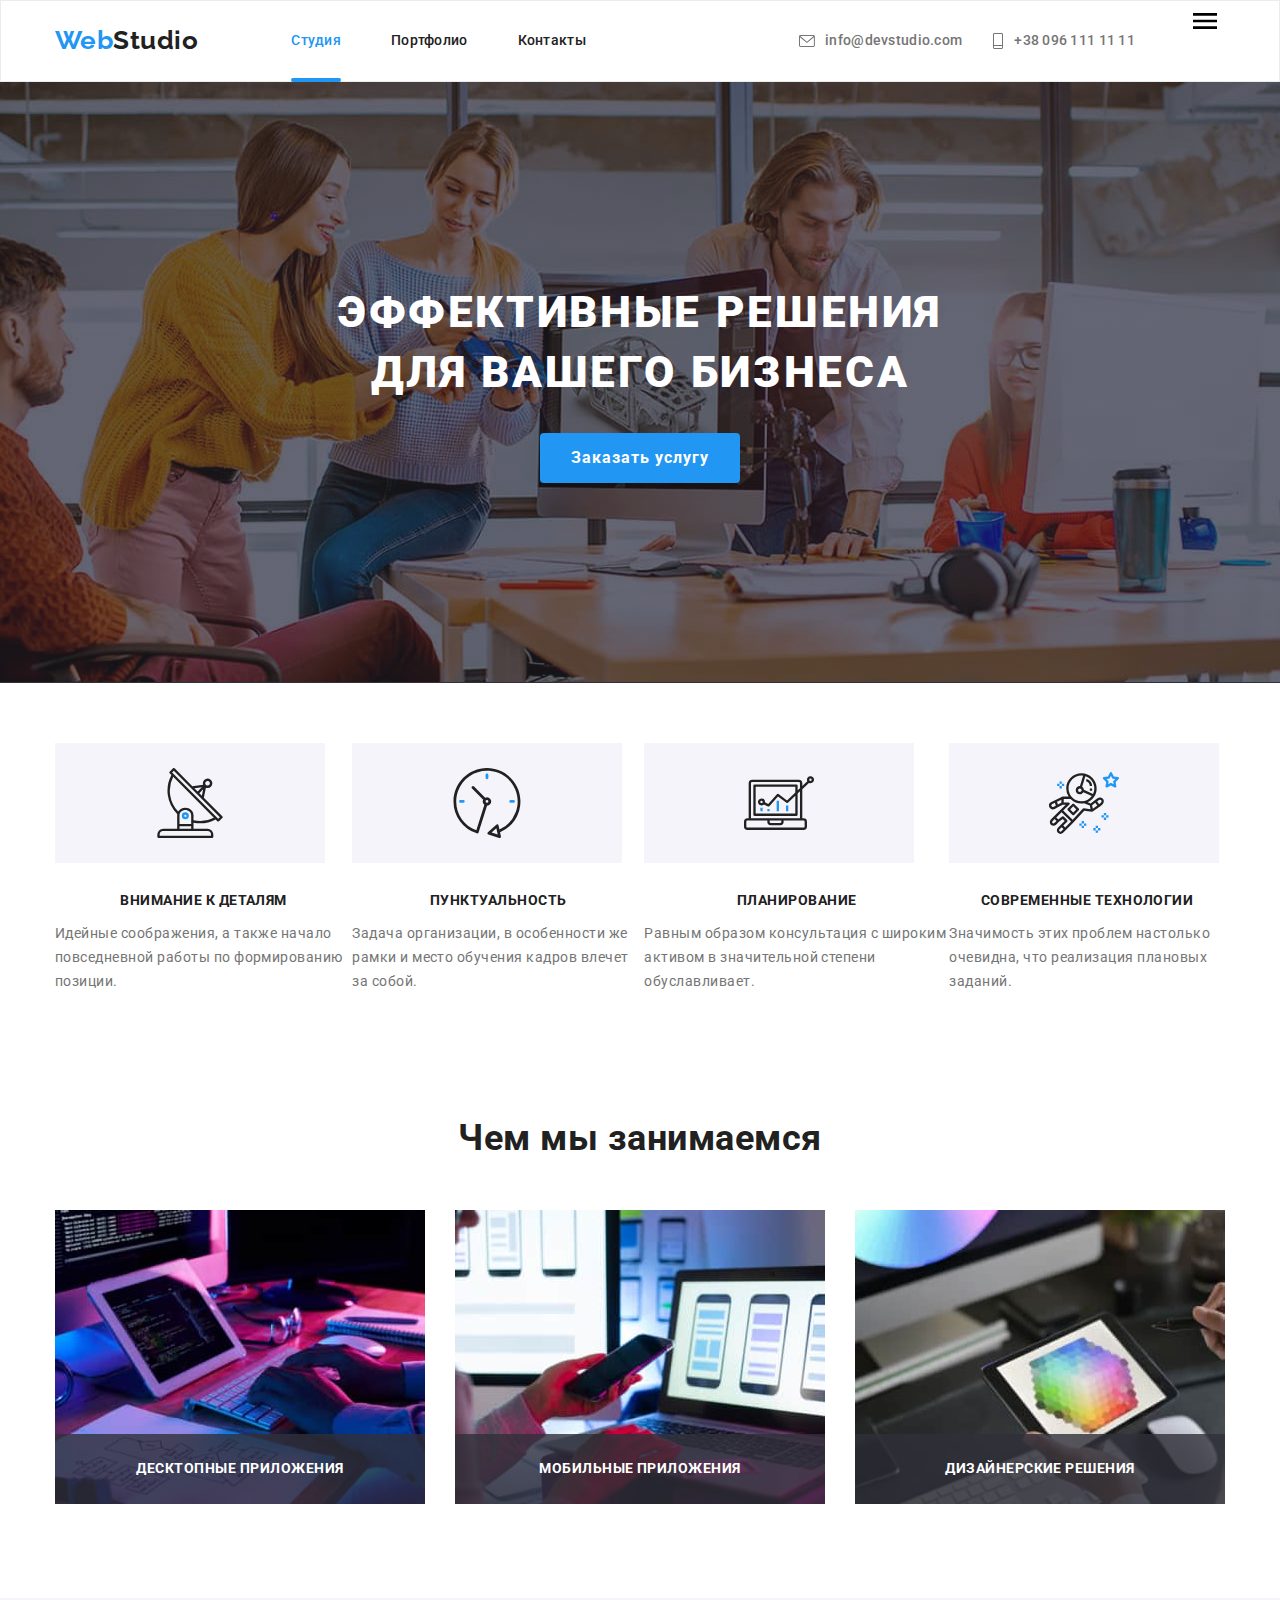
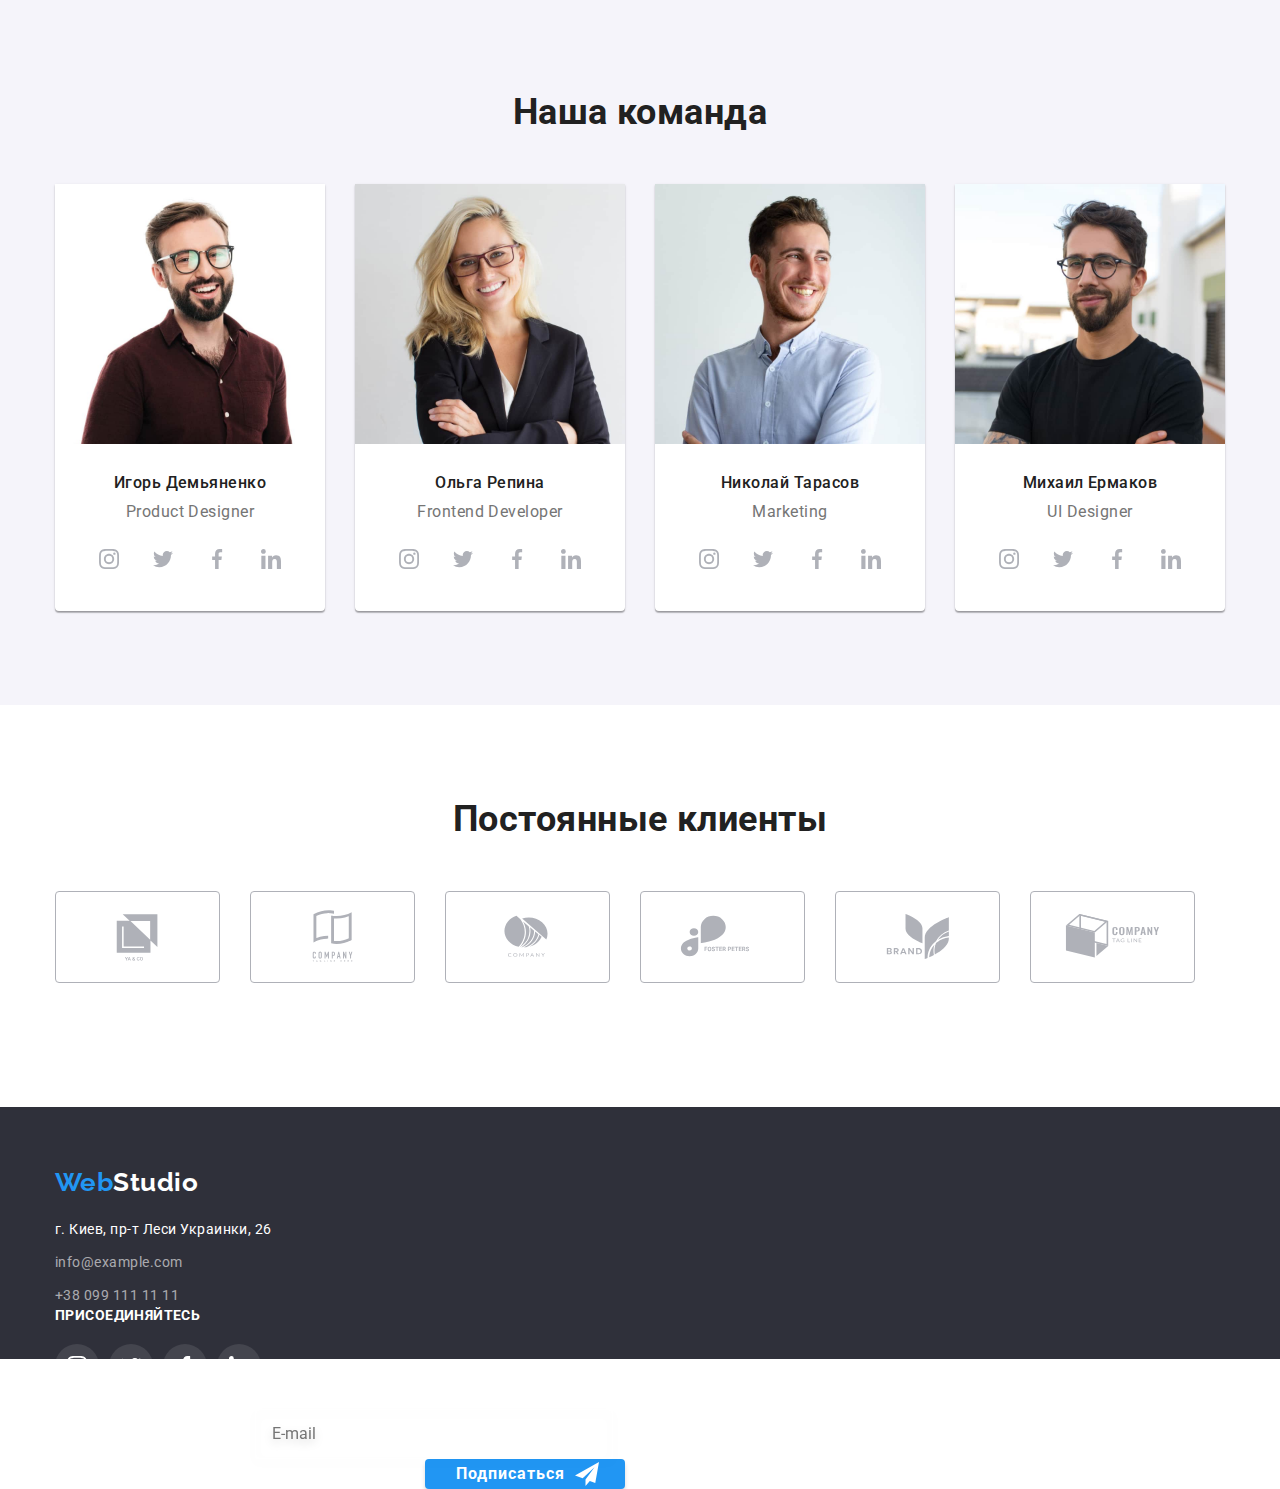
==== index.html @ ce61b84e "Apply mobile styles" ====
<!DOCTYPE html>
<html lang="ru">
  <head>
    <meta charset="UTF-8" />
    <meta http-equiv="X-UA-Compatible" content="IE=edge" />
    <meta name="viewport" content="width=device-width, initial-scale=1.0" />
    <title>Студия</title>
    <link rel="preconnect" href="https://fonts.googleapis.com" />
    <link rel="preconnect" href="https://fonts.gstatic.com" crossorigin />
    <link
      href="https://fonts.googleapis.com/css2?family=Raleway:wght@700&family=Roboto:wght@400;500;700;900&display=swap"
      rel="stylesheet"
    />
    <link rel="stylesheet" href="./css/main.min.css" />
  </head>

  <body>
    <!-- HEADER -->
    <header class="page-header">
      <div class="container page-header--justify">
        <nav class="nav">
          <a href="./index.html" class="nav__logo-link">
            <span class="nav__logo">Web</span>Studio
          </a>
          <ul class="nav__list">
            <li class="nav__item">
              <a href="./index.html" class="nav__link nav__current">Студия</a>
            </li>
            <li class="nav__item">
              <a href="./portfolio.html" class="nav__link">Портфолио</a>
            </li>
            <li class="nav__item">
              <a href="#" class="nav__link">Контакты</a>
            </li>
          </ul>
        </nav>
        <ul class="head-address">
          <li class="head-address__item">
            <a href="mailto:info@devstudio.com" class="head-address__link">
              <svg class="head-address__icon" width="16" height="12">
                <use href="./images/icons.svg#envelope"></use>
              </svg>
              info@devstudio.com</a
            >
          </li>
          <li class="head-address__item">
            <a href="tel:+380961111111" class="head-address__link">
              <svg class="head-address__icon" width="12" height="16">
                <use href="./images/icons.svg#mobile"></use>
              </svg>
              +38 096 111 11 11</a
            >
          </li>
        </ul>
        <button
          aria-expanded="false"
          aria-controls="nav__list"
          type="button"
          class="nav__button"
          data-menu-button
        >
          <svg
            width="40"
            height="40"
            aria-label="Переключатель мобильного меню"
          >
            <use class="nav__icon-menu" href="images/icons.svg#menu"></use>
            <use class="nav__icon-cross" href="images/icons.svg#cross"></use>
          </svg>
        </button>
      </div>
    </header>

    <!-- MAIN -->
    <main>
      <!-- HERO -->
      <section class="hero">
        <h1 class="hero__title">
          Эффективные решения <br />для вашего бизнеса
        </h1>
        <button type="button" class="button" data-modal-open>
          Заказать услугу
        </button>

        <!-- MODAL -->
        <div class="backdrop is-hidden" data-modal>
          <div class="modal">
            <button type="button" class="modal__button" data-modal-close>
              <svg width="11" height="11" class="modal__icon">
                <use href="./images/icons.svg#close"></use>
              </svg>
            </button>
            <p class="modal__text">Оставьте свои данные, мы вам перезвоним</p>

            <form autocomplete="off" class="form">
              <label class="form__label" for="name">Имя </label>
              <span class="form__box">
                <input type="text" name="name" class="form__input" id="name" />
                <svg width="18" height="18" class="form__icon">
                  <use href="./images/icons.svg#person"></use>
                </svg>
              </span>

              <label class="form__label" for="phone-number">Телефон </label>
              <span class="form__box"
                ><input
                  type="tel"
                  name="phone-number"
                  class="form__input"
                  id="phone-number"
                />
                <svg width="18" height="18" class="form__icon">
                  <use href="./images/icons.svg#phone"></use>
                </svg>
              </span>

              <label class="form__label" for="email">Почта </label>
              <span class="form__box">
                <input
                  type="email"
                  name="email"
                  class="form__input"
                  id="email"
                />
                <svg width="18" height="18" class="form__icon">
                  <use href="./images/icons.svg#email"></use>
                </svg>
              </span>

              <label class="form__label" for="comment">Комментарий </label>
              <textarea
                name="comment"
                id="comment"
                class="form__comment"
                placeholder="Введите текст"
              ></textarea>

              <label class="checkbox form__checkbox">
                <input
                  type="checkbox"
                  name="checkbox"
                  class="checkbox__visually-hidden"
                />
                <svg width="11" height="8" class="checkbox__icon">
                  <use href="./images/icons.svg#check"></use>
                </svg>
                Соглашаюсь с рассылкой и принимаю
                <a href="#" class="checkbox__link">Условия договора</a>
              </label>

              <button type="submit" class="button">Отправить</button>
            </form>
          </div>
        </div>
      </section>

      <!-- OUR FEATURES -->
      <section>
        <div class="container">
          <h2 class="section-title section-title--visually-hidden">
            Наши преимущества
          </h2>
          <ul class="features">
            <li class="features__item">
              <svg class="features__icon" width="270" height="120">
                <use href="./images/icons.svg#group1"></use>
              </svg>
              <h3 class="features__title">Внимание к деталям</h3>
              <p class="features__text">
                Идейные соображения, а также начало повседневной работы по
                формированию позиции.
              </p>
            </li>
            <li class="features__item">
              <svg class="features__icon" width="270" height="120">
                <use href="./images/icons.svg#group2"></use>
              </svg>
              <h3 class="features__title">Пунктуальность</h3>
              <p class="features__text">
                Задача организации, в особенности же рамки и место обучения
                кадров влечет за собой.
              </p>
            </li>
            <li class="features__item">
              <svg class="features__icon" width="270" height="120">
                <use href="./images/icons.svg#group3"></use>
              </svg>
              <h3 class="features__title">Планирование</h3>
              <p class="features__text">
                Равным образом консультация с широким активом в значительной
                степени обуславливает.
              </p>
            </li>
            <li class="features__item">
              <svg class="features__icon" width="270" height="120">
                <use href="./images/icons.svg#group4"></use>
              </svg>
              <h3 class="features__title">Современные технологии</h3>
              <p class="features__text">
                Значимость этих проблем настолько очевидна, что реализация
                плановых заданий.
              </p>
            </li>
          </ul>
        </div>
      </section>

      <!-- WHAT WE DO -->
      <section class="section-occupation">
        <div class="container">
          <h2 class="section-title">Чем мы занимаемся</h2>
          <ul class="occupation">
            <li class="occupation__item">
              <img
                src="./images/logo1.jpg"
                alt="Человек набирает код на клавиатуре, перед ним планшет с синтаксисом"
                width="370"
              />
              <div class="occupation__caption">
                <p class="occupation__text">Десктопные приложения</p>
              </div>
            </li>
            <li class="occupation__item">
              <img
                src="./images/logo2.jpg"
                alt="Девушка держит телефон в руке, перед ней открытый ноутбук с инструкциями по телефону"
                width="370"
              />
              <div class="occupation__caption">
                <p class="occupation__text">Мобильные приложения</p>
              </div>
            </li>
            <li class="occupation__item">
              <img
                src="./images/logo3.jpg"
                alt="Человек держит планшет с изображением разноцветной мозаики"
                width="370"
              />
              <div class="occupation__caption">
                <p class="occupation__text">Дизайнерские решения</p>
              </div>
            </li>
          </ul>
        </div>
      </section>

      <!-- TEAM -->
      <section class="section">
        <div class="container">
          <h2 class="section-title">Наша команда</h2>
          <ul class="team">
            <li class="team__item">
              <img
                src="./images/team1.jpg"
                alt="Product Designer"
                width="270"
                class="team__pic"
              />
              <h3 class="team__title">Игорь Демьяненко</h3>
              <p class="team__text">Product Designer</p>
              <ul class="media-links">
                <li class="media-links__item">
                  <a href="#" aria-label="instagram" class="media-links__link">
                    <svg class="media-links__icon" width="20" height="20">
                      <use href="./images/icons.svg#instagram"></use>
                    </svg>
                  </a>
                </li>
                <li class="media-links__item">
                  <a href="#" aria-label="twitter" class="media-links__link">
                    <svg class="media-links__icon" width="20" height="20">
                      <use href="./images/icons.svg#twitter"></use>
                    </svg>
                  </a>
                </li>
                <li class="media-links__item">
                  <a href="#" aria-label="facebook" class="media-links__link">
                    <svg class="media-links__icon" width="20" height="20">
                      <use href="./images/icons.svg#facebook"></use>
                    </svg>
                  </a>
                </li>
                <li class="media-links__item">
                  <a href="#" aria-label="linkedin" class="media-links__link">
                    <svg class="media-links__icon" width="20" height="20">
                      <use href="./images/icons.svg#linkedin"></use>
                    </svg>
                  </a>
                </li>
              </ul>
            </li>
            <li class="team__item">
              <img
                src="./images/team2.jpg"
                alt="Frontend Developer"
                width="270"
                class="team__pic"
              />
              <h3 class="team__title">Ольга Репина</h3>
              <p class="team__text">Frontend Developer</p>
              <ul class="media-links">
                <li class="media-links__item">
                  <a href="#" class="media-links__link">
                    <svg class="media-links__icon" width="20" height="20">
                      <use href="./images/icons.svg#instagram"></use>
                    </svg>
                  </a>
                </li>
                <li class="media-links__item">
                  <a href="#" class="media-links__link">
                    <svg class="media-links__icon" width="20" height="20">
                      <use href="./images/icons.svg#twitter"></use>
                    </svg>
                  </a>
                </li>
                <li class="media-links__item">
                  <a href="#" class="media-links__link">
                    <svg class="media-links__icon" width="20" height="20">
                      <use href="./images/icons.svg#facebook"></use>
                    </svg>
                  </a>
                </li>
                <li class="media-links__item">
                  <a href="#" class="media-links__link">
                    <svg class="media-links__icon" width="20" height="20">
                      <use href="./images/icons.svg#linkedin"></use>
                    </svg>
                  </a>
                </li>
              </ul>
            </li>
            <li class="team__item">
              <img
                src="./images/team3.jpg"
                alt="Marketing"
                width="270"
                class="team__pic"
              />
              <h3 class="team__title">Николай Тарасов</h3>
              <p class="team__text">Marketing</p>
              <ul class="media-links">
                <li class="media-links__item">
                  <a href="#" class="media-links__link">
                    <svg class="media-links__icon" width="20" height="20">
                      <use href="./images/icons.svg#instagram"></use>
                    </svg>
                  </a>
                </li>
                <li class="media-links__item">
                  <a href="#" class="media-links__link">
                    <svg class="media-links__icon" width="20" height="20">
                      <use href="./images/icons.svg#twitter"></use>
                    </svg>
                  </a>
                </li>
                <li class="media-links__item">
                  <a href="#" class="media-links__link">
                    <svg class="media-links__icon" width="20" height="20">
                      <use href="./images/icons.svg#facebook"></use>
                    </svg>
                  </a>
                </li>
                <li class="media-links__item">
                  <a href="#" class="media-links__link">
                    <svg class="media-links__icon" width="20" height="20">
                      <use href="./images/icons.svg#linkedin"></use>
                    </svg>
                  </a>
                </li>
              </ul>
            </li>
            <li class="team__item">
              <img
                src="./images/team4.jpg"
                alt="UI Designer"
                width="270"
                class="team__pic"
              />
              <h3 class="team__title">Михаил Ермаков</h3>
              <p class="team__text">UI Designer</p>
              <ul class="media-links">
                <li class="media-links__item">
                  <a href="#" class="media-links__link">
                    <svg class="media-links__icon" width="20" height="20">
                      <use href="./images/icons.svg#instagram"></use>
                    </svg>
                  </a>
                </li>
                <li class="media-links__item">
                  <a href="#" class="media-links__link">
                    <svg class="media-links__icon" width="20" height="20">
                      <use href="./images/icons.svg#twitter"></use>
                    </svg>
                  </a>
                </li>
                <li class="media-links__item">
                  <a href="#" class="media-links__link">
                    <svg class="media-links__icon" width="20" height="20">
                      <use href="./images/icons.svg#facebook"></use>
                    </svg>
                  </a>
                </li>
                <li class="media-links__item">
                  <a href="#" class="media-links__link">
                    <svg class="media-links__icon" width="20" height="20">
                      <use href="./images/icons.svg#linkedin"></use>
                    </svg>
                  </a>
                </li>
              </ul>
            </li>
          </ul>
        </div>
      </section>
      <!-- CLIENTS -->
      <section>
        <div class="container">
          <h2 class="section-title">Постоянные клиенты</h2>
          <ul class="clients">
            <li class="clients__item">
              <a href="#" class="clients__link">
                <svg class="clients__icon" width="106" height="60">
                  <use href="./images/icons.svg#client1"></use>
                </svg>
              </a>
            </li>
            <li class="clients__item">
              <a href="#" class="clients__link">
                <svg class="clients__icon" width="106" height="60">
                  <use href="./images/icons.svg#client2"></use>
                </svg>
              </a>
            </li>
            <li class="clients__item">
              <a href="#" class="clients__link">
                <svg class="clients__icon" width="106" height="60">
                  <use href="./images/icons.svg#client3"></use>
                </svg>
              </a>
            </li>
            <li class="clients__item">
              <a href="#" class="clients__link">
                <svg class="clients__icon" width="106" height="60">
                  <use href="./images/icons.svg#client4"></use>
                </svg>
              </a>
            </li>
            <li class="clients__item">
              <a href="#" class="clients__link">
                <svg class="clients__icon" width="106" height="60">
                  <use href="./images/icons.svg#client5"></use>
                </svg>
              </a>
            </li>
            <li class="clients__item">
              <a href="#" class="clients__link">
                <svg class="clients__icon" width="106" height="60">
                  <use href="./images/icons.svg#client6"></use>
                </svg>
              </a>
            </li>
          </ul>
        </div>
      </section>
    </main>

    <!-- FOOTER -->
    <footer class="page-footer">
      <div class="container page-footer--align">
        <div class="address-box">
          <a href="./index.html" class="address-box__link">
            <span class="address-box__logo">Web</span>Studio</a
          >
          <address>
            <ul class="footer-address">
              <li class="footer-address__item">
                <a
                  href="https://goo.gl/maps/1nnUmnMPvjqET8Wr9"
                  class="footer-address__link footer-address__link--address"
                  >г. Киев, пр-т Леси Украинки, 26</a
                >
              </li>
              <li class="footer-address__item">
                <a
                  href="mailto:info@example.com"
                  class="footer-address__link footer-address__link--email"
                  >info@example.com</a
                >
              </li>
              <li class="footer-address__item">
                <a
                  href="tel:+380991111111"
                  class="footer-address__link footer-address__link--tel"
                  >+38 099 111 11 11</a
                >
              </li>
            </ul>
          </address>
        </div>
        <div class="media-box">
          <h3 class="media-box__title">присоединяйтесь</h3>
          <ul class="media-box__list">
            <li class="media-box__item">
              <a href="#" aria-label="instagram" class="media-box__link">
                <svg class="media-box__icon" width="20" height="20">
                  <use href="./images/icons.svg#instagram"></use>
                </svg>
              </a>
            </li>
            <li class="media-box__item">
              <a href="#" aria-label="twitter" class="media-box__link">
                <svg class="media-box__icon" width="20" height="20">
                  <use href="./images/icons.svg#twitter"></use>
                </svg>
              </a>
            </li>
            <li class="media-box__item">
              <a href="#" aria-label="facebook" class="media-box__link">
                <svg class="media-box__icon" width="20" height="20">
                  <use href="./images/icons.svg#facebook"></use>
                </svg>
              </a>
            </li>
            <li class="media-box__item">
              <a href="#" aria-label="linkedin" class="media-box__link">
                <svg class="media-box__icon" width="20" height="20">
                  <use href="./images/icons.svg#linkedin"></use>
                </svg>
              </a>
            </li>
          </ul>
        </div>
        <form class="footer-form">
          <div class="footer-form__container">
            <h3 class="footer-form__title">Подпишитесь на рассылку</h3>
            <label>
              <input
                type="email"
                name="footer-email"
                placeholder="E-mail"
                class="footer-form__input"
              />
            </label>
          </div>
          <button class="button footer-form--subscribe">
            Подписаться
            <svg width="24" height="24" class="footer-form__icon">
              <use href="./images/icons.svg#send"></use>
            </svg>
          </button>
        </form>
      </div>
    </footer>
    <script src="./js/modal.js"></script>
    <script src="./js/mobile-menu.js"></script>
  </body>
</html>
---- css/main.min.css ----
/*! modern-normalize v1.1.0 | MIT License | https://github.com/sindresorhus/modern-normalize */*,::before,::after{-webkit-box-sizing:border-box;box-sizing:border-box}html{line-height:1.15;-webkit-text-size-adjust:100%;-moz-tab-size:4;-o-tab-size:4;tab-size:4}body{margin:0;font-family:system-ui,-apple-system,"Segoe UI",Roboto,Helvetica,Arial,sans-serif,"Apple Color Emoji","Segoe UI Emoji"}hr{height:0;color:inherit}abbr[title]{-webkit-text-decoration:underline dotted;text-decoration:underline dotted}b,strong{font-weight:bolder}code,kbd,samp,pre{font-family:ui-monospace, SFMono-Regular, Consolas, "Liberation Mono", Menlo, monospace;font-size:1em}small{font-size:80%}sub,sup{font-size:75%;line-height:0;position:relative;vertical-align:baseline}sub{bottom:-0.25em}sup{top:-0.5em}table{text-indent:0;border-color:inherit}button,input,optgroup,select,textarea{font-family:inherit;font-size:100%;line-height:1.15;margin:0}button,select{text-transform:none}button,[type="button"],[type="reset"],[type="submit"]{-webkit-appearance:button}::-moz-focus-inner{border-style:none;padding:0}:-moz-focusring{outline:1px dotted ButtonText}:-moz-ui-invalid{box-shadow:none}legend{padding:0}progress{vertical-align:baseline}::-webkit-inner-spin-button,::-webkit-outer-spin-button{height:auto}[type="search"]{-webkit-appearance:textfield;outline-offset:-2px}::-webkit-search-decoration{-webkit-appearance:none}::-webkit-file-upload-button{-webkit-appearance:button;font:inherit}summary{display:list-item}.nav__list,.head-address,.features,.occupation,.team,.clients,.projects,.footer-address,.media-box__list{list-style:none;padding:0;margin:0}.nav__logo,.address-box__logo{color:#2196f3;font-family:Raleway, sans-serif}.media-box__title,.footer-form__title{text-transform:uppercase;margin-bottom:20px;margin-top:0;padding:0;font-weight:700;font-size:14px;line-height:1.14;letter-spacing:0.03em;color:#fff}body{background-color:#fff;color:#757575;font-family:Roboto, sans-serif;font-style:normal;letter-spacing:0.03em}.container{padding-left:15px;padding-right:15px}@media screen and (min-width: 480px){.container{width:480px}}@media screen and (min-width: 768px){.container{width:768px}}@media screen and (min-width: 1200px){.container{width:1200px;margin:0 auto}}.button{height:50px;width:200px;background-color:#2196f3;color:#fff;cursor:pointer;font-family:inherit;font-weight:700;font-size:16px;line-height:1.9px;letter-spacing:0.06em;-webkit-box-shadow:0px 4px 4px rgba(0,0,0,0.15);box-shadow:0px 4px 4px rgba(0,0,0,0.15);border-color:transparent;border-radius:4px}.section-title{color:#212121;font-weight:700;font-size:28px;line-height:1.17;text-align:center;margin:0;padding-bottom:30px;padding-top:60px}@media screen and (min-width: 1200px){.section-title{padding-bottom:50px;padding-top:94px;font-size:36px;line-height:1.16}}.page-header{border:1px solid #ececec}.page-header--justify{height:80px}@media screen and (min-width: 768px){.page-header--justify{display:-webkit-box;display:-ms-flexbox;display:flex;-webkit-box-pack:justify;-ms-flex-pack:justify;justify-content:space-between}}.nav{display:-webkit-box;display:-ms-flexbox;display:flex;-webkit-box-align:center;-ms-flex-align:center;align-items:center}.nav__logo-link{color:#212121;font-family:Raleway, sans-serif;text-decoration:none;font-weight:700;font-size:26px;line-height:1.19;margin-right:93px;margin-bottom:25px;margin-top:24px}.nav__list{display:-webkit-box;display:-ms-flexbox;display:flex}@media screen and (max-width: 767px){.nav__list{display:none}}.nav__item:not(:last-child){margin-right:50px}.nav__link{color:#212121;text-decoration:none;letter-spacing:0.02em;padding:32px 0;display:block;font-weight:500;font-size:14px;line-height:1.14;-webkit-transition:color 250ms cubic-bezier(0.4, 0, 0.2, 1);transition:color 250ms cubic-bezier(0.4, 0, 0.2, 1)}.nav__link:hover,.nav__link:focus{color:#2196f3}.nav__current{color:#2196f3;position:relative}.nav__current::after{content:"";display:inline-block;width:100%;height:4px;position:absolute;left:0;bottom:-1px;background-color:currentColor;border-radius:2px}.nav__button{display:-webkit-inline-box;display:-ms-inline-flexbox;display:inline-flex;margin:0;padding:0;border:none;background-color:transparent}.nav__button .nav__icon-cross{display:none}.nav__button.is-open .nav__icon-cross{display:block}.nav__button.is-open .nav__icon-menu{display:none}.head-address{display:-webkit-box;display:-ms-flexbox;display:flex;margin-left:auto;-webkit-box-align:center;-ms-flex-align:center;align-items:center;padding-right:50px}@media screen and (max-width: 767px){.head-address{display:none}}.head-address__item:nth-child(1){margin-right:30px}.head-address__link{color:#757575;text-decoration:none;letter-spacing:0.02em;font-weight:500;font-size:14px;line-height:1.14;display:-webkit-box;display:-ms-flexbox;display:flex;-webkit-box-align:center;-ms-flex-align:center;align-items:center;-webkit-transition:color 250ms cubic-bezier(0.4, 0, 0.2, 1);transition:color 250ms cubic-bezier(0.4, 0, 0.2, 1)}.head-address__link:hover,.head-address__link:focus{color:#2196f3}.head-address__link:hover .head-address__icon,.head-address__link:focus .head-address__icon{fill:#2196f3}.head-address__icon{fill:#757575;margin-right:10px;-webkit-transition:fill 250ms cubic-bezier(0.4, 0, 0.2, 1);transition:fill 250ms cubic-bezier(0.4, 0, 0.2, 1)}.hero{text-align:center;padding:200px 0;background-image:-webkit-gradient(linear, left top, right top, from(rgba(47,48,58,0.4)), to(rgba(47,48,58,0.4))),url(../images/background.jpg);background-image:linear-gradient(to right, rgba(47,48,58,0.4), rgba(47,48,58,0.4)),url(../images/background.jpg);background-color:#2f303a;background-repeat:no-repeat;background-position:center;max-width:1600px}.hero__title{color:#fff;margin-top:0;margin-bottom:30px;font-weight:900;font-size:44px;line-height:1.37;letter-spacing:0.06em;text-transform:uppercase}.backdrop{position:fixed;top:0;left:0;width:100%;height:100%;z-index:1;background-color:rgba(0,0,0,0.2);-webkit-transition:250ms linear;transition:250ms linear}.backdrop.is-hidden{opacity:0;pointer-events:none;visibility:hidden}.backdrop.is-hidden .modal{-webkit-transform:translate(-50%, -50%) scale(0.9);transform:translate(-50%, -50%) scale(0.9)}.modal{position:absolute;top:50%;left:50%;width:528px;height:581px;-webkit-transform:translate(-50%, -50%) scale(1);transform:translate(-50%, -50%) scale(1);-webkit-transition:-webkit-transform 250ms linear;transition:-webkit-transform 250ms linear;transition:transform 250ms linear;transition:transform 250ms linear, -webkit-transform 250ms linear;-webkit-box-shadow:0px 1px 3px rgba(0,0,0,0.12),0px 1px 1px rgba(0,0,0,0.14),0px 2px 1px rgba(0,0,0,0.2);box-shadow:0px 1px 3px rgba(0,0,0,0.12),0px 1px 1px rgba(0,0,0,0.14),0px 2px 1px rgba(0,0,0,0.2);border-radius:4px;background-color:#fff;padding:40px}.modal__button{position:absolute;top:8px;right:8px;width:30px;height:30px;padding:0;border-radius:50%;border:1px solid rgba(0,0,0,0.1);background-color:#fff;cursor:pointer}.modal__button:hover .modal__icon,.modal__button:focus .modal__icon{fill:#2196f3}.modal__icon{-webkit-transition:fill 250ms cubic-bezier(0.4, 0, 0.2, 1);transition:fill 250ms cubic-bezier(0.4, 0, 0.2, 1);margin:0 9px}.modal__text{font-weight:700;font-size:20px;line-height:1.15;margin:0 0 12px 0;color:#212121}.form__label{font-weight:400;font-size:12px;line-height:1.16;letter-spacing:0.01em;display:-webkit-box;display:-ms-flexbox;display:flex;color:#757575}.form__box{position:relative}.form__input{width:100%;height:40px;border:1px solid rgba(33,33,33,0.2);border-radius:4px;padding:11px 42px;margin-bottom:10px;margin-top:4px;font-weight:normal;font-size:12px;line-height:1.16;letter-spacing:0.01em}.form__input:focus{border:1px solid #2196f3;outline:0}.form__input:focus ~ .form__icon{fill:#2196f3}.form__icon{position:absolute;top:0;left:14px}.form__comment{width:100%;height:120px;border:1px solid rgba(33,33,33,0.2);border-radius:4px;resize:none;padding:12px 16px;margin-top:4px;font-weight:normal;font-size:12px;line-height:1.16;letter-spacing:0.01em}.form__comment::-webkit-input-placeholder{color:rgba(117,117,117,0.5)}.form__comment:-ms-input-placeholder{color:rgba(117,117,117,0.5)}.form__comment::-ms-input-placeholder{color:rgba(117,117,117,0.5)}.form__comment::placeholder{color:rgba(117,117,117,0.5)}.form__comment:focus{border:1px solid #2196f3;outline:0}.form__comment:not(:placeholder-shown){color:#212121}.checkbox{font-weight:normal;font-size:14px;line-height:1.71;color:#757575;-webkit-box-align:center;-ms-flex-align:center;align-items:center;-webkit-box-pack:center;-ms-flex-pack:center;justify-content:center;display:-webkit-box;display:-ms-flexbox;display:flex}.form__checkbox{margin-bottom:30px;margin-top:20px}.checkbox__visually-hidden{position:absolute;white-space:nowrap;width:1px;height:1px;overflow:hidden;border:0;padding:0;clip:rect(0 0 0 0);-webkit-clip-path:inset(50%);clip-path:inset(50%);margin:-1px}.checkbox__visually-hidden:checked+.checkbox__icon{background-color:#2196f3;border:transparent}.checkbox__icon{width:16px;height:15px;border-radius:2px;border:2px solid #212121;margin-right:7px;margin-bottom:3px;cursor:pointer}.checkbox__link{color:#2196f3;margin-left:4px}.section-title--visually-hidden{position:absolute;white-space:nowrap;width:1px;height:1px;overflow:hidden;border:0;padding:0;clip:rect(0 0 0 0);-webkit-clip-path:inset(50%);clip-path:inset(50%);margin:-1px}.features{padding-top:60px}@media screen and (min-width: 768px){.features{display:-webkit-box;display:-ms-flexbox;display:flex;-webkit-box-pack:center;-ms-flex-pack:center;justify-content:center;-webkit-box-align:center;-ms-flex-align:center;align-items:center}}.features__icon{background-color:#f5f4fa;display:block;margin-bottom:30px;padding:25px 100px}@media screen and (max-width: 768px){.features__icon{width:450px}}.features__title{color:#212121;font-weight:700;font-size:14px;line-height:1.14;text-transform:uppercase;text-align:center}.features__text{font-size:14px;line-height:1.71;margin-bottom:30px}@media screen and (max-width: 1199px){.section-occupation{display:none}}.occupation{display:-webkit-box;display:-ms-flexbox;display:flex;padding-bottom:94px}.occupation__item{position:relative;display:-webkit-box;display:-ms-flexbox;display:flex}.occupation__item:not(:last-child){margin-right:30px}.occupation__caption{position:absolute;bottom:0;left:0;width:370px;height:70px;display:-webkit-box;display:-ms-flexbox;display:flex;-webkit-box-align:center;-ms-flex-align:center;align-items:center;-webkit-box-pack:center;-ms-flex-pack:center;justify-content:center;font-weight:700;font-size:14px;line-height:1.14;text-transform:uppercase;color:#fff;background-color:rgba(47,48,58,0.8)}.occupation__text{margin:0;padding:0}.section{background-color:#f5f4fa}@media screen and (min-width: 768px){.team{display:-webkit-box;display:-ms-flexbox;display:flex;padding-bottom:94px}}.team__item{-webkit-box-shadow:0px 1px 3px rgba(0,0,0,0.12),0px 1px 1px rgba(0,0,0,0.14),0px 2px 1px rgba(0,0,0,0.2);box-shadow:0px 1px 3px rgba(0,0,0,0.12),0px 1px 1px rgba(0,0,0,0.14),0px 2px 1px rgba(0,0,0,0.2);border-radius:0px 0px 4px 4px;margin-right:30px;text-align:center;background-color:#fff}.team__pic{display:block}.team__title{color:#212121;font-weight:500;font-size:16px;line-height:1.18;padding:30px 0 10px;margin:0}.team__text{padding-bottom:16px;margin:0}.media-links{padding:0;display:-webkit-box;display:-ms-flexbox;display:flex;-webkit-box-pack:center;-ms-flex-pack:center;justify-content:center;padding-bottom:30px}.media-links__item{width:44px;height:44px;border:none;border-radius:50%;-webkit-box-align:center;-ms-flex-align:center;align-items:center;display:-webkit-box;display:-ms-flexbox;display:flex;margin-right:10px;-webkit-box-pack:center;-ms-flex-pack:center;justify-content:center;background-color:#fff;-webkit-transition:background-color 250ms cubic-bezier(0.4, 0, 0.2, 1);transition:background-color 250ms cubic-bezier(0.4, 0, 0.2, 1)}.media-links__item:hover,.media-links__item:focus{background-color:#2196f3}.media-links__item:nth-child(4){margin-right:0}.media-links__item:hover .media-links__icon,.media-links__item:focus .media-links__icon{fill:#fff}.media-links__link{width:100%;height:100%;display:-webkit-box;display:-ms-flexbox;display:flex;-webkit-box-pack:center;-ms-flex-pack:center;justify-content:center;-webkit-box-align:center;-ms-flex-align:center;align-items:center}.media-links__icon{fill:#afb1b8;-webkit-transition:fill 250ms cubic-bezier(0.4, 0, 0.2, 1);transition:fill 250ms cubic-bezier(0.4, 0, 0.2, 1)}.clients{display:-webkit-box;display:-ms-flexbox;display:flex;-webkit-box-pack:center;-ms-flex-pack:center;justify-content:center;-ms-flex-wrap:wrap;flex-wrap:wrap;padding-bottom:60px}@media screen and (min-width: 1200px){.clients{-ms-flex-wrap:nowrap;flex-wrap:nowrap;padding-bottom:94px}}.clients__item{border:1px solid #afb1b8;border-radius:4px;margin-right:30px;background-color:#fff;width:calc((100% - 4 * 15px) / 2);height:92px;margin-bottom:30px;-webkit-transition:border 250ms cubic-bezier(0.4, 0, 0.2, 1);transition:border 250ms cubic-bezier(0.4, 0, 0.2, 1)}@media screen and (min-width: 768px){.clients__item{width:calc((100% - 6 * 15px) / 3)}}.clients__item:hover,.clients__item:focus{border:1px solid #2196f3}@media screen and (max-width: 768px){.clients__item:nth-child(even){margin-right:0}}.clients__item:hover .clients__icon,.clients__item:focus .clients__icon{fill:#2196f3}.clients__link{width:100%;height:100%;display:-webkit-box;display:-ms-flexbox;display:flex;-webkit-box-pack:center;-ms-flex-pack:center;justify-content:center;-webkit-box-align:center;-ms-flex-align:center;align-items:center}.clients__icon{fill:#afb1b8;-webkit-transition:fill 250ms cubic-bezier(0.4, 0, 0.2, 1);transition:fill 250ms cubic-bezier(0.4, 0, 0.2, 1)}.filter{display:-webkit-box;display:-ms-flexbox;display:flex;-webkit-box-pack:center;-ms-flex-pack:center;justify-content:center}@media screen and (max-width: 768px){.filter{-webkit-box-pack:start;-ms-flex-pack:start;justify-content:flex-start;-ms-flex-wrap:wrap;flex-wrap:wrap;margin-top:60px;margin-bottom:40px}}@media screen and (min-width: 1200px){.filter{margin:94px 0 50px}}.filter__button{background-color:#f5f4fa;color:#212121;cursor:pointer;font-family:inherit;border-radius:4px;padding:6px 22px;border:none;margin-right:8px;font-weight:500;font-size:16px;line-height:1.6;-webkit-transition:background-color 250ms cubic-bezier(0.4, 0, 0.2, 1),color 250ms cubic-bezier(0.4, 0, 0.2, 1),-webkit-box-shadow 250ms cubic-bezier(0.4, 0, 0.2, 1);transition:background-color 250ms cubic-bezier(0.4, 0, 0.2, 1),color 250ms cubic-bezier(0.4, 0, 0.2, 1),-webkit-box-shadow 250ms cubic-bezier(0.4, 0, 0.2, 1);transition:box-shadow 250ms cubic-bezier(0.4, 0, 0.2, 1),background-color 250ms cubic-bezier(0.4, 0, 0.2, 1),color 250ms cubic-bezier(0.4, 0, 0.2, 1);transition:box-shadow 250ms cubic-bezier(0.4, 0, 0.2, 1),background-color 250ms cubic-bezier(0.4, 0, 0.2, 1),color 250ms cubic-bezier(0.4, 0, 0.2, 1),-webkit-box-shadow 250ms cubic-bezier(0.4, 0, 0.2, 1)}.filter__button:last-child{margin-right:0}.filter__button:nth-child(-n+3){margin-bottom:15px}.filter__button:hover,.filter__button:focus{background-color:#2196f3;color:#fff;-webkit-box-shadow:0px 3px 1px rgba(0,0,0,0.1),0px 1px 2px rgba(0,0,0,0.08),0px 2px 2px rgba(0,0,0,0.12);box-shadow:0px 3px 1px rgba(0,0,0,0.1),0px 1px 2px rgba(0,0,0,0.08),0px 2px 2px rgba(0,0,0,0.12)}.filter--accent{background-color:#2196f3;color:#fff;-webkit-box-shadow:0px 3px 1px rgba(0,0,0,0.1),0px 1px 2px rgba(0,0,0,0.08),0px 2px 2px rgba(0,0,0,0.12);box-shadow:0px 3px 1px rgba(0,0,0,0.1),0px 1px 2px rgba(0,0,0,0.08),0px 2px 2px rgba(0,0,0,0.12)}.projects{display:-webkit-box;display:-ms-flexbox;display:flex;-ms-flex-wrap:wrap;flex-wrap:wrap;margin-bottom:94px;width:inherit}.projects__item{margin-right:30px;margin-bottom:30px;border:1px solid #eeeeee;width:370px;height:404px;-webkit-transition:-webkit-box-shadow 250ms cubic-bezier(0.4, 0, 0.2, 1);transition:-webkit-box-shadow 250ms cubic-bezier(0.4, 0, 0.2, 1);transition:box-shadow 250ms cubic-bezier(0.4, 0, 0.2, 1);transition:box-shadow 250ms cubic-bezier(0.4, 0, 0.2, 1), -webkit-box-shadow 250ms cubic-bezier(0.4, 0, 0.2, 1)}.projects__item:hover,.projects__item:focus{-webkit-box-shadow:0px 1px 1px rgba(0,0,0,0.12),0px 4px 4px rgba(0,0,0,0.06),1px 4px 6px rgba(0,0,0,0.16);box-shadow:0px 1px 1px rgba(0,0,0,0.12),0px 4px 4px rgba(0,0,0,0.06),1px 4px 6px rgba(0,0,0,0.16)}.projects__item:hover .projects__box::before,.projects__item:focus .projects__box::before{background-color:rgba(33,150,243,0.9);-webkit-transform:translateY(0);transform:translateY(0)}.projects__item:hover .projects__text,.projects__item:focus .projects__text{-webkit-transform:translateY(0);transform:translateY(0)}.projects__link{cursor:pointer}.projects__box{position:relative;overflow:hidden;background-color:rgba(33,150,243,0.9)}.projects__box::before{position:absolute;top:0;left:0;width:100%;height:100%;content:"";background-color:rgba(33,150,243,0.9);-webkit-transform:translateY(100%);transform:translateY(100%);-webkit-transition:-webkit-transform 250ms cubic-bezier(0.4, 0, 0.2, 1);transition:-webkit-transform 250ms cubic-bezier(0.4, 0, 0.2, 1);transition:transform 250ms cubic-bezier(0.4, 0, 0.2, 1);transition:transform 250ms cubic-bezier(0.4, 0, 0.2, 1), -webkit-transform 250ms cubic-bezier(0.4, 0, 0.2, 1)}.projects__pic{display:block;width:100%}.projects__text{margin:0;padding:63px 24px;position:absolute;top:0;left:0;-webkit-transform:translateY(100%);transform:translateY(100%);-webkit-transition:-webkit-transform 250ms cubic-bezier(0.4, 0, 0.2, 1);transition:-webkit-transform 250ms cubic-bezier(0.4, 0, 0.2, 1);transition:transform 250ms cubic-bezier(0.4, 0, 0.2, 1);transition:transform 250ms cubic-bezier(0.4, 0, 0.2, 1), -webkit-transform 250ms cubic-bezier(0.4, 0, 0.2, 1);font-weight:400;font-size:18px;line-height:1.55;color:#fff}.projects__title{color:#212121;font-weight:700;font-size:18px;line-height:2;letter-spacing:0.06em;padding:20px 24px 4px;margin:0}.projects__description{font-size:16px;line-height:1.87;padding:0 24px 20px;margin:0}.page-footer{background-color:#2f303a;padding:60px 0}@media screen and (min-width: 1200px){.page-footer{height:252px}}@media screen and (max-width: 768px){.address-box{margin-bottom:60px}}@media screen and (max-width: 768px){.address-box{text-align:center}}.address-box__link{color:#fff;font-family:Raleway, sans-serif;text-decoration:none;font-weight:700;font-size:24px;line-height:1.16;margin-bottom:20px;display:block}@media screen and (min-width: 768px){.address-box__link{display:-webkit-box;display:-ms-flexbox;display:flex;font-size:26px;line-height:1.19}}.footer-address__item{margin-bottom:8px}.footer-address__item:last-child{margin-bottom:0}@media screen and (min-width: 1200px){.footer-address__item{margin-bottom:9px}}.footer-address__link{text-decoration:none;-webkit-transition:color 250ms cubic-bezier(0.4, 0, 0.2, 1);transition:color 250ms cubic-bezier(0.4, 0, 0.2, 1)}.footer-address__link:hover,.footer-address__link:focus{color:#2196f3}.footer-address__link--address{color:#fff;font-weight:400;font-size:14px;font-style:normal;line-height:1.71}.footer-address__link--email,.footer-address__link--tel{color:rgba(255,255,255,0.6);font-style:normal;font-weight:400;font-size:14px;line-height:1.71}@media screen and (max-width: 768px){.media-box{margin-bottom:60px}}@media screen and (min-width: 1200px){.media-box{display:-webkit-box;display:-ms-flexbox;display:flex;width:206px;height:80px;-webkit-box-orient:vertical;-webkit-box-direction:normal;-ms-flex-direction:column;flex-direction:column;margin-right:93px}}@media screen and (max-width: 768px){.media-box__title{text-align:center}}.media-box__list{display:-webkit-box;display:-ms-flexbox;display:flex;-webkit-box-pack:center;-ms-flex-pack:center;justify-content:center}.media-box__item{width:44px;height:44px;border:none;border-radius:50%;-webkit-box-align:center;-ms-flex-align:center;align-items:center;display:-webkit-box;display:-ms-flexbox;display:flex;margin-right:10px;-webkit-box-pack:center;-ms-flex-pack:center;justify-content:center;background-color:rgba(255,255,255,0.1);-webkit-transition:background-color 250ms cubic-bezier(0.4, 0, 0.2, 1);transition:background-color 250ms cubic-bezier(0.4, 0, 0.2, 1)}.media-box__item:hover,.media-box__item:focus{background-color:#2196f3}.media-box__item:nth-child(4){margin-right:0}.media-box__link{width:100%;height:100%;display:-webkit-box;display:-ms-flexbox;display:flex;-webkit-box-pack:center;-ms-flex-pack:center;justify-content:center;-webkit-box-align:center;-ms-flex-align:center;align-items:center}.media-box__icon{fill:#fff}.footer-form{display:-webkit-box;display:-ms-flexbox;display:flex;-webkit-box-pack:center;-ms-flex-pack:center;justify-content:center;-webkit-box-align:center;-ms-flex-align:center;align-items:center;-webkit-box-orient:vertical;-webkit-box-direction:normal;-ms-flex-direction:column;flex-direction:column}@media screen and (min-width: 1200px){.footer-form{width:570px;height:86px;-webkit-box-align:end;-ms-flex-align:end;align-items:flex-end}}@media screen and (max-width: 768px){.footer-form__container{margin-bottom:20px}}.footer-form__title{text-align:center}.footer-form__input{width:450px;height:50px;border:1px solid rgba(255,255,255,0.3);-webkit-filter:drop-shadow(0px 4px 4px rgba(0,0,0,0.15));filter:drop-shadow(0px 4px 4px rgba(0,0,0,0.15));border-radius:4px;padding-left:16px;margin-right:12px;background-color:inherit;color:#fff}@media screen and (min-width: 1200px){.footer-form__input{width:358px}}.footer-form--subscribe{display:-webkit-box;display:-ms-flexbox;display:flex;-webkit-box-align:center;-ms-flex-align:center;align-items:center;padding-left:29px}.footer-form__icon{margin-left:10px}
/*# sourceMappingURL=main.min.css.map */
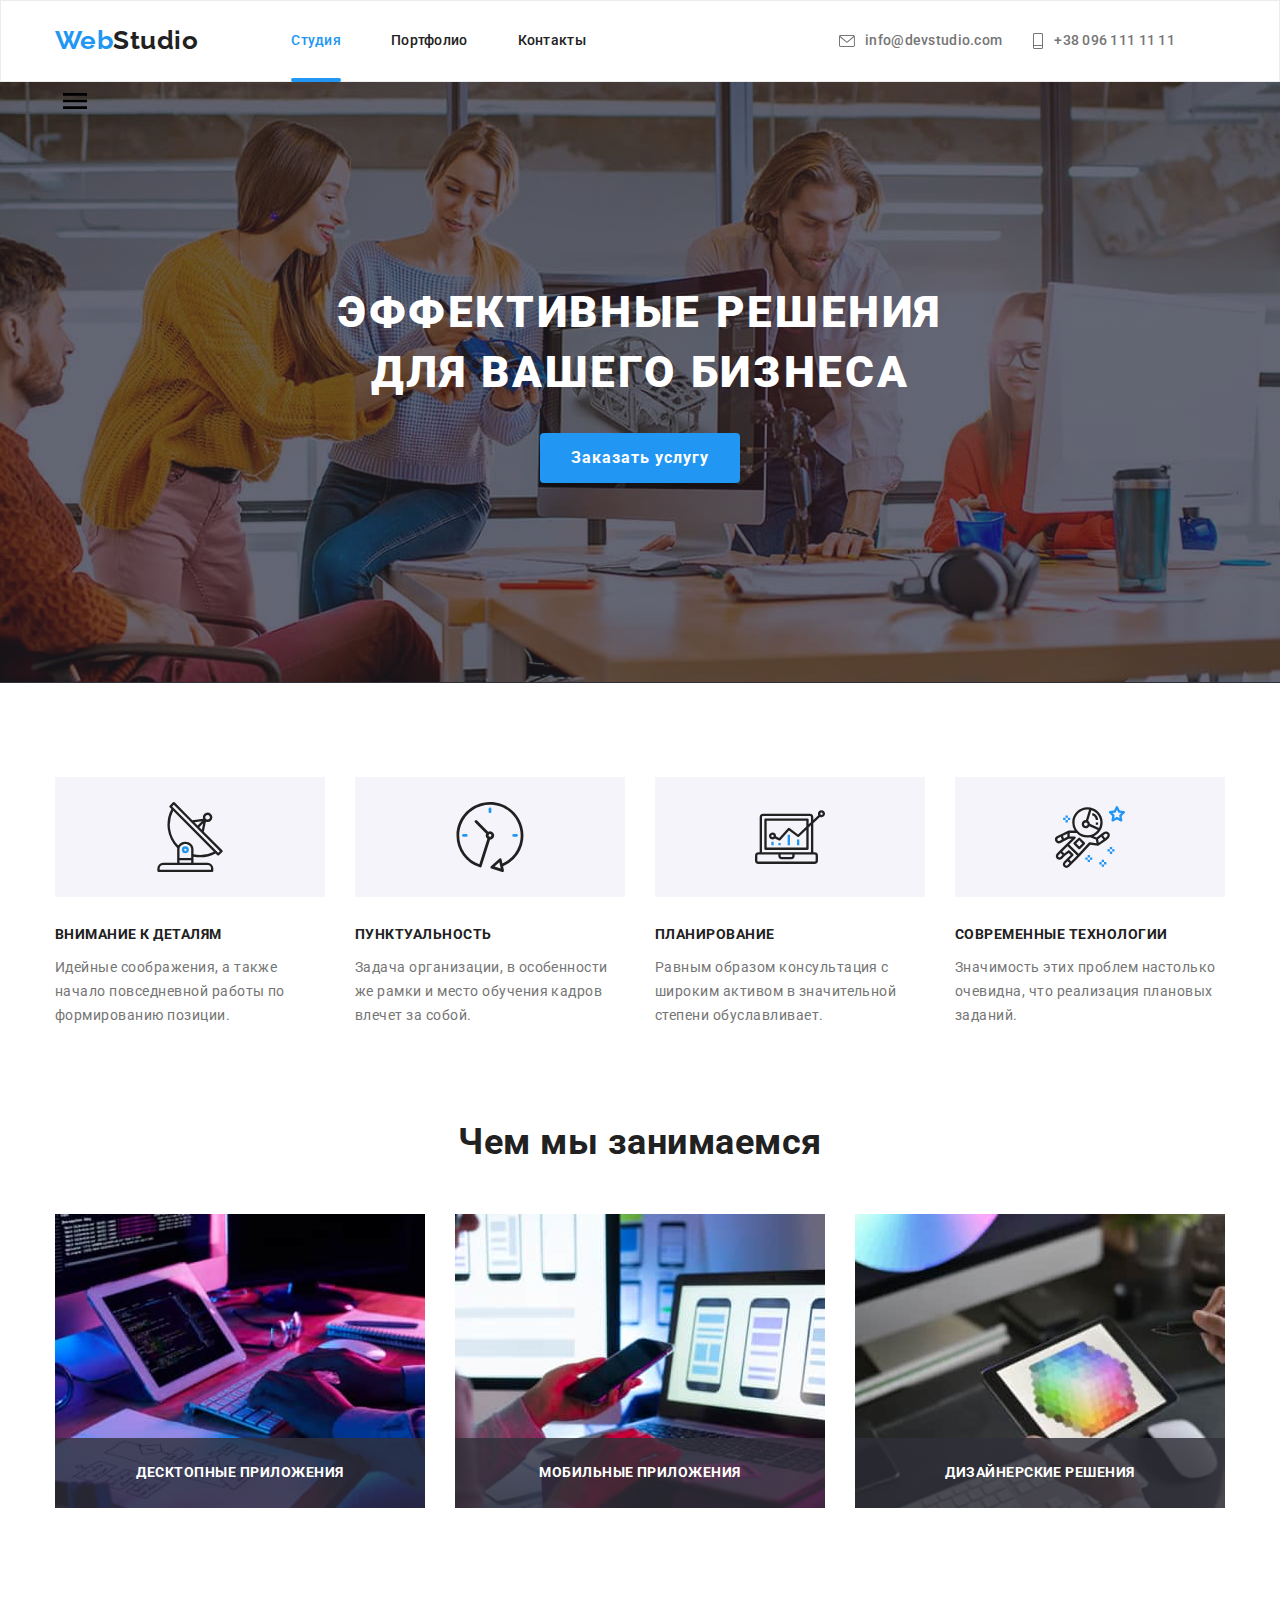
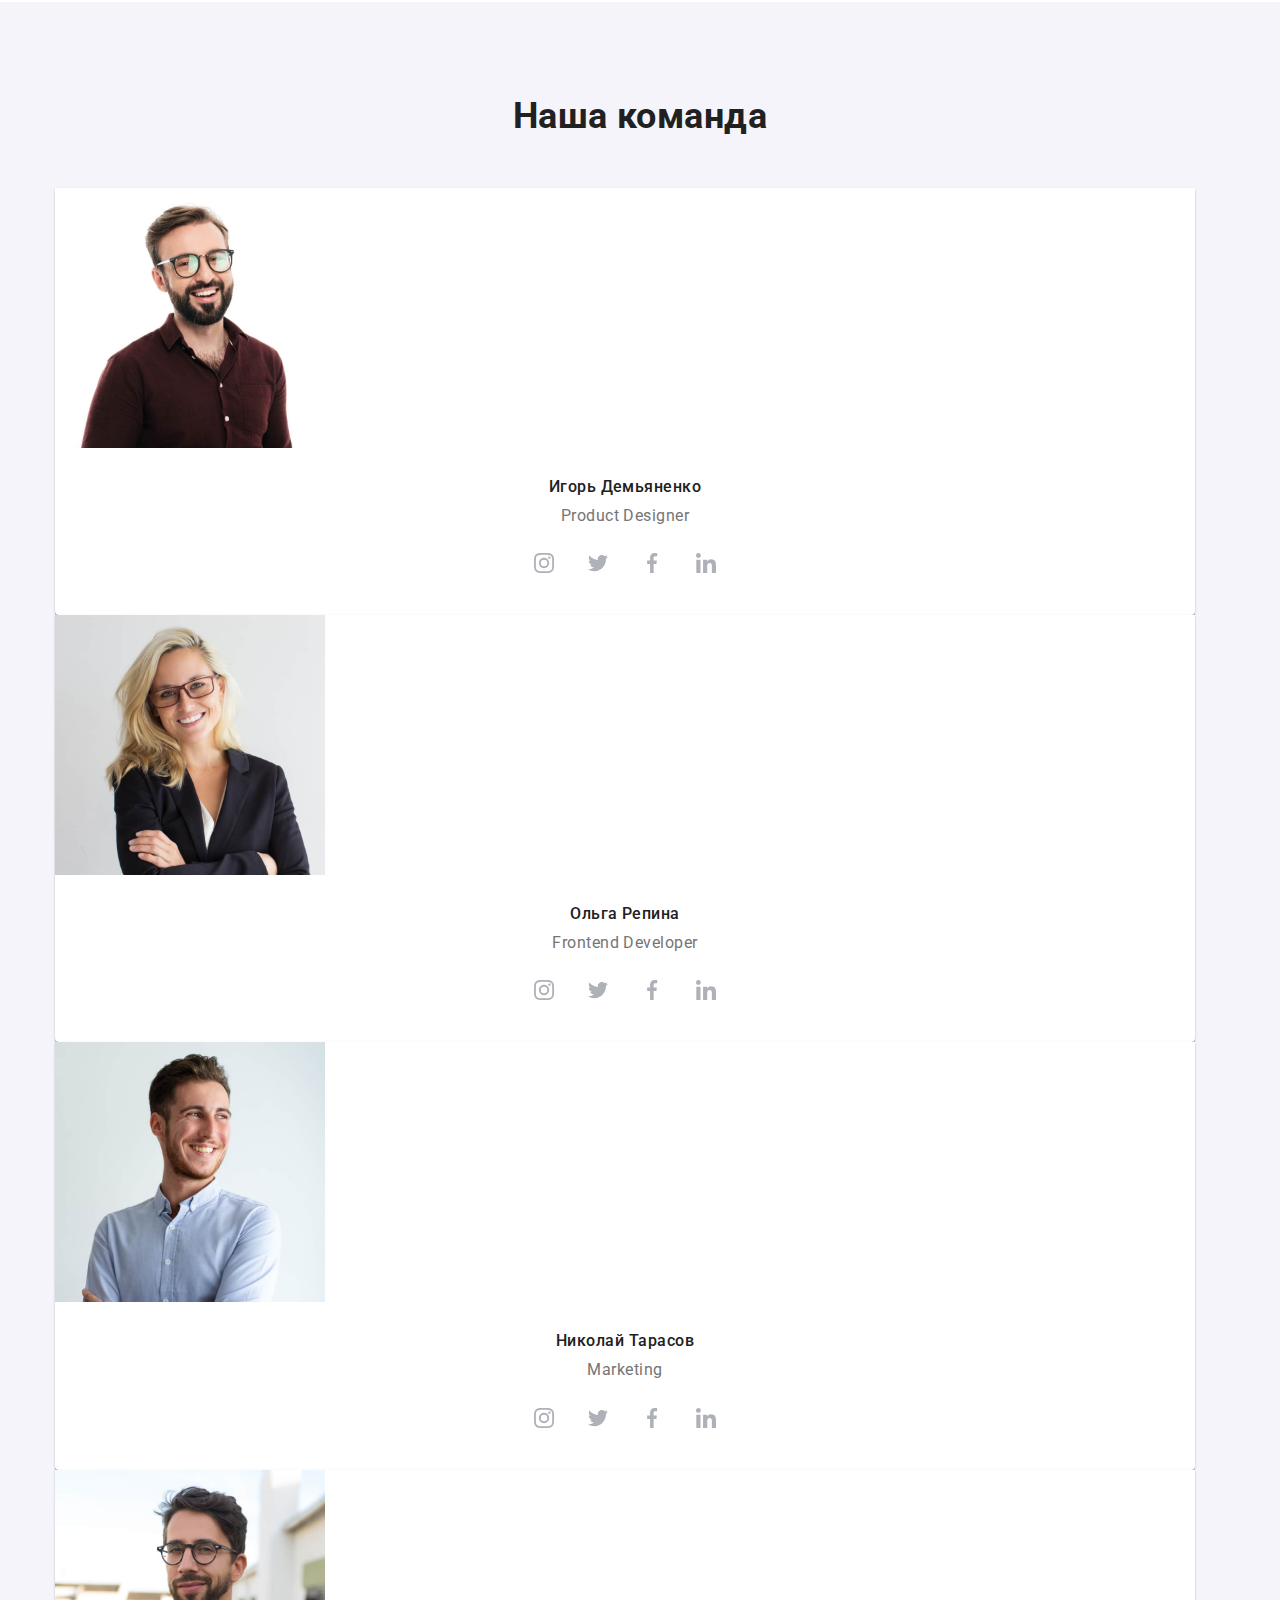
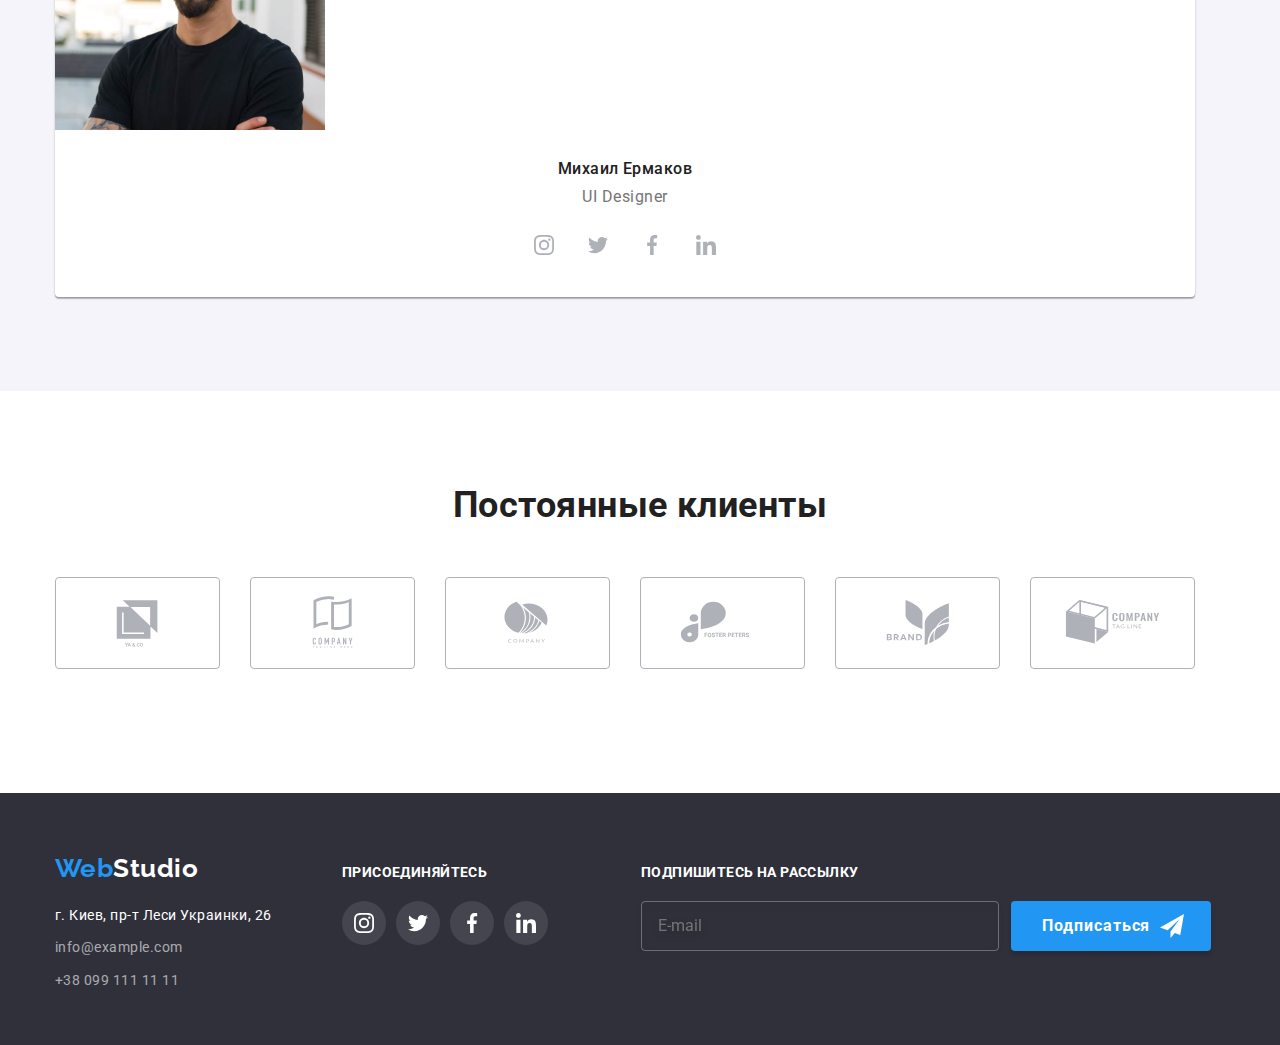
==== commit 77cc9fb1: "Add medias" ====
--- a/index.html
+++ b/index.html
@@ -18,40 +18,42 @@
     <!-- HEADER -->
     <header class="page-header">
       <div class="container page-header--justify">
-        <nav class="nav">
-          <a href="./index.html" class="nav__logo-link">
-            <span class="nav__logo">Web</span>Studio
-          </a>
-          <ul class="nav__list">
-            <li class="nav__item">
-              <a href="./index.html" class="nav__link nav__current">Студия</a>
-            </li>
-            <li class="nav__item">
-              <a href="./portfolio.html" class="nav__link">Портфолио</a>
-            </li>
-            <li class="nav__item">
-              <a href="#" class="nav__link">Контакты</a>
+        <div class="page-header__container">
+          <nav class="nav">
+            <a href="./index.html" class="nav__logo-link">
+              <span class="nav__logo">Web</span>Studio
+            </a>
+            <ul class="nav__list">
+              <li class="nav__item">
+                <a href="./index.html" class="nav__link nav__current">Студия</a>
+              </li>
+              <li class="nav__item">
+                <a href="./portfolio.html" class="nav__link">Портфолио</a>
+              </li>
+              <li class="nav__item">
+                <a href="#" class="nav__link">Контакты</a>
+              </li>
+            </ul>
+          </nav>
+          <ul class="head-address">
+            <li class="head-address__item">
+              <a href="mailto:info@devstudio.com" class="head-address__link">
+                <svg class="head-address__icon" width="16" height="12">
+                  <use href="./images/icons.svg#envelope"></use>
+                </svg>
+                info@devstudio.com</a
+              >
+            </li>
+            <li class="head-address__item">
+              <a href="tel:+380961111111" class="head-address__link">
+                <svg class="head-address__icon" width="12" height="16">
+                  <use href="./images/icons.svg#mobile"></use>
+                </svg>
+                +38 096 111 11 11</a
+              >
             </li>
           </ul>
-        </nav>
-        <ul class="head-address">
-          <li class="head-address__item">
-            <a href="mailto:info@devstudio.com" class="head-address__link">
-              <svg class="head-address__icon" width="16" height="12">
-                <use href="./images/icons.svg#envelope"></use>
-              </svg>
-              info@devstudio.com</a
-            >
-          </li>
-          <li class="head-address__item">
-            <a href="tel:+380961111111" class="head-address__link">
-              <svg class="head-address__icon" width="12" height="16">
-                <use href="./images/icons.svg#mobile"></use>
-              </svg>
-              +38 096 111 11 11</a
-            >
-          </li>
-        </ul>
+        </div>
         <button
           aria-expanded="false"
           aria-controls="nav__list"
@@ -467,68 +469,70 @@
     <!-- FOOTER -->
     <footer class="page-footer">
       <div class="container page-footer--align">
-        <div class="address-box">
-          <a href="./index.html" class="address-box__link">
-            <span class="address-box__logo">Web</span>Studio</a
-          >
-          <address>
-            <ul class="footer-address">
-              <li class="footer-address__item">
-                <a
-                  href="https://goo.gl/maps/1nnUmnMPvjqET8Wr9"
-                  class="footer-address__link footer-address__link--address"
-                  >г. Киев, пр-т Леси Украинки, 26</a
-                >
-              </li>
-              <li class="footer-address__item">
-                <a
-                  href="mailto:info@example.com"
-                  class="footer-address__link footer-address__link--email"
-                  >info@example.com</a
-                >
-              </li>
-              <li class="footer-address__item">
-                <a
-                  href="tel:+380991111111"
-                  class="footer-address__link footer-address__link--tel"
-                  >+38 099 111 11 11</a
-                >
+        <div class="page-footer__container">
+          <div class="address-box">
+            <a href="./index.html" class="address-box__link">
+              <span class="address-box__logo">Web</span>Studio</a
+            >
+            <address>
+              <ul class="footer-address">
+                <li class="footer-address__item">
+                  <a
+                    href="https://goo.gl/maps/1nnUmnMPvjqET8Wr9"
+                    class="footer-address__link footer-address__link--address"
+                    >г. Киев, пр-т Леси Украинки, 26</a
+                  >
+                </li>
+                <li class="footer-address__item">
+                  <a
+                    href="mailto:info@example.com"
+                    class="footer-address__link footer-address__link--email"
+                    >info@example.com</a
+                  >
+                </li>
+                <li class="footer-address__item">
+                  <a
+                    href="tel:+380991111111"
+                    class="footer-address__link footer-address__link--tel"
+                    >+38 099 111 11 11</a
+                  >
+                </li>
+              </ul>
+            </address>
+          </div>
+          <div class="media-box">
+            <h3 class="media-box__title">присоединяйтесь</h3>
+            <ul class="media-box__list">
+              <li class="media-box__item">
+                <a href="#" aria-label="instagram" class="media-box__link">
+                  <svg class="media-box__icon" width="20" height="20">
+                    <use href="./images/icons.svg#instagram"></use>
+                  </svg>
+                </a>
+              </li>
+              <li class="media-box__item">
+                <a href="#" aria-label="twitter" class="media-box__link">
+                  <svg class="media-box__icon" width="20" height="20">
+                    <use href="./images/icons.svg#twitter"></use>
+                  </svg>
+                </a>
+              </li>
+              <li class="media-box__item">
+                <a href="#" aria-label="facebook" class="media-box__link">
+                  <svg class="media-box__icon" width="20" height="20">
+                    <use href="./images/icons.svg#facebook"></use>
+                  </svg>
+                </a>
+              </li>
+              <li class="media-box__item">
+                <a href="#" aria-label="linkedin" class="media-box__link">
+                  <svg class="media-box__icon" width="20" height="20">
+                    <use href="./images/icons.svg#linkedin"></use>
+                  </svg>
+                </a>
               </li>
             </ul>
-          </address>
-        </div>
-        <div class="media-box">
-          <h3 class="media-box__title">присоединяйтесь</h3>
-          <ul class="media-box__list">
-            <li class="media-box__item">
-              <a href="#" aria-label="instagram" class="media-box__link">
-                <svg class="media-box__icon" width="20" height="20">
-                  <use href="./images/icons.svg#instagram"></use>
-                </svg>
-              </a>
-            </li>
-            <li class="media-box__item">
-              <a href="#" aria-label="twitter" class="media-box__link">
-                <svg class="media-box__icon" width="20" height="20">
-                  <use href="./images/icons.svg#twitter"></use>
-                </svg>
-              </a>
-            </li>
-            <li class="media-box__item">
-              <a href="#" aria-label="facebook" class="media-box__link">
-                <svg class="media-box__icon" width="20" height="20">
-                  <use href="./images/icons.svg#facebook"></use>
-                </svg>
-              </a>
-            </li>
-            <li class="media-box__item">
-              <a href="#" aria-label="linkedin" class="media-box__link">
-                <svg class="media-box__icon" width="20" height="20">
-                  <use href="./images/icons.svg#linkedin"></use>
-                </svg>
-              </a>
-            </li>
-          </ul>
+          </div>
         </div>
         <form class="footer-form">
           <div class="footer-form__container">
--- a/css/main.min.css
+++ b/css/main.min.css
@@ -1,2 +1,2 @@
-/*! modern-normalize v1.1.0 | MIT License | https://github.com/sindresorhus/modern-normalize */*,::before,::after{-webkit-box-sizing:border-box;box-sizing:border-box}html{line-height:1.15;-webkit-text-size-adjust:100%;-moz-tab-size:4;-o-tab-size:4;tab-size:4}body{margin:0;font-family:system-ui,-apple-system,"Segoe UI",Roboto,Helvetica,Arial,sans-serif,"Apple Color Emoji","Segoe UI Emoji"}hr{height:0;color:inherit}abbr[title]{-webkit-text-decoration:underline dotted;text-decoration:underline dotted}b,strong{font-weight:bolder}code,kbd,samp,pre{font-family:ui-monospace, SFMono-Regular, Consolas, "Liberation Mono", Menlo, monospace;font-size:1em}small{font-size:80%}sub,sup{font-size:75%;line-height:0;position:relative;vertical-align:baseline}sub{bottom:-0.25em}sup{top:-0.5em}table{text-indent:0;border-color:inherit}button,input,optgroup,select,textarea{font-family:inherit;font-size:100%;line-height:1.15;margin:0}button,select{text-transform:none}button,[type="button"],[type="reset"],[type="submit"]{-webkit-appearance:button}::-moz-focus-inner{border-style:none;padding:0}:-moz-focusring{outline:1px dotted ButtonText}:-moz-ui-invalid{box-shadow:none}legend{padding:0}progress{vertical-align:baseline}::-webkit-inner-spin-button,::-webkit-outer-spin-button{height:auto}[type="search"]{-webkit-appearance:textfield;outline-offset:-2px}::-webkit-search-decoration{-webkit-appearance:none}::-webkit-file-upload-button{-webkit-appearance:button;font:inherit}summary{display:list-item}.nav__list,.head-address,.features,.occupation,.team,.clients,.projects,.footer-address,.media-box__list{list-style:none;padding:0;margin:0}.nav__logo,.address-box__logo{color:#2196f3;font-family:Raleway, sans-serif}.media-box__title,.footer-form__title{text-transform:uppercase;margin-bottom:20px;margin-top:0;padding:0;font-weight:700;font-size:14px;line-height:1.14;letter-spacing:0.03em;color:#fff}body{background-color:#fff;color:#757575;font-family:Roboto, sans-serif;font-style:normal;letter-spacing:0.03em}.container{padding-left:15px;padding-right:15px}@media screen and (min-width: 480px){.container{width:480px}}@media screen and (min-width: 768px){.container{width:768px}}@media screen and (min-width: 1200px){.container{width:1200px;margin:0 auto}}.button{height:50px;width:200px;background-color:#2196f3;color:#fff;cursor:pointer;font-family:inherit;font-weight:700;font-size:16px;line-height:1.9px;letter-spacing:0.06em;-webkit-box-shadow:0px 4px 4px rgba(0,0,0,0.15);box-shadow:0px 4px 4px rgba(0,0,0,0.15);border-color:transparent;border-radius:4px}.section-title{color:#212121;font-weight:700;font-size:28px;line-height:1.17;text-align:center;margin:0;padding-bottom:30px;padding-top:60px}@media screen and (min-width: 1200px){.section-title{padding-bottom:50px;padding-top:94px;font-size:36px;line-height:1.16}}.page-header{border:1px solid #ececec}.page-header--justify{height:80px}@media screen and (min-width: 768px){.page-header--justify{display:-webkit-box;display:-ms-flexbox;display:flex;-webkit-box-pack:justify;-ms-flex-pack:justify;justify-content:space-between}}.nav{display:-webkit-box;display:-ms-flexbox;display:flex;-webkit-box-align:center;-ms-flex-align:center;align-items:center}.nav__logo-link{color:#212121;font-family:Raleway, sans-serif;text-decoration:none;font-weight:700;font-size:26px;line-height:1.19;margin-right:93px;margin-bottom:25px;margin-top:24px}.nav__list{display:-webkit-box;display:-ms-flexbox;display:flex}@media screen and (max-width: 767px){.nav__list{display:none}}.nav__item:not(:last-child){margin-right:50px}.nav__link{color:#212121;text-decoration:none;letter-spacing:0.02em;padding:32px 0;display:block;font-weight:500;font-size:14px;line-height:1.14;-webkit-transition:color 250ms cubic-bezier(0.4, 0, 0.2, 1);transition:color 250ms cubic-bezier(0.4, 0, 0.2, 1)}.nav__link:hover,.nav__link:focus{color:#2196f3}.nav__current{color:#2196f3;position:relative}.nav__current::after{content:"";display:inline-block;width:100%;height:4px;position:absolute;left:0;bottom:-1px;background-color:currentColor;border-radius:2px}.nav__button{display:-webkit-inline-box;display:-ms-inline-flexbox;display:inline-flex;margin:0;padding:0;border:none;background-color:transparent}.nav__button .nav__icon-cross{display:none}.nav__button.is-open .nav__icon-cross{display:block}.nav__button.is-open .nav__icon-menu{display:none}.head-address{display:-webkit-box;display:-ms-flexbox;display:flex;margin-left:auto;-webkit-box-align:center;-ms-flex-align:center;align-items:center;padding-right:50px}@media screen and (max-width: 767px){.head-address{display:none}}.head-address__item:nth-child(1){margin-right:30px}.head-address__link{color:#757575;text-decoration:none;letter-spacing:0.02em;font-weight:500;font-size:14px;line-height:1.14;display:-webkit-box;display:-ms-flexbox;display:flex;-webkit-box-align:center;-ms-flex-align:center;align-items:center;-webkit-transition:color 250ms cubic-bezier(0.4, 0, 0.2, 1);transition:color 250ms cubic-bezier(0.4, 0, 0.2, 1)}.head-address__link:hover,.head-address__link:focus{color:#2196f3}.head-address__link:hover .head-address__icon,.head-address__link:focus .head-address__icon{fill:#2196f3}.head-address__icon{fill:#757575;margin-right:10px;-webkit-transition:fill 250ms cubic-bezier(0.4, 0, 0.2, 1);transition:fill 250ms cubic-bezier(0.4, 0, 0.2, 1)}.hero{text-align:center;padding:200px 0;background-image:-webkit-gradient(linear, left top, right top, from(rgba(47,48,58,0.4)), to(rgba(47,48,58,0.4))),url(../images/background.jpg);background-image:linear-gradient(to right, rgba(47,48,58,0.4), rgba(47,48,58,0.4)),url(../images/background.jpg);background-color:#2f303a;background-repeat:no-repeat;background-position:center;max-width:1600px}.hero__title{color:#fff;margin-top:0;margin-bottom:30px;font-weight:900;font-size:44px;line-height:1.37;letter-spacing:0.06em;text-transform:uppercase}.backdrop{position:fixed;top:0;left:0;width:100%;height:100%;z-index:1;background-color:rgba(0,0,0,0.2);-webkit-transition:250ms linear;transition:250ms linear}.backdrop.is-hidden{opacity:0;pointer-events:none;visibility:hidden}.backdrop.is-hidden .modal{-webkit-transform:translate(-50%, -50%) scale(0.9);transform:translate(-50%, -50%) scale(0.9)}.modal{position:absolute;top:50%;left:50%;width:528px;height:581px;-webkit-transform:translate(-50%, -50%) scale(1);transform:translate(-50%, -50%) scale(1);-webkit-transition:-webkit-transform 250ms linear;transition:-webkit-transform 250ms linear;transition:transform 250ms linear;transition:transform 250ms linear, -webkit-transform 250ms linear;-webkit-box-shadow:0px 1px 3px rgba(0,0,0,0.12),0px 1px 1px rgba(0,0,0,0.14),0px 2px 1px rgba(0,0,0,0.2);box-shadow:0px 1px 3px rgba(0,0,0,0.12),0px 1px 1px rgba(0,0,0,0.14),0px 2px 1px rgba(0,0,0,0.2);border-radius:4px;background-color:#fff;padding:40px}.modal__button{position:absolute;top:8px;right:8px;width:30px;height:30px;padding:0;border-radius:50%;border:1px solid rgba(0,0,0,0.1);background-color:#fff;cursor:pointer}.modal__button:hover .modal__icon,.modal__button:focus .modal__icon{fill:#2196f3}.modal__icon{-webkit-transition:fill 250ms cubic-bezier(0.4, 0, 0.2, 1);transition:fill 250ms cubic-bezier(0.4, 0, 0.2, 1);margin:0 9px}.modal__text{font-weight:700;font-size:20px;line-height:1.15;margin:0 0 12px 0;color:#212121}.form__label{font-weight:400;font-size:12px;line-height:1.16;letter-spacing:0.01em;display:-webkit-box;display:-ms-flexbox;display:flex;color:#757575}.form__box{position:relative}.form__input{width:100%;height:40px;border:1px solid rgba(33,33,33,0.2);border-radius:4px;padding:11px 42px;margin-bottom:10px;margin-top:4px;font-weight:normal;font-size:12px;line-height:1.16;letter-spacing:0.01em}.form__input:focus{border:1px solid #2196f3;outline:0}.form__input:focus ~ .form__icon{fill:#2196f3}.form__icon{position:absolute;top:0;left:14px}.form__comment{width:100%;height:120px;border:1px solid rgba(33,33,33,0.2);border-radius:4px;resize:none;padding:12px 16px;margin-top:4px;font-weight:normal;font-size:12px;line-height:1.16;letter-spacing:0.01em}.form__comment::-webkit-input-placeholder{color:rgba(117,117,117,0.5)}.form__comment:-ms-input-placeholder{color:rgba(117,117,117,0.5)}.form__comment::-ms-input-placeholder{color:rgba(117,117,117,0.5)}.form__comment::placeholder{color:rgba(117,117,117,0.5)}.form__comment:focus{border:1px solid #2196f3;outline:0}.form__comment:not(:placeholder-shown){color:#212121}.checkbox{font-weight:normal;font-size:14px;line-height:1.71;color:#757575;-webkit-box-align:center;-ms-flex-align:center;align-items:center;-webkit-box-pack:center;-ms-flex-pack:center;justify-content:center;display:-webkit-box;display:-ms-flexbox;display:flex}.form__checkbox{margin-bottom:30px;margin-top:20px}.checkbox__visually-hidden{position:absolute;white-space:nowrap;width:1px;height:1px;overflow:hidden;border:0;padding:0;clip:rect(0 0 0 0);-webkit-clip-path:inset(50%);clip-path:inset(50%);margin:-1px}.checkbox__visually-hidden:checked+.checkbox__icon{background-color:#2196f3;border:transparent}.checkbox__icon{width:16px;height:15px;border-radius:2px;border:2px solid #212121;margin-right:7px;margin-bottom:3px;cursor:pointer}.checkbox__link{color:#2196f3;margin-left:4px}.section-title--visually-hidden{position:absolute;white-space:nowrap;width:1px;height:1px;overflow:hidden;border:0;padding:0;clip:rect(0 0 0 0);-webkit-clip-path:inset(50%);clip-path:inset(50%);margin:-1px}.features{padding-top:60px}@media screen and (min-width: 768px){.features{display:-webkit-box;display:-ms-flexbox;display:flex;-webkit-box-pack:center;-ms-flex-pack:center;justify-content:center;-webkit-box-align:center;-ms-flex-align:center;align-items:center}}.features__icon{background-color:#f5f4fa;display:block;margin-bottom:30px;padding:25px 100px}@media screen and (max-width: 768px){.features__icon{width:450px}}.features__title{color:#212121;font-weight:700;font-size:14px;line-height:1.14;text-transform:uppercase;text-align:center}.features__text{font-size:14px;line-height:1.71;margin-bottom:30px}@media screen and (max-width: 1199px){.section-occupation{display:none}}.occupation{display:-webkit-box;display:-ms-flexbox;display:flex;padding-bottom:94px}.occupation__item{position:relative;display:-webkit-box;display:-ms-flexbox;display:flex}.occupation__item:not(:last-child){margin-right:30px}.occupation__caption{position:absolute;bottom:0;left:0;width:370px;height:70px;display:-webkit-box;display:-ms-flexbox;display:flex;-webkit-box-align:center;-ms-flex-align:center;align-items:center;-webkit-box-pack:center;-ms-flex-pack:center;justify-content:center;font-weight:700;font-size:14px;line-height:1.14;text-transform:uppercase;color:#fff;background-color:rgba(47,48,58,0.8)}.occupation__text{margin:0;padding:0}.section{background-color:#f5f4fa}@media screen and (min-width: 768px){.team{display:-webkit-box;display:-ms-flexbox;display:flex;padding-bottom:94px}}.team__item{-webkit-box-shadow:0px 1px 3px rgba(0,0,0,0.12),0px 1px 1px rgba(0,0,0,0.14),0px 2px 1px rgba(0,0,0,0.2);box-shadow:0px 1px 3px rgba(0,0,0,0.12),0px 1px 1px rgba(0,0,0,0.14),0px 2px 1px rgba(0,0,0,0.2);border-radius:0px 0px 4px 4px;margin-right:30px;text-align:center;background-color:#fff}.team__pic{display:block}.team__title{color:#212121;font-weight:500;font-size:16px;line-height:1.18;padding:30px 0 10px;margin:0}.team__text{padding-bottom:16px;margin:0}.media-links{padding:0;display:-webkit-box;display:-ms-flexbox;display:flex;-webkit-box-pack:center;-ms-flex-pack:center;justify-content:center;padding-bottom:30px}.media-links__item{width:44px;height:44px;border:none;border-radius:50%;-webkit-box-align:center;-ms-flex-align:center;align-items:center;display:-webkit-box;display:-ms-flexbox;display:flex;margin-right:10px;-webkit-box-pack:center;-ms-flex-pack:center;justify-content:center;background-color:#fff;-webkit-transition:background-color 250ms cubic-bezier(0.4, 0, 0.2, 1);transition:background-color 250ms cubic-bezier(0.4, 0, 0.2, 1)}.media-links__item:hover,.media-links__item:focus{background-color:#2196f3}.media-links__item:nth-child(4){margin-right:0}.media-links__item:hover .media-links__icon,.media-links__item:focus .media-links__icon{fill:#fff}.media-links__link{width:100%;height:100%;display:-webkit-box;display:-ms-flexbox;display:flex;-webkit-box-pack:center;-ms-flex-pack:center;justify-content:center;-webkit-box-align:center;-ms-flex-align:center;align-items:center}.media-links__icon{fill:#afb1b8;-webkit-transition:fill 250ms cubic-bezier(0.4, 0, 0.2, 1);transition:fill 250ms cubic-bezier(0.4, 0, 0.2, 1)}.clients{display:-webkit-box;display:-ms-flexbox;display:flex;-webkit-box-pack:center;-ms-flex-pack:center;justify-content:center;-ms-flex-wrap:wrap;flex-wrap:wrap;padding-bottom:60px}@media screen and (min-width: 1200px){.clients{-ms-flex-wrap:nowrap;flex-wrap:nowrap;padding-bottom:94px}}.clients__item{border:1px solid #afb1b8;border-radius:4px;margin-right:30px;background-color:#fff;width:calc((100% - 4 * 15px) / 2);height:92px;margin-bottom:30px;-webkit-transition:border 250ms cubic-bezier(0.4, 0, 0.2, 1);transition:border 250ms cubic-bezier(0.4, 0, 0.2, 1)}@media screen and (min-width: 768px){.clients__item{width:calc((100% - 6 * 15px) / 3)}}.clients__item:hover,.clients__item:focus{border:1px solid #2196f3}@media screen and (max-width: 768px){.clients__item:nth-child(even){margin-right:0}}.clients__item:hover .clients__icon,.clients__item:focus .clients__icon{fill:#2196f3}.clients__link{width:100%;height:100%;display:-webkit-box;display:-ms-flexbox;display:flex;-webkit-box-pack:center;-ms-flex-pack:center;justify-content:center;-webkit-box-align:center;-ms-flex-align:center;align-items:center}.clients__icon{fill:#afb1b8;-webkit-transition:fill 250ms cubic-bezier(0.4, 0, 0.2, 1);transition:fill 250ms cubic-bezier(0.4, 0, 0.2, 1)}.filter{display:-webkit-box;display:-ms-flexbox;display:flex;-webkit-box-pack:center;-ms-flex-pack:center;justify-content:center}@media screen and (max-width: 768px){.filter{-webkit-box-pack:start;-ms-flex-pack:start;justify-content:flex-start;-ms-flex-wrap:wrap;flex-wrap:wrap;margin-top:60px;margin-bottom:40px}}@media screen and (min-width: 1200px){.filter{margin:94px 0 50px}}.filter__button{background-color:#f5f4fa;color:#212121;cursor:pointer;font-family:inherit;border-radius:4px;padding:6px 22px;border:none;margin-right:8px;font-weight:500;font-size:16px;line-height:1.6;-webkit-transition:background-color 250ms cubic-bezier(0.4, 0, 0.2, 1),color 250ms cubic-bezier(0.4, 0, 0.2, 1),-webkit-box-shadow 250ms cubic-bezier(0.4, 0, 0.2, 1);transition:background-color 250ms cubic-bezier(0.4, 0, 0.2, 1),color 250ms cubic-bezier(0.4, 0, 0.2, 1),-webkit-box-shadow 250ms cubic-bezier(0.4, 0, 0.2, 1);transition:box-shadow 250ms cubic-bezier(0.4, 0, 0.2, 1),background-color 250ms cubic-bezier(0.4, 0, 0.2, 1),color 250ms cubic-bezier(0.4, 0, 0.2, 1);transition:box-shadow 250ms cubic-bezier(0.4, 0, 0.2, 1),background-color 250ms cubic-bezier(0.4, 0, 0.2, 1),color 250ms cubic-bezier(0.4, 0, 0.2, 1),-webkit-box-shadow 250ms cubic-bezier(0.4, 0, 0.2, 1)}.filter__button:last-child{margin-right:0}.filter__button:nth-child(-n+3){margin-bottom:15px}.filter__button:hover,.filter__button:focus{background-color:#2196f3;color:#fff;-webkit-box-shadow:0px 3px 1px rgba(0,0,0,0.1),0px 1px 2px rgba(0,0,0,0.08),0px 2px 2px rgba(0,0,0,0.12);box-shadow:0px 3px 1px rgba(0,0,0,0.1),0px 1px 2px rgba(0,0,0,0.08),0px 2px 2px rgba(0,0,0,0.12)}.filter--accent{background-color:#2196f3;color:#fff;-webkit-box-shadow:0px 3px 1px rgba(0,0,0,0.1),0px 1px 2px rgba(0,0,0,0.08),0px 2px 2px rgba(0,0,0,0.12);box-shadow:0px 3px 1px rgba(0,0,0,0.1),0px 1px 2px rgba(0,0,0,0.08),0px 2px 2px rgba(0,0,0,0.12)}.projects{display:-webkit-box;display:-ms-flexbox;display:flex;-ms-flex-wrap:wrap;flex-wrap:wrap;margin-bottom:94px;width:inherit}.projects__item{margin-right:30px;margin-bottom:30px;border:1px solid #eeeeee;width:370px;height:404px;-webkit-transition:-webkit-box-shadow 250ms cubic-bezier(0.4, 0, 0.2, 1);transition:-webkit-box-shadow 250ms cubic-bezier(0.4, 0, 0.2, 1);transition:box-shadow 250ms cubic-bezier(0.4, 0, 0.2, 1);transition:box-shadow 250ms cubic-bezier(0.4, 0, 0.2, 1), -webkit-box-shadow 250ms cubic-bezier(0.4, 0, 0.2, 1)}.projects__item:hover,.projects__item:focus{-webkit-box-shadow:0px 1px 1px rgba(0,0,0,0.12),0px 4px 4px rgba(0,0,0,0.06),1px 4px 6px rgba(0,0,0,0.16);box-shadow:0px 1px 1px rgba(0,0,0,0.12),0px 4px 4px rgba(0,0,0,0.06),1px 4px 6px rgba(0,0,0,0.16)}.projects__item:hover .projects__box::before,.projects__item:focus .projects__box::before{background-color:rgba(33,150,243,0.9);-webkit-transform:translateY(0);transform:translateY(0)}.projects__item:hover .projects__text,.projects__item:focus .projects__text{-webkit-transform:translateY(0);transform:translateY(0)}.projects__link{cursor:pointer}.projects__box{position:relative;overflow:hidden;background-color:rgba(33,150,243,0.9)}.projects__box::before{position:absolute;top:0;left:0;width:100%;height:100%;content:"";background-color:rgba(33,150,243,0.9);-webkit-transform:translateY(100%);transform:translateY(100%);-webkit-transition:-webkit-transform 250ms cubic-bezier(0.4, 0, 0.2, 1);transition:-webkit-transform 250ms cubic-bezier(0.4, 0, 0.2, 1);transition:transform 250ms cubic-bezier(0.4, 0, 0.2, 1);transition:transform 250ms cubic-bezier(0.4, 0, 0.2, 1), -webkit-transform 250ms cubic-bezier(0.4, 0, 0.2, 1)}.projects__pic{display:block;width:100%}.projects__text{margin:0;padding:63px 24px;position:absolute;top:0;left:0;-webkit-transform:translateY(100%);transform:translateY(100%);-webkit-transition:-webkit-transform 250ms cubic-bezier(0.4, 0, 0.2, 1);transition:-webkit-transform 250ms cubic-bezier(0.4, 0, 0.2, 1);transition:transform 250ms cubic-bezier(0.4, 0, 0.2, 1);transition:transform 250ms cubic-bezier(0.4, 0, 0.2, 1), -webkit-transform 250ms cubic-bezier(0.4, 0, 0.2, 1);font-weight:400;font-size:18px;line-height:1.55;color:#fff}.projects__title{color:#212121;font-weight:700;font-size:18px;line-height:2;letter-spacing:0.06em;padding:20px 24px 4px;margin:0}.projects__description{font-size:16px;line-height:1.87;padding:0 24px 20px;margin:0}.page-footer{background-color:#2f303a;padding:60px 0}@media screen and (min-width: 1200px){.page-footer{height:252px}}@media screen and (max-width: 768px){.address-box{margin-bottom:60px}}@media screen and (max-width: 768px){.address-box{text-align:center}}.address-box__link{color:#fff;font-family:Raleway, sans-serif;text-decoration:none;font-weight:700;font-size:24px;line-height:1.16;margin-bottom:20px;display:block}@media screen and (min-width: 768px){.address-box__link{display:-webkit-box;display:-ms-flexbox;display:flex;font-size:26px;line-height:1.19}}.footer-address__item{margin-bottom:8px}.footer-address__item:last-child{margin-bottom:0}@media screen and (min-width: 1200px){.footer-address__item{margin-bottom:9px}}.footer-address__link{text-decoration:none;-webkit-transition:color 250ms cubic-bezier(0.4, 0, 0.2, 1);transition:color 250ms cubic-bezier(0.4, 0, 0.2, 1)}.footer-address__link:hover,.footer-address__link:focus{color:#2196f3}.footer-address__link--address{color:#fff;font-weight:400;font-size:14px;font-style:normal;line-height:1.71}.footer-address__link--email,.footer-address__link--tel{color:rgba(255,255,255,0.6);font-style:normal;font-weight:400;font-size:14px;line-height:1.71}@media screen and (max-width: 768px){.media-box{margin-bottom:60px}}@media screen and (min-width: 1200px){.media-box{display:-webkit-box;display:-ms-flexbox;display:flex;width:206px;height:80px;-webkit-box-orient:vertical;-webkit-box-direction:normal;-ms-flex-direction:column;flex-direction:column;margin-right:93px}}@media screen and (max-width: 768px){.media-box__title{text-align:center}}.media-box__list{display:-webkit-box;display:-ms-flexbox;display:flex;-webkit-box-pack:center;-ms-flex-pack:center;justify-content:center}.media-box__item{width:44px;height:44px;border:none;border-radius:50%;-webkit-box-align:center;-ms-flex-align:center;align-items:center;display:-webkit-box;display:-ms-flexbox;display:flex;margin-right:10px;-webkit-box-pack:center;-ms-flex-pack:center;justify-content:center;background-color:rgba(255,255,255,0.1);-webkit-transition:background-color 250ms cubic-bezier(0.4, 0, 0.2, 1);transition:background-color 250ms cubic-bezier(0.4, 0, 0.2, 1)}.media-box__item:hover,.media-box__item:focus{background-color:#2196f3}.media-box__item:nth-child(4){margin-right:0}.media-box__link{width:100%;height:100%;display:-webkit-box;display:-ms-flexbox;display:flex;-webkit-box-pack:center;-ms-flex-pack:center;justify-content:center;-webkit-box-align:center;-ms-flex-align:center;align-items:center}.media-box__icon{fill:#fff}.footer-form{display:-webkit-box;display:-ms-flexbox;display:flex;-webkit-box-pack:center;-ms-flex-pack:center;justify-content:center;-webkit-box-align:center;-ms-flex-align:center;align-items:center;-webkit-box-orient:vertical;-webkit-box-direction:normal;-ms-flex-direction:column;flex-direction:column}@media screen and (min-width: 1200px){.footer-form{width:570px;height:86px;-webkit-box-align:end;-ms-flex-align:end;align-items:flex-end}}@media screen and (max-width: 768px){.footer-form__container{margin-bottom:20px}}.footer-form__title{text-align:center}.footer-form__input{width:450px;height:50px;border:1px solid rgba(255,255,255,0.3);-webkit-filter:drop-shadow(0px 4px 4px rgba(0,0,0,0.15));filter:drop-shadow(0px 4px 4px rgba(0,0,0,0.15));border-radius:4px;padding-left:16px;margin-right:12px;background-color:inherit;color:#fff}@media screen and (min-width: 1200px){.footer-form__input{width:358px}}.footer-form--subscribe{display:-webkit-box;display:-ms-flexbox;display:flex;-webkit-box-align:center;-ms-flex-align:center;align-items:center;padding-left:29px}.footer-form__icon{margin-left:10px}
+/*! modern-normalize v1.1.0 | MIT License | https://github.com/sindresorhus/modern-normalize */*,::before,::after{-webkit-box-sizing:border-box;box-sizing:border-box}html{line-height:1.15;-webkit-text-size-adjust:100%;-moz-tab-size:4;-o-tab-size:4;tab-size:4}body{margin:0;font-family:system-ui,-apple-system,"Segoe UI",Roboto,Helvetica,Arial,sans-serif,"Apple Color Emoji","Segoe UI Emoji"}hr{height:0;color:inherit}abbr[title]{-webkit-text-decoration:underline dotted;text-decoration:underline dotted}b,strong{font-weight:bolder}code,kbd,samp,pre{font-family:ui-monospace, SFMono-Regular, Consolas, "Liberation Mono", Menlo, monospace;font-size:1em}small{font-size:80%}sub,sup{font-size:75%;line-height:0;position:relative;vertical-align:baseline}sub{bottom:-0.25em}sup{top:-0.5em}table{text-indent:0;border-color:inherit}button,input,optgroup,select,textarea{font-family:inherit;font-size:100%;line-height:1.15;margin:0}button,select{text-transform:none}button,[type="button"],[type="reset"],[type="submit"]{-webkit-appearance:button}::-moz-focus-inner{border-style:none;padding:0}:-moz-focusring{outline:1px dotted ButtonText}:-moz-ui-invalid{box-shadow:none}legend{padding:0}progress{vertical-align:baseline}::-webkit-inner-spin-button,::-webkit-outer-spin-button{height:auto}[type="search"]{-webkit-appearance:textfield;outline-offset:-2px}::-webkit-search-decoration{-webkit-appearance:none}::-webkit-file-upload-button{-webkit-appearance:button;font:inherit}summary{display:list-item}.nav__list,.head-address,.features,.occupation,.team,.clients,.projects,.footer-address,.media-box__list{list-style:none;padding:0;margin:0}.nav__logo,.address-box__logo{color:#2196f3;font-family:Raleway, sans-serif}.media-box__title,.footer-form__title{text-transform:uppercase;margin-bottom:20px;margin-top:0;padding:0;font-weight:700;font-size:14px;line-height:1.14;letter-spacing:0.03em;color:#fff}body{background-color:#fff;color:#757575;font-family:Roboto, sans-serif;font-style:normal;letter-spacing:0.03em}.container{padding-left:15px;padding-right:15px}@media screen and (min-width: 480px){.container{width:480px}}@media screen and (min-width: 768px){.container{width:768px}}@media screen and (min-width: 1200px){.container{width:1200px;margin:0 auto}}.button{height:50px;width:200px;background-color:#2196f3;color:#fff;cursor:pointer;font-family:inherit;font-weight:700;font-size:16px;line-height:1.9px;letter-spacing:0.06em;-webkit-box-shadow:0px 4px 4px rgba(0,0,0,0.15);box-shadow:0px 4px 4px rgba(0,0,0,0.15);border-color:transparent;border-radius:4px}.section-title{color:#212121;font-weight:700;font-size:28px;line-height:1.17;text-align:center;margin:0;padding-bottom:30px;padding-top:60px}@media screen and (min-width: 1200px){.section-title{padding-bottom:50px;padding-top:94px;font-size:36px;line-height:1.16}}.page-header{border:1px solid #ececec}.page-header--justify{height:80px}@media screen and (min-width: 768px){.page-header__container{display:-webkit-box;display:-ms-flexbox;display:flex;-webkit-box-align:center;-ms-flex-align:center;align-items:center}}.nav{display:-webkit-box;display:-ms-flexbox;display:flex}.nav__logo-link{color:#212121;font-family:Raleway, sans-serif;text-decoration:none;font-weight:700;font-size:24px;line-height:1.16;margin-right:88px;margin-bottom:25px;margin-top:24px}@media screen and (min-width: 1200px){.nav__logo-link{font-weight:700;font-size:26px;line-height:1.19;margin-right:93px;margin-bottom:25px;margin-top:24px}}.nav__list{display:-webkit-box;display:-ms-flexbox;display:flex}@media screen and (max-width: 767px){.nav__list{display:none}}.nav__item:not(:last-child){margin-right:50px}.nav__link{color:#212121;text-decoration:none;letter-spacing:0.02em;padding:32px 0;display:block;font-weight:500;font-size:14px;line-height:1.14;-webkit-transition:color 250ms cubic-bezier(0.4, 0, 0.2, 1);transition:color 250ms cubic-bezier(0.4, 0, 0.2, 1)}.nav__link:hover,.nav__link:focus{color:#2196f3}.nav__current{color:#2196f3;position:relative}.nav__current::after{content:"";display:inline-block;width:100%;height:4px;position:absolute;left:0;bottom:-1px;background-color:currentColor;border-radius:2px}.nav__button{display:-webkit-inline-box;display:-ms-inline-flexbox;display:inline-flex;margin:0;padding:0;border:none;background-color:transparent}.nav__button .nav__icon-cross{display:none}.nav__button.is-open .nav__icon-cross{display:block}.nav__button.is-open .nav__icon-menu{display:none}.head-address{padding-right:50px}@media screen and (max-width: 767px){.head-address{display:none}}@media screen and (min-width: 768px){.head-address{margin-left:84px}}@media screen and (min-width: 1200px){.head-address{display:-webkit-box;display:-ms-flexbox;display:flex;-webkit-box-align:center;-ms-flex-align:center;align-items:center;margin-left:auto}}.head-address__item:nth-child(1){margin-right:30px}.head-address__link{color:#757575;text-decoration:none;letter-spacing:0.02em;font-weight:500;font-size:14px;line-height:1.14;display:-webkit-box;display:-ms-flexbox;display:flex;-webkit-box-align:center;-ms-flex-align:center;align-items:center;-webkit-transition:color 250ms cubic-bezier(0.4, 0, 0.2, 1);transition:color 250ms cubic-bezier(0.4, 0, 0.2, 1)}.head-address__link:hover,.head-address__link:focus{color:#2196f3}.head-address__link:hover .head-address__icon,.head-address__link:focus .head-address__icon{fill:#2196f3}.head-address__icon{fill:#757575;margin-right:10px;-webkit-transition:fill 250ms cubic-bezier(0.4, 0, 0.2, 1);transition:fill 250ms cubic-bezier(0.4, 0, 0.2, 1)}.hero{text-align:center;padding:200px 0;background-image:-webkit-gradient(linear, left top, right top, from(rgba(47,48,58,0.4)), to(rgba(47,48,58,0.4))),url(../images/background.jpg);background-image:linear-gradient(to right, rgba(47,48,58,0.4), rgba(47,48,58,0.4)),url(../images/background.jpg);background-color:#2f303a;background-repeat:no-repeat;background-position:center;max-width:1600px}.hero__title{color:#fff;margin-top:0;margin-bottom:30px;font-weight:900;font-size:44px;line-height:1.37;letter-spacing:0.06em;text-transform:uppercase}.backdrop{position:fixed;top:0;left:0;width:100%;height:100%;z-index:1;background-color:rgba(0,0,0,0.2);-webkit-transition:250ms linear;transition:250ms linear}.backdrop.is-hidden{opacity:0;pointer-events:none;visibility:hidden}.backdrop.is-hidden .modal{-webkit-transform:translate(-50%, -50%) scale(0.9);transform:translate(-50%, -50%) scale(0.9)}.modal{position:absolute;top:50%;left:50%;width:450px;height:609px;-webkit-transform:translate(-50%, -50%) scale(1);transform:translate(-50%, -50%) scale(1);-webkit-transition:-webkit-transform 250ms linear;transition:-webkit-transform 250ms linear;transition:transform 250ms linear;transition:transform 250ms linear, -webkit-transform 250ms linear;-webkit-box-shadow:0px 1px 3px rgba(0,0,0,0.12),0px 1px 1px rgba(0,0,0,0.14),0px 2px 1px rgba(0,0,0,0.2);box-shadow:0px 1px 3px rgba(0,0,0,0.12),0px 1px 1px rgba(0,0,0,0.14),0px 2px 1px rgba(0,0,0,0.2);border-radius:4px;background-color:#fff;padding:40px}@media screen and (min-width: 768px){.modal{width:528px;height:581px}}.modal__button{position:absolute;top:8px;right:8px;width:30px;height:30px;padding:0;border-radius:50%;border:1px solid rgba(0,0,0,0.1);background-color:#fff;cursor:pointer}.modal__button:hover .modal__icon,.modal__button:focus .modal__icon{fill:#2196f3}.modal__icon{-webkit-transition:fill 250ms cubic-bezier(0.4, 0, 0.2, 1);transition:fill 250ms cubic-bezier(0.4, 0, 0.2, 1);margin:0 9px}.modal__text{font-weight:700;font-size:20px;line-height:1.15;margin:0 0 12px 0;color:#212121}.form__label{font-weight:400;font-size:12px;line-height:1.16;letter-spacing:0.01em;display:-webkit-box;display:-ms-flexbox;display:flex;color:#757575}.form__box{position:relative}.form__input{width:100%;height:40px;border:1px solid rgba(33,33,33,0.2);border-radius:4px;padding:11px 42px;margin-bottom:10px;margin-top:4px;font-weight:normal;font-size:12px;line-height:1.16;letter-spacing:0.01em}.form__input:focus{border:1px solid #2196f3;outline:0}.form__input:focus ~ .form__icon{fill:#2196f3}.form__icon{position:absolute;top:0;left:14px}.form__comment{width:100%;height:120px;border:1px solid rgba(33,33,33,0.2);border-radius:4px;resize:none;padding:12px 16px;margin-top:4px;font-weight:normal;font-size:12px;line-height:1.16;letter-spacing:0.01em}.form__comment::-webkit-input-placeholder{color:rgba(117,117,117,0.5)}.form__comment:-ms-input-placeholder{color:rgba(117,117,117,0.5)}.form__comment::-ms-input-placeholder{color:rgba(117,117,117,0.5)}.form__comment::placeholder{color:rgba(117,117,117,0.5)}.form__comment:focus{border:1px solid #2196f3;outline:0}.form__comment:not(:placeholder-shown){color:#212121}.checkbox{font-weight:normal;font-size:12px;line-height:1.16;color:#757575;-webkit-box-align:center;-ms-flex-align:center;align-items:center;-webkit-box-pack:justify;-ms-flex-pack:justify;justify-content:space-between;display:-webkit-box;display:-ms-flexbox;display:flex}@media screen and (min-width: 1200px){.checkbox{font-size:14px;line-height:1.71}}.form__checkbox{margin-bottom:30px;margin-top:20px}.checkbox__visually-hidden{position:absolute;white-space:nowrap;width:1px;height:1px;overflow:hidden;border:0;padding:0;clip:rect(0 0 0 0);-webkit-clip-path:inset(50%);clip-path:inset(50%);margin:-1px}.checkbox__visually-hidden:checked+.checkbox__icon{background-color:#2196f3;border:transparent}.checkbox__icon{width:16px;height:15px;border-radius:2px;border:2px solid #212121;margin-bottom:3px;cursor:pointer}@media screen and (min-width: 1200px){.checkbox__icon{margin-right:7px}}.checkbox__link{color:#2196f3}.section-title--visually-hidden{position:absolute;white-space:nowrap;width:1px;height:1px;overflow:hidden;border:0;padding:0;clip:rect(0 0 0 0);-webkit-clip-path:inset(50%);clip-path:inset(50%);margin:-1px}.features{padding-top:60px;padding-bottom:60px}@media screen and (min-width: 768px){.features{display:-webkit-box;display:-ms-flexbox;display:flex;-ms-flex-wrap:wrap;flex-wrap:wrap}}@media screen and (min-width: 1200px){.features{padding-top:94px;padding-bottom:0;display:-webkit-box;display:-ms-flexbox;display:flex;-ms-flex-wrap:nowrap;flex-wrap:nowrap}}.features__item{margin-bottom:30px}@media screen and (min-width: 768px){.features__item{width:calc((100% - 2 * 30px) / 2);margin-right:15px;margin-left:15px}}@media screen and (min-width: 1200px){.features__item{margin:0}}@media screen and (min-width: 1200px){.features__item:not(:last-child){margin-right:30px}}.features__icon{background-color:#f5f4fa;display:block;margin-bottom:30px;padding:25px 100px}@media screen and (max-width: 768px){.features__icon{width:450px}}@media screen and (min-width: 768px) and (max-width: 1200px){.features__icon{width:354px}}.features__title{color:#212121;font-weight:700;font-size:14px;line-height:1.14;text-transform:uppercase}@media screen and (max-width: 767px){.features__title{text-align:center}}.features__text{font-size:14px;line-height:1.71;margin-bottom:0}@media screen and (max-width: 1199px){.section-occupation{display:none}}.occupation{display:-webkit-box;display:-ms-flexbox;display:flex;padding-bottom:94px}.occupation__item{position:relative;display:-webkit-box;display:-ms-flexbox;display:flex}.occupation__item:not(:last-child){margin-right:30px}.occupation__caption{position:absolute;bottom:0;left:0;width:370px;height:70px;display:-webkit-box;display:-ms-flexbox;display:flex;-webkit-box-align:center;-ms-flex-align:center;align-items:center;-webkit-box-pack:center;-ms-flex-pack:center;justify-content:center;font-weight:700;font-size:14px;line-height:1.14;text-transform:uppercase;color:#fff;background-color:rgba(47,48,58,0.8)}.occupation__text{margin:0;padding:0}.section{background-color:#f5f4fa}@media screen and (min-width: 768px){.team{padding-bottom:94px}}.team__item{-webkit-box-shadow:0px 1px 3px rgba(0,0,0,0.12),0px 1px 1px rgba(0,0,0,0.14),0px 2px 1px rgba(0,0,0,0.2);box-shadow:0px 1px 3px rgba(0,0,0,0.12),0px 1px 1px rgba(0,0,0,0.14),0px 2px 1px rgba(0,0,0,0.2);border-radius:0px 0px 4px 4px;margin-right:30px;text-align:center;background-color:#fff}.team__pic{display:block}.team__title{color:#212121;font-weight:500;font-size:16px;line-height:1.18;padding:30px 0 10px;margin:0}.team__text{padding-bottom:16px;margin:0}.media-links{padding:0;display:-webkit-box;display:-ms-flexbox;display:flex;-webkit-box-pack:center;-ms-flex-pack:center;justify-content:center;padding-bottom:30px}.media-links__item{width:44px;height:44px;border:none;border-radius:50%;-webkit-box-align:center;-ms-flex-align:center;align-items:center;display:-webkit-box;display:-ms-flexbox;display:flex;margin-right:10px;-webkit-box-pack:center;-ms-flex-pack:center;justify-content:center;background-color:#fff;-webkit-transition:background-color 250ms cubic-bezier(0.4, 0, 0.2, 1);transition:background-color 250ms cubic-bezier(0.4, 0, 0.2, 1)}.media-links__item:hover,.media-links__item:focus{background-color:#2196f3}.media-links__item:nth-child(4){margin-right:0}.media-links__item:hover .media-links__icon,.media-links__item:focus .media-links__icon{fill:#fff}.media-links__link{width:100%;height:100%;display:-webkit-box;display:-ms-flexbox;display:flex;-webkit-box-pack:center;-ms-flex-pack:center;justify-content:center;-webkit-box-align:center;-ms-flex-align:center;align-items:center}.media-links__icon{fill:#afb1b8;-webkit-transition:fill 250ms cubic-bezier(0.4, 0, 0.2, 1);transition:fill 250ms cubic-bezier(0.4, 0, 0.2, 1)}.clients{display:-webkit-box;display:-ms-flexbox;display:flex;-webkit-box-pack:center;-ms-flex-pack:center;justify-content:center;-ms-flex-wrap:wrap;flex-wrap:wrap;padding-bottom:60px}@media screen and (min-width: 1200px){.clients{-ms-flex-wrap:nowrap;flex-wrap:nowrap;padding-bottom:94px;margin-bottom:0}}.clients__item{border:1px solid #afb1b8;border-radius:4px;margin-right:30px;background-color:#fff;width:calc((100% - 4 * 15px) / 2);height:92px;margin-bottom:30px;-webkit-transition:border 250ms cubic-bezier(0.4, 0, 0.2, 1);transition:border 250ms cubic-bezier(0.4, 0, 0.2, 1)}@media screen and (min-width: 768px){.clients__item{width:calc((100% - 6 * 15px) / 3)}}.clients__item:hover,.clients__item:focus{border:1px solid #2196f3}@media screen and (max-width: 480px){.clients__item:nth-child(even){margin-right:0}}@media screen and (min-width: 768px) and (max-width: 1199px){.clients__item:nth-child(3n+3){margin-right:0}}@media screen and (min-width: 768px) and (max-width: 1199px){.clients__item:nth-last-child(-n+3){margin-bottom:0}}.clients__item:hover .clients__icon,.clients__item:focus .clients__icon{fill:#2196f3}.clients__link{width:100%;height:100%;display:-webkit-box;display:-ms-flexbox;display:flex;-webkit-box-pack:center;-ms-flex-pack:center;justify-content:center;-webkit-box-align:center;-ms-flex-align:center;align-items:center}.clients__icon{fill:#afb1b8;-webkit-transition:fill 250ms cubic-bezier(0.4, 0, 0.2, 1);transition:fill 250ms cubic-bezier(0.4, 0, 0.2, 1)}.filter{display:-webkit-box;display:-ms-flexbox;display:flex;-webkit-box-pack:center;-ms-flex-pack:center;justify-content:center}@media screen and (max-width: 767px){.filter{-webkit-box-pack:start;-ms-flex-pack:start;justify-content:flex-start;-ms-flex-wrap:wrap;flex-wrap:wrap;margin-top:60px;margin-bottom:40px}}@media screen and (min-width: 768px){.filter{padding-top:60px;padding-bottom:30px}}@media screen and (min-width: 1200px){.filter{margin:94px 0 50px}}.filter__button{background-color:#f5f4fa;color:#212121;cursor:pointer;font-family:inherit;border-radius:4px;padding:6px 22px;border:none;margin-right:8px;font-weight:500;font-size:16px;line-height:1.6;-webkit-transition:background-color 250ms cubic-bezier(0.4, 0, 0.2, 1),color 250ms cubic-bezier(0.4, 0, 0.2, 1),-webkit-box-shadow 250ms cubic-bezier(0.4, 0, 0.2, 1);transition:background-color 250ms cubic-bezier(0.4, 0, 0.2, 1),color 250ms cubic-bezier(0.4, 0, 0.2, 1),-webkit-box-shadow 250ms cubic-bezier(0.4, 0, 0.2, 1);transition:box-shadow 250ms cubic-bezier(0.4, 0, 0.2, 1),background-color 250ms cubic-bezier(0.4, 0, 0.2, 1),color 250ms cubic-bezier(0.4, 0, 0.2, 1);transition:box-shadow 250ms cubic-bezier(0.4, 0, 0.2, 1),background-color 250ms cubic-bezier(0.4, 0, 0.2, 1),color 250ms cubic-bezier(0.4, 0, 0.2, 1),-webkit-box-shadow 250ms cubic-bezier(0.4, 0, 0.2, 1)}.filter__button:last-child{margin-right:0}@media screen and (max-width: 767px){.filter__button:nth-child(-n+3){margin-bottom:15px}}.filter__button:hover,.filter__button:focus{background-color:#2196f3;color:#fff;-webkit-box-shadow:0px 3px 1px rgba(0,0,0,0.1),0px 1px 2px rgba(0,0,0,0.08),0px 2px 2px rgba(0,0,0,0.12);box-shadow:0px 3px 1px rgba(0,0,0,0.1),0px 1px 2px rgba(0,0,0,0.08),0px 2px 2px rgba(0,0,0,0.12)}.filter--accent{background-color:#2196f3;color:#fff;-webkit-box-shadow:0px 3px 1px rgba(0,0,0,0.1),0px 1px 2px rgba(0,0,0,0.08),0px 2px 2px rgba(0,0,0,0.12);box-shadow:0px 3px 1px rgba(0,0,0,0.1),0px 1px 2px rgba(0,0,0,0.08),0px 2px 2px rgba(0,0,0,0.12)}.projects{display:-webkit-box;display:-ms-flexbox;display:flex;-ms-flex-wrap:wrap;flex-wrap:wrap;margin-bottom:94px;width:inherit}.projects__item{margin-right:30px;margin-bottom:30px;border:1px solid #eeeeee;width:450px;height:404px;-webkit-transition:-webkit-box-shadow 250ms cubic-bezier(0.4, 0, 0.2, 1);transition:-webkit-box-shadow 250ms cubic-bezier(0.4, 0, 0.2, 1);transition:box-shadow 250ms cubic-bezier(0.4, 0, 0.2, 1);transition:box-shadow 250ms cubic-bezier(0.4, 0, 0.2, 1), -webkit-box-shadow 250ms cubic-bezier(0.4, 0, 0.2, 1)}@media screen and (min-width: 768px){.projects__item{width:354px;height:440px}}@media screen and (min-width: 1200px){.projects__item{width:370px;height:404px}}.projects__item:hover,.projects__item:focus{-webkit-box-shadow:0px 1px 1px rgba(0,0,0,0.12),0px 4px 4px rgba(0,0,0,0.06),1px 4px 6px rgba(0,0,0,0.16);box-shadow:0px 1px 1px rgba(0,0,0,0.12),0px 4px 4px rgba(0,0,0,0.06),1px 4px 6px rgba(0,0,0,0.16)}.projects__item:hover .projects__box::before,.projects__item:focus .projects__box::before{background-color:rgba(33,150,243,0.9);-webkit-transform:translateY(0);transform:translateY(0)}.projects__item:hover .projects__text,.projects__item:focus .projects__text{-webkit-transform:translateY(0);transform:translateY(0)}.projects__link{cursor:pointer}.projects__box{position:relative;overflow:hidden;background-color:rgba(33,150,243,0.9)}.projects__box::before{position:absolute;top:0;left:0;width:100%;height:100%;content:"";background-color:rgba(33,150,243,0.9);-webkit-transform:translateY(100%);transform:translateY(100%);-webkit-transition:-webkit-transform 250ms cubic-bezier(0.4, 0, 0.2, 1);transition:-webkit-transform 250ms cubic-bezier(0.4, 0, 0.2, 1);transition:transform 250ms cubic-bezier(0.4, 0, 0.2, 1);transition:transform 250ms cubic-bezier(0.4, 0, 0.2, 1), -webkit-transform 250ms cubic-bezier(0.4, 0, 0.2, 1)}.projects__pic{display:block;width:100%}.projects__text{margin:0;padding:63px 24px;position:absolute;top:0;left:0;-webkit-transform:translateY(100%);transform:translateY(100%);-webkit-transition:-webkit-transform 250ms cubic-bezier(0.4, 0, 0.2, 1);transition:-webkit-transform 250ms cubic-bezier(0.4, 0, 0.2, 1);transition:transform 250ms cubic-bezier(0.4, 0, 0.2, 1);transition:transform 250ms cubic-bezier(0.4, 0, 0.2, 1), -webkit-transform 250ms cubic-bezier(0.4, 0, 0.2, 1);font-weight:400;font-size:18px;line-height:1.55;color:#fff}.projects__title{color:#212121;font-weight:700;font-size:18px;line-height:2;letter-spacing:0.06em;padding:20px 24px 4px;margin:0}.projects__description{font-size:16px;line-height:1.87;padding:0 24px 20px;margin:0}.page-footer{background-color:#2f303a;padding:60px 0}@media screen and (min-width: 1200px){.page-footer{height:252px}}@media screen and (min-width: 1200px){.page-footer--align{display:-webkit-box;display:-ms-flexbox;display:flex;-webkit-box-align:baseline;-ms-flex-align:baseline;align-items:baseline}}@media screen and (min-width: 768px){.page-footer__container{display:-webkit-box;display:-ms-flexbox;display:flex;-ms-flex-pack:distribute;justify-content:space-around;margin-bottom:60px}}@media screen and (min-width: 1200px){.page-footer__container{-webkit-box-pack:center;-ms-flex-pack:center;justify-content:center;-webkit-box-align:baseline;-ms-flex-align:baseline;align-items:baseline;margin-bottom:0}}@media screen and (max-width: 768px){.address-box{margin-bottom:60px;text-align:center}}@media screen and (min-width: 1200px){.address-box{margin-right:70px}}.address-box__link{color:#fff;font-family:Raleway, sans-serif;text-decoration:none;font-weight:700;font-size:24px;line-height:1.16;margin-bottom:20px;display:block}@media screen and (min-width: 768px) and (max-width: 1199px){.address-box__link{display:-webkit-box;display:-ms-flexbox;display:flex;-webkit-box-pack:center;-ms-flex-pack:center;justify-content:center;font-size:26px;line-height:1.19}}@media screen and (min-width: 1200px){.address-box__link{font-size:26px;line-height:1.19}}.footer-address__item{margin-bottom:8px}.footer-address__item:last-child{margin-bottom:0}@media screen and (min-width: 1200px){.footer-address__item{margin-bottom:9px}}.footer-address__link{text-decoration:none;-webkit-transition:color 250ms cubic-bezier(0.4, 0, 0.2, 1);transition:color 250ms cubic-bezier(0.4, 0, 0.2, 1)}.footer-address__link:hover,.footer-address__link:focus{color:#2196f3}.footer-address__link--address{color:#fff;font-weight:400;font-size:14px;font-style:normal;line-height:1.71}.footer-address__link--email,.footer-address__link--tel{color:rgba(255,255,255,0.6);font-style:normal;font-weight:400;font-size:14px;line-height:1.71}@media screen and (max-width: 768px){.media-box{margin-bottom:60px}}@media screen and (min-width: 1200px){.media-box{display:-webkit-box;display:-ms-flexbox;display:flex;width:206px;height:80px;-webkit-box-orient:vertical;-webkit-box-direction:normal;-ms-flex-direction:column;flex-direction:column;margin-right:93px}}@media screen and (max-width: 768px){.media-box__title{text-align:center}}.media-box__list{display:-webkit-box;display:-ms-flexbox;display:flex;-webkit-box-pack:center;-ms-flex-pack:center;justify-content:center}.media-box__item{width:44px;height:44px;border:none;border-radius:50%;-webkit-box-align:center;-ms-flex-align:center;align-items:center;display:-webkit-box;display:-ms-flexbox;display:flex;margin-right:10px;-webkit-box-pack:center;-ms-flex-pack:center;justify-content:center;background-color:rgba(255,255,255,0.1);-webkit-transition:background-color 250ms cubic-bezier(0.4, 0, 0.2, 1);transition:background-color 250ms cubic-bezier(0.4, 0, 0.2, 1)}.media-box__item:hover,.media-box__item:focus{background-color:#2196f3}.media-box__item:nth-child(4){margin-right:0}.media-box__link{width:100%;height:100%;display:-webkit-box;display:-ms-flexbox;display:flex;-webkit-box-pack:center;-ms-flex-pack:center;justify-content:center;-webkit-box-align:center;-ms-flex-align:center;align-items:center}.media-box__icon{fill:#fff}.footer-form{display:-webkit-box;display:-ms-flexbox;display:flex;-webkit-box-pack:center;-ms-flex-pack:center;justify-content:center;-webkit-box-align:center;-ms-flex-align:center;align-items:center;-webkit-box-orient:vertical;-webkit-box-direction:normal;-ms-flex-direction:column;flex-direction:column}@media screen and (min-width: 1200px){.footer-form{-webkit-box-align:end;-ms-flex-align:end;align-items:flex-end;-webkit-box-orient:horizontal;-webkit-box-direction:normal;-ms-flex-direction:row;flex-direction:row}}@media screen and (max-width: 1199px){.footer-form__container{margin-bottom:20px}}@media screen and (max-width: 1199px){.footer-form__title{text-align:center}}.footer-form__input{width:450px;height:50px;border:1px solid rgba(255,255,255,0.3);-webkit-filter:drop-shadow(0px 4px 4px rgba(0,0,0,0.15));filter:drop-shadow(0px 4px 4px rgba(0,0,0,0.15));border-radius:4px;padding-left:16px;margin-right:12px;background-color:inherit;color:#fff}@media screen and (min-width: 1200px){.footer-form__input{width:358px}}.footer-form--subscribe{display:-webkit-box;display:-ms-flexbox;display:flex;-webkit-box-align:center;-ms-flex-align:center;align-items:center;padding-left:29px}.footer-form__icon{margin-left:10px}
 /*# sourceMappingURL=main.min.css.map */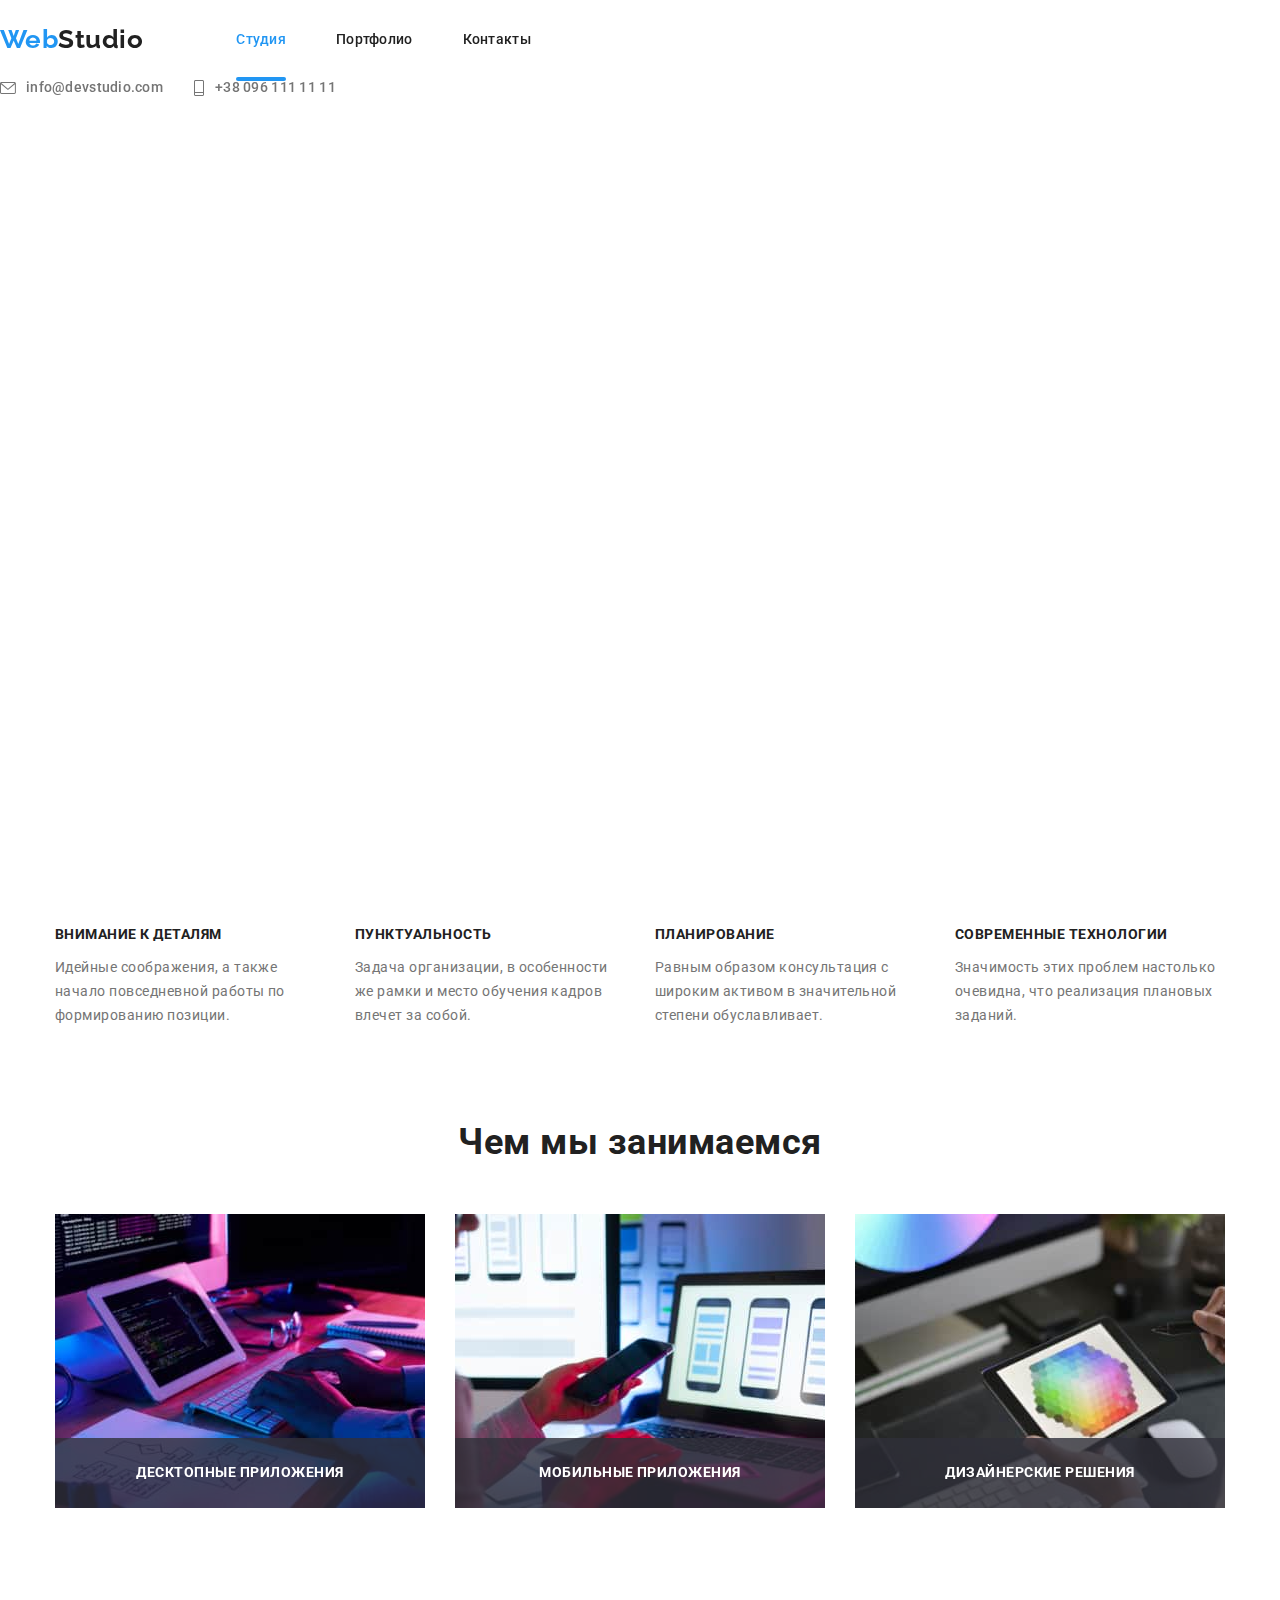
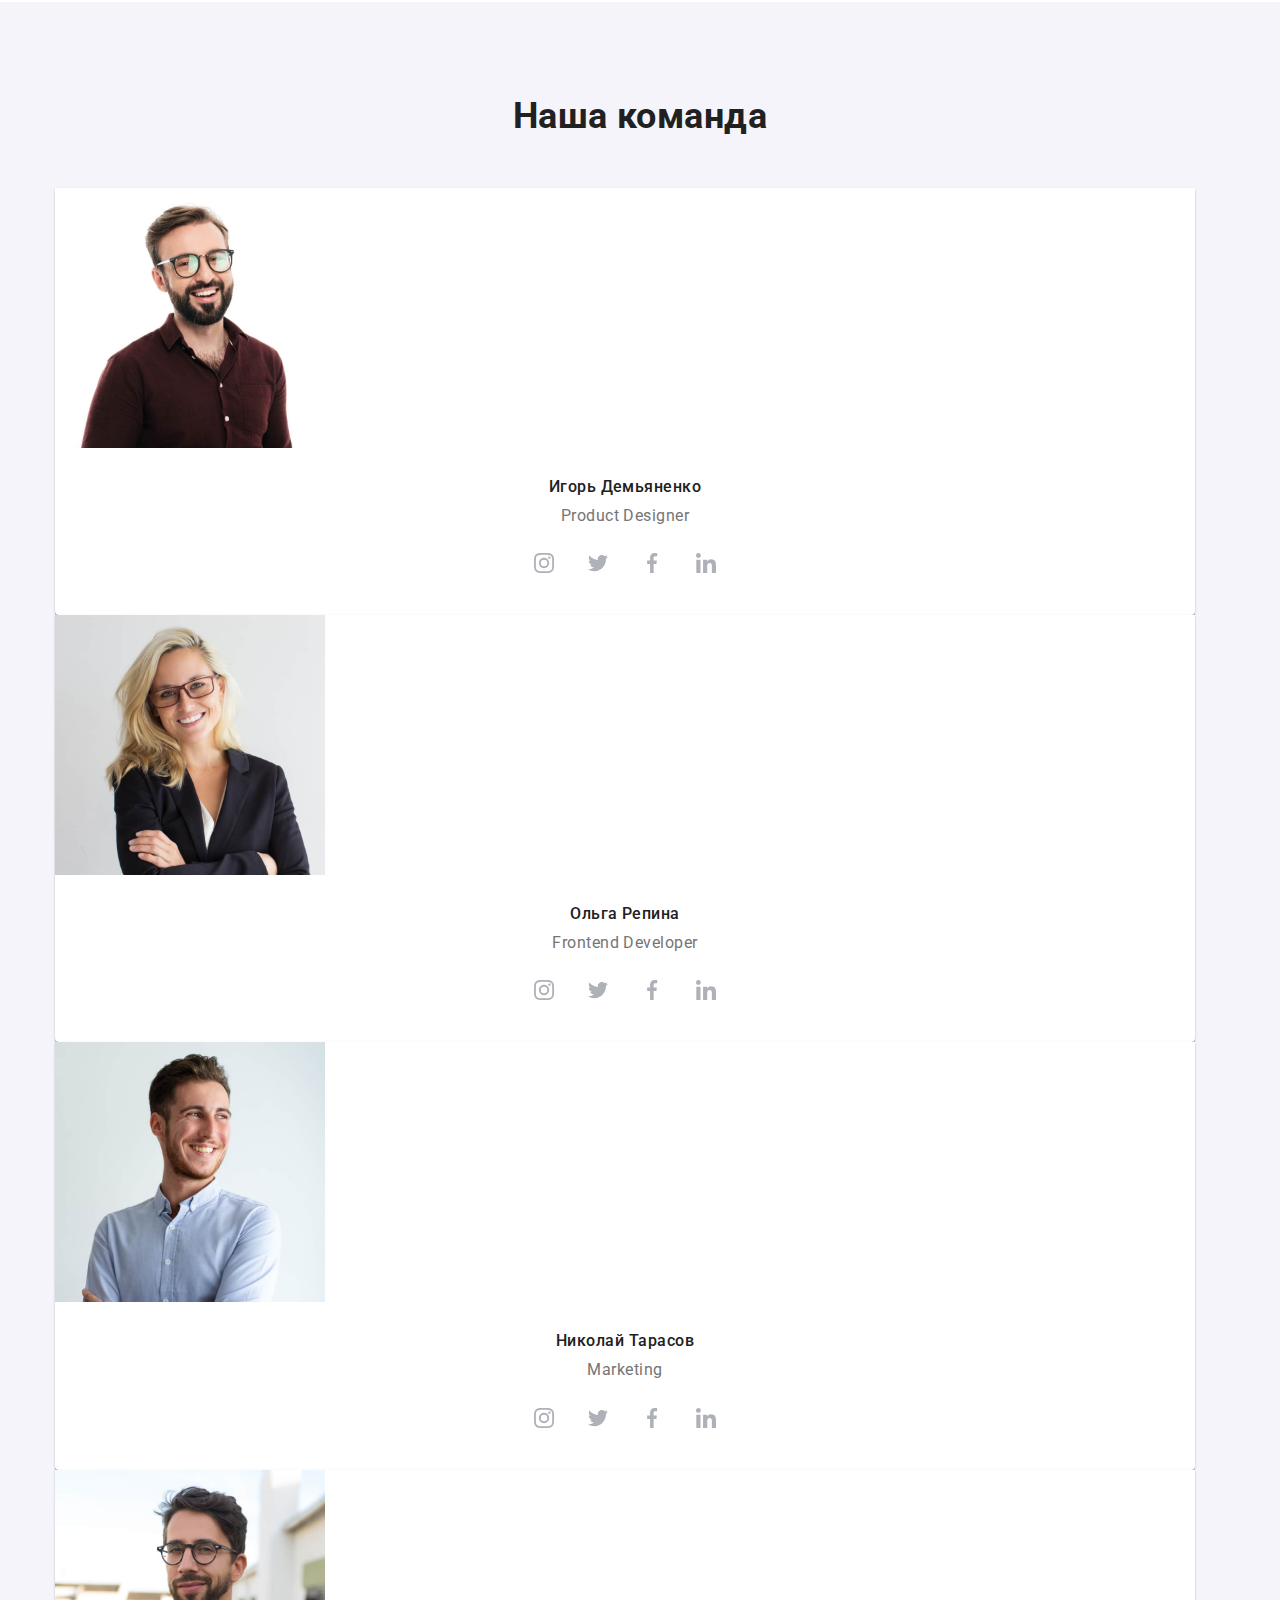
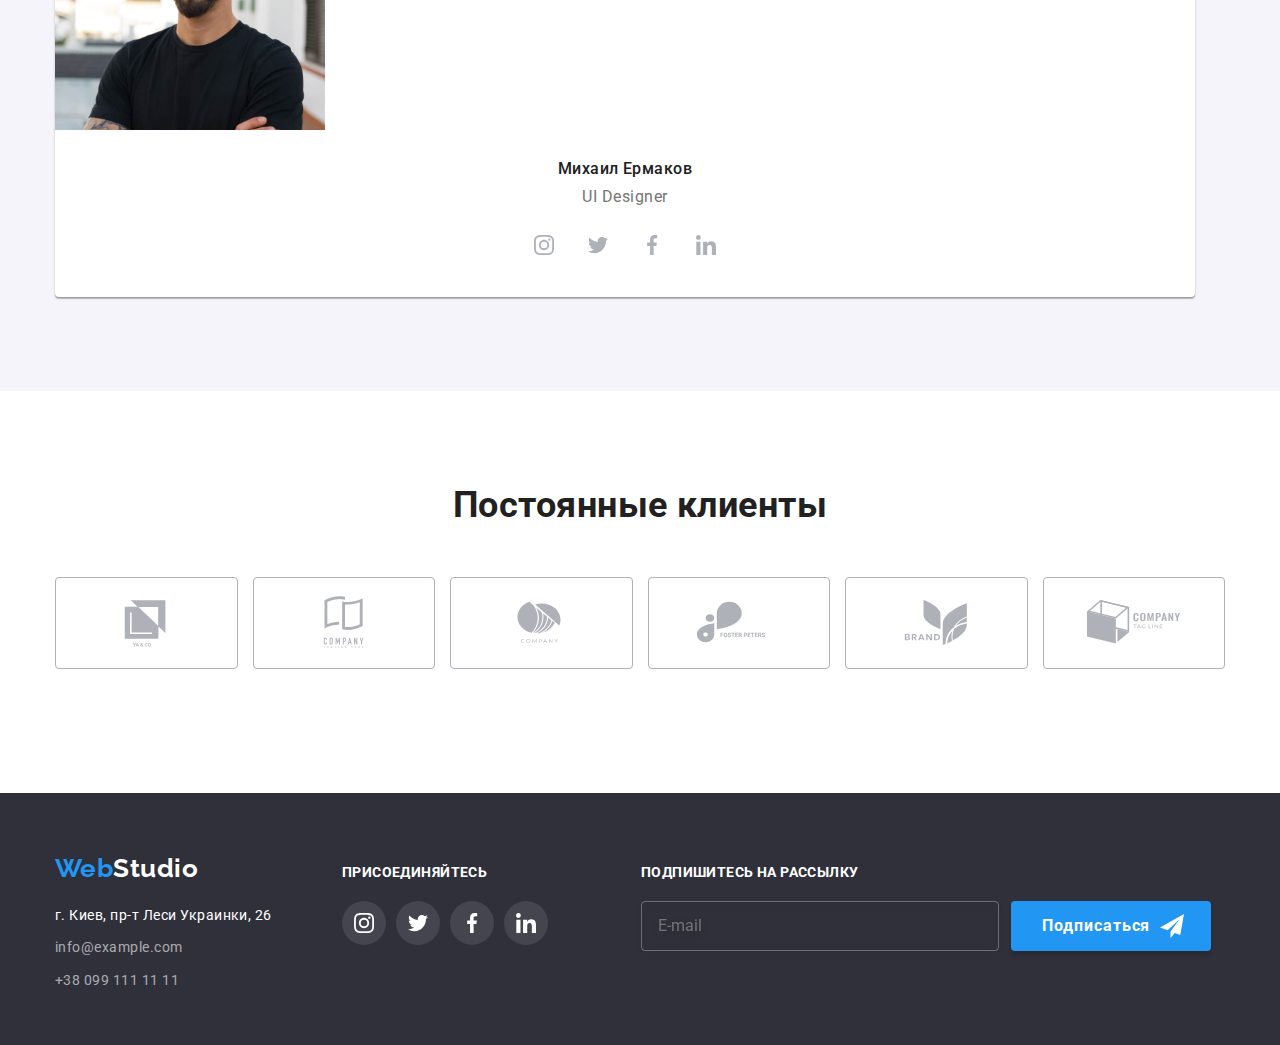
==== commit aef9abfb: "Add changes" ====
--- a/index.html
+++ b/index.html
@@ -23,7 +23,7 @@
             <a href="./index.html" class="nav__logo-link">
               <span class="nav__logo">Web</span>Studio
             </a>
-            <ul class="nav__list">
+            <ul class="nav__list" data-menu>
               <li class="nav__item">
                 <a href="./index.html" class="nav__link nav__current">Студия</a>
               </li>
--- a/css/main.min.css
+++ b/css/main.min.css
@@ -1,2 +1,2 @@
-/*! modern-normalize v1.1.0 | MIT License | https://github.com/sindresorhus/modern-normalize */*,::before,::after{-webkit-box-sizing:border-box;box-sizing:border-box}html{line-height:1.15;-webkit-text-size-adjust:100%;-moz-tab-size:4;-o-tab-size:4;tab-size:4}body{margin:0;font-family:system-ui,-apple-system,"Segoe UI",Roboto,Helvetica,Arial,sans-serif,"Apple Color Emoji","Segoe UI Emoji"}hr{height:0;color:inherit}abbr[title]{-webkit-text-decoration:underline dotted;text-decoration:underline dotted}b,strong{font-weight:bolder}code,kbd,samp,pre{font-family:ui-monospace, SFMono-Regular, Consolas, "Liberation Mono", Menlo, monospace;font-size:1em}small{font-size:80%}sub,sup{font-size:75%;line-height:0;position:relative;vertical-align:baseline}sub{bottom:-0.25em}sup{top:-0.5em}table{text-indent:0;border-color:inherit}button,input,optgroup,select,textarea{font-family:inherit;font-size:100%;line-height:1.15;margin:0}button,select{text-transform:none}button,[type="button"],[type="reset"],[type="submit"]{-webkit-appearance:button}::-moz-focus-inner{border-style:none;padding:0}:-moz-focusring{outline:1px dotted ButtonText}:-moz-ui-invalid{box-shadow:none}legend{padding:0}progress{vertical-align:baseline}::-webkit-inner-spin-button,::-webkit-outer-spin-button{height:auto}[type="search"]{-webkit-appearance:textfield;outline-offset:-2px}::-webkit-search-decoration{-webkit-appearance:none}::-webkit-file-upload-button{-webkit-appearance:button;font:inherit}summary{display:list-item}.nav__list,.head-address,.features,.occupation,.team,.clients,.projects,.footer-address,.media-box__list{list-style:none;padding:0;margin:0}.nav__logo,.address-box__logo{color:#2196f3;font-family:Raleway, sans-serif}.media-box__title,.footer-form__title{text-transform:uppercase;margin-bottom:20px;margin-top:0;padding:0;font-weight:700;font-size:14px;line-height:1.14;letter-spacing:0.03em;color:#fff}body{background-color:#fff;color:#757575;font-family:Roboto, sans-serif;font-style:normal;letter-spacing:0.03em}.container{padding-left:15px;padding-right:15px}@media screen and (min-width: 480px){.container{width:480px}}@media screen and (min-width: 768px){.container{width:768px}}@media screen and (min-width: 1200px){.container{width:1200px;margin:0 auto}}.button{height:50px;width:200px;background-color:#2196f3;color:#fff;cursor:pointer;font-family:inherit;font-weight:700;font-size:16px;line-height:1.9px;letter-spacing:0.06em;-webkit-box-shadow:0px 4px 4px rgba(0,0,0,0.15);box-shadow:0px 4px 4px rgba(0,0,0,0.15);border-color:transparent;border-radius:4px}.section-title{color:#212121;font-weight:700;font-size:28px;line-height:1.17;text-align:center;margin:0;padding-bottom:30px;padding-top:60px}@media screen and (min-width: 1200px){.section-title{padding-bottom:50px;padding-top:94px;font-size:36px;line-height:1.16}}.page-header{border:1px solid #ececec}.page-header--justify{height:80px}@media screen and (min-width: 768px){.page-header__container{display:-webkit-box;display:-ms-flexbox;display:flex;-webkit-box-align:center;-ms-flex-align:center;align-items:center}}.nav{display:-webkit-box;display:-ms-flexbox;display:flex}.nav__logo-link{color:#212121;font-family:Raleway, sans-serif;text-decoration:none;font-weight:700;font-size:24px;line-height:1.16;margin-right:88px;margin-bottom:25px;margin-top:24px}@media screen and (min-width: 1200px){.nav__logo-link{font-weight:700;font-size:26px;line-height:1.19;margin-right:93px;margin-bottom:25px;margin-top:24px}}.nav__list{display:-webkit-box;display:-ms-flexbox;display:flex}@media screen and (max-width: 767px){.nav__list{display:none}}.nav__item:not(:last-child){margin-right:50px}.nav__link{color:#212121;text-decoration:none;letter-spacing:0.02em;padding:32px 0;display:block;font-weight:500;font-size:14px;line-height:1.14;-webkit-transition:color 250ms cubic-bezier(0.4, 0, 0.2, 1);transition:color 250ms cubic-bezier(0.4, 0, 0.2, 1)}.nav__link:hover,.nav__link:focus{color:#2196f3}.nav__current{color:#2196f3;position:relative}.nav__current::after{content:"";display:inline-block;width:100%;height:4px;position:absolute;left:0;bottom:-1px;background-color:currentColor;border-radius:2px}.nav__button{display:-webkit-inline-box;display:-ms-inline-flexbox;display:inline-flex;margin:0;padding:0;border:none;background-color:transparent}.nav__button .nav__icon-cross{display:none}.nav__button.is-open .nav__icon-cross{display:block}.nav__button.is-open .nav__icon-menu{display:none}.head-address{padding-right:50px}@media screen and (max-width: 767px){.head-address{display:none}}@media screen and (min-width: 768px){.head-address{margin-left:84px}}@media screen and (min-width: 1200px){.head-address{display:-webkit-box;display:-ms-flexbox;display:flex;-webkit-box-align:center;-ms-flex-align:center;align-items:center;margin-left:auto}}.head-address__item:nth-child(1){margin-right:30px}.head-address__link{color:#757575;text-decoration:none;letter-spacing:0.02em;font-weight:500;font-size:14px;line-height:1.14;display:-webkit-box;display:-ms-flexbox;display:flex;-webkit-box-align:center;-ms-flex-align:center;align-items:center;-webkit-transition:color 250ms cubic-bezier(0.4, 0, 0.2, 1);transition:color 250ms cubic-bezier(0.4, 0, 0.2, 1)}.head-address__link:hover,.head-address__link:focus{color:#2196f3}.head-address__link:hover .head-address__icon,.head-address__link:focus .head-address__icon{fill:#2196f3}.head-address__icon{fill:#757575;margin-right:10px;-webkit-transition:fill 250ms cubic-bezier(0.4, 0, 0.2, 1);transition:fill 250ms cubic-bezier(0.4, 0, 0.2, 1)}.hero{text-align:center;padding:200px 0;background-image:-webkit-gradient(linear, left top, right top, from(rgba(47,48,58,0.4)), to(rgba(47,48,58,0.4))),url(../images/background.jpg);background-image:linear-gradient(to right, rgba(47,48,58,0.4), rgba(47,48,58,0.4)),url(../images/background.jpg);background-color:#2f303a;background-repeat:no-repeat;background-position:center;max-width:1600px}.hero__title{color:#fff;margin-top:0;margin-bottom:30px;font-weight:900;font-size:44px;line-height:1.37;letter-spacing:0.06em;text-transform:uppercase}.backdrop{position:fixed;top:0;left:0;width:100%;height:100%;z-index:1;background-color:rgba(0,0,0,0.2);-webkit-transition:250ms linear;transition:250ms linear}.backdrop.is-hidden{opacity:0;pointer-events:none;visibility:hidden}.backdrop.is-hidden .modal{-webkit-transform:translate(-50%, -50%) scale(0.9);transform:translate(-50%, -50%) scale(0.9)}.modal{position:absolute;top:50%;left:50%;width:450px;height:609px;-webkit-transform:translate(-50%, -50%) scale(1);transform:translate(-50%, -50%) scale(1);-webkit-transition:-webkit-transform 250ms linear;transition:-webkit-transform 250ms linear;transition:transform 250ms linear;transition:transform 250ms linear, -webkit-transform 250ms linear;-webkit-box-shadow:0px 1px 3px rgba(0,0,0,0.12),0px 1px 1px rgba(0,0,0,0.14),0px 2px 1px rgba(0,0,0,0.2);box-shadow:0px 1px 3px rgba(0,0,0,0.12),0px 1px 1px rgba(0,0,0,0.14),0px 2px 1px rgba(0,0,0,0.2);border-radius:4px;background-color:#fff;padding:40px}@media screen and (min-width: 768px){.modal{width:528px;height:581px}}.modal__button{position:absolute;top:8px;right:8px;width:30px;height:30px;padding:0;border-radius:50%;border:1px solid rgba(0,0,0,0.1);background-color:#fff;cursor:pointer}.modal__button:hover .modal__icon,.modal__button:focus .modal__icon{fill:#2196f3}.modal__icon{-webkit-transition:fill 250ms cubic-bezier(0.4, 0, 0.2, 1);transition:fill 250ms cubic-bezier(0.4, 0, 0.2, 1);margin:0 9px}.modal__text{font-weight:700;font-size:20px;line-height:1.15;margin:0 0 12px 0;color:#212121}.form__label{font-weight:400;font-size:12px;line-height:1.16;letter-spacing:0.01em;display:-webkit-box;display:-ms-flexbox;display:flex;color:#757575}.form__box{position:relative}.form__input{width:100%;height:40px;border:1px solid rgba(33,33,33,0.2);border-radius:4px;padding:11px 42px;margin-bottom:10px;margin-top:4px;font-weight:normal;font-size:12px;line-height:1.16;letter-spacing:0.01em}.form__input:focus{border:1px solid #2196f3;outline:0}.form__input:focus ~ .form__icon{fill:#2196f3}.form__icon{position:absolute;top:0;left:14px}.form__comment{width:100%;height:120px;border:1px solid rgba(33,33,33,0.2);border-radius:4px;resize:none;padding:12px 16px;margin-top:4px;font-weight:normal;font-size:12px;line-height:1.16;letter-spacing:0.01em}.form__comment::-webkit-input-placeholder{color:rgba(117,117,117,0.5)}.form__comment:-ms-input-placeholder{color:rgba(117,117,117,0.5)}.form__comment::-ms-input-placeholder{color:rgba(117,117,117,0.5)}.form__comment::placeholder{color:rgba(117,117,117,0.5)}.form__comment:focus{border:1px solid #2196f3;outline:0}.form__comment:not(:placeholder-shown){color:#212121}.checkbox{font-weight:normal;font-size:12px;line-height:1.16;color:#757575;-webkit-box-align:center;-ms-flex-align:center;align-items:center;-webkit-box-pack:justify;-ms-flex-pack:justify;justify-content:space-between;display:-webkit-box;display:-ms-flexbox;display:flex}@media screen and (min-width: 1200px){.checkbox{font-size:14px;line-height:1.71}}.form__checkbox{margin-bottom:30px;margin-top:20px}.checkbox__visually-hidden{position:absolute;white-space:nowrap;width:1px;height:1px;overflow:hidden;border:0;padding:0;clip:rect(0 0 0 0);-webkit-clip-path:inset(50%);clip-path:inset(50%);margin:-1px}.checkbox__visually-hidden:checked+.checkbox__icon{background-color:#2196f3;border:transparent}.checkbox__icon{width:16px;height:15px;border-radius:2px;border:2px solid #212121;margin-bottom:3px;cursor:pointer}@media screen and (min-width: 1200px){.checkbox__icon{margin-right:7px}}.checkbox__link{color:#2196f3}.section-title--visually-hidden{position:absolute;white-space:nowrap;width:1px;height:1px;overflow:hidden;border:0;padding:0;clip:rect(0 0 0 0);-webkit-clip-path:inset(50%);clip-path:inset(50%);margin:-1px}.features{padding-top:60px;padding-bottom:60px}@media screen and (min-width: 768px){.features{display:-webkit-box;display:-ms-flexbox;display:flex;-ms-flex-wrap:wrap;flex-wrap:wrap}}@media screen and (min-width: 1200px){.features{padding-top:94px;padding-bottom:0;display:-webkit-box;display:-ms-flexbox;display:flex;-ms-flex-wrap:nowrap;flex-wrap:nowrap}}.features__item{margin-bottom:30px}@media screen and (min-width: 768px){.features__item{width:calc((100% - 2 * 30px) / 2);margin-right:15px;margin-left:15px}}@media screen and (min-width: 1200px){.features__item{margin:0}}@media screen and (min-width: 1200px){.features__item:not(:last-child){margin-right:30px}}.features__icon{background-color:#f5f4fa;display:block;margin-bottom:30px;padding:25px 100px}@media screen and (max-width: 768px){.features__icon{width:450px}}@media screen and (min-width: 768px) and (max-width: 1200px){.features__icon{width:354px}}.features__title{color:#212121;font-weight:700;font-size:14px;line-height:1.14;text-transform:uppercase}@media screen and (max-width: 767px){.features__title{text-align:center}}.features__text{font-size:14px;line-height:1.71;margin-bottom:0}@media screen and (max-width: 1199px){.section-occupation{display:none}}.occupation{display:-webkit-box;display:-ms-flexbox;display:flex;padding-bottom:94px}.occupation__item{position:relative;display:-webkit-box;display:-ms-flexbox;display:flex}.occupation__item:not(:last-child){margin-right:30px}.occupation__caption{position:absolute;bottom:0;left:0;width:370px;height:70px;display:-webkit-box;display:-ms-flexbox;display:flex;-webkit-box-align:center;-ms-flex-align:center;align-items:center;-webkit-box-pack:center;-ms-flex-pack:center;justify-content:center;font-weight:700;font-size:14px;line-height:1.14;text-transform:uppercase;color:#fff;background-color:rgba(47,48,58,0.8)}.occupation__text{margin:0;padding:0}.section{background-color:#f5f4fa}@media screen and (min-width: 768px){.team{padding-bottom:94px}}.team__item{-webkit-box-shadow:0px 1px 3px rgba(0,0,0,0.12),0px 1px 1px rgba(0,0,0,0.14),0px 2px 1px rgba(0,0,0,0.2);box-shadow:0px 1px 3px rgba(0,0,0,0.12),0px 1px 1px rgba(0,0,0,0.14),0px 2px 1px rgba(0,0,0,0.2);border-radius:0px 0px 4px 4px;margin-right:30px;text-align:center;background-color:#fff}.team__pic{display:block}.team__title{color:#212121;font-weight:500;font-size:16px;line-height:1.18;padding:30px 0 10px;margin:0}.team__text{padding-bottom:16px;margin:0}.media-links{padding:0;display:-webkit-box;display:-ms-flexbox;display:flex;-webkit-box-pack:center;-ms-flex-pack:center;justify-content:center;padding-bottom:30px}.media-links__item{width:44px;height:44px;border:none;border-radius:50%;-webkit-box-align:center;-ms-flex-align:center;align-items:center;display:-webkit-box;display:-ms-flexbox;display:flex;margin-right:10px;-webkit-box-pack:center;-ms-flex-pack:center;justify-content:center;background-color:#fff;-webkit-transition:background-color 250ms cubic-bezier(0.4, 0, 0.2, 1);transition:background-color 250ms cubic-bezier(0.4, 0, 0.2, 1)}.media-links__item:hover,.media-links__item:focus{background-color:#2196f3}.media-links__item:nth-child(4){margin-right:0}.media-links__item:hover .media-links__icon,.media-links__item:focus .media-links__icon{fill:#fff}.media-links__link{width:100%;height:100%;display:-webkit-box;display:-ms-flexbox;display:flex;-webkit-box-pack:center;-ms-flex-pack:center;justify-content:center;-webkit-box-align:center;-ms-flex-align:center;align-items:center}.media-links__icon{fill:#afb1b8;-webkit-transition:fill 250ms cubic-bezier(0.4, 0, 0.2, 1);transition:fill 250ms cubic-bezier(0.4, 0, 0.2, 1)}.clients{display:-webkit-box;display:-ms-flexbox;display:flex;-webkit-box-pack:center;-ms-flex-pack:center;justify-content:center;-ms-flex-wrap:wrap;flex-wrap:wrap;padding-bottom:60px}@media screen and (min-width: 1200px){.clients{-ms-flex-wrap:nowrap;flex-wrap:nowrap;padding-bottom:94px;margin-bottom:0}}.clients__item{border:1px solid #afb1b8;border-radius:4px;margin-right:30px;background-color:#fff;width:calc((100% - 4 * 15px) / 2);height:92px;margin-bottom:30px;-webkit-transition:border 250ms cubic-bezier(0.4, 0, 0.2, 1);transition:border 250ms cubic-bezier(0.4, 0, 0.2, 1)}@media screen and (min-width: 768px){.clients__item{width:calc((100% - 6 * 15px) / 3)}}.clients__item:hover,.clients__item:focus{border:1px solid #2196f3}@media screen and (max-width: 480px){.clients__item:nth-child(even){margin-right:0}}@media screen and (min-width: 768px) and (max-width: 1199px){.clients__item:nth-child(3n+3){margin-right:0}}@media screen and (min-width: 768px) and (max-width: 1199px){.clients__item:nth-last-child(-n+3){margin-bottom:0}}.clients__item:hover .clients__icon,.clients__item:focus .clients__icon{fill:#2196f3}.clients__link{width:100%;height:100%;display:-webkit-box;display:-ms-flexbox;display:flex;-webkit-box-pack:center;-ms-flex-pack:center;justify-content:center;-webkit-box-align:center;-ms-flex-align:center;align-items:center}.clients__icon{fill:#afb1b8;-webkit-transition:fill 250ms cubic-bezier(0.4, 0, 0.2, 1);transition:fill 250ms cubic-bezier(0.4, 0, 0.2, 1)}.filter{display:-webkit-box;display:-ms-flexbox;display:flex;-webkit-box-pack:center;-ms-flex-pack:center;justify-content:center}@media screen and (max-width: 767px){.filter{-webkit-box-pack:start;-ms-flex-pack:start;justify-content:flex-start;-ms-flex-wrap:wrap;flex-wrap:wrap;margin-top:60px;margin-bottom:40px}}@media screen and (min-width: 768px){.filter{padding-top:60px;padding-bottom:30px}}@media screen and (min-width: 1200px){.filter{margin:94px 0 50px}}.filter__button{background-color:#f5f4fa;color:#212121;cursor:pointer;font-family:inherit;border-radius:4px;padding:6px 22px;border:none;margin-right:8px;font-weight:500;font-size:16px;line-height:1.6;-webkit-transition:background-color 250ms cubic-bezier(0.4, 0, 0.2, 1),color 250ms cubic-bezier(0.4, 0, 0.2, 1),-webkit-box-shadow 250ms cubic-bezier(0.4, 0, 0.2, 1);transition:background-color 250ms cubic-bezier(0.4, 0, 0.2, 1),color 250ms cubic-bezier(0.4, 0, 0.2, 1),-webkit-box-shadow 250ms cubic-bezier(0.4, 0, 0.2, 1);transition:box-shadow 250ms cubic-bezier(0.4, 0, 0.2, 1),background-color 250ms cubic-bezier(0.4, 0, 0.2, 1),color 250ms cubic-bezier(0.4, 0, 0.2, 1);transition:box-shadow 250ms cubic-bezier(0.4, 0, 0.2, 1),background-color 250ms cubic-bezier(0.4, 0, 0.2, 1),color 250ms cubic-bezier(0.4, 0, 0.2, 1),-webkit-box-shadow 250ms cubic-bezier(0.4, 0, 0.2, 1)}.filter__button:last-child{margin-right:0}@media screen and (max-width: 767px){.filter__button:nth-child(-n+3){margin-bottom:15px}}.filter__button:hover,.filter__button:focus{background-color:#2196f3;color:#fff;-webkit-box-shadow:0px 3px 1px rgba(0,0,0,0.1),0px 1px 2px rgba(0,0,0,0.08),0px 2px 2px rgba(0,0,0,0.12);box-shadow:0px 3px 1px rgba(0,0,0,0.1),0px 1px 2px rgba(0,0,0,0.08),0px 2px 2px rgba(0,0,0,0.12)}.filter--accent{background-color:#2196f3;color:#fff;-webkit-box-shadow:0px 3px 1px rgba(0,0,0,0.1),0px 1px 2px rgba(0,0,0,0.08),0px 2px 2px rgba(0,0,0,0.12);box-shadow:0px 3px 1px rgba(0,0,0,0.1),0px 1px 2px rgba(0,0,0,0.08),0px 2px 2px rgba(0,0,0,0.12)}.projects{display:-webkit-box;display:-ms-flexbox;display:flex;-ms-flex-wrap:wrap;flex-wrap:wrap;margin-bottom:94px;width:inherit}.projects__item{margin-right:30px;margin-bottom:30px;border:1px solid #eeeeee;width:450px;height:404px;-webkit-transition:-webkit-box-shadow 250ms cubic-bezier(0.4, 0, 0.2, 1);transition:-webkit-box-shadow 250ms cubic-bezier(0.4, 0, 0.2, 1);transition:box-shadow 250ms cubic-bezier(0.4, 0, 0.2, 1);transition:box-shadow 250ms cubic-bezier(0.4, 0, 0.2, 1), -webkit-box-shadow 250ms cubic-bezier(0.4, 0, 0.2, 1)}@media screen and (min-width: 768px){.projects__item{width:354px;height:440px}}@media screen and (min-width: 1200px){.projects__item{width:370px;height:404px}}.projects__item:hover,.projects__item:focus{-webkit-box-shadow:0px 1px 1px rgba(0,0,0,0.12),0px 4px 4px rgba(0,0,0,0.06),1px 4px 6px rgba(0,0,0,0.16);box-shadow:0px 1px 1px rgba(0,0,0,0.12),0px 4px 4px rgba(0,0,0,0.06),1px 4px 6px rgba(0,0,0,0.16)}.projects__item:hover .projects__box::before,.projects__item:focus .projects__box::before{background-color:rgba(33,150,243,0.9);-webkit-transform:translateY(0);transform:translateY(0)}.projects__item:hover .projects__text,.projects__item:focus .projects__text{-webkit-transform:translateY(0);transform:translateY(0)}.projects__link{cursor:pointer}.projects__box{position:relative;overflow:hidden;background-color:rgba(33,150,243,0.9)}.projects__box::before{position:absolute;top:0;left:0;width:100%;height:100%;content:"";background-color:rgba(33,150,243,0.9);-webkit-transform:translateY(100%);transform:translateY(100%);-webkit-transition:-webkit-transform 250ms cubic-bezier(0.4, 0, 0.2, 1);transition:-webkit-transform 250ms cubic-bezier(0.4, 0, 0.2, 1);transition:transform 250ms cubic-bezier(0.4, 0, 0.2, 1);transition:transform 250ms cubic-bezier(0.4, 0, 0.2, 1), -webkit-transform 250ms cubic-bezier(0.4, 0, 0.2, 1)}.projects__pic{display:block;width:100%}.projects__text{margin:0;padding:63px 24px;position:absolute;top:0;left:0;-webkit-transform:translateY(100%);transform:translateY(100%);-webkit-transition:-webkit-transform 250ms cubic-bezier(0.4, 0, 0.2, 1);transition:-webkit-transform 250ms cubic-bezier(0.4, 0, 0.2, 1);transition:transform 250ms cubic-bezier(0.4, 0, 0.2, 1);transition:transform 250ms cubic-bezier(0.4, 0, 0.2, 1), -webkit-transform 250ms cubic-bezier(0.4, 0, 0.2, 1);font-weight:400;font-size:18px;line-height:1.55;color:#fff}.projects__title{color:#212121;font-weight:700;font-size:18px;line-height:2;letter-spacing:0.06em;padding:20px 24px 4px;margin:0}.projects__description{font-size:16px;line-height:1.87;padding:0 24px 20px;margin:0}.page-footer{background-color:#2f303a;padding:60px 0}@media screen and (min-width: 1200px){.page-footer{height:252px}}@media screen and (min-width: 1200px){.page-footer--align{display:-webkit-box;display:-ms-flexbox;display:flex;-webkit-box-align:baseline;-ms-flex-align:baseline;align-items:baseline}}@media screen and (min-width: 768px){.page-footer__container{display:-webkit-box;display:-ms-flexbox;display:flex;-ms-flex-pack:distribute;justify-content:space-around;margin-bottom:60px}}@media screen and (min-width: 1200px){.page-footer__container{-webkit-box-pack:center;-ms-flex-pack:center;justify-content:center;-webkit-box-align:baseline;-ms-flex-align:baseline;align-items:baseline;margin-bottom:0}}@media screen and (max-width: 768px){.address-box{margin-bottom:60px;text-align:center}}@media screen and (min-width: 1200px){.address-box{margin-right:70px}}.address-box__link{color:#fff;font-family:Raleway, sans-serif;text-decoration:none;font-weight:700;font-size:24px;line-height:1.16;margin-bottom:20px;display:block}@media screen and (min-width: 768px) and (max-width: 1199px){.address-box__link{display:-webkit-box;display:-ms-flexbox;display:flex;-webkit-box-pack:center;-ms-flex-pack:center;justify-content:center;font-size:26px;line-height:1.19}}@media screen and (min-width: 1200px){.address-box__link{font-size:26px;line-height:1.19}}.footer-address__item{margin-bottom:8px}.footer-address__item:last-child{margin-bottom:0}@media screen and (min-width: 1200px){.footer-address__item{margin-bottom:9px}}.footer-address__link{text-decoration:none;-webkit-transition:color 250ms cubic-bezier(0.4, 0, 0.2, 1);transition:color 250ms cubic-bezier(0.4, 0, 0.2, 1)}.footer-address__link:hover,.footer-address__link:focus{color:#2196f3}.footer-address__link--address{color:#fff;font-weight:400;font-size:14px;font-style:normal;line-height:1.71}.footer-address__link--email,.footer-address__link--tel{color:rgba(255,255,255,0.6);font-style:normal;font-weight:400;font-size:14px;line-height:1.71}@media screen and (max-width: 768px){.media-box{margin-bottom:60px}}@media screen and (min-width: 1200px){.media-box{display:-webkit-box;display:-ms-flexbox;display:flex;width:206px;height:80px;-webkit-box-orient:vertical;-webkit-box-direction:normal;-ms-flex-direction:column;flex-direction:column;margin-right:93px}}@media screen and (max-width: 768px){.media-box__title{text-align:center}}.media-box__list{display:-webkit-box;display:-ms-flexbox;display:flex;-webkit-box-pack:center;-ms-flex-pack:center;justify-content:center}.media-box__item{width:44px;height:44px;border:none;border-radius:50%;-webkit-box-align:center;-ms-flex-align:center;align-items:center;display:-webkit-box;display:-ms-flexbox;display:flex;margin-right:10px;-webkit-box-pack:center;-ms-flex-pack:center;justify-content:center;background-color:rgba(255,255,255,0.1);-webkit-transition:background-color 250ms cubic-bezier(0.4, 0, 0.2, 1);transition:background-color 250ms cubic-bezier(0.4, 0, 0.2, 1)}.media-box__item:hover,.media-box__item:focus{background-color:#2196f3}.media-box__item:nth-child(4){margin-right:0}.media-box__link{width:100%;height:100%;display:-webkit-box;display:-ms-flexbox;display:flex;-webkit-box-pack:center;-ms-flex-pack:center;justify-content:center;-webkit-box-align:center;-ms-flex-align:center;align-items:center}.media-box__icon{fill:#fff}.footer-form{display:-webkit-box;display:-ms-flexbox;display:flex;-webkit-box-pack:center;-ms-flex-pack:center;justify-content:center;-webkit-box-align:center;-ms-flex-align:center;align-items:center;-webkit-box-orient:vertical;-webkit-box-direction:normal;-ms-flex-direction:column;flex-direction:column}@media screen and (min-width: 1200px){.footer-form{-webkit-box-align:end;-ms-flex-align:end;align-items:flex-end;-webkit-box-orient:horizontal;-webkit-box-direction:normal;-ms-flex-direction:row;flex-direction:row}}@media screen and (max-width: 1199px){.footer-form__container{margin-bottom:20px}}@media screen and (max-width: 1199px){.footer-form__title{text-align:center}}.footer-form__input{width:450px;height:50px;border:1px solid rgba(255,255,255,0.3);-webkit-filter:drop-shadow(0px 4px 4px rgba(0,0,0,0.15));filter:drop-shadow(0px 4px 4px rgba(0,0,0,0.15));border-radius:4px;padding-left:16px;margin-right:12px;background-color:inherit;color:#fff}@media screen and (min-width: 1200px){.footer-form__input{width:358px}}.footer-form--subscribe{display:-webkit-box;display:-ms-flexbox;display:flex;-webkit-box-align:center;-ms-flex-align:center;align-items:center;padding-left:29px}.footer-form__icon{margin-left:10px}
+/*! modern-normalize v1.1.0 | MIT License | https://github.com/sindresorhus/modern-normalize */*,::before,::after{-webkit-box-sizing:border-box;box-sizing:border-box}html{line-height:1.15;-webkit-text-size-adjust:100%;-moz-tab-size:4;-o-tab-size:4;tab-size:4}body{margin:0;font-family:system-ui,-apple-system,"Segoe UI",Roboto,Helvetica,Arial,sans-serif,"Apple Color Emoji","Segoe UI Emoji"}hr{height:0;color:inherit}abbr[title]{-webkit-text-decoration:underline dotted;text-decoration:underline dotted}b,strong{font-weight:bolder}code,kbd,samp,pre{font-family:ui-monospace, SFMono-Regular, Consolas, "Liberation Mono", Menlo, monospace;font-size:1em}small{font-size:80%}sub,sup{font-size:75%;line-height:0;position:relative;vertical-align:baseline}sub{bottom:-0.25em}sup{top:-0.5em}table{text-indent:0;border-color:inherit}button,input,optgroup,select,textarea{font-family:inherit;font-size:100%;line-height:1.15;margin:0}button,select{text-transform:none}button,[type="button"],[type="reset"],[type="submit"]{-webkit-appearance:button}::-moz-focus-inner{border-style:none;padding:0}:-moz-focusring{outline:1px dotted ButtonText}:-moz-ui-invalid{box-shadow:none}legend{padding:0}progress{vertical-align:baseline}::-webkit-inner-spin-button,::-webkit-outer-spin-button{height:auto}[type="search"]{-webkit-appearance:textfield;outline-offset:-2px}::-webkit-search-decoration{-webkit-appearance:none}::-webkit-file-upload-button{-webkit-appearance:button;font:inherit}summary{display:list-item}.nav__list,.head-address,.features,.occupation,.team,.clients,.projects,.footer-address,.media-box__list{list-style:none;padding:0;margin:0}.nav__logo,.address-box__logo{color:#2196f3;font-family:Raleway, sans-serif}.media-box__title,.footer-form__title{text-transform:uppercase;margin-bottom:20px;margin-top:0;padding:0;font-weight:700;font-size:14px;line-height:1.14;letter-spacing:0.03em;color:#fff}body{background-color:#fff;color:#757575;font-family:Roboto, sans-serif;font-style:normal;letter-spacing:0.03em}.container{padding-left:15px;padding-right:15px}@media screen and (min-width: 480px){.container{width:480px}}@media screen and (min-width: 768px){.container{width:768px}}@media screen and (min-width: 1200px){.container{width:1200px;margin:0 auto}}.button{height:50px;width:200px;background-color:#2196f3;color:#fff;cursor:pointer;font-family:inherit;font-weight:700;font-size:16px;line-height:1.9px;letter-spacing:0.06em;-webkit-box-shadow:0px 4px 4px rgba(0,0,0,0.15);box-shadow:0px 4px 4px rgba(0,0,0,0.15);border-color:transparent;border-radius:4px}.section-title{color:#212121;font-weight:700;font-size:28px;line-height:1.17;text-align:center;margin:0;padding-bottom:30px;padding-top:60px}@media screen and (min-width: 1200px){.section-title{padding-bottom:50px;padding-top:94px;font-size:36px;line-height:1.16}}.page-header{border:1px solid #ececec;position:relative}.page-header--justify{height:80px}@media screen and (min-width: 480px) and (max-width: 767px){.page-header--justify{display:-webkit-box;display:-ms-flexbox;display:flex;-webkit-box-pack:justify;-ms-flex-pack:justify;justify-content:space-between;-webkit-box-align:center;-ms-flex-align:center;align-items:center}}@media screen and (min-width: 768px){.page-header__container{display:-webkit-box;display:-ms-flexbox;display:flex;-webkit-box-align:center;-ms-flex-align:center;align-items:center;display:block;position:fixed;top:0;left:0;width:100%;height:100%;background-color:#fff}}.nav{display:-webkit-box;display:-ms-flexbox;display:flex}.nav__logo-link{color:#212121;font-family:Raleway, sans-serif;text-decoration:none;font-weight:700;font-size:24px;line-height:1.16;margin-right:88px;margin-bottom:25px;margin-top:24px}@media screen and (min-width: 1200px){.nav__logo-link{font-weight:700;font-size:26px;line-height:1.19;margin-right:93px;margin-bottom:25px;margin-top:24px}}.nav__list{display:-webkit-box;display:-ms-flexbox;display:flex}@media screen and (max-width: 767px){.nav__list{display:none;position:absolute;left:0;top:100%;height:796px;width:100%}.nav__list.is-open{display:block;position:fixed;top:0;left:0;width:100%;height:100%;background-color:#fff;z-index:999}}@media screen and (min-width: 768px){.nav__item:not(:last-child){margin-right:50px}}.nav__link{color:#212121;text-decoration:none;letter-spacing:0.02em;padding:32px 0;display:block;-webkit-transition:color 250ms cubic-bezier(0.4, 0, 0.2, 1);transition:color 250ms cubic-bezier(0.4, 0, 0.2, 1);font-weight:500;font-size:40px;line-height:1.17;letter-spacing:0.02em}@media screen and (min-width: 768px){.nav__link{font-size:14px;line-height:1.14;text-align:center}}.nav__link:hover,.nav__link:focus{color:#2196f3}.nav__current{color:#2196f3;position:relative}@media screen and (min-width: 768px){.nav__current::after{content:"";display:inline-block;width:100%;height:4px;position:absolute;left:0;bottom:-1px;background-color:currentColor;border-radius:2px}}.nav__button{display:none}@media screen and (max-width: 767px){.nav__button{display:-webkit-inline-box;display:-ms-inline-flexbox;display:inline-flex;margin:0;padding:0;border:none;background-color:transparent}}.nav__button .nav__icon-cross{display:none}.nav__button .nav__icon-menu{display:block}.nav__button.is-open .nav__icon-cross{display:block}.nav__button.is-open .nav__icon-menu{display:none}.head-address{padding-right:50px}@media screen and (max-width: 767px){.head-address{display:none}}@media screen and (min-width: 768px){.head-address{margin-left:84px}}@media screen and (min-width: 1200px){.head-address{display:-webkit-box;display:-ms-flexbox;display:flex;-webkit-box-align:center;-ms-flex-align:center;align-items:center;margin-left:auto}}.head-address__item:nth-child(1){margin-right:30px}.head-address__link{color:#757575;text-decoration:none;letter-spacing:0.02em;font-weight:500;font-size:14px;line-height:1.14;display:-webkit-box;display:-ms-flexbox;display:flex;-webkit-box-align:center;-ms-flex-align:center;align-items:center;-webkit-transition:color 250ms cubic-bezier(0.4, 0, 0.2, 1);transition:color 250ms cubic-bezier(0.4, 0, 0.2, 1)}.head-address__link:hover,.head-address__link:focus{color:#2196f3}.head-address__link:hover .head-address__icon,.head-address__link:focus .head-address__icon{fill:#2196f3}.head-address__icon{fill:#757575;margin-right:10px;-webkit-transition:fill 250ms cubic-bezier(0.4, 0, 0.2, 1);transition:fill 250ms cubic-bezier(0.4, 0, 0.2, 1)}.hero{text-align:center;padding:200px 0;background-image:-webkit-gradient(linear, left top, right top, from(rgba(47,48,58,0.4)), to(rgba(47,48,58,0.4))),url(../images/background.jpg);background-image:linear-gradient(to right, rgba(47,48,58,0.4), rgba(47,48,58,0.4)),url(../images/background.jpg);background-color:#2f303a;background-repeat:no-repeat;background-position:center;max-width:1600px}@media screen and (min-width: 480px){.hero{width:480px}}@media screen and (min-width: 768px){.hero{width:768px}}@media screen and (min-width: 1200px){.hero{width:1600px}}.hero__title{color:#fff;margin-top:0;margin-bottom:30px;font-weight:900;font-size:44px;line-height:1.37;letter-spacing:0.06em;text-transform:uppercase}.backdrop{position:fixed;top:0;left:0;width:100%;height:100%;z-index:999;background-color:rgba(0,0,0,0.2);-webkit-transition:250ms linear;transition:250ms linear;overflow-y:scroll}.backdrop.is-hidden{opacity:0;pointer-events:none;visibility:hidden}.backdrop.is-hidden .modal{-webkit-transform:translate(-50%, -50%) scale(0.9);transform:translate(-50%, -50%) scale(0.9)}.modal{position:absolute;top:50%;left:50%;width:450px;height:609px;-webkit-transform:translate(-50%, -50%) scale(1);transform:translate(-50%, -50%) scale(1);-webkit-transition:-webkit-transform 250ms linear;transition:-webkit-transform 250ms linear;transition:transform 250ms linear;transition:transform 250ms linear, -webkit-transform 250ms linear;-webkit-box-shadow:0px 1px 3px rgba(0,0,0,0.12),0px 1px 1px rgba(0,0,0,0.14),0px 2px 1px rgba(0,0,0,0.2);box-shadow:0px 1px 3px rgba(0,0,0,0.12),0px 1px 1px rgba(0,0,0,0.14),0px 2px 1px rgba(0,0,0,0.2);border-radius:4px;background-color:#fff;padding:40px}@media screen and (min-width: 768px){.modal{width:528px;height:581px}}.modal__button{position:absolute;top:8px;right:8px;width:30px;height:30px;padding:0;border-radius:50%;border:1px solid rgba(0,0,0,0.1);background-color:#fff;cursor:pointer}.modal__button:hover .modal__icon,.modal__button:focus .modal__icon{fill:#2196f3}.modal__icon{-webkit-transition:fill 250ms cubic-bezier(0.4, 0, 0.2, 1);transition:fill 250ms cubic-bezier(0.4, 0, 0.2, 1);margin:0 9px}.modal__text{font-weight:700;font-size:20px;line-height:1.15;margin:0 0 12px 0;color:#212121}.form__label{font-weight:400;font-size:12px;line-height:1.16;letter-spacing:0.01em;display:-webkit-box;display:-ms-flexbox;display:flex;color:#757575}.form__box{position:relative}.form__input{width:100%;height:40px;border:1px solid rgba(33,33,33,0.2);border-radius:4px;padding:11px 42px;margin-bottom:10px;margin-top:4px;font-weight:normal;font-size:12px;line-height:1.16;letter-spacing:0.01em}.form__input:focus{border:1px solid #2196f3;outline:0}.form__input:focus ~ .form__icon{fill:#2196f3}.form__icon{position:absolute;top:0;left:14px}.form__comment{width:100%;height:120px;border:1px solid rgba(33,33,33,0.2);border-radius:4px;resize:none;padding:12px 16px;margin-top:4px;font-weight:normal;font-size:12px;line-height:1.16;letter-spacing:0.01em}.form__comment::-webkit-input-placeholder{color:rgba(117,117,117,0.5)}.form__comment:-ms-input-placeholder{color:rgba(117,117,117,0.5)}.form__comment::-ms-input-placeholder{color:rgba(117,117,117,0.5)}.form__comment::placeholder{color:rgba(117,117,117,0.5)}.form__comment:focus{border:1px solid #2196f3;outline:0}.form__comment:not(:placeholder-shown){color:#212121}.checkbox{font-weight:normal;font-size:12px;line-height:1.16;color:#757575;-webkit-box-align:center;-ms-flex-align:center;align-items:center;-webkit-box-pack:justify;-ms-flex-pack:justify;justify-content:space-between;display:-webkit-box;display:-ms-flexbox;display:flex}@media screen and (min-width: 1200px){.checkbox{font-size:14px;line-height:1.71}}.form__checkbox{margin-bottom:30px;margin-top:20px}.checkbox__visually-hidden{position:absolute;white-space:nowrap;width:1px;height:1px;overflow:hidden;border:0;padding:0;clip:rect(0 0 0 0);-webkit-clip-path:inset(50%);clip-path:inset(50%);margin:-1px}.checkbox__visually-hidden:checked+.checkbox__icon{background-color:#2196f3;border:transparent}.checkbox__icon{width:16px;height:15px;border-radius:2px;border:2px solid #212121;margin-bottom:3px;cursor:pointer}@media screen and (min-width: 1200px){.checkbox__icon{margin-right:7px}}.checkbox__link{color:#2196f3}.section-title--visually-hidden{position:absolute;white-space:nowrap;width:1px;height:1px;overflow:hidden;border:0;padding:0;clip:rect(0 0 0 0);-webkit-clip-path:inset(50%);clip-path:inset(50%);margin:-1px}.features{padding-top:60px;padding-bottom:60px}@media screen and (min-width: 768px){.features{display:-webkit-box;display:-ms-flexbox;display:flex;-ms-flex-wrap:wrap;flex-wrap:wrap}}@media screen and (min-width: 1200px){.features{padding-top:94px;padding-bottom:0;display:-webkit-box;display:-ms-flexbox;display:flex;-ms-flex-wrap:nowrap;flex-wrap:nowrap}}.features__item{margin-bottom:30px}@media screen and (min-width: 768px){.features__item{width:calc((100% - 2 * 30px) / 2);margin-right:15px;margin-left:15px}}@media screen and (min-width: 1200px){.features__item{margin:0}}@media screen and (min-width: 1200px){.features__item:not(:last-child){margin-right:30px}}.features__icon{background-color:#f5f4fa;display:block;margin-bottom:30px;padding:25px 100px}@media screen and (max-width: 767px){.features__icon{width:450px}}@media screen and (min-width: 768px) and (max-width: 1199px){.features__icon{width:354px}}.features__title{color:#212121;font-weight:700;font-size:14px;line-height:1.14;text-transform:uppercase}@media screen and (max-width: 767px){.features__title{text-align:center}}.features__text{font-size:14px;line-height:1.71;margin-bottom:0}@media screen and (max-width: 1199px){.section-occupation{display:none}}.occupation{display:-webkit-box;display:-ms-flexbox;display:flex;padding-bottom:94px}.occupation__item{position:relative;display:-webkit-box;display:-ms-flexbox;display:flex}.occupation__item:not(:last-child){margin-right:30px}.occupation__caption{position:absolute;bottom:0;left:0;width:370px;height:70px;display:-webkit-box;display:-ms-flexbox;display:flex;-webkit-box-align:center;-ms-flex-align:center;align-items:center;-webkit-box-pack:center;-ms-flex-pack:center;justify-content:center;font-weight:700;font-size:14px;line-height:1.14;text-transform:uppercase;color:#fff;background-color:rgba(47,48,58,0.8)}.occupation__text{margin:0;padding:0}.section{background-color:#f5f4fa}@media screen and (min-width: 768px){.team{padding-bottom:94px}}.team__item{-webkit-box-shadow:0px 1px 3px rgba(0,0,0,0.12),0px 1px 1px rgba(0,0,0,0.14),0px 2px 1px rgba(0,0,0,0.2);box-shadow:0px 1px 3px rgba(0,0,0,0.12),0px 1px 1px rgba(0,0,0,0.14),0px 2px 1px rgba(0,0,0,0.2);border-radius:0px 0px 4px 4px;margin-right:30px;text-align:center;background-color:#fff}.team__pic{display:block}.team__title{color:#212121;font-weight:500;font-size:16px;line-height:1.18;padding:30px 0 10px;margin:0}.team__text{padding-bottom:16px;margin:0}.media-links{padding:0;display:-webkit-box;display:-ms-flexbox;display:flex;-webkit-box-pack:center;-ms-flex-pack:center;justify-content:center;padding-bottom:30px}.media-links__item{width:44px;height:44px;border:none;border-radius:50%;-webkit-box-align:center;-ms-flex-align:center;align-items:center;display:-webkit-box;display:-ms-flexbox;display:flex;margin-right:10px;-webkit-box-pack:center;-ms-flex-pack:center;justify-content:center;background-color:#fff;-webkit-transition:background-color 250ms cubic-bezier(0.4, 0, 0.2, 1);transition:background-color 250ms cubic-bezier(0.4, 0, 0.2, 1)}.media-links__item:hover,.media-links__item:focus{background-color:#2196f3}.media-links__item:nth-child(4){margin-right:0}.media-links__item:hover .media-links__icon,.media-links__item:focus .media-links__icon{fill:#fff}.media-links__link{width:100%;height:100%;display:-webkit-box;display:-ms-flexbox;display:flex;-webkit-box-pack:center;-ms-flex-pack:center;justify-content:center;-webkit-box-align:center;-ms-flex-align:center;align-items:center}.media-links__icon{fill:#afb1b8;-webkit-transition:fill 250ms cubic-bezier(0.4, 0, 0.2, 1);transition:fill 250ms cubic-bezier(0.4, 0, 0.2, 1)}.clients{display:-webkit-box;display:-ms-flexbox;display:flex;-ms-flex-wrap:wrap;flex-wrap:wrap;margin-right:-15px;padding-bottom:60px}@media screen and (min-width: 1200px){.clients{-ms-flex-wrap:nowrap;flex-wrap:nowrap;padding-bottom:94px;margin-bottom:0}}.clients__item{border:1px solid #afb1b8;border-radius:4px;margin-right:15px;background-color:#fff;width:calc((100% - 4 * 15px) / 2);height:92px;margin-bottom:30px;-webkit-transition:border 250ms cubic-bezier(0.4, 0, 0.2, 1);transition:border 250ms cubic-bezier(0.4, 0, 0.2, 1)}@media screen and (min-width: 768px){.clients__item{width:calc((100% - 6 * 15px) / 3)}}.clients__item:hover,.clients__item:focus{border:1px solid #2196f3}@media screen and (max-width: 479px){.clients__item:nth-child(n+5){margin-bottom:0}}@media screen and (min-width: 768px) and (max-width: 1199px){.clients__item:nth-child(3n+3){margin-right:0}}@media screen and (min-width: 768px) and (max-width: 1199px){.clients__item:nth-last-child(-n+3){margin-bottom:0}}.clients__item:hover .clients__icon,.clients__item:focus .clients__icon{fill:#2196f3}.clients__link{width:100%;height:100%;display:-webkit-box;display:-ms-flexbox;display:flex;-webkit-box-pack:center;-ms-flex-pack:center;justify-content:center;-webkit-box-align:center;-ms-flex-align:center;align-items:center}.clients__icon{fill:#afb1b8;-webkit-transition:fill 250ms cubic-bezier(0.4, 0, 0.2, 1);transition:fill 250ms cubic-bezier(0.4, 0, 0.2, 1)}.filter{display:-webkit-box;display:-ms-flexbox;display:flex;-webkit-box-pack:center;-ms-flex-pack:center;justify-content:center}@media screen and (max-width: 767px){.filter{-webkit-box-pack:start;-ms-flex-pack:start;justify-content:flex-start;-ms-flex-wrap:wrap;flex-wrap:wrap;margin-top:60px;margin-bottom:40px}}@media screen and (min-width: 768px){.filter{padding-top:60px;padding-bottom:30px}}@media screen and (min-width: 1200px){.filter{margin:94px 0 50px}}.filter__button{background-color:#f5f4fa;color:#212121;cursor:pointer;font-family:inherit;border-radius:4px;padding:6px 22px;border:none;margin-right:8px;font-weight:500;font-size:16px;line-height:1.6;-webkit-transition:background-color 250ms cubic-bezier(0.4, 0, 0.2, 1),color 250ms cubic-bezier(0.4, 0, 0.2, 1),-webkit-box-shadow 250ms cubic-bezier(0.4, 0, 0.2, 1);transition:background-color 250ms cubic-bezier(0.4, 0, 0.2, 1),color 250ms cubic-bezier(0.4, 0, 0.2, 1),-webkit-box-shadow 250ms cubic-bezier(0.4, 0, 0.2, 1);transition:box-shadow 250ms cubic-bezier(0.4, 0, 0.2, 1),background-color 250ms cubic-bezier(0.4, 0, 0.2, 1),color 250ms cubic-bezier(0.4, 0, 0.2, 1);transition:box-shadow 250ms cubic-bezier(0.4, 0, 0.2, 1),background-color 250ms cubic-bezier(0.4, 0, 0.2, 1),color 250ms cubic-bezier(0.4, 0, 0.2, 1),-webkit-box-shadow 250ms cubic-bezier(0.4, 0, 0.2, 1)}.filter__button:last-child{margin-right:0}@media screen and (max-width: 767px){.filter__button:nth-child(-n+3){margin-bottom:15px}}.filter__button:hover,.filter__button:focus{background-color:#2196f3;color:#fff;-webkit-box-shadow:0px 3px 1px rgba(0,0,0,0.1),0px 1px 2px rgba(0,0,0,0.08),0px 2px 2px rgba(0,0,0,0.12);box-shadow:0px 3px 1px rgba(0,0,0,0.1),0px 1px 2px rgba(0,0,0,0.08),0px 2px 2px rgba(0,0,0,0.12)}.filter--accent{background-color:#2196f3;color:#fff;-webkit-box-shadow:0px 3px 1px rgba(0,0,0,0.1),0px 1px 2px rgba(0,0,0,0.08),0px 2px 2px rgba(0,0,0,0.12);box-shadow:0px 3px 1px rgba(0,0,0,0.1),0px 1px 2px rgba(0,0,0,0.08),0px 2px 2px rgba(0,0,0,0.12)}.projects{display:-webkit-box;display:-ms-flexbox;display:flex;-ms-flex-wrap:wrap;flex-wrap:wrap;margin-bottom:94px;width:inherit}.projects__item{margin-right:30px;margin-bottom:30px;border:1px solid #eeeeee;width:450px;height:404px;-webkit-transition:-webkit-box-shadow 250ms cubic-bezier(0.4, 0, 0.2, 1);transition:-webkit-box-shadow 250ms cubic-bezier(0.4, 0, 0.2, 1);transition:box-shadow 250ms cubic-bezier(0.4, 0, 0.2, 1);transition:box-shadow 250ms cubic-bezier(0.4, 0, 0.2, 1), -webkit-box-shadow 250ms cubic-bezier(0.4, 0, 0.2, 1)}@media screen and (min-width: 768px){.projects__item{width:354px;height:440px}}@media screen and (min-width: 1200px){.projects__item{width:370px;height:404px}}.projects__item:hover,.projects__item:focus{-webkit-box-shadow:0px 1px 1px rgba(0,0,0,0.12),0px 4px 4px rgba(0,0,0,0.06),1px 4px 6px rgba(0,0,0,0.16);box-shadow:0px 1px 1px rgba(0,0,0,0.12),0px 4px 4px rgba(0,0,0,0.06),1px 4px 6px rgba(0,0,0,0.16)}.projects__item:hover .projects__box::before,.projects__item:focus .projects__box::before{background-color:rgba(33,150,243,0.9);-webkit-transform:translateY(0);transform:translateY(0)}.projects__item:hover .projects__text,.projects__item:focus .projects__text{-webkit-transform:translateY(0);transform:translateY(0)}.projects__link{cursor:pointer}.projects__box{position:relative;overflow:hidden;background-color:rgba(33,150,243,0.9)}.projects__box::before{position:absolute;top:0;left:0;width:100%;height:100%;content:"";background-color:rgba(33,150,243,0.9);-webkit-transform:translateY(100%);transform:translateY(100%);-webkit-transition:-webkit-transform 250ms cubic-bezier(0.4, 0, 0.2, 1);transition:-webkit-transform 250ms cubic-bezier(0.4, 0, 0.2, 1);transition:transform 250ms cubic-bezier(0.4, 0, 0.2, 1);transition:transform 250ms cubic-bezier(0.4, 0, 0.2, 1), -webkit-transform 250ms cubic-bezier(0.4, 0, 0.2, 1)}.projects__pic{display:block;width:100%}.projects__text{margin:0;padding:63px 24px;position:absolute;top:0;left:0;-webkit-transform:translateY(100%);transform:translateY(100%);-webkit-transition:-webkit-transform 250ms cubic-bezier(0.4, 0, 0.2, 1);transition:-webkit-transform 250ms cubic-bezier(0.4, 0, 0.2, 1);transition:transform 250ms cubic-bezier(0.4, 0, 0.2, 1);transition:transform 250ms cubic-bezier(0.4, 0, 0.2, 1), -webkit-transform 250ms cubic-bezier(0.4, 0, 0.2, 1);font-weight:400;font-size:18px;line-height:1.55;color:#fff}.projects__title{color:#212121;font-weight:700;font-size:18px;line-height:2;letter-spacing:0.06em;padding:20px 24px 4px;margin:0}.projects__description{font-size:16px;line-height:1.87;padding:0 24px 20px;margin:0}.page-footer{background-color:#2f303a;padding:60px 0}@media screen and (min-width: 1200px){.page-footer{height:252px}}@media screen and (min-width: 1200px){.page-footer--align{display:-webkit-box;display:-ms-flexbox;display:flex;-webkit-box-align:baseline;-ms-flex-align:baseline;align-items:baseline}}@media screen and (min-width: 768px){.page-footer__container{display:-webkit-box;display:-ms-flexbox;display:flex;-ms-flex-pack:distribute;justify-content:space-around;margin-bottom:60px}}@media screen and (min-width: 1200px){.page-footer__container{-webkit-box-pack:center;-ms-flex-pack:center;justify-content:center;-webkit-box-align:baseline;-ms-flex-align:baseline;align-items:baseline;margin-bottom:0}}@media screen and (max-width: 767px){.address-box{margin-bottom:60px;text-align:center}}@media screen and (min-width: 1200px){.address-box{margin-right:70px}}.address-box__link{color:#fff;font-family:Raleway, sans-serif;text-decoration:none;font-weight:700;font-size:24px;line-height:1.16;margin-bottom:20px;display:block}@media screen and (min-width: 768px) and (max-width: 1199px){.address-box__link{display:-webkit-box;display:-ms-flexbox;display:flex;-webkit-box-pack:center;-ms-flex-pack:center;justify-content:center;font-size:26px;line-height:1.19}}@media screen and (min-width: 1200px){.address-box__link{font-size:26px;line-height:1.19}}.footer-address__item{margin-bottom:8px}.footer-address__item:last-child{margin-bottom:0}@media screen and (min-width: 1200px){.footer-address__item{margin-bottom:9px}}.footer-address__link{text-decoration:none;-webkit-transition:color 250ms cubic-bezier(0.4, 0, 0.2, 1);transition:color 250ms cubic-bezier(0.4, 0, 0.2, 1)}.footer-address__link:hover,.footer-address__link:focus{color:#2196f3}.footer-address__link--address{color:#fff;font-weight:400;font-size:14px;font-style:normal;line-height:1.71}.footer-address__link--email,.footer-address__link--tel{color:rgba(255,255,255,0.6);font-style:normal;font-weight:400;font-size:14px;line-height:1.71}@media screen and (max-width: 767px){.media-box{margin-bottom:60px}}@media screen and (min-width: 1200px){.media-box{display:-webkit-box;display:-ms-flexbox;display:flex;width:206px;height:80px;-webkit-box-orient:vertical;-webkit-box-direction:normal;-ms-flex-direction:column;flex-direction:column;margin-right:93px}}@media screen and (max-width: 767px){.media-box__title{text-align:center}}.media-box__list{display:-webkit-box;display:-ms-flexbox;display:flex;-webkit-box-pack:center;-ms-flex-pack:center;justify-content:center}.media-box__item{width:44px;height:44px;border:none;border-radius:50%;-webkit-box-align:center;-ms-flex-align:center;align-items:center;display:-webkit-box;display:-ms-flexbox;display:flex;margin-right:10px;-webkit-box-pack:center;-ms-flex-pack:center;justify-content:center;background-color:rgba(255,255,255,0.1);-webkit-transition:background-color 250ms cubic-bezier(0.4, 0, 0.2, 1);transition:background-color 250ms cubic-bezier(0.4, 0, 0.2, 1)}.media-box__item:hover,.media-box__item:focus{background-color:#2196f3}.media-box__item:nth-child(4){margin-right:0}.media-box__link{width:100%;height:100%;display:-webkit-box;display:-ms-flexbox;display:flex;-webkit-box-pack:center;-ms-flex-pack:center;justify-content:center;-webkit-box-align:center;-ms-flex-align:center;align-items:center}.media-box__icon{fill:#fff}.footer-form{display:-webkit-box;display:-ms-flexbox;display:flex;-webkit-box-pack:center;-ms-flex-pack:center;justify-content:center;-webkit-box-align:center;-ms-flex-align:center;align-items:center;-webkit-box-orient:vertical;-webkit-box-direction:normal;-ms-flex-direction:column;flex-direction:column}@media screen and (min-width: 1200px){.footer-form{-webkit-box-align:end;-ms-flex-align:end;align-items:flex-end;-webkit-box-orient:horizontal;-webkit-box-direction:normal;-ms-flex-direction:row;flex-direction:row}}@media screen and (max-width: 1199px){.footer-form__container{margin-bottom:20px}}@media screen and (max-width: 1199px){.footer-form__title{text-align:center}}.footer-form__input{width:450px;height:50px;border:1px solid rgba(255,255,255,0.3);-webkit-filter:drop-shadow(0px 4px 4px rgba(0,0,0,0.15));filter:drop-shadow(0px 4px 4px rgba(0,0,0,0.15));border-radius:4px;padding-left:16px;margin-right:12px;background-color:inherit;color:#fff}@media screen and (min-width: 1200px){.footer-form__input{width:358px}}.footer-form--subscribe{display:-webkit-box;display:-ms-flexbox;display:flex;-webkit-box-align:center;-ms-flex-align:center;align-items:center;padding-left:29px}.footer-form__icon{margin-left:10px}
 /*# sourceMappingURL=main.min.css.map */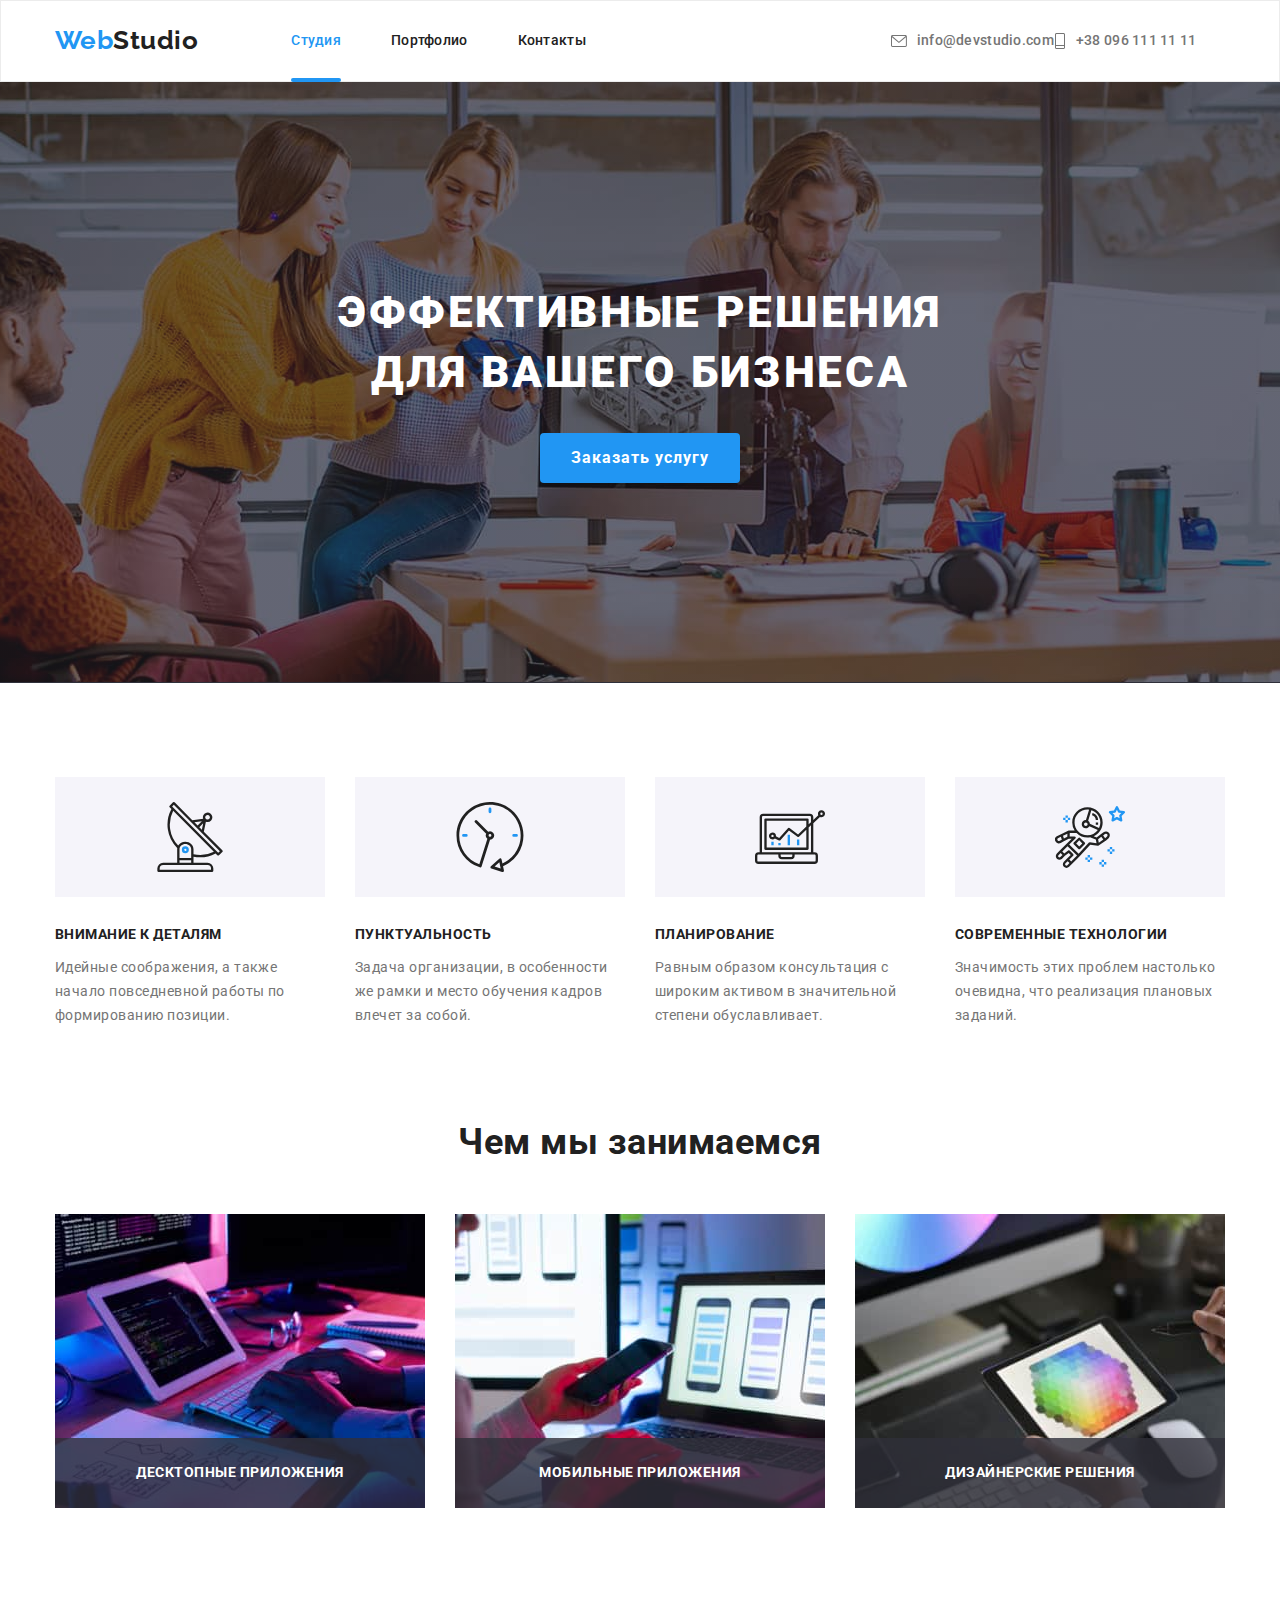
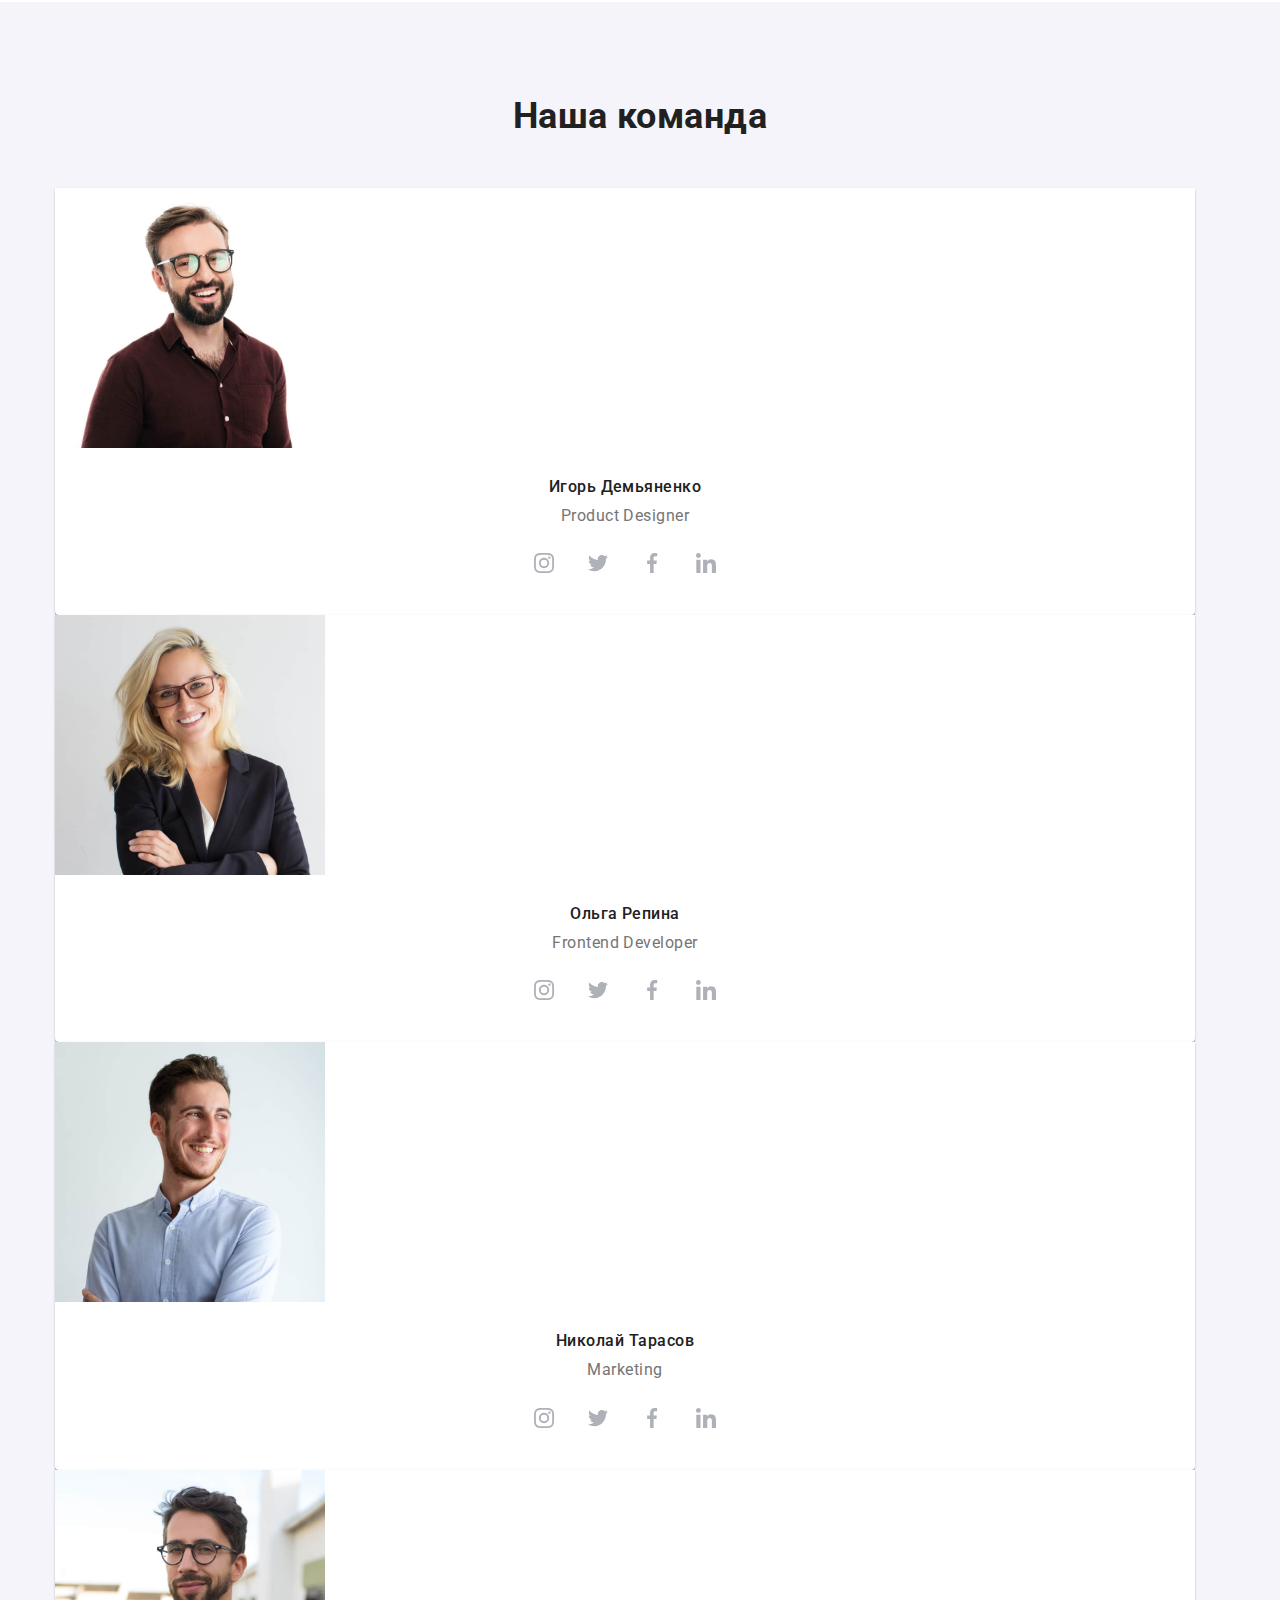
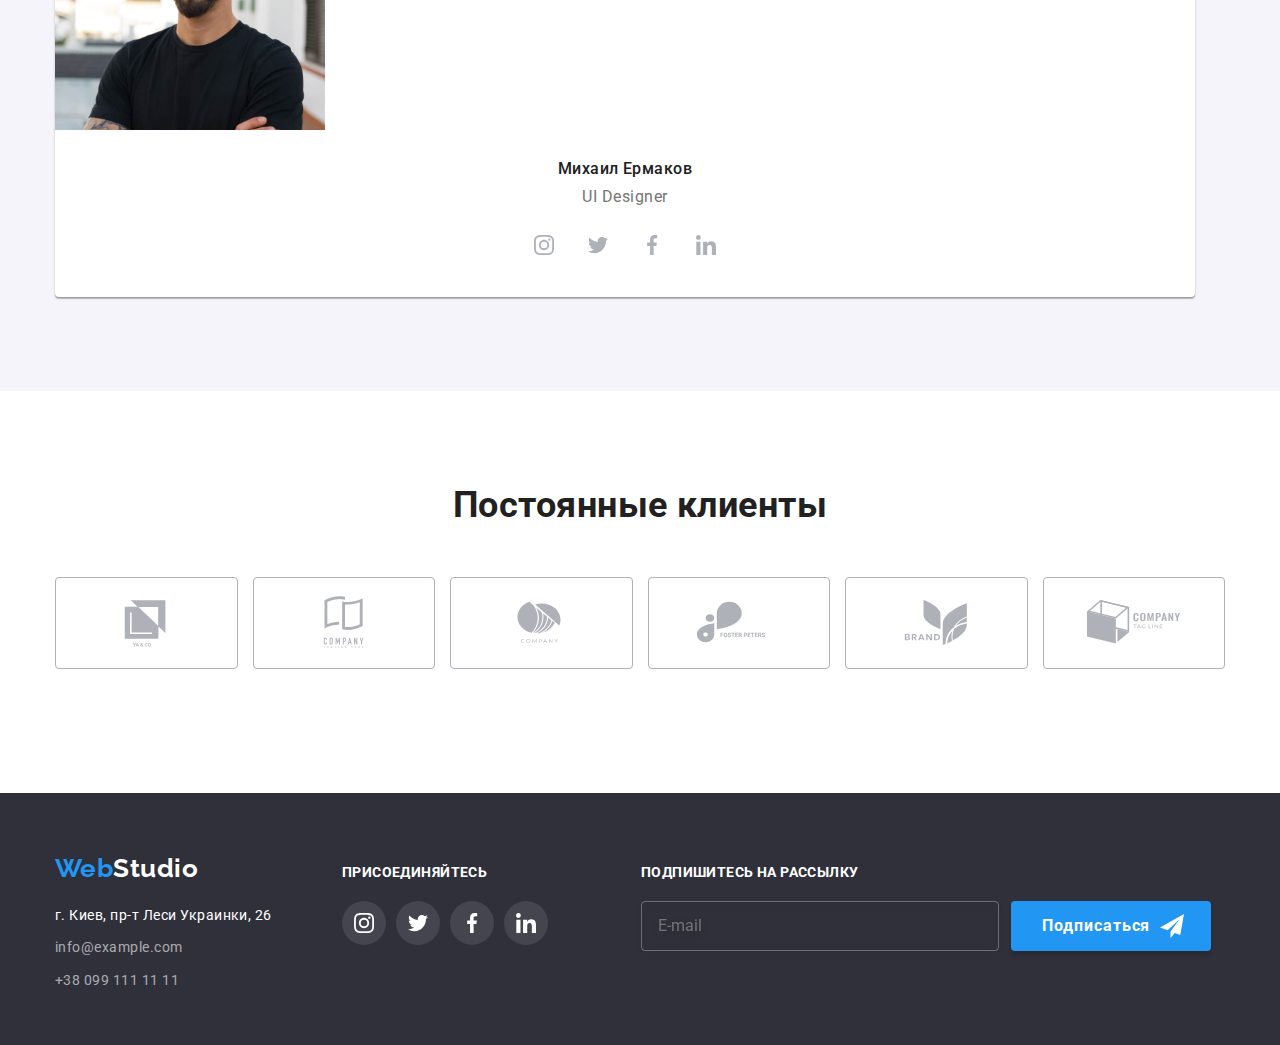
==== commit af68b2b0: "Add changes" ====
--- a/index.html
+++ b/index.html
@@ -19,40 +19,50 @@
     <header class="page-header">
       <div class="container page-header--justify">
         <div class="page-header__container">
-          <nav class="nav">
-            <a href="./index.html" class="nav__logo-link">
-              <span class="nav__logo">Web</span>Studio
-            </a>
-            <ul class="nav__list" data-menu>
-              <li class="nav__item">
-                <a href="./index.html" class="nav__link nav__current">Студия</a>
+          <a href="./index.html" class="page-header__logo-link"
+            ><span class="page-header__logo">Web</span>Studio
+          </a>
+          <div class="menu-container" data-menu>
+            <nav class="nav">
+              <ul class="nav__list">
+                <li class="nav__item">
+                  <a href="./index.html" class="nav__link nav__current"
+                    >Студия</a
+                  >
+                </li>
+                <li class="nav__item">
+                  <a href="./portfolio.html" class="nav__link">Портфолио</a>
+                </li>
+                <li class="nav__item">
+                  <a href="#" class="nav__link">Контакты</a>
+                </li>
+              </ul>
+            </nav>
+            <ul class="head-address">
+              <li class="head-address__item">
+                <a
+                  href="mailto:info@devstudio.com"
+                  class="head-address__link head-address--larger-size"
+                >
+                  <svg class="head-address__icon" width="16" height="12">
+                    <use href="./images/icons.svg#envelope"></use>
+                  </svg>
+                  info@devstudio.com</a
+                >
               </li>
-              <li class="nav__item">
-                <a href="./portfolio.html" class="nav__link">Портфолио</a>
-              </li>
-              <li class="nav__item">
-                <a href="#" class="nav__link">Контакты</a>
+              <li class="head-address__item">
+                <a
+                  href="tel:+380961111111"
+                  class="head-address__link head-address--smaller-size"
+                >
+                  <svg class="head-address__icon" width="12" height="16">
+                    <use href="./images/icons.svg#mobile"></use>
+                  </svg>
+                  +38 096 111 11 11</a
+                >
               </li>
             </ul>
-          </nav>
-          <ul class="head-address">
-            <li class="head-address__item">
-              <a href="mailto:info@devstudio.com" class="head-address__link">
-                <svg class="head-address__icon" width="16" height="12">
-                  <use href="./images/icons.svg#envelope"></use>
-                </svg>
-                info@devstudio.com</a
-              >
-            </li>
-            <li class="head-address__item">
-              <a href="tel:+380961111111" class="head-address__link">
-                <svg class="head-address__icon" width="12" height="16">
-                  <use href="./images/icons.svg#mobile"></use>
-                </svg>
-                +38 096 111 11 11</a
-              >
-            </li>
-          </ul>
+          </div>
         </div>
         <button
           aria-expanded="false"
--- a/css/main.min.css
+++ b/css/main.min.css
@@ -1,2 +1,2 @@
-/*! modern-normalize v1.1.0 | MIT License | https://github.com/sindresorhus/modern-normalize */*,::before,::after{-webkit-box-sizing:border-box;box-sizing:border-box}html{line-height:1.15;-webkit-text-size-adjust:100%;-moz-tab-size:4;-o-tab-size:4;tab-size:4}body{margin:0;font-family:system-ui,-apple-system,"Segoe UI",Roboto,Helvetica,Arial,sans-serif,"Apple Color Emoji","Segoe UI Emoji"}hr{height:0;color:inherit}abbr[title]{-webkit-text-decoration:underline dotted;text-decoration:underline dotted}b,strong{font-weight:bolder}code,kbd,samp,pre{font-family:ui-monospace, SFMono-Regular, Consolas, "Liberation Mono", Menlo, monospace;font-size:1em}small{font-size:80%}sub,sup{font-size:75%;line-height:0;position:relative;vertical-align:baseline}sub{bottom:-0.25em}sup{top:-0.5em}table{text-indent:0;border-color:inherit}button,input,optgroup,select,textarea{font-family:inherit;font-size:100%;line-height:1.15;margin:0}button,select{text-transform:none}button,[type="button"],[type="reset"],[type="submit"]{-webkit-appearance:button}::-moz-focus-inner{border-style:none;padding:0}:-moz-focusring{outline:1px dotted ButtonText}:-moz-ui-invalid{box-shadow:none}legend{padding:0}progress{vertical-align:baseline}::-webkit-inner-spin-button,::-webkit-outer-spin-button{height:auto}[type="search"]{-webkit-appearance:textfield;outline-offset:-2px}::-webkit-search-decoration{-webkit-appearance:none}::-webkit-file-upload-button{-webkit-appearance:button;font:inherit}summary{display:list-item}.nav__list,.head-address,.features,.occupation,.team,.clients,.projects,.footer-address,.media-box__list{list-style:none;padding:0;margin:0}.nav__logo,.address-box__logo{color:#2196f3;font-family:Raleway, sans-serif}.media-box__title,.footer-form__title{text-transform:uppercase;margin-bottom:20px;margin-top:0;padding:0;font-weight:700;font-size:14px;line-height:1.14;letter-spacing:0.03em;color:#fff}body{background-color:#fff;color:#757575;font-family:Roboto, sans-serif;font-style:normal;letter-spacing:0.03em}.container{padding-left:15px;padding-right:15px}@media screen and (min-width: 480px){.container{width:480px}}@media screen and (min-width: 768px){.container{width:768px}}@media screen and (min-width: 1200px){.container{width:1200px;margin:0 auto}}.button{height:50px;width:200px;background-color:#2196f3;color:#fff;cursor:pointer;font-family:inherit;font-weight:700;font-size:16px;line-height:1.9px;letter-spacing:0.06em;-webkit-box-shadow:0px 4px 4px rgba(0,0,0,0.15);box-shadow:0px 4px 4px rgba(0,0,0,0.15);border-color:transparent;border-radius:4px}.section-title{color:#212121;font-weight:700;font-size:28px;line-height:1.17;text-align:center;margin:0;padding-bottom:30px;padding-top:60px}@media screen and (min-width: 1200px){.section-title{padding-bottom:50px;padding-top:94px;font-size:36px;line-height:1.16}}.page-header{border:1px solid #ececec;position:relative}.page-header--justify{height:80px}@media screen and (min-width: 480px) and (max-width: 767px){.page-header--justify{display:-webkit-box;display:-ms-flexbox;display:flex;-webkit-box-pack:justify;-ms-flex-pack:justify;justify-content:space-between;-webkit-box-align:center;-ms-flex-align:center;align-items:center}}@media screen and (min-width: 768px){.page-header__container{display:-webkit-box;display:-ms-flexbox;display:flex;-webkit-box-align:center;-ms-flex-align:center;align-items:center;display:block;position:fixed;top:0;left:0;width:100%;height:100%;background-color:#fff}}.nav{display:-webkit-box;display:-ms-flexbox;display:flex}.nav__logo-link{color:#212121;font-family:Raleway, sans-serif;text-decoration:none;font-weight:700;font-size:24px;line-height:1.16;margin-right:88px;margin-bottom:25px;margin-top:24px}@media screen and (min-width: 1200px){.nav__logo-link{font-weight:700;font-size:26px;line-height:1.19;margin-right:93px;margin-bottom:25px;margin-top:24px}}.nav__list{display:-webkit-box;display:-ms-flexbox;display:flex}@media screen and (max-width: 767px){.nav__list{display:none;position:absolute;left:0;top:100%;height:796px;width:100%}.nav__list.is-open{display:block;position:fixed;top:0;left:0;width:100%;height:100%;background-color:#fff;z-index:999}}@media screen and (min-width: 768px){.nav__item:not(:last-child){margin-right:50px}}.nav__link{color:#212121;text-decoration:none;letter-spacing:0.02em;padding:32px 0;display:block;-webkit-transition:color 250ms cubic-bezier(0.4, 0, 0.2, 1);transition:color 250ms cubic-bezier(0.4, 0, 0.2, 1);font-weight:500;font-size:40px;line-height:1.17;letter-spacing:0.02em}@media screen and (min-width: 768px){.nav__link{font-size:14px;line-height:1.14;text-align:center}}.nav__link:hover,.nav__link:focus{color:#2196f3}.nav__current{color:#2196f3;position:relative}@media screen and (min-width: 768px){.nav__current::after{content:"";display:inline-block;width:100%;height:4px;position:absolute;left:0;bottom:-1px;background-color:currentColor;border-radius:2px}}.nav__button{display:none}@media screen and (max-width: 767px){.nav__button{display:-webkit-inline-box;display:-ms-inline-flexbox;display:inline-flex;margin:0;padding:0;border:none;background-color:transparent}}.nav__button .nav__icon-cross{display:none}.nav__button .nav__icon-menu{display:block}.nav__button.is-open .nav__icon-cross{display:block}.nav__button.is-open .nav__icon-menu{display:none}.head-address{padding-right:50px}@media screen and (max-width: 767px){.head-address{display:none}}@media screen and (min-width: 768px){.head-address{margin-left:84px}}@media screen and (min-width: 1200px){.head-address{display:-webkit-box;display:-ms-flexbox;display:flex;-webkit-box-align:center;-ms-flex-align:center;align-items:center;margin-left:auto}}.head-address__item:nth-child(1){margin-right:30px}.head-address__link{color:#757575;text-decoration:none;letter-spacing:0.02em;font-weight:500;font-size:14px;line-height:1.14;display:-webkit-box;display:-ms-flexbox;display:flex;-webkit-box-align:center;-ms-flex-align:center;align-items:center;-webkit-transition:color 250ms cubic-bezier(0.4, 0, 0.2, 1);transition:color 250ms cubic-bezier(0.4, 0, 0.2, 1)}.head-address__link:hover,.head-address__link:focus{color:#2196f3}.head-address__link:hover .head-address__icon,.head-address__link:focus .head-address__icon{fill:#2196f3}.head-address__icon{fill:#757575;margin-right:10px;-webkit-transition:fill 250ms cubic-bezier(0.4, 0, 0.2, 1);transition:fill 250ms cubic-bezier(0.4, 0, 0.2, 1)}.hero{text-align:center;padding:200px 0;background-image:-webkit-gradient(linear, left top, right top, from(rgba(47,48,58,0.4)), to(rgba(47,48,58,0.4))),url(../images/background.jpg);background-image:linear-gradient(to right, rgba(47,48,58,0.4), rgba(47,48,58,0.4)),url(../images/background.jpg);background-color:#2f303a;background-repeat:no-repeat;background-position:center;max-width:1600px}@media screen and (min-width: 480px){.hero{width:480px}}@media screen and (min-width: 768px){.hero{width:768px}}@media screen and (min-width: 1200px){.hero{width:1600px}}.hero__title{color:#fff;margin-top:0;margin-bottom:30px;font-weight:900;font-size:44px;line-height:1.37;letter-spacing:0.06em;text-transform:uppercase}.backdrop{position:fixed;top:0;left:0;width:100%;height:100%;z-index:999;background-color:rgba(0,0,0,0.2);-webkit-transition:250ms linear;transition:250ms linear;overflow-y:scroll}.backdrop.is-hidden{opacity:0;pointer-events:none;visibility:hidden}.backdrop.is-hidden .modal{-webkit-transform:translate(-50%, -50%) scale(0.9);transform:translate(-50%, -50%) scale(0.9)}.modal{position:absolute;top:50%;left:50%;width:450px;height:609px;-webkit-transform:translate(-50%, -50%) scale(1);transform:translate(-50%, -50%) scale(1);-webkit-transition:-webkit-transform 250ms linear;transition:-webkit-transform 250ms linear;transition:transform 250ms linear;transition:transform 250ms linear, -webkit-transform 250ms linear;-webkit-box-shadow:0px 1px 3px rgba(0,0,0,0.12),0px 1px 1px rgba(0,0,0,0.14),0px 2px 1px rgba(0,0,0,0.2);box-shadow:0px 1px 3px rgba(0,0,0,0.12),0px 1px 1px rgba(0,0,0,0.14),0px 2px 1px rgba(0,0,0,0.2);border-radius:4px;background-color:#fff;padding:40px}@media screen and (min-width: 768px){.modal{width:528px;height:581px}}.modal__button{position:absolute;top:8px;right:8px;width:30px;height:30px;padding:0;border-radius:50%;border:1px solid rgba(0,0,0,0.1);background-color:#fff;cursor:pointer}.modal__button:hover .modal__icon,.modal__button:focus .modal__icon{fill:#2196f3}.modal__icon{-webkit-transition:fill 250ms cubic-bezier(0.4, 0, 0.2, 1);transition:fill 250ms cubic-bezier(0.4, 0, 0.2, 1);margin:0 9px}.modal__text{font-weight:700;font-size:20px;line-height:1.15;margin:0 0 12px 0;color:#212121}.form__label{font-weight:400;font-size:12px;line-height:1.16;letter-spacing:0.01em;display:-webkit-box;display:-ms-flexbox;display:flex;color:#757575}.form__box{position:relative}.form__input{width:100%;height:40px;border:1px solid rgba(33,33,33,0.2);border-radius:4px;padding:11px 42px;margin-bottom:10px;margin-top:4px;font-weight:normal;font-size:12px;line-height:1.16;letter-spacing:0.01em}.form__input:focus{border:1px solid #2196f3;outline:0}.form__input:focus ~ .form__icon{fill:#2196f3}.form__icon{position:absolute;top:0;left:14px}.form__comment{width:100%;height:120px;border:1px solid rgba(33,33,33,0.2);border-radius:4px;resize:none;padding:12px 16px;margin-top:4px;font-weight:normal;font-size:12px;line-height:1.16;letter-spacing:0.01em}.form__comment::-webkit-input-placeholder{color:rgba(117,117,117,0.5)}.form__comment:-ms-input-placeholder{color:rgba(117,117,117,0.5)}.form__comment::-ms-input-placeholder{color:rgba(117,117,117,0.5)}.form__comment::placeholder{color:rgba(117,117,117,0.5)}.form__comment:focus{border:1px solid #2196f3;outline:0}.form__comment:not(:placeholder-shown){color:#212121}.checkbox{font-weight:normal;font-size:12px;line-height:1.16;color:#757575;-webkit-box-align:center;-ms-flex-align:center;align-items:center;-webkit-box-pack:justify;-ms-flex-pack:justify;justify-content:space-between;display:-webkit-box;display:-ms-flexbox;display:flex}@media screen and (min-width: 1200px){.checkbox{font-size:14px;line-height:1.71}}.form__checkbox{margin-bottom:30px;margin-top:20px}.checkbox__visually-hidden{position:absolute;white-space:nowrap;width:1px;height:1px;overflow:hidden;border:0;padding:0;clip:rect(0 0 0 0);-webkit-clip-path:inset(50%);clip-path:inset(50%);margin:-1px}.checkbox__visually-hidden:checked+.checkbox__icon{background-color:#2196f3;border:transparent}.checkbox__icon{width:16px;height:15px;border-radius:2px;border:2px solid #212121;margin-bottom:3px;cursor:pointer}@media screen and (min-width: 1200px){.checkbox__icon{margin-right:7px}}.checkbox__link{color:#2196f3}.section-title--visually-hidden{position:absolute;white-space:nowrap;width:1px;height:1px;overflow:hidden;border:0;padding:0;clip:rect(0 0 0 0);-webkit-clip-path:inset(50%);clip-path:inset(50%);margin:-1px}.features{padding-top:60px;padding-bottom:60px}@media screen and (min-width: 768px){.features{display:-webkit-box;display:-ms-flexbox;display:flex;-ms-flex-wrap:wrap;flex-wrap:wrap}}@media screen and (min-width: 1200px){.features{padding-top:94px;padding-bottom:0;display:-webkit-box;display:-ms-flexbox;display:flex;-ms-flex-wrap:nowrap;flex-wrap:nowrap}}.features__item{margin-bottom:30px}@media screen and (min-width: 768px){.features__item{width:calc((100% - 2 * 30px) / 2);margin-right:15px;margin-left:15px}}@media screen and (min-width: 1200px){.features__item{margin:0}}@media screen and (min-width: 1200px){.features__item:not(:last-child){margin-right:30px}}.features__icon{background-color:#f5f4fa;display:block;margin-bottom:30px;padding:25px 100px}@media screen and (max-width: 767px){.features__icon{width:450px}}@media screen and (min-width: 768px) and (max-width: 1199px){.features__icon{width:354px}}.features__title{color:#212121;font-weight:700;font-size:14px;line-height:1.14;text-transform:uppercase}@media screen and (max-width: 767px){.features__title{text-align:center}}.features__text{font-size:14px;line-height:1.71;margin-bottom:0}@media screen and (max-width: 1199px){.section-occupation{display:none}}.occupation{display:-webkit-box;display:-ms-flexbox;display:flex;padding-bottom:94px}.occupation__item{position:relative;display:-webkit-box;display:-ms-flexbox;display:flex}.occupation__item:not(:last-child){margin-right:30px}.occupation__caption{position:absolute;bottom:0;left:0;width:370px;height:70px;display:-webkit-box;display:-ms-flexbox;display:flex;-webkit-box-align:center;-ms-flex-align:center;align-items:center;-webkit-box-pack:center;-ms-flex-pack:center;justify-content:center;font-weight:700;font-size:14px;line-height:1.14;text-transform:uppercase;color:#fff;background-color:rgba(47,48,58,0.8)}.occupation__text{margin:0;padding:0}.section{background-color:#f5f4fa}@media screen and (min-width: 768px){.team{padding-bottom:94px}}.team__item{-webkit-box-shadow:0px 1px 3px rgba(0,0,0,0.12),0px 1px 1px rgba(0,0,0,0.14),0px 2px 1px rgba(0,0,0,0.2);box-shadow:0px 1px 3px rgba(0,0,0,0.12),0px 1px 1px rgba(0,0,0,0.14),0px 2px 1px rgba(0,0,0,0.2);border-radius:0px 0px 4px 4px;margin-right:30px;text-align:center;background-color:#fff}.team__pic{display:block}.team__title{color:#212121;font-weight:500;font-size:16px;line-height:1.18;padding:30px 0 10px;margin:0}.team__text{padding-bottom:16px;margin:0}.media-links{padding:0;display:-webkit-box;display:-ms-flexbox;display:flex;-webkit-box-pack:center;-ms-flex-pack:center;justify-content:center;padding-bottom:30px}.media-links__item{width:44px;height:44px;border:none;border-radius:50%;-webkit-box-align:center;-ms-flex-align:center;align-items:center;display:-webkit-box;display:-ms-flexbox;display:flex;margin-right:10px;-webkit-box-pack:center;-ms-flex-pack:center;justify-content:center;background-color:#fff;-webkit-transition:background-color 250ms cubic-bezier(0.4, 0, 0.2, 1);transition:background-color 250ms cubic-bezier(0.4, 0, 0.2, 1)}.media-links__item:hover,.media-links__item:focus{background-color:#2196f3}.media-links__item:nth-child(4){margin-right:0}.media-links__item:hover .media-links__icon,.media-links__item:focus .media-links__icon{fill:#fff}.media-links__link{width:100%;height:100%;display:-webkit-box;display:-ms-flexbox;display:flex;-webkit-box-pack:center;-ms-flex-pack:center;justify-content:center;-webkit-box-align:center;-ms-flex-align:center;align-items:center}.media-links__icon{fill:#afb1b8;-webkit-transition:fill 250ms cubic-bezier(0.4, 0, 0.2, 1);transition:fill 250ms cubic-bezier(0.4, 0, 0.2, 1)}.clients{display:-webkit-box;display:-ms-flexbox;display:flex;-ms-flex-wrap:wrap;flex-wrap:wrap;margin-right:-15px;padding-bottom:60px}@media screen and (min-width: 1200px){.clients{-ms-flex-wrap:nowrap;flex-wrap:nowrap;padding-bottom:94px;margin-bottom:0}}.clients__item{border:1px solid #afb1b8;border-radius:4px;margin-right:15px;background-color:#fff;width:calc((100% - 4 * 15px) / 2);height:92px;margin-bottom:30px;-webkit-transition:border 250ms cubic-bezier(0.4, 0, 0.2, 1);transition:border 250ms cubic-bezier(0.4, 0, 0.2, 1)}@media screen and (min-width: 768px){.clients__item{width:calc((100% - 6 * 15px) / 3)}}.clients__item:hover,.clients__item:focus{border:1px solid #2196f3}@media screen and (max-width: 479px){.clients__item:nth-child(n+5){margin-bottom:0}}@media screen and (min-width: 768px) and (max-width: 1199px){.clients__item:nth-child(3n+3){margin-right:0}}@media screen and (min-width: 768px) and (max-width: 1199px){.clients__item:nth-last-child(-n+3){margin-bottom:0}}.clients__item:hover .clients__icon,.clients__item:focus .clients__icon{fill:#2196f3}.clients__link{width:100%;height:100%;display:-webkit-box;display:-ms-flexbox;display:flex;-webkit-box-pack:center;-ms-flex-pack:center;justify-content:center;-webkit-box-align:center;-ms-flex-align:center;align-items:center}.clients__icon{fill:#afb1b8;-webkit-transition:fill 250ms cubic-bezier(0.4, 0, 0.2, 1);transition:fill 250ms cubic-bezier(0.4, 0, 0.2, 1)}.filter{display:-webkit-box;display:-ms-flexbox;display:flex;-webkit-box-pack:center;-ms-flex-pack:center;justify-content:center}@media screen and (max-width: 767px){.filter{-webkit-box-pack:start;-ms-flex-pack:start;justify-content:flex-start;-ms-flex-wrap:wrap;flex-wrap:wrap;margin-top:60px;margin-bottom:40px}}@media screen and (min-width: 768px){.filter{padding-top:60px;padding-bottom:30px}}@media screen and (min-width: 1200px){.filter{margin:94px 0 50px}}.filter__button{background-color:#f5f4fa;color:#212121;cursor:pointer;font-family:inherit;border-radius:4px;padding:6px 22px;border:none;margin-right:8px;font-weight:500;font-size:16px;line-height:1.6;-webkit-transition:background-color 250ms cubic-bezier(0.4, 0, 0.2, 1),color 250ms cubic-bezier(0.4, 0, 0.2, 1),-webkit-box-shadow 250ms cubic-bezier(0.4, 0, 0.2, 1);transition:background-color 250ms cubic-bezier(0.4, 0, 0.2, 1),color 250ms cubic-bezier(0.4, 0, 0.2, 1),-webkit-box-shadow 250ms cubic-bezier(0.4, 0, 0.2, 1);transition:box-shadow 250ms cubic-bezier(0.4, 0, 0.2, 1),background-color 250ms cubic-bezier(0.4, 0, 0.2, 1),color 250ms cubic-bezier(0.4, 0, 0.2, 1);transition:box-shadow 250ms cubic-bezier(0.4, 0, 0.2, 1),background-color 250ms cubic-bezier(0.4, 0, 0.2, 1),color 250ms cubic-bezier(0.4, 0, 0.2, 1),-webkit-box-shadow 250ms cubic-bezier(0.4, 0, 0.2, 1)}.filter__button:last-child{margin-right:0}@media screen and (max-width: 767px){.filter__button:nth-child(-n+3){margin-bottom:15px}}.filter__button:hover,.filter__button:focus{background-color:#2196f3;color:#fff;-webkit-box-shadow:0px 3px 1px rgba(0,0,0,0.1),0px 1px 2px rgba(0,0,0,0.08),0px 2px 2px rgba(0,0,0,0.12);box-shadow:0px 3px 1px rgba(0,0,0,0.1),0px 1px 2px rgba(0,0,0,0.08),0px 2px 2px rgba(0,0,0,0.12)}.filter--accent{background-color:#2196f3;color:#fff;-webkit-box-shadow:0px 3px 1px rgba(0,0,0,0.1),0px 1px 2px rgba(0,0,0,0.08),0px 2px 2px rgba(0,0,0,0.12);box-shadow:0px 3px 1px rgba(0,0,0,0.1),0px 1px 2px rgba(0,0,0,0.08),0px 2px 2px rgba(0,0,0,0.12)}.projects{display:-webkit-box;display:-ms-flexbox;display:flex;-ms-flex-wrap:wrap;flex-wrap:wrap;margin-bottom:94px;width:inherit}.projects__item{margin-right:30px;margin-bottom:30px;border:1px solid #eeeeee;width:450px;height:404px;-webkit-transition:-webkit-box-shadow 250ms cubic-bezier(0.4, 0, 0.2, 1);transition:-webkit-box-shadow 250ms cubic-bezier(0.4, 0, 0.2, 1);transition:box-shadow 250ms cubic-bezier(0.4, 0, 0.2, 1);transition:box-shadow 250ms cubic-bezier(0.4, 0, 0.2, 1), -webkit-box-shadow 250ms cubic-bezier(0.4, 0, 0.2, 1)}@media screen and (min-width: 768px){.projects__item{width:354px;height:440px}}@media screen and (min-width: 1200px){.projects__item{width:370px;height:404px}}.projects__item:hover,.projects__item:focus{-webkit-box-shadow:0px 1px 1px rgba(0,0,0,0.12),0px 4px 4px rgba(0,0,0,0.06),1px 4px 6px rgba(0,0,0,0.16);box-shadow:0px 1px 1px rgba(0,0,0,0.12),0px 4px 4px rgba(0,0,0,0.06),1px 4px 6px rgba(0,0,0,0.16)}.projects__item:hover .projects__box::before,.projects__item:focus .projects__box::before{background-color:rgba(33,150,243,0.9);-webkit-transform:translateY(0);transform:translateY(0)}.projects__item:hover .projects__text,.projects__item:focus .projects__text{-webkit-transform:translateY(0);transform:translateY(0)}.projects__link{cursor:pointer}.projects__box{position:relative;overflow:hidden;background-color:rgba(33,150,243,0.9)}.projects__box::before{position:absolute;top:0;left:0;width:100%;height:100%;content:"";background-color:rgba(33,150,243,0.9);-webkit-transform:translateY(100%);transform:translateY(100%);-webkit-transition:-webkit-transform 250ms cubic-bezier(0.4, 0, 0.2, 1);transition:-webkit-transform 250ms cubic-bezier(0.4, 0, 0.2, 1);transition:transform 250ms cubic-bezier(0.4, 0, 0.2, 1);transition:transform 250ms cubic-bezier(0.4, 0, 0.2, 1), -webkit-transform 250ms cubic-bezier(0.4, 0, 0.2, 1)}.projects__pic{display:block;width:100%}.projects__text{margin:0;padding:63px 24px;position:absolute;top:0;left:0;-webkit-transform:translateY(100%);transform:translateY(100%);-webkit-transition:-webkit-transform 250ms cubic-bezier(0.4, 0, 0.2, 1);transition:-webkit-transform 250ms cubic-bezier(0.4, 0, 0.2, 1);transition:transform 250ms cubic-bezier(0.4, 0, 0.2, 1);transition:transform 250ms cubic-bezier(0.4, 0, 0.2, 1), -webkit-transform 250ms cubic-bezier(0.4, 0, 0.2, 1);font-weight:400;font-size:18px;line-height:1.55;color:#fff}.projects__title{color:#212121;font-weight:700;font-size:18px;line-height:2;letter-spacing:0.06em;padding:20px 24px 4px;margin:0}.projects__description{font-size:16px;line-height:1.87;padding:0 24px 20px;margin:0}.page-footer{background-color:#2f303a;padding:60px 0}@media screen and (min-width: 1200px){.page-footer{height:252px}}@media screen and (min-width: 1200px){.page-footer--align{display:-webkit-box;display:-ms-flexbox;display:flex;-webkit-box-align:baseline;-ms-flex-align:baseline;align-items:baseline}}@media screen and (min-width: 768px){.page-footer__container{display:-webkit-box;display:-ms-flexbox;display:flex;-ms-flex-pack:distribute;justify-content:space-around;margin-bottom:60px}}@media screen and (min-width: 1200px){.page-footer__container{-webkit-box-pack:center;-ms-flex-pack:center;justify-content:center;-webkit-box-align:baseline;-ms-flex-align:baseline;align-items:baseline;margin-bottom:0}}@media screen and (max-width: 767px){.address-box{margin-bottom:60px;text-align:center}}@media screen and (min-width: 1200px){.address-box{margin-right:70px}}.address-box__link{color:#fff;font-family:Raleway, sans-serif;text-decoration:none;font-weight:700;font-size:24px;line-height:1.16;margin-bottom:20px;display:block}@media screen and (min-width: 768px) and (max-width: 1199px){.address-box__link{display:-webkit-box;display:-ms-flexbox;display:flex;-webkit-box-pack:center;-ms-flex-pack:center;justify-content:center;font-size:26px;line-height:1.19}}@media screen and (min-width: 1200px){.address-box__link{font-size:26px;line-height:1.19}}.footer-address__item{margin-bottom:8px}.footer-address__item:last-child{margin-bottom:0}@media screen and (min-width: 1200px){.footer-address__item{margin-bottom:9px}}.footer-address__link{text-decoration:none;-webkit-transition:color 250ms cubic-bezier(0.4, 0, 0.2, 1);transition:color 250ms cubic-bezier(0.4, 0, 0.2, 1)}.footer-address__link:hover,.footer-address__link:focus{color:#2196f3}.footer-address__link--address{color:#fff;font-weight:400;font-size:14px;font-style:normal;line-height:1.71}.footer-address__link--email,.footer-address__link--tel{color:rgba(255,255,255,0.6);font-style:normal;font-weight:400;font-size:14px;line-height:1.71}@media screen and (max-width: 767px){.media-box{margin-bottom:60px}}@media screen and (min-width: 1200px){.media-box{display:-webkit-box;display:-ms-flexbox;display:flex;width:206px;height:80px;-webkit-box-orient:vertical;-webkit-box-direction:normal;-ms-flex-direction:column;flex-direction:column;margin-right:93px}}@media screen and (max-width: 767px){.media-box__title{text-align:center}}.media-box__list{display:-webkit-box;display:-ms-flexbox;display:flex;-webkit-box-pack:center;-ms-flex-pack:center;justify-content:center}.media-box__item{width:44px;height:44px;border:none;border-radius:50%;-webkit-box-align:center;-ms-flex-align:center;align-items:center;display:-webkit-box;display:-ms-flexbox;display:flex;margin-right:10px;-webkit-box-pack:center;-ms-flex-pack:center;justify-content:center;background-color:rgba(255,255,255,0.1);-webkit-transition:background-color 250ms cubic-bezier(0.4, 0, 0.2, 1);transition:background-color 250ms cubic-bezier(0.4, 0, 0.2, 1)}.media-box__item:hover,.media-box__item:focus{background-color:#2196f3}.media-box__item:nth-child(4){margin-right:0}.media-box__link{width:100%;height:100%;display:-webkit-box;display:-ms-flexbox;display:flex;-webkit-box-pack:center;-ms-flex-pack:center;justify-content:center;-webkit-box-align:center;-ms-flex-align:center;align-items:center}.media-box__icon{fill:#fff}.footer-form{display:-webkit-box;display:-ms-flexbox;display:flex;-webkit-box-pack:center;-ms-flex-pack:center;justify-content:center;-webkit-box-align:center;-ms-flex-align:center;align-items:center;-webkit-box-orient:vertical;-webkit-box-direction:normal;-ms-flex-direction:column;flex-direction:column}@media screen and (min-width: 1200px){.footer-form{-webkit-box-align:end;-ms-flex-align:end;align-items:flex-end;-webkit-box-orient:horizontal;-webkit-box-direction:normal;-ms-flex-direction:row;flex-direction:row}}@media screen and (max-width: 1199px){.footer-form__container{margin-bottom:20px}}@media screen and (max-width: 1199px){.footer-form__title{text-align:center}}.footer-form__input{width:450px;height:50px;border:1px solid rgba(255,255,255,0.3);-webkit-filter:drop-shadow(0px 4px 4px rgba(0,0,0,0.15));filter:drop-shadow(0px 4px 4px rgba(0,0,0,0.15));border-radius:4px;padding-left:16px;margin-right:12px;background-color:inherit;color:#fff}@media screen and (min-width: 1200px){.footer-form__input{width:358px}}.footer-form--subscribe{display:-webkit-box;display:-ms-flexbox;display:flex;-webkit-box-align:center;-ms-flex-align:center;align-items:center;padding-left:29px}.footer-form__icon{margin-left:10px}
+/*! modern-normalize v1.1.0 | MIT License | https://github.com/sindresorhus/modern-normalize */*,::before,::after{-webkit-box-sizing:border-box;box-sizing:border-box}html{line-height:1.15;-webkit-text-size-adjust:100%;-moz-tab-size:4;-o-tab-size:4;tab-size:4}body{margin:0;font-family:system-ui,-apple-system,"Segoe UI",Roboto,Helvetica,Arial,sans-serif,"Apple Color Emoji","Segoe UI Emoji"}hr{height:0;color:inherit}abbr[title]{-webkit-text-decoration:underline dotted;text-decoration:underline dotted}b,strong{font-weight:bolder}code,kbd,samp,pre{font-family:ui-monospace, SFMono-Regular, Consolas, "Liberation Mono", Menlo, monospace;font-size:1em}small{font-size:80%}sub,sup{font-size:75%;line-height:0;position:relative;vertical-align:baseline}sub{bottom:-0.25em}sup{top:-0.5em}table{text-indent:0;border-color:inherit}button,input,optgroup,select,textarea{font-family:inherit;font-size:100%;line-height:1.15;margin:0}button,select{text-transform:none}button,[type="button"],[type="reset"],[type="submit"]{-webkit-appearance:button}::-moz-focus-inner{border-style:none;padding:0}:-moz-focusring{outline:1px dotted ButtonText}:-moz-ui-invalid{box-shadow:none}legend{padding:0}progress{vertical-align:baseline}::-webkit-inner-spin-button,::-webkit-outer-spin-button{height:auto}[type="search"]{-webkit-appearance:textfield;outline-offset:-2px}::-webkit-search-decoration{-webkit-appearance:none}::-webkit-file-upload-button{-webkit-appearance:button;font:inherit}summary{display:list-item}.nav__list,.head-address,.features,.occupation,.team,.clients,.projects,.footer-address,.media-box__list{list-style:none;padding:0;margin:0}.page-header__logo,.address-box__logo{color:#2196f3;font-family:Raleway, sans-serif}.media-box__title,.footer-form__title{text-transform:uppercase;margin-bottom:20px;margin-top:0;padding:0;font-weight:700;font-size:14px;line-height:1.14;letter-spacing:0.03em;color:#fff}body{background-color:#fff;color:#757575;font-family:Roboto, sans-serif;font-style:normal;letter-spacing:0.03em}.container{padding-left:15px;padding-right:15px}@media screen and (min-width: 480px){.container{width:480px}}@media screen and (min-width: 768px){.container{width:768px}}@media screen and (min-width: 1200px){.container{width:1200px;margin:0 auto}}.button{height:50px;width:200px;background-color:#2196f3;color:#fff;cursor:pointer;font-family:inherit;font-weight:700;font-size:16px;line-height:1.9px;letter-spacing:0.06em;-webkit-box-shadow:0px 4px 4px rgba(0,0,0,0.15);box-shadow:0px 4px 4px rgba(0,0,0,0.15);border-color:transparent;border-radius:4px}.section-title{color:#212121;font-weight:700;font-size:28px;line-height:1.17;text-align:center;margin:0;padding-bottom:30px;padding-top:60px}@media screen and (min-width: 1200px){.section-title{padding-bottom:50px;padding-top:94px;font-size:36px;line-height:1.16}}.page-header{border:1px solid #ececec;position:relative}.page-header--justify{height:80px}@media screen and (max-width: 767px){.page-header--justify{display:-webkit-box;display:-ms-flexbox;display:flex;-webkit-box-pack:justify;-ms-flex-pack:justify;justify-content:space-between;-webkit-box-align:center;-ms-flex-align:center;align-items:center}}@media screen and (min-width: 768px){.page-header__container{display:-webkit-box;display:-ms-flexbox;display:flex}}.page-header__logo-link{color:#212121;font-family:Raleway, sans-serif;text-decoration:none;font-weight:700;font-size:24px;line-height:1.16;margin-right:88px;margin-bottom:16px;margin-top:16px}@media screen and (min-width: 768px){.page-header__logo-link{margin-bottom:26px;margin-top:26px}}@media screen and (min-width: 1200px){.page-header__logo-link{font-weight:700;font-size:26px;line-height:1.19;margin-right:93px;margin-bottom:25px;margin-top:24px}}.nav{display:-webkit-box;display:-ms-flexbox;display:flex}@media screen and (max-width: 767px){.menu-container{display:none;position:absolute;left:0;top:100%;height:100%;width:100%}.menu-container.is-open{display:block;position:fixed;top:0;left:0;width:100%;height:100%;background-color:#fff;z-index:999}}@media screen and (min-width: 768px){.menu-container{display:-webkit-box;display:-ms-flexbox;display:flex;-webkit-box-align:center;-ms-flex-align:center;align-items:center}}@media screen and (min-width: 1200px){.menu-container{display:-webkit-box;display:-ms-flexbox;display:flex}}.nav__list{display:-webkit-box;display:-ms-flexbox;display:flex}@media screen and (max-width: 767px){.nav__list{-webkit-box-orient:vertical;-webkit-box-direction:normal;-ms-flex-direction:column;flex-direction:column;position:absolute;left:40px;top:48px}}@media screen and (min-width: 768px){.nav__item:not(:last-child){margin-right:50px}}.nav__link{color:#212121;text-decoration:none;letter-spacing:0.02em;padding:32px 0;display:block;-webkit-transition:color 250ms cubic-bezier(0.4, 0, 0.2, 1);transition:color 250ms cubic-bezier(0.4, 0, 0.2, 1);font-weight:500;font-size:40px;line-height:1.17;letter-spacing:0.02em}@media screen and (min-width: 768px){.nav__link{font-size:14px;line-height:1.14;text-align:center}}.nav__link:hover,.nav__link:focus{color:#2196f3}.nav__current{color:#2196f3;position:relative}@media screen and (min-width: 768px){.nav__current::after{content:"";display:inline-block;width:100%;height:4px;position:absolute;left:0;bottom:-1px;background-color:currentColor;border-radius:2px}}.nav__button{display:none}@media screen and (max-width: 767px){.nav__button{display:-webkit-inline-box;display:-ms-inline-flexbox;display:inline-flex;margin:0;padding:0;border:none;background-color:transparent;z-index:999}}.nav__button .nav__icon-cross{display:none}.nav__button .nav__icon-menu{display:block}.nav__button.is-open .nav__icon-cross{display:block}.nav__button.is-open .nav__icon-menu{display:none}@media screen and (min-width: 768px) and (max-width: 1199px){.head-address{margin-left:84px;padding-right:50px}}@media screen and (min-width: 1200px){.head-address{display:-webkit-box;display:-ms-flexbox;display:flex;-webkit-box-align:center;-ms-flex-align:center;align-items:center;margin-left:305px}}@media screen and (min-width: 768px) and (max-width: 1199px){.head-address__item:nth-child(1){margin-right:30px;margin-bottom:10px}}@media screen and (max-width: 767px){.head-address--larger-size{font-size:24px;line-height:1.16;letter-spacing:0.02em;position:absolute;left:40px;bottom:134px}}@media screen and (max-width: 767px){.head-address--smaller-size{font-size:34px;line-height:1.17;letter-spacing:0.02em;margin-bottom:32px;position:absolute;left:40px;bottom:194px}}.head-address__link{color:#757575;text-decoration:none;letter-spacing:0.02em;font-weight:500;display:-webkit-box;display:-ms-flexbox;display:flex;-webkit-box-align:center;-ms-flex-align:center;align-items:center;-webkit-transition:color 250ms cubic-bezier(0.4, 0, 0.2, 1);transition:color 250ms cubic-bezier(0.4, 0, 0.2, 1)}.head-address__link:hover,.head-address__link:focus{color:#2196f3}@media screen and (min-width: 768px){.head-address__link{font-size:14px;line-height:1.14}}.head-address__link:hover .head-address__icon,.head-address__link:focus .head-address__icon{fill:#2196f3}.head-address__icon{fill:#757575;margin-right:10px;-webkit-transition:fill 250ms cubic-bezier(0.4, 0, 0.2, 1);transition:fill 250ms cubic-bezier(0.4, 0, 0.2, 1)}@media screen and (max-width: 767px){.head-address__icon{display:none}}.hero{text-align:center;padding:200px 0;background-image:-webkit-gradient(linear, left top, right top, from(rgba(47,48,58,0.4)), to(rgba(47,48,58,0.4))),url(../images/background.jpg);background-image:linear-gradient(to right, rgba(47,48,58,0.4), rgba(47,48,58,0.4)),url(../images/background.jpg);background-color:#2f303a;background-repeat:no-repeat;background-position:center;max-width:1600px}.hero__title{color:#fff;margin-top:0;margin-bottom:30px;font-weight:900;font-size:26px;line-height:1.61;letter-spacing:0.06em;text-transform:uppercase}@media screen and (min-width: 1200px){.hero__title{font-size:44px;line-height:1.37}}.backdrop{position:fixed;top:0;left:0;width:100%;height:100%;z-index:1;background-color:rgba(0,0,0,0.2);-webkit-transition:250ms linear;transition:250ms linear;overflow-y:scroll}.backdrop.is-hidden{opacity:0;pointer-events:none;visibility:hidden}.backdrop.is-hidden .modal{-webkit-transform:translate(-50%, -50%) scale(0.9);transform:translate(-50%, -50%) scale(0.9)}.modal{position:absolute;top:50%;left:50%;width:450px;height:609px;-webkit-transform:translate(-50%, -50%) scale(1);transform:translate(-50%, -50%) scale(1);-webkit-transition:-webkit-transform 250ms linear;transition:-webkit-transform 250ms linear;transition:transform 250ms linear;transition:transform 250ms linear, -webkit-transform 250ms linear;-webkit-box-shadow:0px 1px 3px rgba(0,0,0,0.12),0px 1px 1px rgba(0,0,0,0.14),0px 2px 1px rgba(0,0,0,0.2);box-shadow:0px 1px 3px rgba(0,0,0,0.12),0px 1px 1px rgba(0,0,0,0.14),0px 2px 1px rgba(0,0,0,0.2);border-radius:4px;background-color:#fff;padding:40px}@media screen and (min-width: 768px){.modal{width:528px;height:581px}}.modal__button{position:absolute;top:8px;right:8px;width:30px;height:30px;padding:0;border-radius:50%;border:1px solid rgba(0,0,0,0.1);background-color:#fff;cursor:pointer}.modal__button:hover .modal__icon,.modal__button:focus .modal__icon{fill:#2196f3}.modal__icon{-webkit-transition:fill 250ms cubic-bezier(0.4, 0, 0.2, 1);transition:fill 250ms cubic-bezier(0.4, 0, 0.2, 1);margin:0 9px}.modal__text{font-weight:700;font-size:20px;line-height:1.15;margin:0 0 12px 0;color:#212121}.form__label{font-weight:400;font-size:12px;line-height:1.16;letter-spacing:0.01em;display:-webkit-box;display:-ms-flexbox;display:flex;color:#757575}.form__box{position:relative}.form__input{width:100%;height:40px;border:1px solid rgba(33,33,33,0.2);border-radius:4px;padding:11px 42px;margin-bottom:10px;margin-top:4px;font-weight:normal;font-size:12px;line-height:1.16;letter-spacing:0.01em}.form__input:focus{border:1px solid #2196f3;outline:0}.form__input:focus ~ .form__icon{fill:#2196f3}.form__icon{position:absolute;top:0;left:14px}.form__comment{width:100%;height:120px;border:1px solid rgba(33,33,33,0.2);border-radius:4px;resize:none;padding:12px 16px;margin-top:4px;font-weight:normal;font-size:12px;line-height:1.16;letter-spacing:0.01em}.form__comment::-webkit-input-placeholder{color:rgba(117,117,117,0.5)}.form__comment:-ms-input-placeholder{color:rgba(117,117,117,0.5)}.form__comment::-ms-input-placeholder{color:rgba(117,117,117,0.5)}.form__comment::placeholder{color:rgba(117,117,117,0.5)}.form__comment:focus{border:1px solid #2196f3;outline:0}.form__comment:not(:placeholder-shown){color:#212121}.checkbox{font-weight:normal;font-size:12px;line-height:1.16;color:#757575;-webkit-box-align:center;-ms-flex-align:center;align-items:center;-webkit-box-pack:justify;-ms-flex-pack:justify;justify-content:space-between;display:-webkit-box;display:-ms-flexbox;display:flex}@media screen and (min-width: 1200px){.checkbox{font-size:14px;line-height:1.71}}.form__checkbox{margin-bottom:30px;margin-top:20px}.checkbox__visually-hidden{position:absolute;white-space:nowrap;width:1px;height:1px;overflow:hidden;border:0;padding:0;clip:rect(0 0 0 0);-webkit-clip-path:inset(50%);clip-path:inset(50%);margin:-1px}.checkbox__visually-hidden:checked+.checkbox__icon{background-color:#2196f3;border:transparent}.checkbox__icon{width:16px;height:15px;border-radius:2px;border:2px solid #212121;margin-bottom:3px;cursor:pointer}@media screen and (min-width: 1200px){.checkbox__icon{margin-right:7px}}.checkbox__link{color:#2196f3}.section-title--visually-hidden{position:absolute;white-space:nowrap;width:1px;height:1px;overflow:hidden;border:0;padding:0;clip:rect(0 0 0 0);-webkit-clip-path:inset(50%);clip-path:inset(50%);margin:-1px}.features{padding-top:60px;padding-bottom:60px}@media screen and (min-width: 768px){.features{display:-webkit-box;display:-ms-flexbox;display:flex;-ms-flex-wrap:wrap;flex-wrap:wrap}}@media screen and (min-width: 1200px){.features{padding-top:94px;padding-bottom:0;display:-webkit-box;display:-ms-flexbox;display:flex;-ms-flex-wrap:nowrap;flex-wrap:nowrap}}.features__item{margin-bottom:30px}@media screen and (min-width: 768px){.features__item{width:calc((100% - 2 * 30px) / 2);margin-right:15px;margin-left:15px}}@media screen and (min-width: 1200px){.features__item{margin:0}}@media screen and (min-width: 1200px){.features__item:not(:last-child){margin-right:30px}}.features__icon{background-color:#f5f4fa;display:block;margin-bottom:30px;padding:25px 100px}@media screen and (max-width: 767px){.features__icon{width:450px}}@media screen and (min-width: 768px) and (max-width: 1199px){.features__icon{width:354px}}.features__title{color:#212121;font-weight:700;font-size:14px;line-height:1.14;text-transform:uppercase}@media screen and (max-width: 767px){.features__title{text-align:center}}.features__text{font-size:14px;line-height:1.71;margin-bottom:0}@media screen and (max-width: 1199px){.section-occupation{display:none}}.occupation{display:-webkit-box;display:-ms-flexbox;display:flex;padding-bottom:94px}.occupation__item{position:relative;display:-webkit-box;display:-ms-flexbox;display:flex}.occupation__item:not(:last-child){margin-right:30px}.occupation__caption{position:absolute;bottom:0;left:0;width:370px;height:70px;display:-webkit-box;display:-ms-flexbox;display:flex;-webkit-box-align:center;-ms-flex-align:center;align-items:center;-webkit-box-pack:center;-ms-flex-pack:center;justify-content:center;font-weight:700;font-size:14px;line-height:1.14;text-transform:uppercase;color:#fff;background-color:rgba(47,48,58,0.8)}.occupation__text{margin:0;padding:0}.section{background-color:#f5f4fa}@media screen and (min-width: 768px){.team{padding-bottom:94px}}.team__item{-webkit-box-shadow:0px 1px 3px rgba(0,0,0,0.12),0px 1px 1px rgba(0,0,0,0.14),0px 2px 1px rgba(0,0,0,0.2);box-shadow:0px 1px 3px rgba(0,0,0,0.12),0px 1px 1px rgba(0,0,0,0.14),0px 2px 1px rgba(0,0,0,0.2);border-radius:0px 0px 4px 4px;margin-right:30px;text-align:center;background-color:#fff}.team__pic{display:block}.team__title{color:#212121;font-weight:500;font-size:16px;line-height:1.18;padding:30px 0 10px;margin:0}.team__text{padding-bottom:16px;margin:0}.media-links{padding:0;display:-webkit-box;display:-ms-flexbox;display:flex;-webkit-box-pack:center;-ms-flex-pack:center;justify-content:center;padding-bottom:30px}.media-links__item{width:44px;height:44px;border:none;border-radius:50%;-webkit-box-align:center;-ms-flex-align:center;align-items:center;display:-webkit-box;display:-ms-flexbox;display:flex;margin-right:10px;-webkit-box-pack:center;-ms-flex-pack:center;justify-content:center;background-color:#fff;-webkit-transition:background-color 250ms cubic-bezier(0.4, 0, 0.2, 1);transition:background-color 250ms cubic-bezier(0.4, 0, 0.2, 1)}.media-links__item:hover,.media-links__item:focus{background-color:#2196f3}.media-links__item:nth-child(4){margin-right:0}.media-links__item:hover .media-links__icon,.media-links__item:focus .media-links__icon{fill:#fff}.media-links__link{width:100%;height:100%;display:-webkit-box;display:-ms-flexbox;display:flex;-webkit-box-pack:center;-ms-flex-pack:center;justify-content:center;-webkit-box-align:center;-ms-flex-align:center;align-items:center}.media-links__icon{fill:#afb1b8;-webkit-transition:fill 250ms cubic-bezier(0.4, 0, 0.2, 1);transition:fill 250ms cubic-bezier(0.4, 0, 0.2, 1)}.clients{display:-webkit-box;display:-ms-flexbox;display:flex;-ms-flex-wrap:wrap;flex-wrap:wrap;margin-right:-15px;padding-bottom:60px}@media screen and (min-width: 1200px){.clients{-ms-flex-wrap:nowrap;flex-wrap:nowrap;padding-bottom:94px;margin-bottom:0}}.clients__item{border:1px solid #afb1b8;border-radius:4px;margin-right:15px;background-color:#fff;width:calc((100% - 4 * 15px) / 2);height:92px;margin-bottom:30px;-webkit-transition:border 250ms cubic-bezier(0.4, 0, 0.2, 1);transition:border 250ms cubic-bezier(0.4, 0, 0.2, 1)}@media screen and (min-width: 768px){.clients__item{width:calc((100% - 6 * 15px) / 3)}}.clients__item:hover,.clients__item:focus{border:1px solid #2196f3}@media screen and (max-width: 479px){.clients__item:nth-child(n+5){margin-bottom:0}}@media screen and (min-width: 768px) and (max-width: 1199px){.clients__item:nth-child(3n+3){margin-right:0}}@media screen and (min-width: 768px) and (max-width: 1199px){.clients__item:nth-last-child(-n+3){margin-bottom:0}}.clients__item:hover .clients__icon,.clients__item:focus .clients__icon{fill:#2196f3}.clients__link{width:100%;height:100%;display:-webkit-box;display:-ms-flexbox;display:flex;-webkit-box-pack:center;-ms-flex-pack:center;justify-content:center;-webkit-box-align:center;-ms-flex-align:center;align-items:center}.clients__icon{fill:#afb1b8;-webkit-transition:fill 250ms cubic-bezier(0.4, 0, 0.2, 1);transition:fill 250ms cubic-bezier(0.4, 0, 0.2, 1)}.filter{display:-webkit-box;display:-ms-flexbox;display:flex;-webkit-box-pack:center;-ms-flex-pack:center;justify-content:center}@media screen and (max-width: 767px){.filter{-webkit-box-pack:start;-ms-flex-pack:start;justify-content:flex-start;-ms-flex-wrap:wrap;flex-wrap:wrap;margin-top:60px;margin-bottom:40px}}@media screen and (min-width: 768px){.filter{padding-top:60px;padding-bottom:30px}}@media screen and (min-width: 1200px){.filter{margin:94px 0 50px}}.filter__button{background-color:#f5f4fa;color:#212121;cursor:pointer;font-family:inherit;border-radius:4px;padding:6px 22px;border:none;margin-right:8px;font-weight:500;font-size:16px;line-height:1.6;-webkit-transition:background-color 250ms cubic-bezier(0.4, 0, 0.2, 1),color 250ms cubic-bezier(0.4, 0, 0.2, 1),-webkit-box-shadow 250ms cubic-bezier(0.4, 0, 0.2, 1);transition:background-color 250ms cubic-bezier(0.4, 0, 0.2, 1),color 250ms cubic-bezier(0.4, 0, 0.2, 1),-webkit-box-shadow 250ms cubic-bezier(0.4, 0, 0.2, 1);transition:box-shadow 250ms cubic-bezier(0.4, 0, 0.2, 1),background-color 250ms cubic-bezier(0.4, 0, 0.2, 1),color 250ms cubic-bezier(0.4, 0, 0.2, 1);transition:box-shadow 250ms cubic-bezier(0.4, 0, 0.2, 1),background-color 250ms cubic-bezier(0.4, 0, 0.2, 1),color 250ms cubic-bezier(0.4, 0, 0.2, 1),-webkit-box-shadow 250ms cubic-bezier(0.4, 0, 0.2, 1)}.filter__button:last-child{margin-right:0}@media screen and (max-width: 767px){.filter__button:nth-child(-n+3){margin-bottom:15px}}.filter__button:hover,.filter__button:focus{background-color:#2196f3;color:#fff;-webkit-box-shadow:0px 3px 1px rgba(0,0,0,0.1),0px 1px 2px rgba(0,0,0,0.08),0px 2px 2px rgba(0,0,0,0.12);box-shadow:0px 3px 1px rgba(0,0,0,0.1),0px 1px 2px rgba(0,0,0,0.08),0px 2px 2px rgba(0,0,0,0.12)}.filter--accent{background-color:#2196f3;color:#fff;-webkit-box-shadow:0px 3px 1px rgba(0,0,0,0.1),0px 1px 2px rgba(0,0,0,0.08),0px 2px 2px rgba(0,0,0,0.12);box-shadow:0px 3px 1px rgba(0,0,0,0.1),0px 1px 2px rgba(0,0,0,0.08),0px 2px 2px rgba(0,0,0,0.12)}.projects{display:-webkit-box;display:-ms-flexbox;display:flex;-ms-flex-wrap:wrap;flex-wrap:wrap;margin-bottom:94px;width:inherit}.projects__item{margin-right:30px;margin-bottom:30px;border:1px solid #eeeeee;width:450px;height:404px;-webkit-transition:-webkit-box-shadow 250ms cubic-bezier(0.4, 0, 0.2, 1);transition:-webkit-box-shadow 250ms cubic-bezier(0.4, 0, 0.2, 1);transition:box-shadow 250ms cubic-bezier(0.4, 0, 0.2, 1);transition:box-shadow 250ms cubic-bezier(0.4, 0, 0.2, 1), -webkit-box-shadow 250ms cubic-bezier(0.4, 0, 0.2, 1)}@media screen and (min-width: 768px){.projects__item{width:354px;height:440px}}@media screen and (min-width: 1200px){.projects__item{width:370px;height:404px}}.projects__item:hover,.projects__item:focus{-webkit-box-shadow:0px 1px 1px rgba(0,0,0,0.12),0px 4px 4px rgba(0,0,0,0.06),1px 4px 6px rgba(0,0,0,0.16);box-shadow:0px 1px 1px rgba(0,0,0,0.12),0px 4px 4px rgba(0,0,0,0.06),1px 4px 6px rgba(0,0,0,0.16)}.projects__item:hover .projects__box::before,.projects__item:focus .projects__box::before{background-color:rgba(33,150,243,0.9);-webkit-transform:translateY(0);transform:translateY(0)}.projects__item:hover .projects__text,.projects__item:focus .projects__text{-webkit-transform:translateY(0);transform:translateY(0)}.projects__link{cursor:pointer}.projects__box{position:relative;overflow:hidden;background-color:rgba(33,150,243,0.9)}.projects__box::before{position:absolute;top:0;left:0;width:100%;height:100%;content:"";background-color:rgba(33,150,243,0.9);-webkit-transform:translateY(100%);transform:translateY(100%);-webkit-transition:-webkit-transform 250ms cubic-bezier(0.4, 0, 0.2, 1);transition:-webkit-transform 250ms cubic-bezier(0.4, 0, 0.2, 1);transition:transform 250ms cubic-bezier(0.4, 0, 0.2, 1);transition:transform 250ms cubic-bezier(0.4, 0, 0.2, 1), -webkit-transform 250ms cubic-bezier(0.4, 0, 0.2, 1)}.projects__pic{display:block;width:100%}.projects__text{margin:0;padding:63px 24px;position:absolute;top:0;left:0;-webkit-transform:translateY(100%);transform:translateY(100%);-webkit-transition:-webkit-transform 250ms cubic-bezier(0.4, 0, 0.2, 1);transition:-webkit-transform 250ms cubic-bezier(0.4, 0, 0.2, 1);transition:transform 250ms cubic-bezier(0.4, 0, 0.2, 1);transition:transform 250ms cubic-bezier(0.4, 0, 0.2, 1), -webkit-transform 250ms cubic-bezier(0.4, 0, 0.2, 1);font-weight:400;font-size:18px;line-height:1.55;color:#fff}.projects__title{color:#212121;font-weight:700;font-size:18px;line-height:2;letter-spacing:0.06em;padding:20px 24px 4px;margin:0}.projects__description{font-size:16px;line-height:1.87;padding:0 24px 20px;margin:0}.page-footer{background-color:#2f303a;padding:60px 0}@media screen and (min-width: 1200px){.page-footer{height:252px}}@media screen and (min-width: 1200px){.page-footer--align{display:-webkit-box;display:-ms-flexbox;display:flex;-webkit-box-align:baseline;-ms-flex-align:baseline;align-items:baseline}}@media screen and (min-width: 768px){.page-footer__container{display:-webkit-box;display:-ms-flexbox;display:flex;-ms-flex-pack:distribute;justify-content:space-around;margin-bottom:60px}}@media screen and (min-width: 1200px){.page-footer__container{-webkit-box-pack:center;-ms-flex-pack:center;justify-content:center;-webkit-box-align:baseline;-ms-flex-align:baseline;align-items:baseline;margin-bottom:0}}@media screen and (max-width: 767px){.address-box{margin-bottom:60px;text-align:center}}@media screen and (min-width: 1200px){.address-box{margin-right:70px}}.address-box__link{color:#fff;font-family:Raleway, sans-serif;text-decoration:none;font-weight:700;font-size:24px;line-height:1.16;margin-bottom:20px;display:block}@media screen and (min-width: 768px) and (max-width: 1199px){.address-box__link{display:-webkit-box;display:-ms-flexbox;display:flex;-webkit-box-pack:center;-ms-flex-pack:center;justify-content:center;font-size:26px;line-height:1.19}}@media screen and (min-width: 1200px){.address-box__link{font-size:26px;line-height:1.19}}.footer-address__item{margin-bottom:8px}.footer-address__item:last-child{margin-bottom:0}@media screen and (min-width: 1200px){.footer-address__item{margin-bottom:9px}}.footer-address__link{text-decoration:none;-webkit-transition:color 250ms cubic-bezier(0.4, 0, 0.2, 1);transition:color 250ms cubic-bezier(0.4, 0, 0.2, 1)}.footer-address__link:hover,.footer-address__link:focus{color:#2196f3}.footer-address__link--address{color:#fff;font-weight:400;font-size:14px;font-style:normal;line-height:1.71}.footer-address__link--email,.footer-address__link--tel{color:rgba(255,255,255,0.6);font-style:normal;font-weight:400;font-size:14px;line-height:1.71}@media screen and (max-width: 767px){.media-box{margin-bottom:60px}}@media screen and (min-width: 1200px){.media-box{display:-webkit-box;display:-ms-flexbox;display:flex;width:206px;height:80px;-webkit-box-orient:vertical;-webkit-box-direction:normal;-ms-flex-direction:column;flex-direction:column;margin-right:93px}}@media screen and (max-width: 767px){.media-box__title{text-align:center}}.media-box__list{display:-webkit-box;display:-ms-flexbox;display:flex;-webkit-box-pack:center;-ms-flex-pack:center;justify-content:center}.media-box__item{width:44px;height:44px;border:none;border-radius:50%;-webkit-box-align:center;-ms-flex-align:center;align-items:center;display:-webkit-box;display:-ms-flexbox;display:flex;margin-right:10px;-webkit-box-pack:center;-ms-flex-pack:center;justify-content:center;background-color:rgba(255,255,255,0.1);-webkit-transition:background-color 250ms cubic-bezier(0.4, 0, 0.2, 1);transition:background-color 250ms cubic-bezier(0.4, 0, 0.2, 1)}.media-box__item:hover,.media-box__item:focus{background-color:#2196f3}.media-box__item:nth-child(4){margin-right:0}.media-box__link{width:100%;height:100%;display:-webkit-box;display:-ms-flexbox;display:flex;-webkit-box-pack:center;-ms-flex-pack:center;justify-content:center;-webkit-box-align:center;-ms-flex-align:center;align-items:center}.media-box__icon{fill:#fff}.footer-form{display:-webkit-box;display:-ms-flexbox;display:flex;-webkit-box-pack:center;-ms-flex-pack:center;justify-content:center;-webkit-box-align:center;-ms-flex-align:center;align-items:center;-webkit-box-orient:vertical;-webkit-box-direction:normal;-ms-flex-direction:column;flex-direction:column}@media screen and (min-width: 1200px){.footer-form{-webkit-box-align:end;-ms-flex-align:end;align-items:flex-end;-webkit-box-orient:horizontal;-webkit-box-direction:normal;-ms-flex-direction:row;flex-direction:row}}@media screen and (max-width: 1199px){.footer-form__container{margin-bottom:20px}}@media screen and (max-width: 1199px){.footer-form__title{text-align:center}}.footer-form__input{width:450px;height:50px;border:1px solid rgba(255,255,255,0.3);-webkit-filter:drop-shadow(0px 4px 4px rgba(0,0,0,0.15));filter:drop-shadow(0px 4px 4px rgba(0,0,0,0.15));border-radius:4px;padding-left:16px;margin-right:12px;background-color:inherit;color:#fff}@media screen and (min-width: 1200px){.footer-form__input{width:358px}}.footer-form--subscribe{display:-webkit-box;display:-ms-flexbox;display:flex;-webkit-box-align:center;-ms-flex-align:center;align-items:center;padding-left:29px}.footer-form__icon{margin-left:10px}
 /*# sourceMappingURL=main.min.css.map */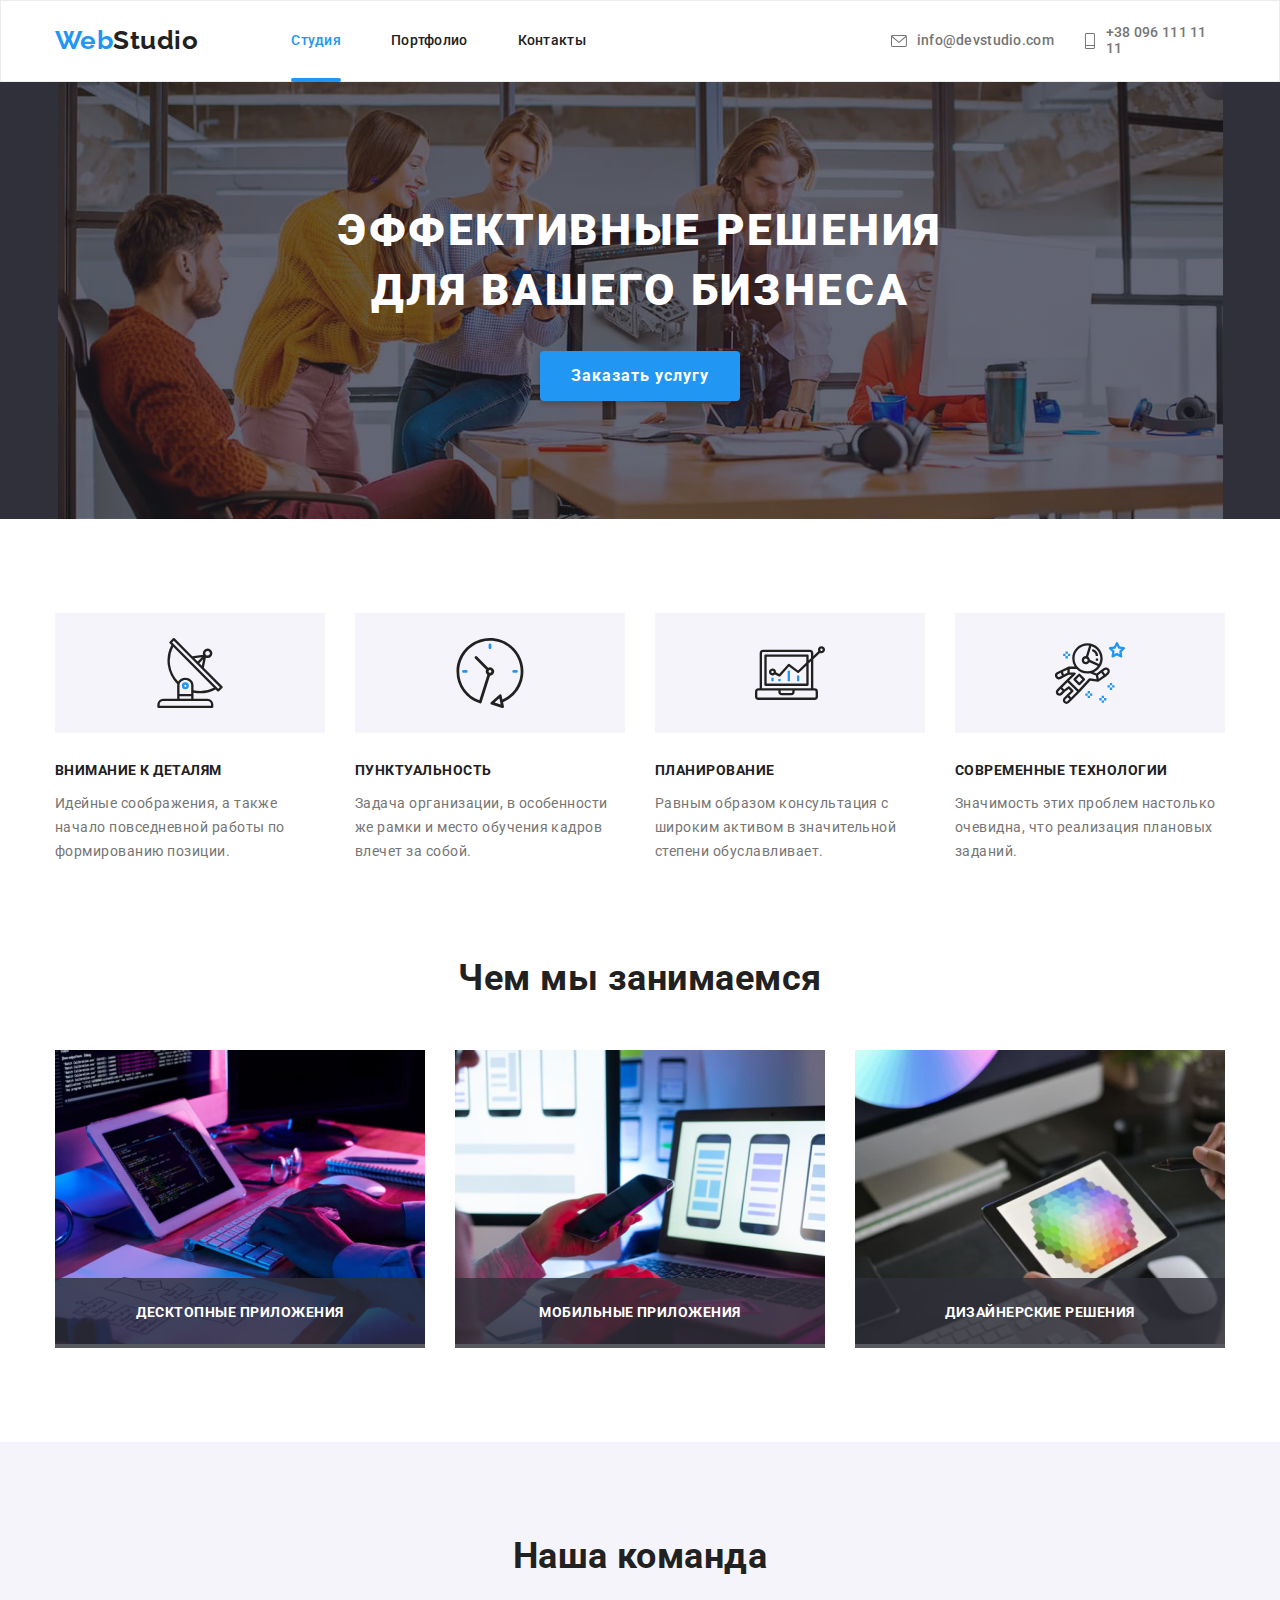
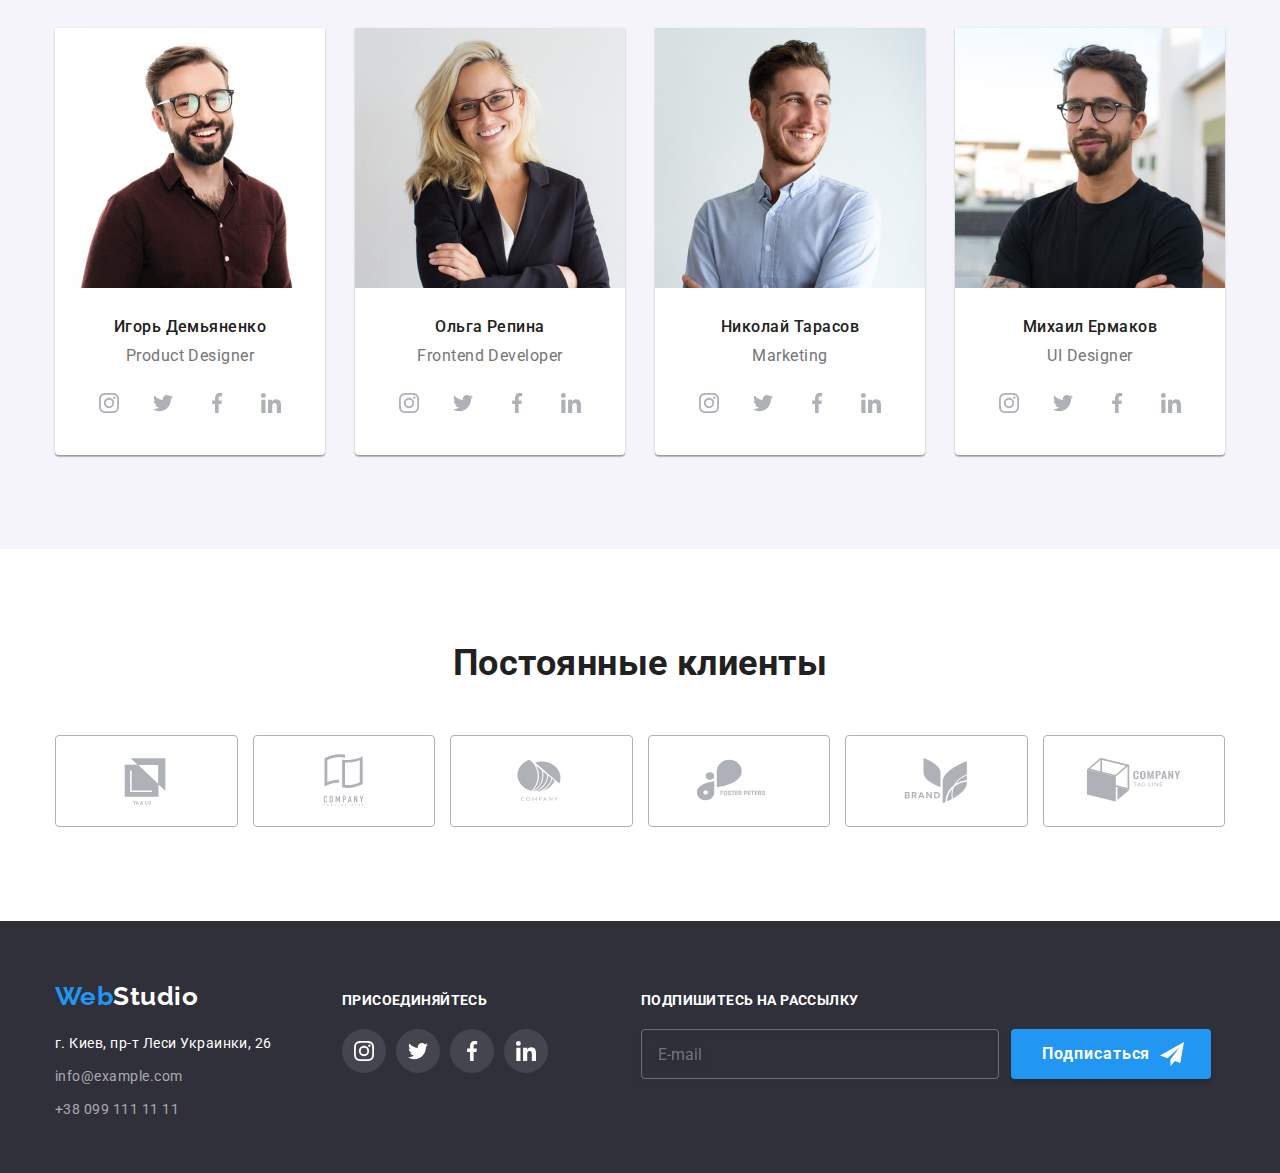
==== commit 80f87cac: "Add changes" ====
--- a/index.html
+++ b/index.html
@@ -62,6 +62,12 @@
                 >
               </li>
             </ul>
+            <ul class="header-links">
+              <li class="header-links__item">Instagram</li>
+              <li class="header-links__item">Twitter</li>
+              <li class="header-links__item">Facebook</li>
+              <li class="header-links__item">LinkedIn</li>
+            </ul>
           </div>
         </div>
         <button
@@ -223,34 +229,61 @@
           <h2 class="section-title">Чем мы занимаемся</h2>
           <ul class="occupation">
             <li class="occupation__item">
-              <img
-                src="./images/logo1.jpg"
-                alt="Человек набирает код на клавиатуре, перед ним планшет с синтаксисом"
-                width="370"
-              />
-              <div class="occupation__caption">
-                <p class="occupation__text">Десктопные приложения</p>
-              </div>
+              <picture>
+                <source
+                  srcset="
+                    ./images/desktop/occupation/pc-occupation1.jpg    370w,
+                    ./images/desktop/occupation/pc-occupation1@2x.jpg 740w
+                  "
+                  media="(min-width: 1200px)"
+                />
+                <img
+                  src="./images/logo1.jpg"
+                  alt="Человек набирает код на клавиатуре, перед ним планшет с синтаксисом"
+                  width="370"
+                />
+                <div class="occupation__caption">
+                  <p class="occupation__text">Десктопные приложения</p>
+                </div>
+              </picture>
             </li>
             <li class="occupation__item">
-              <img
-                src="./images/logo2.jpg"
-                alt="Девушка держит телефон в руке, перед ней открытый ноутбук с инструкциями по телефону"
-                width="370"
-              />
-              <div class="occupation__caption">
-                <p class="occupation__text">Мобильные приложения</p>
-              </div>
+              <picture>
+                <source
+                  srcset="
+                    ./images/desktop/occupation/pc-occupation2.jpg    370w,
+                    ./images/desktop/occupation/pc-occupation2@2x.jpg 740w
+                  "
+                  media="(min-width: 1200px)"
+                />
+                <img
+                  src="./images/logo2.jpg"
+                  alt="Девушка держит телефон в руке, перед ней открытый ноутбук с инструкциями по телефону"
+                  width="370"
+                />
+                <div class="occupation__caption">
+                  <p class="occupation__text">Мобильные приложения</p>
+                </div>
+              </picture>
             </li>
             <li class="occupation__item">
-              <img
-                src="./images/logo3.jpg"
-                alt="Человек держит планшет с изображением разноцветной мозаики"
-                width="370"
-              />
-              <div class="occupation__caption">
-                <p class="occupation__text">Дизайнерские решения</p>
-              </div>
+              <picture>
+                <source
+                  srcset="
+                    ./images/desktop/occupation/pc-occupation3.jpg    370w,
+                    ./images/desktop/occupation/pc-occupation3@2x.jpg 740w
+                  "
+                  media="(min-width: 1200px)"
+                />
+                <img
+                  src="./images/logo3.jpg"
+                  alt="Человек держит планшет с изображением разноцветной мозаики"
+                  width="370"
+                />
+                <div class="occupation__caption">
+                  <p class="occupation__text">Дизайнерские решения</p>
+                </div>
+              </picture>
             </li>
           </ul>
         </div>
@@ -262,12 +295,38 @@
           <h2 class="section-title">Наша команда</h2>
           <ul class="team">
             <li class="team__item">
-              <img
-                src="./images/team1.jpg"
-                alt="Product Designer"
-                width="270"
-                class="team__pic"
-              />
+              <picture>
+                <source
+                  srcset="
+                    ./images/desktop/team/pc-team1.jpg    270w,
+                    ./images/desktop/team/pc-team1@2x.jpg 540w
+                  "
+                  media="(min-width: 1200px)"
+                  width="270"
+                />
+                <source
+                  srcset="
+                    ./images/tablet/team/tab-team1.jpg    354w,
+                    ./images/tablet/team/tab-team1@2x.jpg 708w
+                  "
+                  media="(min-width: 768px)"
+                  width="354"
+                />
+                <source
+                  srcset="
+                    ./images/mobile/team/mob-team1.jpg    450w,
+                    ./images/mobile/team/mob-team1@2x.jpg 900w
+                  "
+                  media="(max-width: 767px)"
+                  width="450"
+                />
+
+                <img
+                  src="./images/team1.jpg"
+                  alt="Product Designer"
+                  class="team__pic"
+                />
+              </picture>
               <h3 class="team__title">Игорь Демьяненко</h3>
               <p class="team__text">Product Designer</p>
               <ul class="media-links">
@@ -302,12 +361,37 @@
               </ul>
             </li>
             <li class="team__item">
-              <img
-                src="./images/team2.jpg"
-                alt="Frontend Developer"
-                width="270"
-                class="team__pic"
-              />
+              <picture>
+                <source
+                  srcset="
+                    ./images/desktop/team/pc-team2.jpg    270w,
+                    ./images/desktop/team/pc-team2@2x.jpg 540w
+                  "
+                  media="(min-width: 1200px)"
+                  width="270"
+                />
+                <source
+                  srcset="
+                    ./images/tablet/team/tab-team2.jpg    354w,
+                    ./images/tablet/team/tab-team2@2x.jpg 708w
+                  "
+                  media="(min-width: 768px)"
+                  width="354"
+                />
+                <source
+                  srcset="
+                    ./images/mobile/team/mob-team2.jpg    450w,
+                    ./images/mobile/team/mob-team2@2x.jpg 900w
+                  "
+                  media="(max-width: 767px)"
+                  width="450"
+                />
+                <img
+                  src="./images/team2.jpg"
+                  alt="Frontend Developer"
+                  class="team__pic"
+                />
+              </picture>
               <h3 class="team__title">Ольга Репина</h3>
               <p class="team__text">Frontend Developer</p>
               <ul class="media-links">
@@ -342,12 +426,38 @@
               </ul>
             </li>
             <li class="team__item">
-              <img
-                src="./images/team3.jpg"
-                alt="Marketing"
-                width="270"
-                class="team__pic"
-              />
+              <picture>
+                <source
+                  srcset="
+                    ./images/desktop/team/pc-team3.jpg    270w,
+                    ./images/desktop/team/pc-team3@2x.jpg 540w
+                  "
+                  media="(min-width: 1200px)"
+                  width="270"
+                />
+                <source
+                  srcset="
+                    ./images/tablet/team/tab-team3.jpg    354w,
+                    ./images/tablet/team/tab-team3@2x.jpg 708w
+                  "
+                  media="(min-width: 768px)"
+                  width="354"
+                />
+                <source
+                  srcset="
+                    ./images/mobile/team/mob-team3.jpg    450w,
+                    ./images/mobile/team/mob-team3@2x.jpg 900w
+                  "
+                  media="(max-width: 767px)"
+                  width="450"
+                />
+
+                <img
+                  src="./images/team3.jpg"
+                  alt="Marketing"
+                  class="team__pic"
+                />
+              </picture>
               <h3 class="team__title">Николай Тарасов</h3>
               <p class="team__text">Marketing</p>
               <ul class="media-links">
@@ -382,12 +492,37 @@
               </ul>
             </li>
             <li class="team__item">
-              <img
-                src="./images/team4.jpg"
-                alt="UI Designer"
-                width="270"
-                class="team__pic"
-              />
+              <picture>
+                <source
+                  srcset="
+                    ./images/desktop/team/pc-team4.jpg    270w,
+                    ./images/desktop/team/pc-team4@2x.jpg 540w
+                  "
+                  media="(min-width: 1200px)"
+                  width="270"
+                />
+                <source
+                  srcset="
+                    ./images/tablet/team/tab-team4.jpg    354w,
+                    ./images/tablet/team/tab-team4@2x.jpg 708w
+                  "
+                  media="(min-width: 768px)"
+                  width="354"
+                />
+                <source
+                  srcset="
+                    ./images/mobile/team/mob-team4.jpg    450w,
+                    ./images/mobile/team/mob-team4@2x.jpg 900w
+                  "
+                  media="(max-width: 767px)"
+                  width="450"
+                />
+                <img
+                  src="./images/team4.jpg"
+                  alt="UI Designer"
+                  class="team__pic"
+                />
+              </picture>
               <h3 class="team__title">Михаил Ермаков</h3>
               <p class="team__text">UI Designer</p>
               <ul class="media-links">
@@ -424,6 +559,7 @@
           </ul>
         </div>
       </section>
+      
       <!-- CLIENTS -->
       <section>
         <div class="container">
--- a/css/main.min.css
+++ b/css/main.min.css
@@ -1,2 +1,2 @@
-/*! modern-normalize v1.1.0 | MIT License | https://github.com/sindresorhus/modern-normalize */*,::before,::after{-webkit-box-sizing:border-box;box-sizing:border-box}html{line-height:1.15;-webkit-text-size-adjust:100%;-moz-tab-size:4;-o-tab-size:4;tab-size:4}body{margin:0;font-family:system-ui,-apple-system,"Segoe UI",Roboto,Helvetica,Arial,sans-serif,"Apple Color Emoji","Segoe UI Emoji"}hr{height:0;color:inherit}abbr[title]{-webkit-text-decoration:underline dotted;text-decoration:underline dotted}b,strong{font-weight:bolder}code,kbd,samp,pre{font-family:ui-monospace, SFMono-Regular, Consolas, "Liberation Mono", Menlo, monospace;font-size:1em}small{font-size:80%}sub,sup{font-size:75%;line-height:0;position:relative;vertical-align:baseline}sub{bottom:-0.25em}sup{top:-0.5em}table{text-indent:0;border-color:inherit}button,input,optgroup,select,textarea{font-family:inherit;font-size:100%;line-height:1.15;margin:0}button,select{text-transform:none}button,[type="button"],[type="reset"],[type="submit"]{-webkit-appearance:button}::-moz-focus-inner{border-style:none;padding:0}:-moz-focusring{outline:1px dotted ButtonText}:-moz-ui-invalid{box-shadow:none}legend{padding:0}progress{vertical-align:baseline}::-webkit-inner-spin-button,::-webkit-outer-spin-button{height:auto}[type="search"]{-webkit-appearance:textfield;outline-offset:-2px}::-webkit-search-decoration{-webkit-appearance:none}::-webkit-file-upload-button{-webkit-appearance:button;font:inherit}summary{display:list-item}.nav__list,.head-address,.features,.occupation,.team,.clients,.projects,.footer-address,.media-box__list{list-style:none;padding:0;margin:0}.page-header__logo,.address-box__logo{color:#2196f3;font-family:Raleway, sans-serif}.media-box__title,.footer-form__title{text-transform:uppercase;margin-bottom:20px;margin-top:0;padding:0;font-weight:700;font-size:14px;line-height:1.14;letter-spacing:0.03em;color:#fff}body{background-color:#fff;color:#757575;font-family:Roboto, sans-serif;font-style:normal;letter-spacing:0.03em}.container{padding-left:15px;padding-right:15px}@media screen and (min-width: 480px){.container{width:480px}}@media screen and (min-width: 768px){.container{width:768px}}@media screen and (min-width: 1200px){.container{width:1200px;margin:0 auto}}.button{height:50px;width:200px;background-color:#2196f3;color:#fff;cursor:pointer;font-family:inherit;font-weight:700;font-size:16px;line-height:1.9px;letter-spacing:0.06em;-webkit-box-shadow:0px 4px 4px rgba(0,0,0,0.15);box-shadow:0px 4px 4px rgba(0,0,0,0.15);border-color:transparent;border-radius:4px}.section-title{color:#212121;font-weight:700;font-size:28px;line-height:1.17;text-align:center;margin:0;padding-bottom:30px;padding-top:60px}@media screen and (min-width: 1200px){.section-title{padding-bottom:50px;padding-top:94px;font-size:36px;line-height:1.16}}.page-header{border:1px solid #ececec;position:relative}.page-header--justify{height:80px}@media screen and (max-width: 767px){.page-header--justify{display:-webkit-box;display:-ms-flexbox;display:flex;-webkit-box-pack:justify;-ms-flex-pack:justify;justify-content:space-between;-webkit-box-align:center;-ms-flex-align:center;align-items:center}}@media screen and (min-width: 768px){.page-header__container{display:-webkit-box;display:-ms-flexbox;display:flex}}.page-header__logo-link{color:#212121;font-family:Raleway, sans-serif;text-decoration:none;font-weight:700;font-size:24px;line-height:1.16;margin-right:88px;margin-bottom:16px;margin-top:16px}@media screen and (min-width: 768px){.page-header__logo-link{margin-bottom:26px;margin-top:26px}}@media screen and (min-width: 1200px){.page-header__logo-link{font-weight:700;font-size:26px;line-height:1.19;margin-right:93px;margin-bottom:25px;margin-top:24px}}.nav{display:-webkit-box;display:-ms-flexbox;display:flex}@media screen and (max-width: 767px){.menu-container{display:none;position:absolute;left:0;top:100%;height:100%;width:100%}.menu-container.is-open{display:block;position:fixed;top:0;left:0;width:100%;height:100%;background-color:#fff;z-index:999}}@media screen and (min-width: 768px){.menu-container{display:-webkit-box;display:-ms-flexbox;display:flex;-webkit-box-align:center;-ms-flex-align:center;align-items:center}}@media screen and (min-width: 1200px){.menu-container{display:-webkit-box;display:-ms-flexbox;display:flex}}.nav__list{display:-webkit-box;display:-ms-flexbox;display:flex}@media screen and (max-width: 767px){.nav__list{-webkit-box-orient:vertical;-webkit-box-direction:normal;-ms-flex-direction:column;flex-direction:column;position:absolute;left:40px;top:48px}}@media screen and (min-width: 768px){.nav__item:not(:last-child){margin-right:50px}}.nav__link{color:#212121;text-decoration:none;letter-spacing:0.02em;padding:32px 0;display:block;-webkit-transition:color 250ms cubic-bezier(0.4, 0, 0.2, 1);transition:color 250ms cubic-bezier(0.4, 0, 0.2, 1);font-weight:500;font-size:40px;line-height:1.17;letter-spacing:0.02em}@media screen and (min-width: 768px){.nav__link{font-size:14px;line-height:1.14;text-align:center}}.nav__link:hover,.nav__link:focus{color:#2196f3}.nav__current{color:#2196f3;position:relative}@media screen and (min-width: 768px){.nav__current::after{content:"";display:inline-block;width:100%;height:4px;position:absolute;left:0;bottom:-1px;background-color:currentColor;border-radius:2px}}.nav__button{display:none}@media screen and (max-width: 767px){.nav__button{display:-webkit-inline-box;display:-ms-inline-flexbox;display:inline-flex;margin:0;padding:0;border:none;background-color:transparent;z-index:999}}.nav__button .nav__icon-cross{display:none}.nav__button .nav__icon-menu{display:block}.nav__button.is-open .nav__icon-cross{display:block}.nav__button.is-open .nav__icon-menu{display:none}@media screen and (min-width: 768px) and (max-width: 1199px){.head-address{margin-left:84px;padding-right:50px}}@media screen and (min-width: 1200px){.head-address{display:-webkit-box;display:-ms-flexbox;display:flex;-webkit-box-align:center;-ms-flex-align:center;align-items:center;margin-left:305px}}@media screen and (min-width: 768px) and (max-width: 1199px){.head-address__item:nth-child(1){margin-right:30px;margin-bottom:10px}}@media screen and (max-width: 767px){.head-address--larger-size{font-size:24px;line-height:1.16;letter-spacing:0.02em;position:absolute;left:40px;bottom:134px}}@media screen and (max-width: 767px){.head-address--smaller-size{font-size:34px;line-height:1.17;letter-spacing:0.02em;margin-bottom:32px;position:absolute;left:40px;bottom:194px}}.head-address__link{color:#757575;text-decoration:none;letter-spacing:0.02em;font-weight:500;display:-webkit-box;display:-ms-flexbox;display:flex;-webkit-box-align:center;-ms-flex-align:center;align-items:center;-webkit-transition:color 250ms cubic-bezier(0.4, 0, 0.2, 1);transition:color 250ms cubic-bezier(0.4, 0, 0.2, 1)}.head-address__link:hover,.head-address__link:focus{color:#2196f3}@media screen and (min-width: 768px){.head-address__link{font-size:14px;line-height:1.14}}.head-address__link:hover .head-address__icon,.head-address__link:focus .head-address__icon{fill:#2196f3}.head-address__icon{fill:#757575;margin-right:10px;-webkit-transition:fill 250ms cubic-bezier(0.4, 0, 0.2, 1);transition:fill 250ms cubic-bezier(0.4, 0, 0.2, 1)}@media screen and (max-width: 767px){.head-address__icon{display:none}}.hero{text-align:center;padding:200px 0;background-image:-webkit-gradient(linear, left top, right top, from(rgba(47,48,58,0.4)), to(rgba(47,48,58,0.4))),url(../images/background.jpg);background-image:linear-gradient(to right, rgba(47,48,58,0.4), rgba(47,48,58,0.4)),url(../images/background.jpg);background-color:#2f303a;background-repeat:no-repeat;background-position:center;max-width:1600px}.hero__title{color:#fff;margin-top:0;margin-bottom:30px;font-weight:900;font-size:26px;line-height:1.61;letter-spacing:0.06em;text-transform:uppercase}@media screen and (min-width: 1200px){.hero__title{font-size:44px;line-height:1.37}}.backdrop{position:fixed;top:0;left:0;width:100%;height:100%;z-index:1;background-color:rgba(0,0,0,0.2);-webkit-transition:250ms linear;transition:250ms linear;overflow-y:scroll}.backdrop.is-hidden{opacity:0;pointer-events:none;visibility:hidden}.backdrop.is-hidden .modal{-webkit-transform:translate(-50%, -50%) scale(0.9);transform:translate(-50%, -50%) scale(0.9)}.modal{position:absolute;top:50%;left:50%;width:450px;height:609px;-webkit-transform:translate(-50%, -50%) scale(1);transform:translate(-50%, -50%) scale(1);-webkit-transition:-webkit-transform 250ms linear;transition:-webkit-transform 250ms linear;transition:transform 250ms linear;transition:transform 250ms linear, -webkit-transform 250ms linear;-webkit-box-shadow:0px 1px 3px rgba(0,0,0,0.12),0px 1px 1px rgba(0,0,0,0.14),0px 2px 1px rgba(0,0,0,0.2);box-shadow:0px 1px 3px rgba(0,0,0,0.12),0px 1px 1px rgba(0,0,0,0.14),0px 2px 1px rgba(0,0,0,0.2);border-radius:4px;background-color:#fff;padding:40px}@media screen and (min-width: 768px){.modal{width:528px;height:581px}}.modal__button{position:absolute;top:8px;right:8px;width:30px;height:30px;padding:0;border-radius:50%;border:1px solid rgba(0,0,0,0.1);background-color:#fff;cursor:pointer}.modal__button:hover .modal__icon,.modal__button:focus .modal__icon{fill:#2196f3}.modal__icon{-webkit-transition:fill 250ms cubic-bezier(0.4, 0, 0.2, 1);transition:fill 250ms cubic-bezier(0.4, 0, 0.2, 1);margin:0 9px}.modal__text{font-weight:700;font-size:20px;line-height:1.15;margin:0 0 12px 0;color:#212121}.form__label{font-weight:400;font-size:12px;line-height:1.16;letter-spacing:0.01em;display:-webkit-box;display:-ms-flexbox;display:flex;color:#757575}.form__box{position:relative}.form__input{width:100%;height:40px;border:1px solid rgba(33,33,33,0.2);border-radius:4px;padding:11px 42px;margin-bottom:10px;margin-top:4px;font-weight:normal;font-size:12px;line-height:1.16;letter-spacing:0.01em}.form__input:focus{border:1px solid #2196f3;outline:0}.form__input:focus ~ .form__icon{fill:#2196f3}.form__icon{position:absolute;top:0;left:14px}.form__comment{width:100%;height:120px;border:1px solid rgba(33,33,33,0.2);border-radius:4px;resize:none;padding:12px 16px;margin-top:4px;font-weight:normal;font-size:12px;line-height:1.16;letter-spacing:0.01em}.form__comment::-webkit-input-placeholder{color:rgba(117,117,117,0.5)}.form__comment:-ms-input-placeholder{color:rgba(117,117,117,0.5)}.form__comment::-ms-input-placeholder{color:rgba(117,117,117,0.5)}.form__comment::placeholder{color:rgba(117,117,117,0.5)}.form__comment:focus{border:1px solid #2196f3;outline:0}.form__comment:not(:placeholder-shown){color:#212121}.checkbox{font-weight:normal;font-size:12px;line-height:1.16;color:#757575;-webkit-box-align:center;-ms-flex-align:center;align-items:center;-webkit-box-pack:justify;-ms-flex-pack:justify;justify-content:space-between;display:-webkit-box;display:-ms-flexbox;display:flex}@media screen and (min-width: 1200px){.checkbox{font-size:14px;line-height:1.71}}.form__checkbox{margin-bottom:30px;margin-top:20px}.checkbox__visually-hidden{position:absolute;white-space:nowrap;width:1px;height:1px;overflow:hidden;border:0;padding:0;clip:rect(0 0 0 0);-webkit-clip-path:inset(50%);clip-path:inset(50%);margin:-1px}.checkbox__visually-hidden:checked+.checkbox__icon{background-color:#2196f3;border:transparent}.checkbox__icon{width:16px;height:15px;border-radius:2px;border:2px solid #212121;margin-bottom:3px;cursor:pointer}@media screen and (min-width: 1200px){.checkbox__icon{margin-right:7px}}.checkbox__link{color:#2196f3}.section-title--visually-hidden{position:absolute;white-space:nowrap;width:1px;height:1px;overflow:hidden;border:0;padding:0;clip:rect(0 0 0 0);-webkit-clip-path:inset(50%);clip-path:inset(50%);margin:-1px}.features{padding-top:60px;padding-bottom:60px}@media screen and (min-width: 768px){.features{display:-webkit-box;display:-ms-flexbox;display:flex;-ms-flex-wrap:wrap;flex-wrap:wrap}}@media screen and (min-width: 1200px){.features{padding-top:94px;padding-bottom:0;display:-webkit-box;display:-ms-flexbox;display:flex;-ms-flex-wrap:nowrap;flex-wrap:nowrap}}.features__item{margin-bottom:30px}@media screen and (min-width: 768px){.features__item{width:calc((100% - 2 * 30px) / 2);margin-right:15px;margin-left:15px}}@media screen and (min-width: 1200px){.features__item{margin:0}}@media screen and (min-width: 1200px){.features__item:not(:last-child){margin-right:30px}}.features__icon{background-color:#f5f4fa;display:block;margin-bottom:30px;padding:25px 100px}@media screen and (max-width: 767px){.features__icon{width:450px}}@media screen and (min-width: 768px) and (max-width: 1199px){.features__icon{width:354px}}.features__title{color:#212121;font-weight:700;font-size:14px;line-height:1.14;text-transform:uppercase}@media screen and (max-width: 767px){.features__title{text-align:center}}.features__text{font-size:14px;line-height:1.71;margin-bottom:0}@media screen and (max-width: 1199px){.section-occupation{display:none}}.occupation{display:-webkit-box;display:-ms-flexbox;display:flex;padding-bottom:94px}.occupation__item{position:relative;display:-webkit-box;display:-ms-flexbox;display:flex}.occupation__item:not(:last-child){margin-right:30px}.occupation__caption{position:absolute;bottom:0;left:0;width:370px;height:70px;display:-webkit-box;display:-ms-flexbox;display:flex;-webkit-box-align:center;-ms-flex-align:center;align-items:center;-webkit-box-pack:center;-ms-flex-pack:center;justify-content:center;font-weight:700;font-size:14px;line-height:1.14;text-transform:uppercase;color:#fff;background-color:rgba(47,48,58,0.8)}.occupation__text{margin:0;padding:0}.section{background-color:#f5f4fa}@media screen and (min-width: 768px){.team{padding-bottom:94px}}.team__item{-webkit-box-shadow:0px 1px 3px rgba(0,0,0,0.12),0px 1px 1px rgba(0,0,0,0.14),0px 2px 1px rgba(0,0,0,0.2);box-shadow:0px 1px 3px rgba(0,0,0,0.12),0px 1px 1px rgba(0,0,0,0.14),0px 2px 1px rgba(0,0,0,0.2);border-radius:0px 0px 4px 4px;margin-right:30px;text-align:center;background-color:#fff}.team__pic{display:block}.team__title{color:#212121;font-weight:500;font-size:16px;line-height:1.18;padding:30px 0 10px;margin:0}.team__text{padding-bottom:16px;margin:0}.media-links{padding:0;display:-webkit-box;display:-ms-flexbox;display:flex;-webkit-box-pack:center;-ms-flex-pack:center;justify-content:center;padding-bottom:30px}.media-links__item{width:44px;height:44px;border:none;border-radius:50%;-webkit-box-align:center;-ms-flex-align:center;align-items:center;display:-webkit-box;display:-ms-flexbox;display:flex;margin-right:10px;-webkit-box-pack:center;-ms-flex-pack:center;justify-content:center;background-color:#fff;-webkit-transition:background-color 250ms cubic-bezier(0.4, 0, 0.2, 1);transition:background-color 250ms cubic-bezier(0.4, 0, 0.2, 1)}.media-links__item:hover,.media-links__item:focus{background-color:#2196f3}.media-links__item:nth-child(4){margin-right:0}.media-links__item:hover .media-links__icon,.media-links__item:focus .media-links__icon{fill:#fff}.media-links__link{width:100%;height:100%;display:-webkit-box;display:-ms-flexbox;display:flex;-webkit-box-pack:center;-ms-flex-pack:center;justify-content:center;-webkit-box-align:center;-ms-flex-align:center;align-items:center}.media-links__icon{fill:#afb1b8;-webkit-transition:fill 250ms cubic-bezier(0.4, 0, 0.2, 1);transition:fill 250ms cubic-bezier(0.4, 0, 0.2, 1)}.clients{display:-webkit-box;display:-ms-flexbox;display:flex;-ms-flex-wrap:wrap;flex-wrap:wrap;margin-right:-15px;padding-bottom:60px}@media screen and (min-width: 1200px){.clients{-ms-flex-wrap:nowrap;flex-wrap:nowrap;padding-bottom:94px;margin-bottom:0}}.clients__item{border:1px solid #afb1b8;border-radius:4px;margin-right:15px;background-color:#fff;width:calc((100% - 4 * 15px) / 2);height:92px;margin-bottom:30px;-webkit-transition:border 250ms cubic-bezier(0.4, 0, 0.2, 1);transition:border 250ms cubic-bezier(0.4, 0, 0.2, 1)}@media screen and (min-width: 768px){.clients__item{width:calc((100% - 6 * 15px) / 3)}}.clients__item:hover,.clients__item:focus{border:1px solid #2196f3}@media screen and (max-width: 479px){.clients__item:nth-child(n+5){margin-bottom:0}}@media screen and (min-width: 768px) and (max-width: 1199px){.clients__item:nth-child(3n+3){margin-right:0}}@media screen and (min-width: 768px) and (max-width: 1199px){.clients__item:nth-last-child(-n+3){margin-bottom:0}}.clients__item:hover .clients__icon,.clients__item:focus .clients__icon{fill:#2196f3}.clients__link{width:100%;height:100%;display:-webkit-box;display:-ms-flexbox;display:flex;-webkit-box-pack:center;-ms-flex-pack:center;justify-content:center;-webkit-box-align:center;-ms-flex-align:center;align-items:center}.clients__icon{fill:#afb1b8;-webkit-transition:fill 250ms cubic-bezier(0.4, 0, 0.2, 1);transition:fill 250ms cubic-bezier(0.4, 0, 0.2, 1)}.filter{display:-webkit-box;display:-ms-flexbox;display:flex;-webkit-box-pack:center;-ms-flex-pack:center;justify-content:center}@media screen and (max-width: 767px){.filter{-webkit-box-pack:start;-ms-flex-pack:start;justify-content:flex-start;-ms-flex-wrap:wrap;flex-wrap:wrap;margin-top:60px;margin-bottom:40px}}@media screen and (min-width: 768px){.filter{padding-top:60px;padding-bottom:30px}}@media screen and (min-width: 1200px){.filter{margin:94px 0 50px}}.filter__button{background-color:#f5f4fa;color:#212121;cursor:pointer;font-family:inherit;border-radius:4px;padding:6px 22px;border:none;margin-right:8px;font-weight:500;font-size:16px;line-height:1.6;-webkit-transition:background-color 250ms cubic-bezier(0.4, 0, 0.2, 1),color 250ms cubic-bezier(0.4, 0, 0.2, 1),-webkit-box-shadow 250ms cubic-bezier(0.4, 0, 0.2, 1);transition:background-color 250ms cubic-bezier(0.4, 0, 0.2, 1),color 250ms cubic-bezier(0.4, 0, 0.2, 1),-webkit-box-shadow 250ms cubic-bezier(0.4, 0, 0.2, 1);transition:box-shadow 250ms cubic-bezier(0.4, 0, 0.2, 1),background-color 250ms cubic-bezier(0.4, 0, 0.2, 1),color 250ms cubic-bezier(0.4, 0, 0.2, 1);transition:box-shadow 250ms cubic-bezier(0.4, 0, 0.2, 1),background-color 250ms cubic-bezier(0.4, 0, 0.2, 1),color 250ms cubic-bezier(0.4, 0, 0.2, 1),-webkit-box-shadow 250ms cubic-bezier(0.4, 0, 0.2, 1)}.filter__button:last-child{margin-right:0}@media screen and (max-width: 767px){.filter__button:nth-child(-n+3){margin-bottom:15px}}.filter__button:hover,.filter__button:focus{background-color:#2196f3;color:#fff;-webkit-box-shadow:0px 3px 1px rgba(0,0,0,0.1),0px 1px 2px rgba(0,0,0,0.08),0px 2px 2px rgba(0,0,0,0.12);box-shadow:0px 3px 1px rgba(0,0,0,0.1),0px 1px 2px rgba(0,0,0,0.08),0px 2px 2px rgba(0,0,0,0.12)}.filter--accent{background-color:#2196f3;color:#fff;-webkit-box-shadow:0px 3px 1px rgba(0,0,0,0.1),0px 1px 2px rgba(0,0,0,0.08),0px 2px 2px rgba(0,0,0,0.12);box-shadow:0px 3px 1px rgba(0,0,0,0.1),0px 1px 2px rgba(0,0,0,0.08),0px 2px 2px rgba(0,0,0,0.12)}.projects{display:-webkit-box;display:-ms-flexbox;display:flex;-ms-flex-wrap:wrap;flex-wrap:wrap;margin-bottom:94px;width:inherit}.projects__item{margin-right:30px;margin-bottom:30px;border:1px solid #eeeeee;width:450px;height:404px;-webkit-transition:-webkit-box-shadow 250ms cubic-bezier(0.4, 0, 0.2, 1);transition:-webkit-box-shadow 250ms cubic-bezier(0.4, 0, 0.2, 1);transition:box-shadow 250ms cubic-bezier(0.4, 0, 0.2, 1);transition:box-shadow 250ms cubic-bezier(0.4, 0, 0.2, 1), -webkit-box-shadow 250ms cubic-bezier(0.4, 0, 0.2, 1)}@media screen and (min-width: 768px){.projects__item{width:354px;height:440px}}@media screen and (min-width: 1200px){.projects__item{width:370px;height:404px}}.projects__item:hover,.projects__item:focus{-webkit-box-shadow:0px 1px 1px rgba(0,0,0,0.12),0px 4px 4px rgba(0,0,0,0.06),1px 4px 6px rgba(0,0,0,0.16);box-shadow:0px 1px 1px rgba(0,0,0,0.12),0px 4px 4px rgba(0,0,0,0.06),1px 4px 6px rgba(0,0,0,0.16)}.projects__item:hover .projects__box::before,.projects__item:focus .projects__box::before{background-color:rgba(33,150,243,0.9);-webkit-transform:translateY(0);transform:translateY(0)}.projects__item:hover .projects__text,.projects__item:focus .projects__text{-webkit-transform:translateY(0);transform:translateY(0)}.projects__link{cursor:pointer}.projects__box{position:relative;overflow:hidden;background-color:rgba(33,150,243,0.9)}.projects__box::before{position:absolute;top:0;left:0;width:100%;height:100%;content:"";background-color:rgba(33,150,243,0.9);-webkit-transform:translateY(100%);transform:translateY(100%);-webkit-transition:-webkit-transform 250ms cubic-bezier(0.4, 0, 0.2, 1);transition:-webkit-transform 250ms cubic-bezier(0.4, 0, 0.2, 1);transition:transform 250ms cubic-bezier(0.4, 0, 0.2, 1);transition:transform 250ms cubic-bezier(0.4, 0, 0.2, 1), -webkit-transform 250ms cubic-bezier(0.4, 0, 0.2, 1)}.projects__pic{display:block;width:100%}.projects__text{margin:0;padding:63px 24px;position:absolute;top:0;left:0;-webkit-transform:translateY(100%);transform:translateY(100%);-webkit-transition:-webkit-transform 250ms cubic-bezier(0.4, 0, 0.2, 1);transition:-webkit-transform 250ms cubic-bezier(0.4, 0, 0.2, 1);transition:transform 250ms cubic-bezier(0.4, 0, 0.2, 1);transition:transform 250ms cubic-bezier(0.4, 0, 0.2, 1), -webkit-transform 250ms cubic-bezier(0.4, 0, 0.2, 1);font-weight:400;font-size:18px;line-height:1.55;color:#fff}.projects__title{color:#212121;font-weight:700;font-size:18px;line-height:2;letter-spacing:0.06em;padding:20px 24px 4px;margin:0}.projects__description{font-size:16px;line-height:1.87;padding:0 24px 20px;margin:0}.page-footer{background-color:#2f303a;padding:60px 0}@media screen and (min-width: 1200px){.page-footer{height:252px}}@media screen and (min-width: 1200px){.page-footer--align{display:-webkit-box;display:-ms-flexbox;display:flex;-webkit-box-align:baseline;-ms-flex-align:baseline;align-items:baseline}}@media screen and (min-width: 768px){.page-footer__container{display:-webkit-box;display:-ms-flexbox;display:flex;-ms-flex-pack:distribute;justify-content:space-around;margin-bottom:60px}}@media screen and (min-width: 1200px){.page-footer__container{-webkit-box-pack:center;-ms-flex-pack:center;justify-content:center;-webkit-box-align:baseline;-ms-flex-align:baseline;align-items:baseline;margin-bottom:0}}@media screen and (max-width: 767px){.address-box{margin-bottom:60px;text-align:center}}@media screen and (min-width: 1200px){.address-box{margin-right:70px}}.address-box__link{color:#fff;font-family:Raleway, sans-serif;text-decoration:none;font-weight:700;font-size:24px;line-height:1.16;margin-bottom:20px;display:block}@media screen and (min-width: 768px) and (max-width: 1199px){.address-box__link{display:-webkit-box;display:-ms-flexbox;display:flex;-webkit-box-pack:center;-ms-flex-pack:center;justify-content:center;font-size:26px;line-height:1.19}}@media screen and (min-width: 1200px){.address-box__link{font-size:26px;line-height:1.19}}.footer-address__item{margin-bottom:8px}.footer-address__item:last-child{margin-bottom:0}@media screen and (min-width: 1200px){.footer-address__item{margin-bottom:9px}}.footer-address__link{text-decoration:none;-webkit-transition:color 250ms cubic-bezier(0.4, 0, 0.2, 1);transition:color 250ms cubic-bezier(0.4, 0, 0.2, 1)}.footer-address__link:hover,.footer-address__link:focus{color:#2196f3}.footer-address__link--address{color:#fff;font-weight:400;font-size:14px;font-style:normal;line-height:1.71}.footer-address__link--email,.footer-address__link--tel{color:rgba(255,255,255,0.6);font-style:normal;font-weight:400;font-size:14px;line-height:1.71}@media screen and (max-width: 767px){.media-box{margin-bottom:60px}}@media screen and (min-width: 1200px){.media-box{display:-webkit-box;display:-ms-flexbox;display:flex;width:206px;height:80px;-webkit-box-orient:vertical;-webkit-box-direction:normal;-ms-flex-direction:column;flex-direction:column;margin-right:93px}}@media screen and (max-width: 767px){.media-box__title{text-align:center}}.media-box__list{display:-webkit-box;display:-ms-flexbox;display:flex;-webkit-box-pack:center;-ms-flex-pack:center;justify-content:center}.media-box__item{width:44px;height:44px;border:none;border-radius:50%;-webkit-box-align:center;-ms-flex-align:center;align-items:center;display:-webkit-box;display:-ms-flexbox;display:flex;margin-right:10px;-webkit-box-pack:center;-ms-flex-pack:center;justify-content:center;background-color:rgba(255,255,255,0.1);-webkit-transition:background-color 250ms cubic-bezier(0.4, 0, 0.2, 1);transition:background-color 250ms cubic-bezier(0.4, 0, 0.2, 1)}.media-box__item:hover,.media-box__item:focus{background-color:#2196f3}.media-box__item:nth-child(4){margin-right:0}.media-box__link{width:100%;height:100%;display:-webkit-box;display:-ms-flexbox;display:flex;-webkit-box-pack:center;-ms-flex-pack:center;justify-content:center;-webkit-box-align:center;-ms-flex-align:center;align-items:center}.media-box__icon{fill:#fff}.footer-form{display:-webkit-box;display:-ms-flexbox;display:flex;-webkit-box-pack:center;-ms-flex-pack:center;justify-content:center;-webkit-box-align:center;-ms-flex-align:center;align-items:center;-webkit-box-orient:vertical;-webkit-box-direction:normal;-ms-flex-direction:column;flex-direction:column}@media screen and (min-width: 1200px){.footer-form{-webkit-box-align:end;-ms-flex-align:end;align-items:flex-end;-webkit-box-orient:horizontal;-webkit-box-direction:normal;-ms-flex-direction:row;flex-direction:row}}@media screen and (max-width: 1199px){.footer-form__container{margin-bottom:20px}}@media screen and (max-width: 1199px){.footer-form__title{text-align:center}}.footer-form__input{width:450px;height:50px;border:1px solid rgba(255,255,255,0.3);-webkit-filter:drop-shadow(0px 4px 4px rgba(0,0,0,0.15));filter:drop-shadow(0px 4px 4px rgba(0,0,0,0.15));border-radius:4px;padding-left:16px;margin-right:12px;background-color:inherit;color:#fff}@media screen and (min-width: 1200px){.footer-form__input{width:358px}}.footer-form--subscribe{display:-webkit-box;display:-ms-flexbox;display:flex;-webkit-box-align:center;-ms-flex-align:center;align-items:center;padding-left:29px}.footer-form__icon{margin-left:10px}
+/*! modern-normalize v1.1.0 | MIT License | https://github.com/sindresorhus/modern-normalize */*,::before,::after{-webkit-box-sizing:border-box;box-sizing:border-box}html{line-height:1.15;-webkit-text-size-adjust:100%;-moz-tab-size:4;-o-tab-size:4;tab-size:4}body{margin:0;font-family:system-ui,-apple-system,"Segoe UI",Roboto,Helvetica,Arial,sans-serif,"Apple Color Emoji","Segoe UI Emoji"}hr{height:0;color:inherit}abbr[title]{-webkit-text-decoration:underline dotted;text-decoration:underline dotted}b,strong{font-weight:bolder}code,kbd,samp,pre{font-family:ui-monospace, SFMono-Regular, Consolas, "Liberation Mono", Menlo, monospace;font-size:1em}small{font-size:80%}sub,sup{font-size:75%;line-height:0;position:relative;vertical-align:baseline}sub{bottom:-0.25em}sup{top:-0.5em}table{text-indent:0;border-color:inherit}button,input,optgroup,select,textarea{font-family:inherit;font-size:100%;line-height:1.15;margin:0}button,select{text-transform:none}button,[type="button"],[type="reset"],[type="submit"]{-webkit-appearance:button}::-moz-focus-inner{border-style:none;padding:0}:-moz-focusring{outline:1px dotted ButtonText}:-moz-ui-invalid{box-shadow:none}legend{padding:0}progress{vertical-align:baseline}::-webkit-inner-spin-button,::-webkit-outer-spin-button{height:auto}[type="search"]{-webkit-appearance:textfield;outline-offset:-2px}::-webkit-search-decoration{-webkit-appearance:none}::-webkit-file-upload-button{-webkit-appearance:button;font:inherit}summary{display:list-item}.nav__list,.head-address,.header-links,.features,.occupation,.team,.clients,.projects,.footer-address,.media-box__list{list-style:none;padding:0;margin:0}.page-header__logo,.address-box__logo{color:#2196f3;font-family:Raleway, sans-serif}.media-box__title,.footer-form__title{text-transform:uppercase;margin-bottom:20px;margin-top:0;padding:0;font-weight:700;font-size:14px;line-height:1.14;letter-spacing:0.03em;color:#fff}body{background-color:#fff;color:#757575;font-family:Roboto, sans-serif;font-style:normal;letter-spacing:0.03em}.container{padding-left:15px;padding-right:15px}@media screen and (min-width: 480px){.container{width:480px}}@media screen and (min-width: 768px){.container{width:768px}}@media screen and (min-width: 1200px){.container{width:1200px;margin:0 auto}}.button{height:50px;width:200px;background-color:#2196f3;color:#fff;cursor:pointer;font-family:inherit;font-weight:700;font-size:16px;line-height:1.9px;letter-spacing:0.06em;-webkit-box-shadow:0px 4px 4px rgba(0,0,0,0.15);box-shadow:0px 4px 4px rgba(0,0,0,0.15);border-color:transparent;border-radius:4px}.section-title{color:#212121;font-weight:700;font-size:28px;line-height:1.17;text-align:center;margin:0;padding-bottom:30px;padding-top:60px}@media screen and (min-width: 1200px){.section-title{padding-bottom:50px;padding-top:94px;font-size:36px;line-height:1.16}}.page-header{border:1px solid #ececec;position:relative}.page-header--justify{height:80px}@media screen and (max-width: 767px){.page-header--justify{display:-webkit-box;display:-ms-flexbox;display:flex;-webkit-box-pack:justify;-ms-flex-pack:justify;justify-content:space-between;-webkit-box-align:center;-ms-flex-align:center;align-items:center}}@media screen and (min-width: 768px){.page-header__container{display:-webkit-box;display:-ms-flexbox;display:flex}}.page-header__logo-link{color:#212121;font-family:Raleway, sans-serif;text-decoration:none;font-weight:700;font-size:24px;line-height:1.16;margin-right:88px;margin-bottom:16px;margin-top:16px}@media screen and (min-width: 768px){.page-header__logo-link{margin-bottom:26px;margin-top:26px}}@media screen and (min-width: 1200px){.page-header__logo-link{font-weight:700;font-size:26px;line-height:1.19;margin-right:93px;margin-bottom:25px;margin-top:24px}}.nav{display:-webkit-box;display:-ms-flexbox;display:flex}@media screen and (max-width: 767px){.menu-container{display:none;position:absolute;left:0;top:100%;height:100%;width:100%}.menu-container.is-open{display:block;position:fixed;top:0;left:0;width:100%;height:100%;background-color:#fff;z-index:999}}@media screen and (min-width: 768px) and (max-width: 1199px){.menu-container{display:-webkit-box;display:-ms-flexbox;display:flex;-webkit-box-align:center;-ms-flex-align:center;align-items:center;-webkit-box-pack:justify;-ms-flex-pack:justify;justify-content:space-between;width:100%}}@media screen and (min-width: 1200px){.menu-container{display:-webkit-box;display:-ms-flexbox;display:flex}}.nav__list{display:-webkit-box;display:-ms-flexbox;display:flex}@media screen and (max-width: 767px){.nav__list{-webkit-box-orient:vertical;-webkit-box-direction:normal;-ms-flex-direction:column;flex-direction:column;position:absolute;left:40px;top:48px}}@media screen and (max-width: 767px){.nav__item:not(:last-child){padding-bottom:32px}}@media screen and (min-width: 768px){.nav__item:not(:last-child){margin-right:50px}}.nav__link{color:#212121;text-decoration:none;letter-spacing:0.02em;display:block;-webkit-transition:color 250ms cubic-bezier(0.4, 0, 0.2, 1);transition:color 250ms cubic-bezier(0.4, 0, 0.2, 1);font-weight:500;font-size:40px;line-height:1.17;letter-spacing:0.02em}@media screen and (min-width: 768px){.nav__link{font-size:14px;line-height:1.14;text-align:center;padding:32px 0}}.nav__link:hover,.nav__link:focus{color:#2196f3}.nav__current{color:#2196f3;position:relative}@media screen and (min-width: 768px){.nav__current::after{content:"";display:inline-block;width:100%;height:4px;position:absolute;left:0;bottom:-1px;background-color:currentColor;border-radius:2px}}.nav__button{display:none}@media screen and (max-width: 767px){.nav__button{display:-webkit-inline-box;display:-ms-inline-flexbox;display:inline-flex;margin:0;padding:0;border:none;background-color:transparent;z-index:999}}.nav__button .nav__icon-cross{display:none}.nav__button .nav__icon-menu{display:block}.nav__button.is-open .nav__icon-cross{display:block}.nav__button.is-open .nav__icon-menu{display:none}@media screen and (max-width: 767px){.head-address{display:-webkit-box;display:-ms-flexbox;display:flex;-webkit-box-orient:vertical;-webkit-box-direction:reverse;-ms-flex-direction:column-reverse;flex-direction:column-reverse;position:absolute;left:40px;bottom:134px}}@media screen and (min-width: 1200px){.head-address{display:-webkit-box;display:-ms-flexbox;display:flex;-webkit-box-align:center;-ms-flex-align:center;align-items:center;margin-left:305px}}@media screen and (min-width: 768px) and (max-width: 1199px){.head-address__item:nth-child(1){margin-bottom:10px}}@media screen and (min-width: 1200px){.head-address__item:first-child{margin-right:30px}}@media screen and (max-width: 767px){.head-address--larger-size{font-size:24px;line-height:1.16;letter-spacing:0.02em}}@media screen and (max-width: 767px){.head-address--smaller-size{font-size:34px;line-height:1.17;letter-spacing:0.02em;margin-bottom:32px}}.head-address__link{color:#757575;text-decoration:none;letter-spacing:0.02em;font-weight:500;display:-webkit-box;display:-ms-flexbox;display:flex;-webkit-box-align:center;-ms-flex-align:center;align-items:center;-webkit-transition:color 250ms cubic-bezier(0.4, 0, 0.2, 1);transition:color 250ms cubic-bezier(0.4, 0, 0.2, 1)}.head-address__link:hover,.head-address__link:focus{color:#2196f3}@media screen and (min-width: 768px){.head-address__link{font-size:14px;line-height:1.14}}.head-address__link:hover .head-address__icon,.head-address__link:focus .head-address__icon{fill:#2196f3}.head-address__icon{fill:#757575;margin-right:10px;-webkit-transition:fill 250ms cubic-bezier(0.4, 0, 0.2, 1);transition:fill 250ms cubic-bezier(0.4, 0, 0.2, 1)}@media screen and (max-width: 767px){.head-address__icon{display:none}}.header-links{display:-webkit-box;display:-ms-flexbox;display:flex;position:absolute;bottom:48px;left:40px}@media screen and (min-width: 768px){.header-links{display:none}}.header-links__item{font-size:18px;line-height:1.22;letter-spacing:0.02em;font-weight:500;color:#2196f3}.header-links__item::after{content:"";border:1px solid rgba(33,33,33,0.2);margin-left:10px;margin-right:10px}.hero{text-align:center;padding:118px 0;background-image:-webkit-gradient(linear, left top, right top, from(rgba(47,48,58,0.4)), to(rgba(47,48,58,0.4))),url(../images/background.jpg);background-image:linear-gradient(to right, rgba(47,48,58,0.4), rgba(47,48,58,0.4)),url(../images/background.jpg);background-color:#2f303a;background-repeat:no-repeat;background-position:center;background-size:contain;max-width:1600px}@media (min-device-pixel-ratio: 2), (-webkit-min-device-pixel-ratio: 2), (min-resolution: 192dpi), (min-resolution: 2dppx){.hero{background-image:-webkit-gradient(linear, left top, right top, from(rgba(47,48,58,0.4)), to(rgba(47,48,58,0.4))),url("../images/mobile/bg/mob-background@2x.jpg");background-image:linear-gradient(to right, rgba(47,48,58,0.4), rgba(47,48,58,0.4)),url("../images/mobile/bg/mob-background@2x.jpg")}}@media screen and (min-width: 768px){.hero{background-image:-webkit-gradient(linear, left top, right top, from(rgba(47,48,58,0.4)), to(rgba(47,48,58,0.4))),url("../images/tablet/bg/tab-background.jpg");background-image:linear-gradient(to right, rgba(47,48,58,0.4), rgba(47,48,58,0.4)),url("../images/tablet/bg/tab-background.jpg")}}@media screen and (min-width: 768px) and (min-device-pixel-ratio: 2), screen and (min-width: 768px) and (-webkit-min-device-pixel-ratio: 2), screen and (min-width: 768px) and (min-resolution: 192dpi), screen and (min-width: 768px) and (min-resolution: 2dppx){.hero{background-image:-webkit-gradient(linear, left top, right top, from(rgba(47,48,58,0.4)), to(rgba(47,48,58,0.4))),url("../images/tablet/bg/tab-background@2x.jpg");background-image:linear-gradient(to right, rgba(47,48,58,0.4), rgba(47,48,58,0.4)),url("../images/tablet/bg/tab-background@2x.jpg")}}@media screen and (min-width: 1200px){.hero{background-image:-webkit-gradient(linear, left top, right top, from(rgba(47,48,58,0.4)), to(rgba(47,48,58,0.4))),url("../images/desktop/bg/pc-background.jpg");background-image:linear-gradient(to right, rgba(47,48,58,0.4), rgba(47,48,58,0.4)),url("../images/desktop/bg/pc-background.jpg")}}@media screen and (min-width: 1200px) and (min-device-pixel-ratio: 2), screen and (min-width: 1200px) and (-webkit-min-device-pixel-ratio: 2), screen and (min-width: 1200px) and (min-resolution: 192dpi), screen and (min-width: 1200px) and (min-resolution: 2dppx){.hero{background-image:-webkit-gradient(linear, left top, right top, from(rgba(47,48,58,0.4)), to(rgba(47,48,58,0.4))),url("../images/desktop/bg/pc-background@2x.jpg");background-image:linear-gradient(to right, rgba(47,48,58,0.4), rgba(47,48,58,0.4)),url("../images/desktop/bg/pc-background@2x.jpg");padding:200px 0}}.hero__title{color:#fff;margin-top:0;margin-bottom:30px;font-weight:900;font-size:26px;line-height:1.61;letter-spacing:0.06em;text-transform:uppercase}@media screen and (min-width: 1200px){.hero__title{font-size:44px;line-height:1.37}}.backdrop{position:fixed;top:0;left:0;width:100%;height:100%;z-index:1;background-color:rgba(0,0,0,0.2);-webkit-transition:250ms linear;transition:250ms linear;overflow-y:scroll}.backdrop.is-hidden{opacity:0;pointer-events:none;visibility:hidden}.backdrop.is-hidden .modal{-webkit-transform:translate(-50%, -50%) scale(0.9);transform:translate(-50%, -50%) scale(0.9)}.modal{position:absolute;top:50%;left:50%;width:450px;height:609px;-webkit-transform:translate(-50%, -50%) scale(1);transform:translate(-50%, -50%) scale(1);-webkit-transition:-webkit-transform 250ms linear;transition:-webkit-transform 250ms linear;transition:transform 250ms linear;transition:transform 250ms linear, -webkit-transform 250ms linear;-webkit-box-shadow:0px 1px 3px rgba(0,0,0,0.12),0px 1px 1px rgba(0,0,0,0.14),0px 2px 1px rgba(0,0,0,0.2);box-shadow:0px 1px 3px rgba(0,0,0,0.12),0px 1px 1px rgba(0,0,0,0.14),0px 2px 1px rgba(0,0,0,0.2);border-radius:4px;background-color:#fff;padding:40px}@media screen and (min-width: 1200px){.modal{width:528px;height:581px}}.modal__button{position:absolute;top:8px;right:8px;width:30px;height:30px;padding:0;border-radius:50%;border:1px solid rgba(0,0,0,0.1);background-color:#fff;cursor:pointer}.modal__button:hover .modal__icon,.modal__button:focus .modal__icon{fill:#2196f3}.modal__icon{-webkit-transition:fill 250ms cubic-bezier(0.4, 0, 0.2, 1);transition:fill 250ms cubic-bezier(0.4, 0, 0.2, 1);margin:0 9px}.modal__text{font-weight:700;font-size:20px;line-height:1.5;margin:0 0 12px 0;color:#212121}@media screen and (min-width: 1200px){.modal__text{line-height:1.15}}.form__label{font-weight:400;font-size:12px;line-height:1.16;letter-spacing:0.01em;display:-webkit-box;display:-ms-flexbox;display:flex;color:#757575}.form__box{position:relative}.form__input{width:100%;height:40px;border:1px solid rgba(33,33,33,0.2);border-radius:4px;padding:11px 42px;margin-bottom:10px;margin-top:4px;font-weight:400;font-size:12px;line-height:1.16;letter-spacing:0.01em}.form__input:focus{border:1px solid #2196f3;outline:0}.form__input:focus ~ .form__icon{fill:#2196f3}.form__icon{position:absolute;top:0;left:14px}.form__comment{width:100%;height:120px;border:1px solid rgba(33,33,33,0.2);border-radius:4px;resize:none;padding:12px 16px;margin-top:4px;font-weight:400;font-size:12px;line-height:1.16;letter-spacing:0.01em}.form__comment::-webkit-input-placeholder{color:rgba(117,117,117,0.5)}.form__comment:-ms-input-placeholder{color:rgba(117,117,117,0.5)}.form__comment::-ms-input-placeholder{color:rgba(117,117,117,0.5)}.form__comment::placeholder{color:rgba(117,117,117,0.5)}.form__comment:focus{border:1px solid #2196f3;outline:0}.form__comment:not(:placeholder-shown){color:#212121}.checkbox{font-weight:400;font-size:12px;line-height:1.16;color:#757575;-webkit-box-align:center;-ms-flex-align:center;align-items:center;-webkit-box-pack:justify;-ms-flex-pack:justify;justify-content:space-between;display:-webkit-box;display:-ms-flexbox;display:flex}@media screen and (min-width: 1200px){.checkbox{font-size:14px;line-height:1.71;-webkit-box-pack:center;-ms-flex-pack:center;justify-content:center}}.form__checkbox{margin-bottom:30px;margin-top:20px}.checkbox__visually-hidden{position:absolute;white-space:nowrap;width:1px;height:1px;overflow:hidden;border:0;padding:0;clip:rect(0 0 0 0);-webkit-clip-path:inset(50%);clip-path:inset(50%);margin:-1px}.checkbox__visually-hidden:checked+.checkbox__icon{background-color:#2196f3;border:transparent}.checkbox__icon{width:16px;height:15px;border-radius:2px;border:2px solid #212121;margin-bottom:3px;cursor:pointer}@media screen and (min-width: 1200px){.checkbox__icon{margin-right:7px}}.checkbox__link{color:#2196f3}@media screen and (min-width: 1200px){.checkbox__link{margin-left:4px}}.section-title--visually-hidden{position:absolute;white-space:nowrap;width:1px;height:1px;overflow:hidden;border:0;padding:0;clip:rect(0 0 0 0);-webkit-clip-path:inset(50%);clip-path:inset(50%);margin:-1px}.features{padding-top:60px;padding-bottom:60px}@media screen and (min-width: 768px){.features{display:-webkit-box;display:-ms-flexbox;display:flex;-ms-flex-wrap:wrap;flex-wrap:wrap}}@media screen and (min-width: 1200px){.features{padding-top:94px;padding-bottom:0;display:-webkit-box;display:-ms-flexbox;display:flex;-ms-flex-wrap:nowrap;flex-wrap:nowrap}}.features__item{margin-bottom:30px}@media screen and (min-width: 768px){.features__item{width:50%}}@media screen and (min-width: 1200px){.features__item{margin:0}}@media screen and (min-width: 1200px){.features__item:not(:last-child){margin-right:30px}}.features__icon{background-color:#f5f4fa;display:block;margin-bottom:30px;padding:25px 100px}@media screen and (max-width: 767px){.features__icon{width:450px}}@media screen and (min-width: 768px) and (max-width: 1199px){.features__icon{width:354px}}.features__title{color:#212121;font-weight:700;font-size:14px;line-height:1.14;text-transform:uppercase}@media screen and (max-width: 767px){.features__title{text-align:center}}.features__text{font-size:14px;line-height:1.71;margin-bottom:0}@media screen and (max-width: 1199px){.section-occupation{display:none}}.occupation{display:-webkit-box;display:-ms-flexbox;display:flex;padding-bottom:94px}.occupation__item{position:relative;display:-webkit-box;display:-ms-flexbox;display:flex}.occupation__item:not(:last-child){margin-right:30px}.occupation__caption{position:absolute;bottom:0;left:0;width:370px;height:70px;display:-webkit-box;display:-ms-flexbox;display:flex;-webkit-box-align:center;-ms-flex-align:center;align-items:center;-webkit-box-pack:center;-ms-flex-pack:center;justify-content:center;font-weight:700;font-size:14px;line-height:1.14;text-transform:uppercase;color:#fff;background-color:rgba(47,48,58,0.8)}.occupation__text{margin:0;padding:0}.section{background-color:#f5f4fa}@media screen and (max-width: 767px){.team{padding-bottom:60px}}@media screen and (min-width: 768px){.team{display:-webkit-box;display:-ms-flexbox;display:flex;-ms-flex-wrap:wrap;flex-wrap:wrap;-webkit-box-pack:justify;-ms-flex-pack:justify;justify-content:space-between;padding-bottom:94px}}.team__item{-webkit-box-shadow:0px 1px 3px rgba(0,0,0,0.12),0px 1px 1px rgba(0,0,0,0.14),0px 2px 1px rgba(0,0,0,0.2);box-shadow:0px 1px 3px rgba(0,0,0,0.12),0px 1px 1px rgba(0,0,0,0.14),0px 2px 1px rgba(0,0,0,0.2);border-radius:0px 0px 4px 4px;text-align:center;background-color:#fff}@media screen and (max-width: 767px){.team__item{width:100%}.team__item:not(:last-child){margin-bottom:30px}}@media screen and (min-width: 768px) and (max-width: 1199px){.team__item:nth-child(-n+2){margin-bottom:30px}}.team__pic{display:block}.team__title{color:#212121;font-weight:500;font-size:16px;line-height:1.18;padding:30px 0 10px;margin:0}.team__text{padding-bottom:16px;margin:0}.media-links{padding:0;display:-webkit-box;display:-ms-flexbox;display:flex;-webkit-box-pack:center;-ms-flex-pack:center;justify-content:center;padding-bottom:30px}.media-links__item{width:44px;height:44px;border:none;border-radius:50%;-webkit-box-align:center;-ms-flex-align:center;align-items:center;display:-webkit-box;display:-ms-flexbox;display:flex;margin-right:10px;-webkit-box-pack:center;-ms-flex-pack:center;justify-content:center;background-color:#fff;-webkit-transition:background-color 250ms cubic-bezier(0.4, 0, 0.2, 1);transition:background-color 250ms cubic-bezier(0.4, 0, 0.2, 1)}.media-links__item:hover,.media-links__item:focus{background-color:#2196f3}.media-links__item:nth-child(4){margin-right:0}.media-links__item:hover .media-links__icon,.media-links__item:focus .media-links__icon{fill:#fff}.media-links__link{width:100%;height:100%;display:-webkit-box;display:-ms-flexbox;display:flex;-webkit-box-pack:center;-ms-flex-pack:center;justify-content:center;-webkit-box-align:center;-ms-flex-align:center;align-items:center}.media-links__icon{fill:#afb1b8;-webkit-transition:fill 250ms cubic-bezier(0.4, 0, 0.2, 1);transition:fill 250ms cubic-bezier(0.4, 0, 0.2, 1)}.clients{display:-webkit-box;display:-ms-flexbox;display:flex;-ms-flex-wrap:wrap;flex-wrap:wrap;margin-right:-15px;padding-bottom:60px}@media screen and (max-width: 767px){.clients{-webkit-box-pack:justify;-ms-flex-pack:justify;justify-content:space-between}}@media screen and (min-width: 728px){.clients{-ms-flex-pack:distribute;justify-content:space-around}}@media screen and (min-width: 1200px){.clients{-ms-flex-wrap:nowrap;flex-wrap:nowrap;padding-bottom:94px;margin-bottom:0}}.clients__item{border:1px solid #afb1b8;border-radius:4px;margin-right:15px;background-color:#fff;width:calc((100% - 4 * 15px) / 2);height:92px;margin-bottom:30px;-webkit-transition:border 250ms cubic-bezier(0.4, 0, 0.2, 1);transition:border 250ms cubic-bezier(0.4, 0, 0.2, 1)}@media screen and (min-width: 768px){.clients__item{width:calc((100% - 6 * 15px) / 3)}}.clients__item:hover,.clients__item:focus{border:1px solid #2196f3}@media screen and (max-width: 767px){.clients__item:nth-child(n+5){margin-bottom:0}}@media screen and (min-width: 768px) and (max-width: 1199px){.clients__item:nth-child(3n+3){margin-right:0}}@media screen and (min-width: 768px) and (max-width: 1199px){.clients__item:nth-last-child(-n+3){margin-bottom:0}}@media screen and (min-width: 1200px){.clients__item{margin-bottom:0}}.clients__item:hover .clients__icon,.clients__item:focus .clients__icon{fill:#2196f3}.clients__link{width:100%;height:100%;display:-webkit-box;display:-ms-flexbox;display:flex;-webkit-box-pack:center;-ms-flex-pack:center;justify-content:center;-webkit-box-align:center;-ms-flex-align:center;align-items:center}.clients__icon{fill:#afb1b8;-webkit-transition:fill 250ms cubic-bezier(0.4, 0, 0.2, 1);transition:fill 250ms cubic-bezier(0.4, 0, 0.2, 1)}.filter{display:-webkit-box;display:-ms-flexbox;display:flex;-webkit-box-pack:center;-ms-flex-pack:center;justify-content:center}@media screen and (max-width: 767px){.filter{-webkit-box-pack:start;-ms-flex-pack:start;justify-content:flex-start;-ms-flex-wrap:wrap;flex-wrap:wrap;margin-top:60px;margin-bottom:40px}}@media screen and (min-width: 768px){.filter{padding-top:60px;padding-bottom:30px}}@media screen and (min-width: 1200px){.filter{margin:94px 0 50px}}.filter__button{background-color:#f5f4fa;color:#212121;cursor:pointer;font-family:inherit;border-radius:4px;padding:6px 22px;border:none;margin-right:8px;font-weight:500;font-size:16px;line-height:1.6;-webkit-transition:background-color 250ms cubic-bezier(0.4, 0, 0.2, 1),color 250ms cubic-bezier(0.4, 0, 0.2, 1),-webkit-box-shadow 250ms cubic-bezier(0.4, 0, 0.2, 1);transition:background-color 250ms cubic-bezier(0.4, 0, 0.2, 1),color 250ms cubic-bezier(0.4, 0, 0.2, 1),-webkit-box-shadow 250ms cubic-bezier(0.4, 0, 0.2, 1);transition:box-shadow 250ms cubic-bezier(0.4, 0, 0.2, 1),background-color 250ms cubic-bezier(0.4, 0, 0.2, 1),color 250ms cubic-bezier(0.4, 0, 0.2, 1);transition:box-shadow 250ms cubic-bezier(0.4, 0, 0.2, 1),background-color 250ms cubic-bezier(0.4, 0, 0.2, 1),color 250ms cubic-bezier(0.4, 0, 0.2, 1),-webkit-box-shadow 250ms cubic-bezier(0.4, 0, 0.2, 1)}.filter__button:last-child{margin-right:0}@media screen and (max-width: 767px){.filter__button:nth-child(-n+3){margin-bottom:15px}}.filter__button:hover,.filter__button:focus{background-color:#2196f3;color:#fff;-webkit-box-shadow:0px 3px 1px rgba(0,0,0,0.1),0px 1px 2px rgba(0,0,0,0.08),0px 2px 2px rgba(0,0,0,0.12);box-shadow:0px 3px 1px rgba(0,0,0,0.1),0px 1px 2px rgba(0,0,0,0.08),0px 2px 2px rgba(0,0,0,0.12)}.filter--accent{background-color:#2196f3;color:#fff;-webkit-box-shadow:0px 3px 1px rgba(0,0,0,0.1),0px 1px 2px rgba(0,0,0,0.08),0px 2px 2px rgba(0,0,0,0.12);box-shadow:0px 3px 1px rgba(0,0,0,0.1),0px 1px 2px rgba(0,0,0,0.08),0px 2px 2px rgba(0,0,0,0.12)}.projects{margin-bottom:94px}@media screen and (min-width: 768px){.projects{display:-webkit-box;display:-ms-flexbox;display:flex;-ms-flex-wrap:wrap;flex-wrap:wrap;width:inherit}}.projects__item{margin-right:30px;border:1px solid #eeeeee;width:450px;-webkit-transition:-webkit-box-shadow 250ms cubic-bezier(0.4, 0, 0.2, 1);transition:-webkit-box-shadow 250ms cubic-bezier(0.4, 0, 0.2, 1);transition:box-shadow 250ms cubic-bezier(0.4, 0, 0.2, 1);transition:box-shadow 250ms cubic-bezier(0.4, 0, 0.2, 1), -webkit-box-shadow 250ms cubic-bezier(0.4, 0, 0.2, 1)}.projects__item:not(:last-child){margin-bottom:30px}@media screen and (min-width: 768px){.projects__item{width:354px;height:440px}}@media screen and (min-width: 1200px){.projects__item{width:370px;height:404px}.projects__item:nth-child(n+7){margin-bottom:0}}.projects__item:hover,.projects__item:focus{-webkit-box-shadow:0px 1px 1px rgba(0,0,0,0.12),0px 4px 4px rgba(0,0,0,0.06),1px 4px 6px rgba(0,0,0,0.16);box-shadow:0px 1px 1px rgba(0,0,0,0.12),0px 4px 4px rgba(0,0,0,0.06),1px 4px 6px rgba(0,0,0,0.16)}.projects__item:hover .projects__box::before,.projects__item:focus .projects__box::before{background-color:rgba(33,150,243,0.9);-webkit-transform:translateY(0);transform:translateY(0)}.projects__item:hover .projects__text,.projects__item:focus .projects__text{-webkit-transform:translateY(0);transform:translateY(0)}.projects__link{cursor:pointer}.projects__box{position:relative;overflow:hidden;background-color:rgba(33,150,243,0.9)}.projects__box::before{position:absolute;top:0;left:0;width:100%;height:100%;content:"";background-color:rgba(33,150,243,0.9);-webkit-transform:translateY(100%);transform:translateY(100%);-webkit-transition:-webkit-transform 250ms cubic-bezier(0.4, 0, 0.2, 1);transition:-webkit-transform 250ms cubic-bezier(0.4, 0, 0.2, 1);transition:transform 250ms cubic-bezier(0.4, 0, 0.2, 1);transition:transform 250ms cubic-bezier(0.4, 0, 0.2, 1), -webkit-transform 250ms cubic-bezier(0.4, 0, 0.2, 1)}.projects__pic{display:block;width:100%}.projects__text{margin:0;padding:63px 24px;position:absolute;top:0;left:0;-webkit-transform:translateY(100%);transform:translateY(100%);-webkit-transition:-webkit-transform 250ms cubic-bezier(0.4, 0, 0.2, 1);transition:-webkit-transform 250ms cubic-bezier(0.4, 0, 0.2, 1);transition:transform 250ms cubic-bezier(0.4, 0, 0.2, 1);transition:transform 250ms cubic-bezier(0.4, 0, 0.2, 1), -webkit-transform 250ms cubic-bezier(0.4, 0, 0.2, 1);font-weight:400;font-size:18px;line-height:1.55;color:#fff}.projects__title{color:#212121;font-weight:700;font-size:18px;line-height:2;letter-spacing:0.06em;padding:20px 24px 4px;margin:0}.projects__description{font-size:16px;line-height:1.87;padding:0 24px 20px;margin:0}.page-footer{background-color:#2f303a;padding:60px 0}@media screen and (min-width: 1200px){.page-footer{height:252px}}@media screen and (min-width: 1200px){.page-footer--align{display:-webkit-box;display:-ms-flexbox;display:flex;-webkit-box-align:baseline;-ms-flex-align:baseline;align-items:baseline}}@media screen and (min-width: 768px){.page-footer__container{display:-webkit-box;display:-ms-flexbox;display:flex;-ms-flex-pack:distribute;justify-content:space-around;margin-bottom:60px}}@media screen and (min-width: 1200px){.page-footer__container{-webkit-box-pack:center;-ms-flex-pack:center;justify-content:center;-webkit-box-align:baseline;-ms-flex-align:baseline;align-items:baseline;margin-bottom:0}}@media screen and (max-width: 767px){.address-box{margin-bottom:60px;text-align:center}}@media screen and (min-width: 1200px){.address-box{margin-right:70px}}.address-box__link{color:#fff;font-family:Raleway, sans-serif;text-decoration:none;font-weight:700;font-size:24px;line-height:1.16;margin-bottom:20px;display:block}@media screen and (min-width: 768px) and (max-width: 1199px){.address-box__link{display:-webkit-box;display:-ms-flexbox;display:flex;-webkit-box-pack:center;-ms-flex-pack:center;justify-content:center;font-size:26px;line-height:1.19}}@media screen and (min-width: 1200px){.address-box__link{font-size:26px;line-height:1.19}}.footer-address__item{margin-bottom:8px}.footer-address__item:last-child{margin-bottom:0}@media screen and (min-width: 1200px){.footer-address__item{margin-bottom:9px}}.footer-address__link{text-decoration:none;-webkit-transition:color 250ms cubic-bezier(0.4, 0, 0.2, 1);transition:color 250ms cubic-bezier(0.4, 0, 0.2, 1)}.footer-address__link:hover,.footer-address__link:focus{color:#2196f3}.footer-address__link--address{color:#fff;font-weight:400;font-size:14px;font-style:normal;line-height:1.71}.footer-address__link--email,.footer-address__link--tel{color:rgba(255,255,255,0.6);font-style:normal;font-weight:400;font-size:14px;line-height:1.71}@media screen and (max-width: 767px){.media-box{margin-bottom:60px}}@media screen and (min-width: 1200px){.media-box{display:-webkit-box;display:-ms-flexbox;display:flex;width:206px;height:80px;-webkit-box-orient:vertical;-webkit-box-direction:normal;-ms-flex-direction:column;flex-direction:column;margin-right:93px}}@media screen and (max-width: 767px){.media-box__title{text-align:center}}.media-box__list{display:-webkit-box;display:-ms-flexbox;display:flex;-webkit-box-pack:center;-ms-flex-pack:center;justify-content:center}.media-box__item{width:44px;height:44px;border:none;border-radius:50%;-webkit-box-align:center;-ms-flex-align:center;align-items:center;display:-webkit-box;display:-ms-flexbox;display:flex;margin-right:10px;-webkit-box-pack:center;-ms-flex-pack:center;justify-content:center;background-color:rgba(255,255,255,0.1);-webkit-transition:background-color 250ms cubic-bezier(0.4, 0, 0.2, 1);transition:background-color 250ms cubic-bezier(0.4, 0, 0.2, 1)}.media-box__item:hover,.media-box__item:focus{background-color:#2196f3}.media-box__item:nth-child(4){margin-right:0}.media-box__link{width:100%;height:100%;display:-webkit-box;display:-ms-flexbox;display:flex;-webkit-box-pack:center;-ms-flex-pack:center;justify-content:center;-webkit-box-align:center;-ms-flex-align:center;align-items:center}.media-box__icon{fill:#fff}.footer-form{display:-webkit-box;display:-ms-flexbox;display:flex;-webkit-box-pack:center;-ms-flex-pack:center;justify-content:center;-webkit-box-align:center;-ms-flex-align:center;align-items:center;-webkit-box-orient:vertical;-webkit-box-direction:normal;-ms-flex-direction:column;flex-direction:column}@media screen and (min-width: 1200px){.footer-form{-webkit-box-align:end;-ms-flex-align:end;align-items:flex-end;-webkit-box-orient:horizontal;-webkit-box-direction:normal;-ms-flex-direction:row;flex-direction:row}}@media screen and (max-width: 1199px){.footer-form__container{margin-bottom:20px}}@media screen and (max-width: 1199px){.footer-form__title{text-align:center}}.footer-form__input{width:450px;height:50px;border:1px solid rgba(255,255,255,0.3);-webkit-filter:drop-shadow(0px 4px 4px rgba(0,0,0,0.15));filter:drop-shadow(0px 4px 4px rgba(0,0,0,0.15));border-radius:4px;padding-left:16px;margin-right:12px;background-color:inherit;color:#fff}@media screen and (min-width: 1200px){.footer-form__input{width:358px}}.footer-form--subscribe{display:-webkit-box;display:-ms-flexbox;display:flex;-webkit-box-align:center;-ms-flex-align:center;align-items:center;padding-left:29px}.footer-form__icon{margin-left:10px}
 /*# sourceMappingURL=main.min.css.map */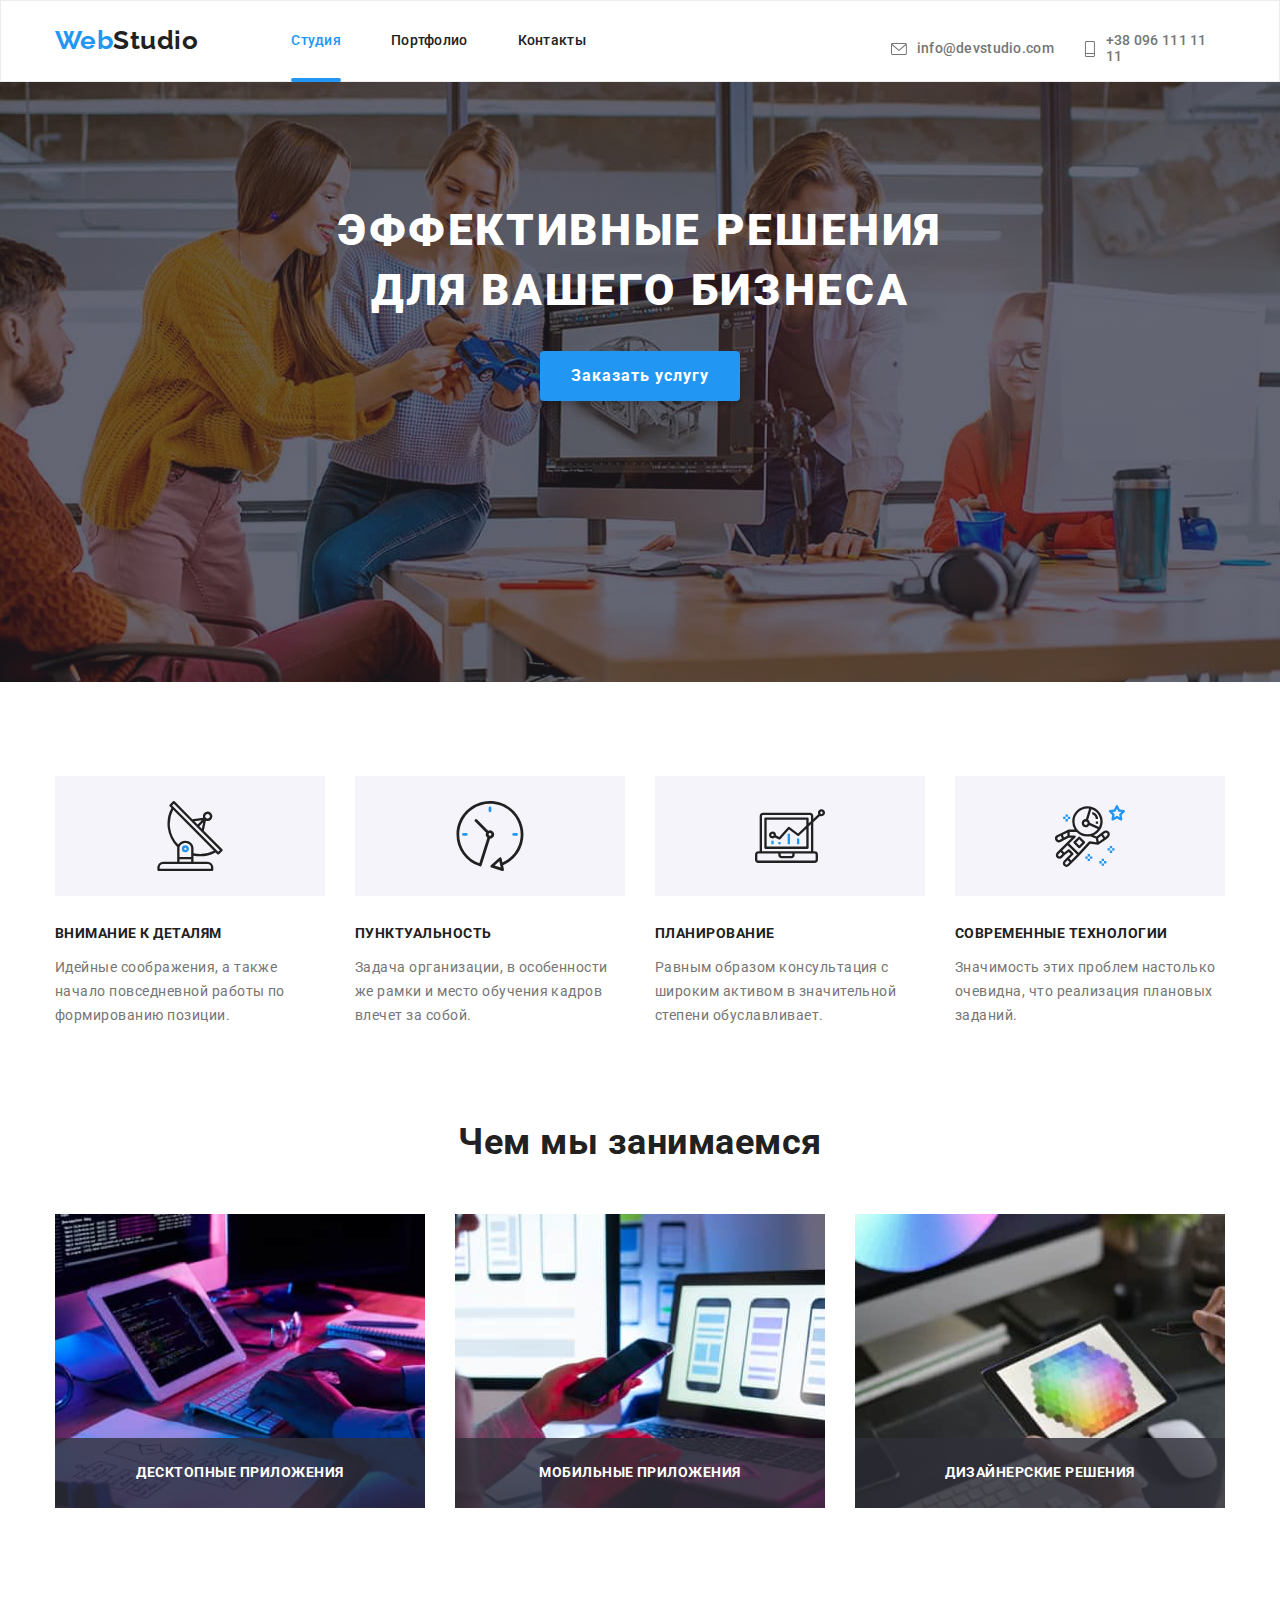
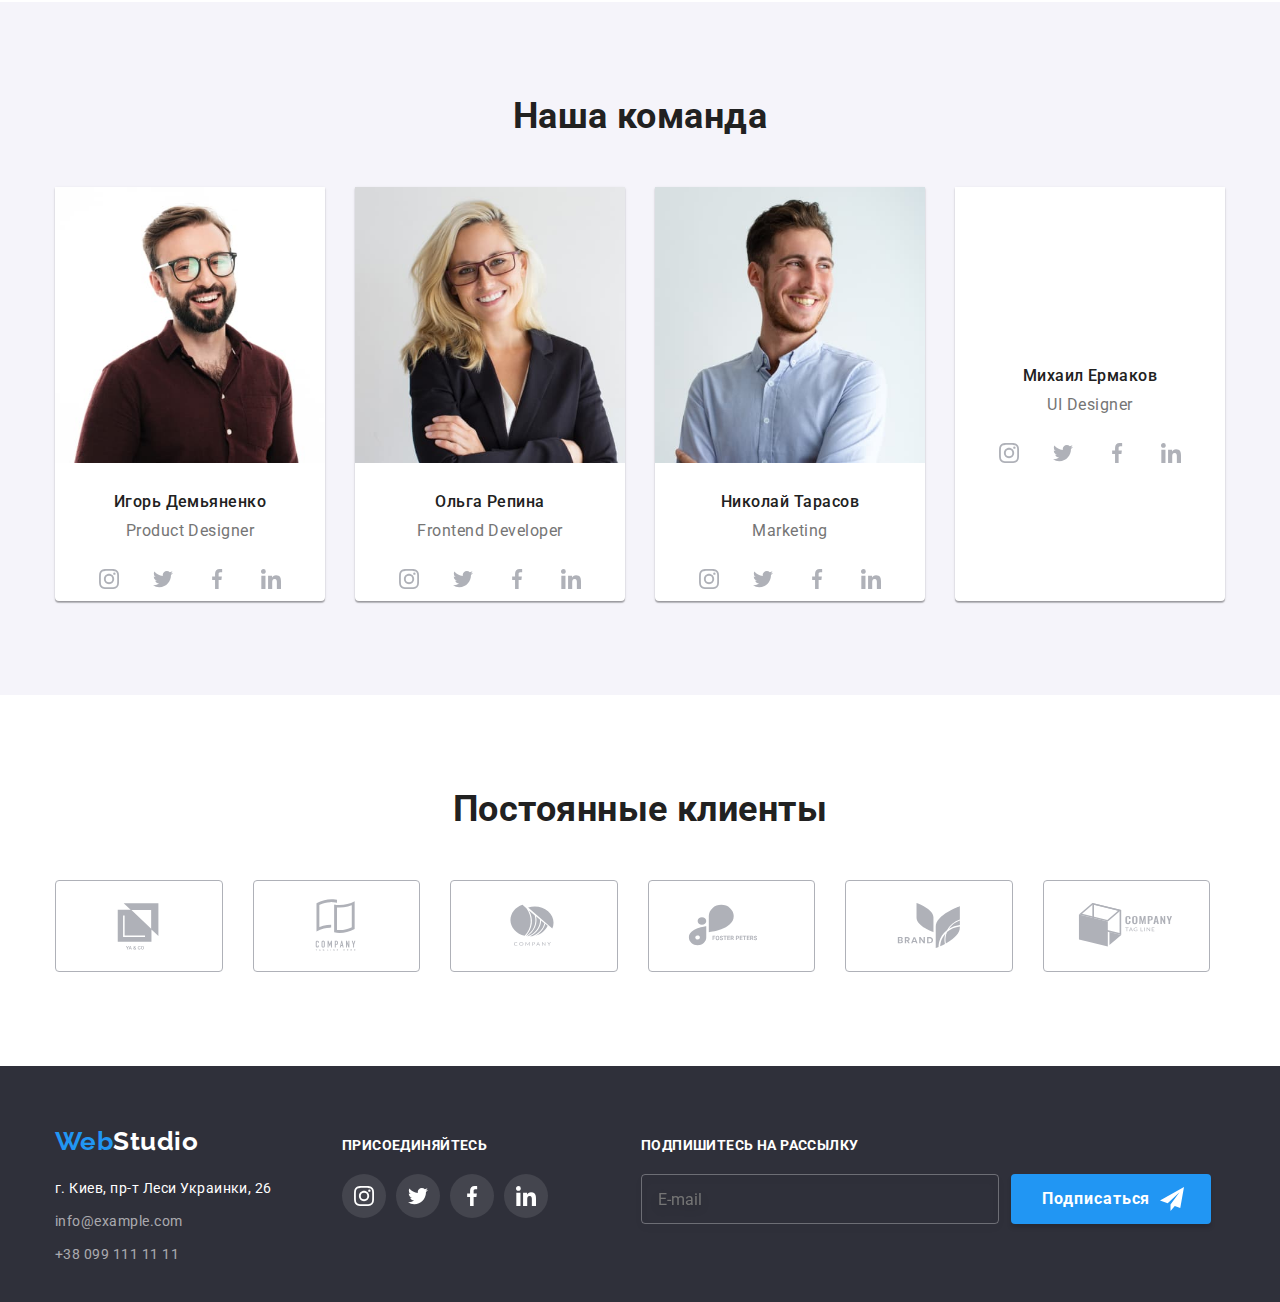
==== commit 07fe1460: "Add changes" ====
--- a/index.html
+++ b/index.html
@@ -15,12 +15,11 @@
   </head>
 
   <body>
-    <!-- HEADER -->
     <header class="page-header">
       <div class="container page-header--justify">
         <div class="page-header__container">
           <a href="./index.html" class="page-header__logo-link"
-            ><span class="page-header__logo">Web</span>Studio
+            ><span class="page-header__item">Web</span>Studio
           </a>
           <div class="menu-container" data-menu>
             <nav class="nav">
@@ -89,9 +88,7 @@
       </div>
     </header>
 
-    <!-- MAIN -->
     <main>
-      <!-- HERO -->
       <section class="hero">
         <h1 class="hero__title">
           Эффективные решения <br />для вашего бизнеса
@@ -172,7 +169,6 @@
         </div>
       </section>
 
-      <!-- OUR FEATURES -->
       <section>
         <div class="container">
           <h2 class="section-title section-title--visually-hidden">
@@ -223,12 +219,11 @@
         </div>
       </section>
 
-      <!-- WHAT WE DO -->
       <section class="section-occupation">
         <div class="container">
           <h2 class="section-title">Чем мы занимаемся</h2>
-          <ul class="occupation">
-            <li class="occupation__item">
+          <ul class="occupation-list">
+            <li class="occupation-list__item">
               <picture>
                 <source
                   srcset="
@@ -241,13 +236,14 @@
                   src="./images/logo1.jpg"
                   alt="Человек набирает код на клавиатуре, перед ним планшет с синтаксисом"
                   width="370"
-                />
-                <div class="occupation__caption">
-                  <p class="occupation__text">Десктопные приложения</p>
+                  class="occupation-list__pic"
+                />
+                <div class="occupation-list__caption">
+                  <p class="occupation-list__text">Десктопные приложения</p>
                 </div>
               </picture>
             </li>
-            <li class="occupation__item">
+            <li class="occupation-list__item">
               <picture>
                 <source
                   srcset="
@@ -260,13 +256,14 @@
                   src="./images/logo2.jpg"
                   alt="Девушка держит телефон в руке, перед ней открытый ноутбук с инструкциями по телефону"
                   width="370"
-                />
-                <div class="occupation__caption">
-                  <p class="occupation__text">Мобильные приложения</p>
+                  class="occupation-list__pic"
+                />
+                <div class="occupation-list__caption">
+                  <p class="occupation-list__text">Мобильные приложения</p>
                 </div>
               </picture>
             </li>
-            <li class="occupation__item">
+            <li class="occupation-list__item">
               <picture>
                 <source
                   srcset="
@@ -279,9 +276,10 @@
                   src="./images/logo3.jpg"
                   alt="Человек держит планшет с изображением разноцветной мозаики"
                   width="370"
-                />
-                <div class="occupation__caption">
-                  <p class="occupation__text">Дизайнерские решения</p>
+                  class="occupation-list__pic"
+                />
+                <div class="occupation-list__caption">
+                  <p class="occupation-list__text">Дизайнерские решения</p>
                 </div>
               </picture>
             </li>
@@ -289,8 +287,7 @@
         </div>
       </section>
 
-      <!-- TEAM -->
-      <section class="section">
+      <section class="section-team">
         <div class="container">
           <h2 class="section-title">Наша команда</h2>
           <ul class="team">
@@ -559,50 +556,49 @@
           </ul>
         </div>
       </section>
-      
-      <!-- CLIENTS -->
+
       <section>
         <div class="container">
           <h2 class="section-title">Постоянные клиенты</h2>
-          <ul class="clients">
-            <li class="clients__item">
-              <a href="#" class="clients__link">
-                <svg class="clients__icon" width="106" height="60">
+          <ul class="clients-list">
+            <li class="clients-list__item">
+              <a href="#" class="clients-list__link">
+                <svg class="clients-list__icon" width="106" height="60">
                   <use href="./images/icons.svg#client1"></use>
                 </svg>
               </a>
             </li>
-            <li class="clients__item">
-              <a href="#" class="clients__link">
-                <svg class="clients__icon" width="106" height="60">
+            <li class="clients-list__item">
+              <a href="#" class="clients-list__link">
+                <svg class="clients-list__icon" width="106" height="60">
                   <use href="./images/icons.svg#client2"></use>
                 </svg>
               </a>
             </li>
-            <li class="clients__item">
-              <a href="#" class="clients__link">
-                <svg class="clients__icon" width="106" height="60">
+            <li class="clients-list__item">
+              <a href="#" class="clients-list__link">
+                <svg class="clients-list__icon" width="106" height="60">
                   <use href="./images/icons.svg#client3"></use>
                 </svg>
               </a>
             </li>
-            <li class="clients__item">
-              <a href="#" class="clients__link">
-                <svg class="clients__icon" width="106" height="60">
+            <li class="clients-list__item">
+              <a href="#" class="clients-list__link">
+                <svg class="clients-list__icon" width="106" height="60">
                   <use href="./images/icons.svg#client4"></use>
                 </svg>
               </a>
             </li>
-            <li class="clients__item">
-              <a href="#" class="clients__link">
-                <svg class="clients__icon" width="106" height="60">
+            <li class="clients-list__item">
+              <a href="#" class="clients-list__link">
+                <svg class="clients-list__icon" width="106" height="60">
                   <use href="./images/icons.svg#client5"></use>
                 </svg>
               </a>
             </li>
-            <li class="clients__item">
-              <a href="#" class="clients__link">
-                <svg class="clients__icon" width="106" height="60">
+            <li class="clients-list__item">
+              <a href="#" class="clients-list__link">
+                <svg class="clients-list__icon" width="106" height="60">
                   <use href="./images/icons.svg#client6"></use>
                 </svg>
               </a>
@@ -612,13 +608,12 @@
       </section>
     </main>
 
-    <!-- FOOTER -->
     <footer class="page-footer">
       <div class="container page-footer--align">
         <div class="page-footer__container">
           <div class="address-box">
             <a href="./index.html" class="address-box__link">
-              <span class="address-box__logo">Web</span>Studio</a
+              <span class="address-box__item">Web</span>Studio</a
             >
             <address>
               <ul class="footer-address">
--- a/css/main.min.css
+++ b/css/main.min.css
@@ -1,2 +1,2 @@
-/*! modern-normalize v1.1.0 | MIT License | https://github.com/sindresorhus/modern-normalize */*,::before,::after{-webkit-box-sizing:border-box;box-sizing:border-box}html{line-height:1.15;-webkit-text-size-adjust:100%;-moz-tab-size:4;-o-tab-size:4;tab-size:4}body{margin:0;font-family:system-ui,-apple-system,"Segoe UI",Roboto,Helvetica,Arial,sans-serif,"Apple Color Emoji","Segoe UI Emoji"}hr{height:0;color:inherit}abbr[title]{-webkit-text-decoration:underline dotted;text-decoration:underline dotted}b,strong{font-weight:bolder}code,kbd,samp,pre{font-family:ui-monospace, SFMono-Regular, Consolas, "Liberation Mono", Menlo, monospace;font-size:1em}small{font-size:80%}sub,sup{font-size:75%;line-height:0;position:relative;vertical-align:baseline}sub{bottom:-0.25em}sup{top:-0.5em}table{text-indent:0;border-color:inherit}button,input,optgroup,select,textarea{font-family:inherit;font-size:100%;line-height:1.15;margin:0}button,select{text-transform:none}button,[type="button"],[type="reset"],[type="submit"]{-webkit-appearance:button}::-moz-focus-inner{border-style:none;padding:0}:-moz-focusring{outline:1px dotted ButtonText}:-moz-ui-invalid{box-shadow:none}legend{padding:0}progress{vertical-align:baseline}::-webkit-inner-spin-button,::-webkit-outer-spin-button{height:auto}[type="search"]{-webkit-appearance:textfield;outline-offset:-2px}::-webkit-search-decoration{-webkit-appearance:none}::-webkit-file-upload-button{-webkit-appearance:button;font:inherit}summary{display:list-item}.nav__list,.head-address,.header-links,.features,.occupation,.team,.clients,.projects,.footer-address,.media-box__list{list-style:none;padding:0;margin:0}.page-header__logo,.address-box__logo{color:#2196f3;font-family:Raleway, sans-serif}.media-box__title,.footer-form__title{text-transform:uppercase;margin-bottom:20px;margin-top:0;padding:0;font-weight:700;font-size:14px;line-height:1.14;letter-spacing:0.03em;color:#fff}body{background-color:#fff;color:#757575;font-family:Roboto, sans-serif;font-style:normal;letter-spacing:0.03em}.container{padding-left:15px;padding-right:15px}@media screen and (min-width: 480px){.container{width:480px}}@media screen and (min-width: 768px){.container{width:768px}}@media screen and (min-width: 1200px){.container{width:1200px;margin:0 auto}}.button{height:50px;width:200px;background-color:#2196f3;color:#fff;cursor:pointer;font-family:inherit;font-weight:700;font-size:16px;line-height:1.9px;letter-spacing:0.06em;-webkit-box-shadow:0px 4px 4px rgba(0,0,0,0.15);box-shadow:0px 4px 4px rgba(0,0,0,0.15);border-color:transparent;border-radius:4px}.section-title{color:#212121;font-weight:700;font-size:28px;line-height:1.17;text-align:center;margin:0;padding-bottom:30px;padding-top:60px}@media screen and (min-width: 1200px){.section-title{padding-bottom:50px;padding-top:94px;font-size:36px;line-height:1.16}}.page-header{border:1px solid #ececec;position:relative}.page-header--justify{height:80px}@media screen and (max-width: 767px){.page-header--justify{display:-webkit-box;display:-ms-flexbox;display:flex;-webkit-box-pack:justify;-ms-flex-pack:justify;justify-content:space-between;-webkit-box-align:center;-ms-flex-align:center;align-items:center}}@media screen and (min-width: 768px){.page-header__container{display:-webkit-box;display:-ms-flexbox;display:flex}}.page-header__logo-link{color:#212121;font-family:Raleway, sans-serif;text-decoration:none;font-weight:700;font-size:24px;line-height:1.16;margin-right:88px;margin-bottom:16px;margin-top:16px}@media screen and (min-width: 768px){.page-header__logo-link{margin-bottom:26px;margin-top:26px}}@media screen and (min-width: 1200px){.page-header__logo-link{font-weight:700;font-size:26px;line-height:1.19;margin-right:93px;margin-bottom:25px;margin-top:24px}}.nav{display:-webkit-box;display:-ms-flexbox;display:flex}@media screen and (max-width: 767px){.menu-container{display:none;position:absolute;left:0;top:100%;height:100%;width:100%}.menu-container.is-open{display:block;position:fixed;top:0;left:0;width:100%;height:100%;background-color:#fff;z-index:999}}@media screen and (min-width: 768px) and (max-width: 1199px){.menu-container{display:-webkit-box;display:-ms-flexbox;display:flex;-webkit-box-align:center;-ms-flex-align:center;align-items:center;-webkit-box-pack:justify;-ms-flex-pack:justify;justify-content:space-between;width:100%}}@media screen and (min-width: 1200px){.menu-container{display:-webkit-box;display:-ms-flexbox;display:flex}}.nav__list{display:-webkit-box;display:-ms-flexbox;display:flex}@media screen and (max-width: 767px){.nav__list{-webkit-box-orient:vertical;-webkit-box-direction:normal;-ms-flex-direction:column;flex-direction:column;position:absolute;left:40px;top:48px}}@media screen and (max-width: 767px){.nav__item:not(:last-child){padding-bottom:32px}}@media screen and (min-width: 768px){.nav__item:not(:last-child){margin-right:50px}}.nav__link{color:#212121;text-decoration:none;letter-spacing:0.02em;display:block;-webkit-transition:color 250ms cubic-bezier(0.4, 0, 0.2, 1);transition:color 250ms cubic-bezier(0.4, 0, 0.2, 1);font-weight:500;font-size:40px;line-height:1.17;letter-spacing:0.02em}@media screen and (min-width: 768px){.nav__link{font-size:14px;line-height:1.14;text-align:center;padding:32px 0}}.nav__link:hover,.nav__link:focus{color:#2196f3}.nav__current{color:#2196f3;position:relative}@media screen and (min-width: 768px){.nav__current::after{content:"";display:inline-block;width:100%;height:4px;position:absolute;left:0;bottom:-1px;background-color:currentColor;border-radius:2px}}.nav__button{display:none}@media screen and (max-width: 767px){.nav__button{display:-webkit-inline-box;display:-ms-inline-flexbox;display:inline-flex;margin:0;padding:0;border:none;background-color:transparent;z-index:999}}.nav__button .nav__icon-cross{display:none}.nav__button .nav__icon-menu{display:block}.nav__button.is-open .nav__icon-cross{display:block}.nav__button.is-open .nav__icon-menu{display:none}@media screen and (max-width: 767px){.head-address{display:-webkit-box;display:-ms-flexbox;display:flex;-webkit-box-orient:vertical;-webkit-box-direction:reverse;-ms-flex-direction:column-reverse;flex-direction:column-reverse;position:absolute;left:40px;bottom:134px}}@media screen and (min-width: 1200px){.head-address{display:-webkit-box;display:-ms-flexbox;display:flex;-webkit-box-align:center;-ms-flex-align:center;align-items:center;margin-left:305px}}@media screen and (min-width: 768px) and (max-width: 1199px){.head-address__item:nth-child(1){margin-bottom:10px}}@media screen and (min-width: 1200px){.head-address__item:first-child{margin-right:30px}}@media screen and (max-width: 767px){.head-address--larger-size{font-size:24px;line-height:1.16;letter-spacing:0.02em}}@media screen and (max-width: 767px){.head-address--smaller-size{font-size:34px;line-height:1.17;letter-spacing:0.02em;margin-bottom:32px}}.head-address__link{color:#757575;text-decoration:none;letter-spacing:0.02em;font-weight:500;display:-webkit-box;display:-ms-flexbox;display:flex;-webkit-box-align:center;-ms-flex-align:center;align-items:center;-webkit-transition:color 250ms cubic-bezier(0.4, 0, 0.2, 1);transition:color 250ms cubic-bezier(0.4, 0, 0.2, 1)}.head-address__link:hover,.head-address__link:focus{color:#2196f3}@media screen and (min-width: 768px){.head-address__link{font-size:14px;line-height:1.14}}.head-address__link:hover .head-address__icon,.head-address__link:focus .head-address__icon{fill:#2196f3}.head-address__icon{fill:#757575;margin-right:10px;-webkit-transition:fill 250ms cubic-bezier(0.4, 0, 0.2, 1);transition:fill 250ms cubic-bezier(0.4, 0, 0.2, 1)}@media screen and (max-width: 767px){.head-address__icon{display:none}}.header-links{display:-webkit-box;display:-ms-flexbox;display:flex;position:absolute;bottom:48px;left:40px}@media screen and (min-width: 768px){.header-links{display:none}}.header-links__item{font-size:18px;line-height:1.22;letter-spacing:0.02em;font-weight:500;color:#2196f3}.header-links__item::after{content:"";border:1px solid rgba(33,33,33,0.2);margin-left:10px;margin-right:10px}.hero{text-align:center;padding:118px 0;background-image:-webkit-gradient(linear, left top, right top, from(rgba(47,48,58,0.4)), to(rgba(47,48,58,0.4))),url(../images/background.jpg);background-image:linear-gradient(to right, rgba(47,48,58,0.4), rgba(47,48,58,0.4)),url(../images/background.jpg);background-color:#2f303a;background-repeat:no-repeat;background-position:center;background-size:contain;max-width:1600px}@media (min-device-pixel-ratio: 2), (-webkit-min-device-pixel-ratio: 2), (min-resolution: 192dpi), (min-resolution: 2dppx){.hero{background-image:-webkit-gradient(linear, left top, right top, from(rgba(47,48,58,0.4)), to(rgba(47,48,58,0.4))),url("../images/mobile/bg/mob-background@2x.jpg");background-image:linear-gradient(to right, rgba(47,48,58,0.4), rgba(47,48,58,0.4)),url("../images/mobile/bg/mob-background@2x.jpg")}}@media screen and (min-width: 768px){.hero{background-image:-webkit-gradient(linear, left top, right top, from(rgba(47,48,58,0.4)), to(rgba(47,48,58,0.4))),url("../images/tablet/bg/tab-background.jpg");background-image:linear-gradient(to right, rgba(47,48,58,0.4), rgba(47,48,58,0.4)),url("../images/tablet/bg/tab-background.jpg")}}@media screen and (min-width: 768px) and (min-device-pixel-ratio: 2), screen and (min-width: 768px) and (-webkit-min-device-pixel-ratio: 2), screen and (min-width: 768px) and (min-resolution: 192dpi), screen and (min-width: 768px) and (min-resolution: 2dppx){.hero{background-image:-webkit-gradient(linear, left top, right top, from(rgba(47,48,58,0.4)), to(rgba(47,48,58,0.4))),url("../images/tablet/bg/tab-background@2x.jpg");background-image:linear-gradient(to right, rgba(47,48,58,0.4), rgba(47,48,58,0.4)),url("../images/tablet/bg/tab-background@2x.jpg")}}@media screen and (min-width: 1200px){.hero{background-image:-webkit-gradient(linear, left top, right top, from(rgba(47,48,58,0.4)), to(rgba(47,48,58,0.4))),url("../images/desktop/bg/pc-background.jpg");background-image:linear-gradient(to right, rgba(47,48,58,0.4), rgba(47,48,58,0.4)),url("../images/desktop/bg/pc-background.jpg")}}@media screen and (min-width: 1200px) and (min-device-pixel-ratio: 2), screen and (min-width: 1200px) and (-webkit-min-device-pixel-ratio: 2), screen and (min-width: 1200px) and (min-resolution: 192dpi), screen and (min-width: 1200px) and (min-resolution: 2dppx){.hero{background-image:-webkit-gradient(linear, left top, right top, from(rgba(47,48,58,0.4)), to(rgba(47,48,58,0.4))),url("../images/desktop/bg/pc-background@2x.jpg");background-image:linear-gradient(to right, rgba(47,48,58,0.4), rgba(47,48,58,0.4)),url("../images/desktop/bg/pc-background@2x.jpg");padding:200px 0}}.hero__title{color:#fff;margin-top:0;margin-bottom:30px;font-weight:900;font-size:26px;line-height:1.61;letter-spacing:0.06em;text-transform:uppercase}@media screen and (min-width: 1200px){.hero__title{font-size:44px;line-height:1.37}}.backdrop{position:fixed;top:0;left:0;width:100%;height:100%;z-index:1;background-color:rgba(0,0,0,0.2);-webkit-transition:250ms linear;transition:250ms linear;overflow-y:scroll}.backdrop.is-hidden{opacity:0;pointer-events:none;visibility:hidden}.backdrop.is-hidden .modal{-webkit-transform:translate(-50%, -50%) scale(0.9);transform:translate(-50%, -50%) scale(0.9)}.modal{position:absolute;top:50%;left:50%;width:450px;height:609px;-webkit-transform:translate(-50%, -50%) scale(1);transform:translate(-50%, -50%) scale(1);-webkit-transition:-webkit-transform 250ms linear;transition:-webkit-transform 250ms linear;transition:transform 250ms linear;transition:transform 250ms linear, -webkit-transform 250ms linear;-webkit-box-shadow:0px 1px 3px rgba(0,0,0,0.12),0px 1px 1px rgba(0,0,0,0.14),0px 2px 1px rgba(0,0,0,0.2);box-shadow:0px 1px 3px rgba(0,0,0,0.12),0px 1px 1px rgba(0,0,0,0.14),0px 2px 1px rgba(0,0,0,0.2);border-radius:4px;background-color:#fff;padding:40px}@media screen and (min-width: 1200px){.modal{width:528px;height:581px}}.modal__button{position:absolute;top:8px;right:8px;width:30px;height:30px;padding:0;border-radius:50%;border:1px solid rgba(0,0,0,0.1);background-color:#fff;cursor:pointer}.modal__button:hover .modal__icon,.modal__button:focus .modal__icon{fill:#2196f3}.modal__icon{-webkit-transition:fill 250ms cubic-bezier(0.4, 0, 0.2, 1);transition:fill 250ms cubic-bezier(0.4, 0, 0.2, 1);margin:0 9px}.modal__text{font-weight:700;font-size:20px;line-height:1.5;margin:0 0 12px 0;color:#212121}@media screen and (min-width: 1200px){.modal__text{line-height:1.15}}.form__label{font-weight:400;font-size:12px;line-height:1.16;letter-spacing:0.01em;display:-webkit-box;display:-ms-flexbox;display:flex;color:#757575}.form__box{position:relative}.form__input{width:100%;height:40px;border:1px solid rgba(33,33,33,0.2);border-radius:4px;padding:11px 42px;margin-bottom:10px;margin-top:4px;font-weight:400;font-size:12px;line-height:1.16;letter-spacing:0.01em}.form__input:focus{border:1px solid #2196f3;outline:0}.form__input:focus ~ .form__icon{fill:#2196f3}.form__icon{position:absolute;top:0;left:14px}.form__comment{width:100%;height:120px;border:1px solid rgba(33,33,33,0.2);border-radius:4px;resize:none;padding:12px 16px;margin-top:4px;font-weight:400;font-size:12px;line-height:1.16;letter-spacing:0.01em}.form__comment::-webkit-input-placeholder{color:rgba(117,117,117,0.5)}.form__comment:-ms-input-placeholder{color:rgba(117,117,117,0.5)}.form__comment::-ms-input-placeholder{color:rgba(117,117,117,0.5)}.form__comment::placeholder{color:rgba(117,117,117,0.5)}.form__comment:focus{border:1px solid #2196f3;outline:0}.form__comment:not(:placeholder-shown){color:#212121}.checkbox{font-weight:400;font-size:12px;line-height:1.16;color:#757575;-webkit-box-align:center;-ms-flex-align:center;align-items:center;-webkit-box-pack:justify;-ms-flex-pack:justify;justify-content:space-between;display:-webkit-box;display:-ms-flexbox;display:flex}@media screen and (min-width: 1200px){.checkbox{font-size:14px;line-height:1.71;-webkit-box-pack:center;-ms-flex-pack:center;justify-content:center}}.form__checkbox{margin-bottom:30px;margin-top:20px}.checkbox__visually-hidden{position:absolute;white-space:nowrap;width:1px;height:1px;overflow:hidden;border:0;padding:0;clip:rect(0 0 0 0);-webkit-clip-path:inset(50%);clip-path:inset(50%);margin:-1px}.checkbox__visually-hidden:checked+.checkbox__icon{background-color:#2196f3;border:transparent}.checkbox__icon{width:16px;height:15px;border-radius:2px;border:2px solid #212121;margin-bottom:3px;cursor:pointer}@media screen and (min-width: 1200px){.checkbox__icon{margin-right:7px}}.checkbox__link{color:#2196f3}@media screen and (min-width: 1200px){.checkbox__link{margin-left:4px}}.section-title--visually-hidden{position:absolute;white-space:nowrap;width:1px;height:1px;overflow:hidden;border:0;padding:0;clip:rect(0 0 0 0);-webkit-clip-path:inset(50%);clip-path:inset(50%);margin:-1px}.features{padding-top:60px;padding-bottom:60px}@media screen and (min-width: 768px){.features{display:-webkit-box;display:-ms-flexbox;display:flex;-ms-flex-wrap:wrap;flex-wrap:wrap}}@media screen and (min-width: 1200px){.features{padding-top:94px;padding-bottom:0;display:-webkit-box;display:-ms-flexbox;display:flex;-ms-flex-wrap:nowrap;flex-wrap:nowrap}}.features__item{margin-bottom:30px}@media screen and (min-width: 768px){.features__item{width:50%}}@media screen and (min-width: 1200px){.features__item{margin:0}}@media screen and (min-width: 1200px){.features__item:not(:last-child){margin-right:30px}}.features__icon{background-color:#f5f4fa;display:block;margin-bottom:30px;padding:25px 100px}@media screen and (max-width: 767px){.features__icon{width:450px}}@media screen and (min-width: 768px) and (max-width: 1199px){.features__icon{width:354px}}.features__title{color:#212121;font-weight:700;font-size:14px;line-height:1.14;text-transform:uppercase}@media screen and (max-width: 767px){.features__title{text-align:center}}.features__text{font-size:14px;line-height:1.71;margin-bottom:0}@media screen and (max-width: 1199px){.section-occupation{display:none}}.occupation{display:-webkit-box;display:-ms-flexbox;display:flex;padding-bottom:94px}.occupation__item{position:relative;display:-webkit-box;display:-ms-flexbox;display:flex}.occupation__item:not(:last-child){margin-right:30px}.occupation__caption{position:absolute;bottom:0;left:0;width:370px;height:70px;display:-webkit-box;display:-ms-flexbox;display:flex;-webkit-box-align:center;-ms-flex-align:center;align-items:center;-webkit-box-pack:center;-ms-flex-pack:center;justify-content:center;font-weight:700;font-size:14px;line-height:1.14;text-transform:uppercase;color:#fff;background-color:rgba(47,48,58,0.8)}.occupation__text{margin:0;padding:0}.section{background-color:#f5f4fa}@media screen and (max-width: 767px){.team{padding-bottom:60px}}@media screen and (min-width: 768px){.team{display:-webkit-box;display:-ms-flexbox;display:flex;-ms-flex-wrap:wrap;flex-wrap:wrap;-webkit-box-pack:justify;-ms-flex-pack:justify;justify-content:space-between;padding-bottom:94px}}.team__item{-webkit-box-shadow:0px 1px 3px rgba(0,0,0,0.12),0px 1px 1px rgba(0,0,0,0.14),0px 2px 1px rgba(0,0,0,0.2);box-shadow:0px 1px 3px rgba(0,0,0,0.12),0px 1px 1px rgba(0,0,0,0.14),0px 2px 1px rgba(0,0,0,0.2);border-radius:0px 0px 4px 4px;text-align:center;background-color:#fff}@media screen and (max-width: 767px){.team__item{width:100%}.team__item:not(:last-child){margin-bottom:30px}}@media screen and (min-width: 768px) and (max-width: 1199px){.team__item:nth-child(-n+2){margin-bottom:30px}}.team__pic{display:block}.team__title{color:#212121;font-weight:500;font-size:16px;line-height:1.18;padding:30px 0 10px;margin:0}.team__text{padding-bottom:16px;margin:0}.media-links{padding:0;display:-webkit-box;display:-ms-flexbox;display:flex;-webkit-box-pack:center;-ms-flex-pack:center;justify-content:center;padding-bottom:30px}.media-links__item{width:44px;height:44px;border:none;border-radius:50%;-webkit-box-align:center;-ms-flex-align:center;align-items:center;display:-webkit-box;display:-ms-flexbox;display:flex;margin-right:10px;-webkit-box-pack:center;-ms-flex-pack:center;justify-content:center;background-color:#fff;-webkit-transition:background-color 250ms cubic-bezier(0.4, 0, 0.2, 1);transition:background-color 250ms cubic-bezier(0.4, 0, 0.2, 1)}.media-links__item:hover,.media-links__item:focus{background-color:#2196f3}.media-links__item:nth-child(4){margin-right:0}.media-links__item:hover .media-links__icon,.media-links__item:focus .media-links__icon{fill:#fff}.media-links__link{width:100%;height:100%;display:-webkit-box;display:-ms-flexbox;display:flex;-webkit-box-pack:center;-ms-flex-pack:center;justify-content:center;-webkit-box-align:center;-ms-flex-align:center;align-items:center}.media-links__icon{fill:#afb1b8;-webkit-transition:fill 250ms cubic-bezier(0.4, 0, 0.2, 1);transition:fill 250ms cubic-bezier(0.4, 0, 0.2, 1)}.clients{display:-webkit-box;display:-ms-flexbox;display:flex;-ms-flex-wrap:wrap;flex-wrap:wrap;margin-right:-15px;padding-bottom:60px}@media screen and (max-width: 767px){.clients{-webkit-box-pack:justify;-ms-flex-pack:justify;justify-content:space-between}}@media screen and (min-width: 728px){.clients{-ms-flex-pack:distribute;justify-content:space-around}}@media screen and (min-width: 1200px){.clients{-ms-flex-wrap:nowrap;flex-wrap:nowrap;padding-bottom:94px;margin-bottom:0}}.clients__item{border:1px solid #afb1b8;border-radius:4px;margin-right:15px;background-color:#fff;width:calc((100% - 4 * 15px) / 2);height:92px;margin-bottom:30px;-webkit-transition:border 250ms cubic-bezier(0.4, 0, 0.2, 1);transition:border 250ms cubic-bezier(0.4, 0, 0.2, 1)}@media screen and (min-width: 768px){.clients__item{width:calc((100% - 6 * 15px) / 3)}}.clients__item:hover,.clients__item:focus{border:1px solid #2196f3}@media screen and (max-width: 767px){.clients__item:nth-child(n+5){margin-bottom:0}}@media screen and (min-width: 768px) and (max-width: 1199px){.clients__item:nth-child(3n+3){margin-right:0}}@media screen and (min-width: 768px) and (max-width: 1199px){.clients__item:nth-last-child(-n+3){margin-bottom:0}}@media screen and (min-width: 1200px){.clients__item{margin-bottom:0}}.clients__item:hover .clients__icon,.clients__item:focus .clients__icon{fill:#2196f3}.clients__link{width:100%;height:100%;display:-webkit-box;display:-ms-flexbox;display:flex;-webkit-box-pack:center;-ms-flex-pack:center;justify-content:center;-webkit-box-align:center;-ms-flex-align:center;align-items:center}.clients__icon{fill:#afb1b8;-webkit-transition:fill 250ms cubic-bezier(0.4, 0, 0.2, 1);transition:fill 250ms cubic-bezier(0.4, 0, 0.2, 1)}.filter{display:-webkit-box;display:-ms-flexbox;display:flex;-webkit-box-pack:center;-ms-flex-pack:center;justify-content:center}@media screen and (max-width: 767px){.filter{-webkit-box-pack:start;-ms-flex-pack:start;justify-content:flex-start;-ms-flex-wrap:wrap;flex-wrap:wrap;margin-top:60px;margin-bottom:40px}}@media screen and (min-width: 768px){.filter{padding-top:60px;padding-bottom:30px}}@media screen and (min-width: 1200px){.filter{margin:94px 0 50px}}.filter__button{background-color:#f5f4fa;color:#212121;cursor:pointer;font-family:inherit;border-radius:4px;padding:6px 22px;border:none;margin-right:8px;font-weight:500;font-size:16px;line-height:1.6;-webkit-transition:background-color 250ms cubic-bezier(0.4, 0, 0.2, 1),color 250ms cubic-bezier(0.4, 0, 0.2, 1),-webkit-box-shadow 250ms cubic-bezier(0.4, 0, 0.2, 1);transition:background-color 250ms cubic-bezier(0.4, 0, 0.2, 1),color 250ms cubic-bezier(0.4, 0, 0.2, 1),-webkit-box-shadow 250ms cubic-bezier(0.4, 0, 0.2, 1);transition:box-shadow 250ms cubic-bezier(0.4, 0, 0.2, 1),background-color 250ms cubic-bezier(0.4, 0, 0.2, 1),color 250ms cubic-bezier(0.4, 0, 0.2, 1);transition:box-shadow 250ms cubic-bezier(0.4, 0, 0.2, 1),background-color 250ms cubic-bezier(0.4, 0, 0.2, 1),color 250ms cubic-bezier(0.4, 0, 0.2, 1),-webkit-box-shadow 250ms cubic-bezier(0.4, 0, 0.2, 1)}.filter__button:last-child{margin-right:0}@media screen and (max-width: 767px){.filter__button:nth-child(-n+3){margin-bottom:15px}}.filter__button:hover,.filter__button:focus{background-color:#2196f3;color:#fff;-webkit-box-shadow:0px 3px 1px rgba(0,0,0,0.1),0px 1px 2px rgba(0,0,0,0.08),0px 2px 2px rgba(0,0,0,0.12);box-shadow:0px 3px 1px rgba(0,0,0,0.1),0px 1px 2px rgba(0,0,0,0.08),0px 2px 2px rgba(0,0,0,0.12)}.filter--accent{background-color:#2196f3;color:#fff;-webkit-box-shadow:0px 3px 1px rgba(0,0,0,0.1),0px 1px 2px rgba(0,0,0,0.08),0px 2px 2px rgba(0,0,0,0.12);box-shadow:0px 3px 1px rgba(0,0,0,0.1),0px 1px 2px rgba(0,0,0,0.08),0px 2px 2px rgba(0,0,0,0.12)}.projects{margin-bottom:94px}@media screen and (min-width: 768px){.projects{display:-webkit-box;display:-ms-flexbox;display:flex;-ms-flex-wrap:wrap;flex-wrap:wrap;width:inherit}}.projects__item{margin-right:30px;border:1px solid #eeeeee;width:450px;-webkit-transition:-webkit-box-shadow 250ms cubic-bezier(0.4, 0, 0.2, 1);transition:-webkit-box-shadow 250ms cubic-bezier(0.4, 0, 0.2, 1);transition:box-shadow 250ms cubic-bezier(0.4, 0, 0.2, 1);transition:box-shadow 250ms cubic-bezier(0.4, 0, 0.2, 1), -webkit-box-shadow 250ms cubic-bezier(0.4, 0, 0.2, 1)}.projects__item:not(:last-child){margin-bottom:30px}@media screen and (min-width: 768px){.projects__item{width:354px;height:440px}}@media screen and (min-width: 1200px){.projects__item{width:370px;height:404px}.projects__item:nth-child(n+7){margin-bottom:0}}.projects__item:hover,.projects__item:focus{-webkit-box-shadow:0px 1px 1px rgba(0,0,0,0.12),0px 4px 4px rgba(0,0,0,0.06),1px 4px 6px rgba(0,0,0,0.16);box-shadow:0px 1px 1px rgba(0,0,0,0.12),0px 4px 4px rgba(0,0,0,0.06),1px 4px 6px rgba(0,0,0,0.16)}.projects__item:hover .projects__box::before,.projects__item:focus .projects__box::before{background-color:rgba(33,150,243,0.9);-webkit-transform:translateY(0);transform:translateY(0)}.projects__item:hover .projects__text,.projects__item:focus .projects__text{-webkit-transform:translateY(0);transform:translateY(0)}.projects__link{cursor:pointer}.projects__box{position:relative;overflow:hidden;background-color:rgba(33,150,243,0.9)}.projects__box::before{position:absolute;top:0;left:0;width:100%;height:100%;content:"";background-color:rgba(33,150,243,0.9);-webkit-transform:translateY(100%);transform:translateY(100%);-webkit-transition:-webkit-transform 250ms cubic-bezier(0.4, 0, 0.2, 1);transition:-webkit-transform 250ms cubic-bezier(0.4, 0, 0.2, 1);transition:transform 250ms cubic-bezier(0.4, 0, 0.2, 1);transition:transform 250ms cubic-bezier(0.4, 0, 0.2, 1), -webkit-transform 250ms cubic-bezier(0.4, 0, 0.2, 1)}.projects__pic{display:block;width:100%}.projects__text{margin:0;padding:63px 24px;position:absolute;top:0;left:0;-webkit-transform:translateY(100%);transform:translateY(100%);-webkit-transition:-webkit-transform 250ms cubic-bezier(0.4, 0, 0.2, 1);transition:-webkit-transform 250ms cubic-bezier(0.4, 0, 0.2, 1);transition:transform 250ms cubic-bezier(0.4, 0, 0.2, 1);transition:transform 250ms cubic-bezier(0.4, 0, 0.2, 1), -webkit-transform 250ms cubic-bezier(0.4, 0, 0.2, 1);font-weight:400;font-size:18px;line-height:1.55;color:#fff}.projects__title{color:#212121;font-weight:700;font-size:18px;line-height:2;letter-spacing:0.06em;padding:20px 24px 4px;margin:0}.projects__description{font-size:16px;line-height:1.87;padding:0 24px 20px;margin:0}.page-footer{background-color:#2f303a;padding:60px 0}@media screen and (min-width: 1200px){.page-footer{height:252px}}@media screen and (min-width: 1200px){.page-footer--align{display:-webkit-box;display:-ms-flexbox;display:flex;-webkit-box-align:baseline;-ms-flex-align:baseline;align-items:baseline}}@media screen and (min-width: 768px){.page-footer__container{display:-webkit-box;display:-ms-flexbox;display:flex;-ms-flex-pack:distribute;justify-content:space-around;margin-bottom:60px}}@media screen and (min-width: 1200px){.page-footer__container{-webkit-box-pack:center;-ms-flex-pack:center;justify-content:center;-webkit-box-align:baseline;-ms-flex-align:baseline;align-items:baseline;margin-bottom:0}}@media screen and (max-width: 767px){.address-box{margin-bottom:60px;text-align:center}}@media screen and (min-width: 1200px){.address-box{margin-right:70px}}.address-box__link{color:#fff;font-family:Raleway, sans-serif;text-decoration:none;font-weight:700;font-size:24px;line-height:1.16;margin-bottom:20px;display:block}@media screen and (min-width: 768px) and (max-width: 1199px){.address-box__link{display:-webkit-box;display:-ms-flexbox;display:flex;-webkit-box-pack:center;-ms-flex-pack:center;justify-content:center;font-size:26px;line-height:1.19}}@media screen and (min-width: 1200px){.address-box__link{font-size:26px;line-height:1.19}}.footer-address__item{margin-bottom:8px}.footer-address__item:last-child{margin-bottom:0}@media screen and (min-width: 1200px){.footer-address__item{margin-bottom:9px}}.footer-address__link{text-decoration:none;-webkit-transition:color 250ms cubic-bezier(0.4, 0, 0.2, 1);transition:color 250ms cubic-bezier(0.4, 0, 0.2, 1)}.footer-address__link:hover,.footer-address__link:focus{color:#2196f3}.footer-address__link--address{color:#fff;font-weight:400;font-size:14px;font-style:normal;line-height:1.71}.footer-address__link--email,.footer-address__link--tel{color:rgba(255,255,255,0.6);font-style:normal;font-weight:400;font-size:14px;line-height:1.71}@media screen and (max-width: 767px){.media-box{margin-bottom:60px}}@media screen and (min-width: 1200px){.media-box{display:-webkit-box;display:-ms-flexbox;display:flex;width:206px;height:80px;-webkit-box-orient:vertical;-webkit-box-direction:normal;-ms-flex-direction:column;flex-direction:column;margin-right:93px}}@media screen and (max-width: 767px){.media-box__title{text-align:center}}.media-box__list{display:-webkit-box;display:-ms-flexbox;display:flex;-webkit-box-pack:center;-ms-flex-pack:center;justify-content:center}.media-box__item{width:44px;height:44px;border:none;border-radius:50%;-webkit-box-align:center;-ms-flex-align:center;align-items:center;display:-webkit-box;display:-ms-flexbox;display:flex;margin-right:10px;-webkit-box-pack:center;-ms-flex-pack:center;justify-content:center;background-color:rgba(255,255,255,0.1);-webkit-transition:background-color 250ms cubic-bezier(0.4, 0, 0.2, 1);transition:background-color 250ms cubic-bezier(0.4, 0, 0.2, 1)}.media-box__item:hover,.media-box__item:focus{background-color:#2196f3}.media-box__item:nth-child(4){margin-right:0}.media-box__link{width:100%;height:100%;display:-webkit-box;display:-ms-flexbox;display:flex;-webkit-box-pack:center;-ms-flex-pack:center;justify-content:center;-webkit-box-align:center;-ms-flex-align:center;align-items:center}.media-box__icon{fill:#fff}.footer-form{display:-webkit-box;display:-ms-flexbox;display:flex;-webkit-box-pack:center;-ms-flex-pack:center;justify-content:center;-webkit-box-align:center;-ms-flex-align:center;align-items:center;-webkit-box-orient:vertical;-webkit-box-direction:normal;-ms-flex-direction:column;flex-direction:column}@media screen and (min-width: 1200px){.footer-form{-webkit-box-align:end;-ms-flex-align:end;align-items:flex-end;-webkit-box-orient:horizontal;-webkit-box-direction:normal;-ms-flex-direction:row;flex-direction:row}}@media screen and (max-width: 1199px){.footer-form__container{margin-bottom:20px}}@media screen and (max-width: 1199px){.footer-form__title{text-align:center}}.footer-form__input{width:450px;height:50px;border:1px solid rgba(255,255,255,0.3);-webkit-filter:drop-shadow(0px 4px 4px rgba(0,0,0,0.15));filter:drop-shadow(0px 4px 4px rgba(0,0,0,0.15));border-radius:4px;padding-left:16px;margin-right:12px;background-color:inherit;color:#fff}@media screen and (min-width: 1200px){.footer-form__input{width:358px}}.footer-form--subscribe{display:-webkit-box;display:-ms-flexbox;display:flex;-webkit-box-align:center;-ms-flex-align:center;align-items:center;padding-left:29px}.footer-form__icon{margin-left:10px}
+/*! modern-normalize v1.1.0 | MIT License | https://github.com/sindresorhus/modern-normalize */*,::before,::after{-webkit-box-sizing:border-box;box-sizing:border-box}html{line-height:1.15;-webkit-text-size-adjust:100%;-moz-tab-size:4;-o-tab-size:4;tab-size:4}body{margin:0;font-family:system-ui,-apple-system,"Segoe UI",Roboto,Helvetica,Arial,sans-serif,"Apple Color Emoji","Segoe UI Emoji"}hr{height:0;color:inherit}abbr[title]{-webkit-text-decoration:underline dotted;text-decoration:underline dotted}b,strong{font-weight:bolder}code,kbd,samp,pre{font-family:ui-monospace, SFMono-Regular, Consolas, "Liberation Mono", Menlo, monospace;font-size:1em}small{font-size:80%}sub,sup{font-size:75%;line-height:0;position:relative;vertical-align:baseline}sub{bottom:-0.25em}sup{top:-0.5em}table{text-indent:0;border-color:inherit}button,input,optgroup,select,textarea{font-family:inherit;font-size:100%;line-height:1.15;margin:0}button,select{text-transform:none}button,[type="button"],[type="reset"],[type="submit"]{-webkit-appearance:button}::-moz-focus-inner{border-style:none;padding:0}:-moz-focusring{outline:1px dotted ButtonText}:-moz-ui-invalid{box-shadow:none}legend{padding:0}progress{vertical-align:baseline}::-webkit-inner-spin-button,::-webkit-outer-spin-button{height:auto}[type="search"]{-webkit-appearance:textfield;outline-offset:-2px}::-webkit-search-decoration{-webkit-appearance:none}::-webkit-file-upload-button{-webkit-appearance:button;font:inherit}summary{display:list-item}.nav__list,.head-address,.header-links,.features,.occupation-list,.team,.clients-list,.projects,.footer-address,.media-box__list{list-style:none;padding:0;margin:0}.page-header__item,.address-box__item{color:#2196f3;font-family:Raleway, sans-serif}.media-box__title,.footer-form__title{text-transform:uppercase;margin-bottom:20px;margin-top:0;padding:0;font-weight:700;font-size:14px;line-height:1.14;letter-spacing:0.03em;color:#fff}body{background-color:#fff;color:#757575;font-family:Roboto, sans-serif;font-style:normal;letter-spacing:0.03em}.container{padding-left:15px;padding-right:15px;margin:0 auto}@media screen and (min-width: 480px){.container{width:480px}}@media screen and (min-width: 768px){.container{width:768px}}@media screen and (min-width: 1200px){.container{width:1200px}}.button{background-color:#2196f3;color:#fff;height:50px;width:200px;cursor:pointer;font-family:inherit;font-weight:700;font-size:16px;line-height:1.9px;letter-spacing:0.06em;-webkit-box-shadow:0px 4px 4px rgba(0,0,0,0.15);box-shadow:0px 4px 4px rgba(0,0,0,0.15);border-color:transparent;border-radius:4px}.section-title{color:#212121;font-weight:700;font-size:28px;line-height:1.17;text-align:center;margin:0;padding-bottom:30px;padding-top:60px}@media screen and (min-width: 1200px){.section-title{padding-bottom:50px;padding-top:94px;font-size:36px;line-height:1.16}}.page-header{border:1px solid #ececec;position:relative}.page-header--justify{height:80px}@media screen and (max-width: 767px){.page-header--justify{display:-webkit-box;display:-ms-flexbox;display:flex;-webkit-box-pack:justify;-ms-flex-pack:justify;justify-content:space-between;-webkit-box-align:center;-ms-flex-align:center;align-items:center}}@media screen and (min-width: 768px){.page-header__container{display:-webkit-box;display:-ms-flexbox;display:flex}}.page-header__logo-link{color:#212121;font-family:Raleway, sans-serif;text-decoration:none;font-weight:700;font-size:24px;line-height:1.16;margin-bottom:16px;margin-top:16px}@media screen and (min-width: 768px){.page-header__logo-link{margin-bottom:26px;margin-top:26px;margin-right:88px}}@media screen and (min-width: 1200px){.page-header__logo-link{font-weight:700;font-size:26px;line-height:1.19;margin-right:93px;margin-bottom:25px;margin-top:24px}}.nav{display:-webkit-box;display:-ms-flexbox;display:flex}@media screen and (max-width: 767px){.menu-container{display:none;position:absolute;left:0;top:100%;height:100%;width:100%}.menu-container.is-open{background-color:#fff;display:block;position:fixed;top:0;left:0;width:100%;height:100%;z-index:999}}@media screen and (min-width: 768px) and (max-width: 1199px){.menu-container{display:-webkit-box;display:-ms-flexbox;display:flex;-webkit-box-align:center;-ms-flex-align:center;align-items:center;-webkit-box-pack:justify;-ms-flex-pack:justify;justify-content:space-between;width:100%}}@media screen and (min-width: 1200px){.menu-container{display:-webkit-box;display:-ms-flexbox;display:flex}}.nav__list{display:-webkit-box;display:-ms-flexbox;display:flex}@media screen and (max-width: 767px){.nav__list{-webkit-box-orient:vertical;-webkit-box-direction:normal;-ms-flex-direction:column;flex-direction:column;position:absolute;left:40px;top:48px}}@media screen and (max-width: 767px){.nav__item:not(:last-child){padding-bottom:32px}}@media screen and (min-width: 768px){.nav__item:not(:last-child){margin-right:50px}}.nav__link{color:#212121;text-decoration:none;letter-spacing:0.02em;display:block;-webkit-transition:color 250ms cubic-bezier(0.4, 0, 0.2, 1);transition:color 250ms cubic-bezier(0.4, 0, 0.2, 1);font-weight:500;font-size:40px;line-height:1.17;letter-spacing:0.02em}@media screen and (min-width: 768px){.nav__link{font-size:14px;line-height:1.14;text-align:center;padding:32px 0}}.nav__link:hover,.nav__link:focus{color:#2196f3}.nav__current{color:#2196f3;position:relative}@media screen and (min-width: 768px){.nav__current::after{content:"";display:inline-block;width:100%;height:4px;position:absolute;left:0;bottom:-1px;background-color:currentColor;border-radius:2px}}.nav__button{display:none}@media screen and (max-width: 767px){.nav__button{display:-webkit-inline-box;display:-ms-inline-flexbox;display:inline-flex;margin:0;padding:0;border:none;background-color:transparent;z-index:999}}.nav__button .nav__icon-cross{display:none}.nav__button .nav__icon-menu{display:block}.nav__button.is-open .nav__icon-cross{display:block}.nav__button.is-open .nav__icon-menu{display:none}@media screen and (max-width: 767px){.head-address{display:-webkit-box;display:-ms-flexbox;display:flex;-webkit-box-orient:vertical;-webkit-box-direction:reverse;-ms-flex-direction:column-reverse;flex-direction:column-reverse;position:absolute;left:40px;bottom:134px}}@media screen and (min-width: 1200px){.head-address{display:-webkit-box;display:-ms-flexbox;display:flex;-webkit-box-align:center;-ms-flex-align:center;align-items:center;margin-left:305px}}@media screen and (min-width: 768px) and (max-width: 1199px){.head-address__item:nth-child(1){margin-bottom:10px}}@media screen and (min-width: 1200px){.head-address__item:first-child{margin-right:30px}}@media screen and (max-width: 767px){.head-address--larger-size{font-size:24px;line-height:1.16;letter-spacing:0.02em}}@media screen and (max-width: 767px){.head-address--smaller-size{font-size:34px;line-height:1.17;letter-spacing:0.02em;margin-bottom:32px}}.head-address__link{color:#757575;text-decoration:none;letter-spacing:0.02em;font-weight:500;display:-webkit-box;display:-ms-flexbox;display:flex;-webkit-box-align:center;-ms-flex-align:center;align-items:center;-webkit-transition:color 250ms cubic-bezier(0.4, 0, 0.2, 1);transition:color 250ms cubic-bezier(0.4, 0, 0.2, 1)}.head-address__link:hover,.head-address__link:focus{color:#2196f3}@media screen and (min-width: 768px){.head-address__link{font-size:14px;line-height:1.14}}@media screen and (min-width: 1200px){.head-address__link{padding:32px 0}}.head-address__link:hover .head-address__icon,.head-address__link:focus .head-address__icon{fill:#2196f3}.head-address__icon{fill:#757575;margin-right:10px;-webkit-transition:fill 250ms cubic-bezier(0.4, 0, 0.2, 1);transition:fill 250ms cubic-bezier(0.4, 0, 0.2, 1)}@media screen and (max-width: 767px){.head-address__icon{display:none}}.header-links{display:-webkit-box;display:-ms-flexbox;display:flex;position:absolute;bottom:48px;left:40px}@media screen and (min-width: 768px){.header-links{display:none}}.header-links__item{font-size:18px;line-height:1.22;letter-spacing:0.02em;font-weight:500;color:#2196f3}.header-links__item:not(:last-child)::after{content:"";border:1px solid rgba(33,33,33,0.2);margin-left:10px;margin-right:10px}.hero{text-align:center;padding:118px 0;background-image:-webkit-gradient(linear, left top, right top, from(rgba(47,48,58,0.4)), to(rgba(47,48,58,0.4))),url(../images/background.jpg);background-image:linear-gradient(to right, rgba(47,48,58,0.4), rgba(47,48,58,0.4)),url(../images/background.jpg);background-color:#2f303a;background-repeat:no-repeat;background-position:center;background-size:cover;max-width:1600px}@media (min-device-pixel-ratio: 2), (-webkit-min-device-pixel-ratio: 2), (min-resolution: 192dpi), (min-resolution: 2dppx){.hero{background-image:-webkit-gradient(linear, left top, right top, from(rgba(47,48,58,0.4)), to(rgba(47,48,58,0.4))),url("../images/mobile/bg/mob-background@2x.jpg");background-image:linear-gradient(to right, rgba(47,48,58,0.4), rgba(47,48,58,0.4)),url("../images/mobile/bg/mob-background@2x.jpg")}}@media screen and (min-width: 768px){.hero{background-image:-webkit-gradient(linear, left top, right top, from(rgba(47,48,58,0.4)), to(rgba(47,48,58,0.4))),url("../images/tablet/bg/tab-background.jpg");background-image:linear-gradient(to right, rgba(47,48,58,0.4), rgba(47,48,58,0.4)),url("../images/tablet/bg/tab-background.jpg")}}@media screen and (min-width: 768px) and (min-device-pixel-ratio: 2), screen and (min-width: 768px) and (-webkit-min-device-pixel-ratio: 2), screen and (min-width: 768px) and (min-resolution: 192dpi), screen and (min-width: 768px) and (min-resolution: 2dppx){.hero{background-image:-webkit-gradient(linear, left top, right top, from(rgba(47,48,58,0.4)), to(rgba(47,48,58,0.4))),url("../images/tablet/bg/tab-background@2x.jpg");background-image:linear-gradient(to right, rgba(47,48,58,0.4), rgba(47,48,58,0.4)),url("../images/tablet/bg/tab-background@2x.jpg")}}@media screen and (min-width: 1200px){.hero{margin:0 auto;height:600px;background-image:-webkit-gradient(linear, left top, right top, from(rgba(47,48,58,0.4)), to(rgba(47,48,58,0.4))),url("../images/desktop/bg/pc-background.jpg");background-image:linear-gradient(to right, rgba(47,48,58,0.4), rgba(47,48,58,0.4)),url("../images/desktop/bg/pc-background.jpg")}}@media screen and (min-width: 1200px) and (min-device-pixel-ratio: 2), screen and (min-width: 1200px) and (-webkit-min-device-pixel-ratio: 2), screen and (min-width: 1200px) and (min-resolution: 192dpi), screen and (min-width: 1200px) and (min-resolution: 2dppx){.hero{background-image:-webkit-gradient(linear, left top, right top, from(rgba(47,48,58,0.4)), to(rgba(47,48,58,0.4))),url("../images/desktop/bg/pc-background@2x.jpg");background-image:linear-gradient(to right, rgba(47,48,58,0.4), rgba(47,48,58,0.4)),url("../images/desktop/bg/pc-background@2x.jpg");padding:200px 0}}.hero__title{color:#fff;margin-top:0;margin-bottom:30px;font-weight:900;font-size:26px;line-height:1.61;letter-spacing:0.06em;text-transform:uppercase}@media screen and (min-width: 1200px){.hero__title{font-size:44px;line-height:1.37}}.backdrop{background-color:rgba(0,0,0,0.2);position:fixed;top:0;left:0;width:100%;height:100%;z-index:1;-webkit-transition:250ms linear;transition:250ms linear;overflow-y:scroll}.backdrop.is-hidden{opacity:0;pointer-events:none;visibility:hidden}.backdrop.is-hidden .modal{-webkit-transform:translate(-50%, -50%) scale(0.9);transform:translate(-50%, -50%) scale(0.9)}.modal{background-color:#fff;position:absolute;top:50%;left:50%;height:609px;width:450px;-webkit-transform:translate(-50%, -50%) scale(1);transform:translate(-50%, -50%) scale(1);-webkit-transition:-webkit-transform 250ms linear;transition:-webkit-transform 250ms linear;transition:transform 250ms linear;transition:transform 250ms linear, -webkit-transform 250ms linear;-webkit-box-shadow:0px 1px 3px rgba(0,0,0,0.12),0px 1px 1px rgba(0,0,0,0.14),0px 2px 1px rgba(0,0,0,0.2);box-shadow:0px 1px 3px rgba(0,0,0,0.12),0px 1px 1px rgba(0,0,0,0.14),0px 2px 1px rgba(0,0,0,0.2);border-radius:4px;padding:40px}@media screen and (max-width: 479px){.modal{width:calc(100% - 30px)}}@media screen and (min-width: 1200px){.modal{width:528px;height:581px}}.modal__button{background-color:#fff;position:absolute;top:8px;right:8px;width:30px;height:30px;padding:0;border-radius:50%;border:1px solid rgba(0,0,0,0.1);cursor:pointer}.modal__button:hover .modal__icon,.modal__button:focus .modal__icon{fill:#2196f3}.modal__icon{-webkit-transition:fill 250ms cubic-bezier(0.4, 0, 0.2, 1);transition:fill 250ms cubic-bezier(0.4, 0, 0.2, 1);margin:0 9px}.modal__text{font-weight:700;font-size:20px;line-height:1.5;margin:0 0 12px 0;color:#212121}@media screen and (min-width: 1200px){.modal__text{line-height:1.15}}.form__label{font-weight:400;font-size:12px;line-height:1.16;letter-spacing:0.01em;display:-webkit-box;display:-ms-flexbox;display:flex;color:#757575}.form__box{position:relative}.form__input{width:100%;height:40px;border:1px solid rgba(33,33,33,0.2);border-radius:4px;padding:11px 42px;margin-bottom:10px;margin-top:4px;font-weight:400;font-size:12px;line-height:1.16;letter-spacing:0.01em}.form__input:focus{border:1px solid #2196f3;outline:0}.form__input:focus ~ .form__icon{fill:#2196f3}.form__icon{position:absolute;top:0;left:14px}.form__comment{width:100%;height:120px;border:1px solid rgba(33,33,33,0.2);border-radius:4px;resize:none;padding:12px 16px;margin-top:4px;font-weight:400;font-size:12px;line-height:1.16;letter-spacing:0.01em}.form__comment::-webkit-input-placeholder{color:rgba(117,117,117,0.5)}.form__comment:-ms-input-placeholder{color:rgba(117,117,117,0.5)}.form__comment::-ms-input-placeholder{color:rgba(117,117,117,0.5)}.form__comment::placeholder{color:rgba(117,117,117,0.5)}.form__comment:focus{border:1px solid #2196f3;outline:0}.form__comment:not(:placeholder-shown){color:#212121}.checkbox{font-weight:400;font-size:12px;line-height:1.16;color:#757575;-webkit-box-align:center;-ms-flex-align:center;align-items:center;-webkit-box-pack:justify;-ms-flex-pack:justify;justify-content:space-between;display:-webkit-box;display:-ms-flexbox;display:flex}@media screen and (min-width: 1200px){.checkbox{font-size:14px;line-height:1.71;-webkit-box-pack:center;-ms-flex-pack:center;justify-content:center}}.form__checkbox{margin-bottom:30px;margin-top:20px}.checkbox__visually-hidden{position:absolute;white-space:nowrap;width:1px;height:1px;overflow:hidden;border:0;padding:0;clip:rect(0 0 0 0);-webkit-clip-path:inset(50%);clip-path:inset(50%);margin:-1px}.checkbox__visually-hidden:checked+.checkbox__icon{background-color:#2196f3;border:transparent}.checkbox__icon{width:16px;height:15px;border-radius:2px;border:2px solid #212121;margin-bottom:3px;cursor:pointer}@media screen and (min-width: 1200px){.checkbox__icon{margin-right:7px}}.checkbox__link{color:#2196f3}@media screen and (min-width: 1200px){.checkbox__link{margin-left:4px}}.section-title--visually-hidden{position:absolute;white-space:nowrap;width:1px;height:1px;overflow:hidden;border:0;padding:0;clip:rect(0 0 0 0);-webkit-clip-path:inset(50%);clip-path:inset(50%);margin:-1px}.features{padding-top:60px;padding-bottom:60px}@media screen and (min-width: 768px){.features{display:-webkit-box;display:-ms-flexbox;display:flex;-ms-flex-wrap:wrap;flex-wrap:wrap}}@media screen and (min-width: 1200px){.features{padding-top:94px;padding-bottom:0;display:-webkit-box;display:-ms-flexbox;display:flex;-ms-flex-wrap:nowrap;flex-wrap:nowrap}}.features__item{margin-bottom:30px}@media screen and (min-width: 768px){.features__item{width:calc((100% - 4 * 15px) / 2);margin-right:15px;margin-left:15px}}@media screen and (min-width: 1200px){.features__item{margin:0}}@media screen and (min-width: 1200px){.features__item:not(:last-child){margin-right:30px}}.features__icon{background-color:#f5f4fa;display:block;margin-bottom:30px;padding:25px 100px}@media screen and (max-width: 767px){.features__icon{width:100%}}@media screen and (min-width: 768px) and (max-width: 1199px){.features__icon{width:100%}}.features__title{color:#212121;font-weight:700;font-size:14px;line-height:1.14;text-transform:uppercase}@media screen and (max-width: 767px){.features__title{text-align:center}}.features__text{font-size:14px;line-height:1.71;margin-bottom:0}@media screen and (max-width: 1199px){.section-occupation{display:none}}.occupation-list{display:-webkit-box;display:-ms-flexbox;display:flex;padding-bottom:94px}.occupation-list__item{position:relative;display:-webkit-box;display:-ms-flexbox;display:flex}.occupation-list__item:not(:last-child){margin-right:30px}.occupation-list__pic{display:block}.occupation-list__caption{background-color:rgba(47,48,58,0.8);color:#fff;position:absolute;bottom:0;left:0;width:370px;height:70px;display:-webkit-box;display:-ms-flexbox;display:flex;-webkit-box-align:center;-ms-flex-align:center;align-items:center;-webkit-box-pack:center;-ms-flex-pack:center;justify-content:center;font-weight:700;font-size:14px;line-height:1.14;text-transform:uppercase}.occupation-list__text{margin:0;padding:0}.section-team{background-color:#f5f4fa}@media screen and (max-width: 767px){.team{padding-bottom:60px}}@media screen and (min-width: 768px){.team{display:-webkit-box;display:-ms-flexbox;display:flex;-ms-flex-wrap:wrap;flex-wrap:wrap;-webkit-box-pack:justify;-ms-flex-pack:justify;justify-content:space-between;padding-bottom:94px}}.team__item{-webkit-box-shadow:0px 1px 3px rgba(0,0,0,0.12),0px 1px 1px rgba(0,0,0,0.14),0px 2px 1px rgba(0,0,0,0.2);box-shadow:0px 1px 3px rgba(0,0,0,0.12),0px 1px 1px rgba(0,0,0,0.14),0px 2px 1px rgba(0,0,0,0.2);border-radius:0px 0px 4px 4px;text-align:center;background-color:#fff}@media screen and (max-width: 767px){.team__item{width:100%}.team__item:not(:last-child){margin-bottom:30px}}@media screen and (min-width: 768px) and (max-width: 1199px){.team__item:nth-child(-n+2){margin-bottom:30px}}.team__pic{display:block}@media screen and (max-width: 767px){.team__pic{width:100%}}.team__title{color:#212121;font-weight:500;font-size:16px;line-height:1.18;padding:30px 0 10px;margin:0}.team__text{padding-bottom:16px;margin:0}.media-links{display:-webkit-box;display:-ms-flexbox;display:flex;-webkit-box-pack:center;-ms-flex-pack:center;justify-content:center;padding-bottom:30px;padding:0}.media-links__item{background-color:#fff;width:44px;height:44px;border:none;border-radius:50%;-webkit-box-align:center;-ms-flex-align:center;align-items:center;display:-webkit-box;display:-ms-flexbox;display:flex;-webkit-box-pack:center;-ms-flex-pack:center;justify-content:center;margin-right:10px;-webkit-transition:background-color 250ms cubic-bezier(0.4, 0, 0.2, 1);transition:background-color 250ms cubic-bezier(0.4, 0, 0.2, 1)}.media-links__item:hover,.media-links__item:focus{background-color:#2196f3}.media-links__item:nth-child(4){margin-right:0}.media-links__item:hover .media-links__icon,.media-links__item:focus .media-links__icon{fill:#fff}.media-links__link{width:100%;height:100%;display:-webkit-box;display:-ms-flexbox;display:flex;-webkit-box-pack:center;-ms-flex-pack:center;justify-content:center;-webkit-box-align:center;-ms-flex-align:center;align-items:center}.media-links__icon{fill:#afb1b8;-webkit-transition:fill 250ms cubic-bezier(0.4, 0, 0.2, 1);transition:fill 250ms cubic-bezier(0.4, 0, 0.2, 1)}.clients-list{display:-webkit-box;display:-ms-flexbox;display:flex;-ms-flex-wrap:wrap;flex-wrap:wrap;margin-right:-15px;padding-bottom:60px}@media screen and (max-width: 1199px){.clients-list{-ms-flex-pack:distribute;justify-content:space-around}}@media screen and (min-width: 1200px){.clients-list{-ms-flex-wrap:nowrap;flex-wrap:nowrap;padding-bottom:94px;margin-bottom:0}}.clients-list__item{border:1px solid #afb1b8;border-radius:4px;background-color:#fff;width:calc((100% - 4 * 15px) / 2);height:92px;margin-bottom:30px;margin-right:15px;-webkit-transition:border 250ms cubic-bezier(0.4, 0, 0.2, 1);transition:border 250ms cubic-bezier(0.4, 0, 0.2, 1)}@media screen and (min-width: 768px){.clients-list__item{width:calc((100% - 6 * 15px) / 3)}}.clients-list__item:hover,.clients-list__item:focus{border:1px solid #2196f3}@media screen and (max-width: 767px){.clients-list__item:nth-child(n+5){margin-bottom:0}}@media screen and (min-width: 768px) and (max-width: 1199px){.clients-list__item:nth-child(3n+3){margin-right:0}}@media screen and (min-width: 768px) and (max-width: 1199px){.clients-list__item:nth-last-child(-n+3){margin-bottom:0}}@media screen and (min-width: 1200px){.clients-list__item{margin-bottom:0;margin-right:30px}}.clients-list__item:hover .clients-list__icon,.clients-list__item:focus .clients-list__icon{fill:#2196f3}.clients-list__link{width:100%;height:100%;display:-webkit-box;display:-ms-flexbox;display:flex;-webkit-box-pack:center;-ms-flex-pack:center;justify-content:center;-webkit-box-align:center;-ms-flex-align:center;align-items:center}.clients-list__icon{fill:#afb1b8;-webkit-transition:fill 250ms cubic-bezier(0.4, 0, 0.2, 1);transition:fill 250ms cubic-bezier(0.4, 0, 0.2, 1)}.filter{display:-webkit-box;display:-ms-flexbox;display:flex;-webkit-box-pack:center;-ms-flex-pack:center;justify-content:center}@media screen and (max-width: 767px){.filter{-webkit-box-pack:start;-ms-flex-pack:start;justify-content:flex-start;-ms-flex-wrap:wrap;flex-wrap:wrap;margin-top:60px;margin-bottom:40px}}@media screen and (min-width: 768px) and (max-width: 1199px){.filter{padding-top:60px;padding-bottom:30px}}@media screen and (min-width: 1200px){.filter{padding:94px 0 50px}}.filter__button{background-color:#f5f4fa;color:#212121;cursor:pointer;font-family:inherit;border-radius:4px;padding:6px 22px;border:none;margin-right:8px;font-weight:500;font-size:16px;line-height:1.6;-webkit-transition:background-color 250ms cubic-bezier(0.4, 0, 0.2, 1),color 250ms cubic-bezier(0.4, 0, 0.2, 1),-webkit-box-shadow 250ms cubic-bezier(0.4, 0, 0.2, 1);transition:background-color 250ms cubic-bezier(0.4, 0, 0.2, 1),color 250ms cubic-bezier(0.4, 0, 0.2, 1),-webkit-box-shadow 250ms cubic-bezier(0.4, 0, 0.2, 1);transition:box-shadow 250ms cubic-bezier(0.4, 0, 0.2, 1),background-color 250ms cubic-bezier(0.4, 0, 0.2, 1),color 250ms cubic-bezier(0.4, 0, 0.2, 1);transition:box-shadow 250ms cubic-bezier(0.4, 0, 0.2, 1),background-color 250ms cubic-bezier(0.4, 0, 0.2, 1),color 250ms cubic-bezier(0.4, 0, 0.2, 1),-webkit-box-shadow 250ms cubic-bezier(0.4, 0, 0.2, 1)}.filter__button:last-child{margin-right:0}@media screen and (max-width: 767px){.filter__button:nth-child(-n+3){margin-bottom:15px}}.filter__button:hover,.filter__button:focus{background-color:#2196f3;color:#fff;-webkit-box-shadow:0px 3px 1px rgba(0,0,0,0.1),0px 1px 2px rgba(0,0,0,0.08),0px 2px 2px rgba(0,0,0,0.12);box-shadow:0px 3px 1px rgba(0,0,0,0.1),0px 1px 2px rgba(0,0,0,0.08),0px 2px 2px rgba(0,0,0,0.12)}.filter--accent{background-color:#2196f3;color:#fff;-webkit-box-shadow:0px 3px 1px rgba(0,0,0,0.1),0px 1px 2px rgba(0,0,0,0.08),0px 2px 2px rgba(0,0,0,0.12);box-shadow:0px 3px 1px rgba(0,0,0,0.1),0px 1px 2px rgba(0,0,0,0.08),0px 2px 2px rgba(0,0,0,0.12)}.projects{margin-bottom:94px}@media screen and (min-width: 768px){.projects{display:-webkit-box;display:-ms-flexbox;display:flex;-ms-flex-wrap:wrap;flex-wrap:wrap;width:inherit}}.projects__item{margin-right:30px;border:1px solid #eeeeee;width:450px;-webkit-transition:-webkit-box-shadow 250ms cubic-bezier(0.4, 0, 0.2, 1);transition:-webkit-box-shadow 250ms cubic-bezier(0.4, 0, 0.2, 1);transition:box-shadow 250ms cubic-bezier(0.4, 0, 0.2, 1);transition:box-shadow 250ms cubic-bezier(0.4, 0, 0.2, 1), -webkit-box-shadow 250ms cubic-bezier(0.4, 0, 0.2, 1)}.projects__item:not(:last-child){margin-bottom:30px}@media screen and (max-width: 479px){.projects__item{width:100%}}@media screen and (min-width: 768px) and (max-width: 1199px){.projects__item{width:354px;height:404px}.projects__item:nth-child(-n+2){height:440px}}@media screen and (min-width: 1200px){.projects__item{width:370px;height:404px}.projects__item:nth-child(n+7){margin-bottom:0}}.projects__item:hover,.projects__item:focus{-webkit-box-shadow:0px 1px 1px rgba(0,0,0,0.12),0px 4px 4px rgba(0,0,0,0.06),1px 4px 6px rgba(0,0,0,0.16);box-shadow:0px 1px 1px rgba(0,0,0,0.12),0px 4px 4px rgba(0,0,0,0.06),1px 4px 6px rgba(0,0,0,0.16)}.projects__item:hover .projects__box::before,.projects__item:focus .projects__box::before{background-color:rgba(33,150,243,0.9);-webkit-transform:translateY(0);transform:translateY(0)}.projects__item:hover .projects__text,.projects__item:focus .projects__text{-webkit-transform:translateY(0);transform:translateY(0)}.projects__link{cursor:pointer}.projects__box{position:relative;overflow:hidden;background-color:rgba(33,150,243,0.9)}.projects__box::before{position:absolute;top:0;left:0;width:100%;height:100%;content:"";background-color:rgba(33,150,243,0.9);-webkit-transform:translateY(100%);transform:translateY(100%);-webkit-transition:-webkit-transform 250ms cubic-bezier(0.4, 0, 0.2, 1);transition:-webkit-transform 250ms cubic-bezier(0.4, 0, 0.2, 1);transition:transform 250ms cubic-bezier(0.4, 0, 0.2, 1);transition:transform 250ms cubic-bezier(0.4, 0, 0.2, 1), -webkit-transform 250ms cubic-bezier(0.4, 0, 0.2, 1)}.projects__pic{display:block;width:100%}.projects__text{color:#fff;position:absolute;top:0;left:0;margin:0;padding:63px 24px;-webkit-transform:translateY(100%);transform:translateY(100%);-webkit-transition:-webkit-transform 250ms cubic-bezier(0.4, 0, 0.2, 1);transition:-webkit-transform 250ms cubic-bezier(0.4, 0, 0.2, 1);transition:transform 250ms cubic-bezier(0.4, 0, 0.2, 1);transition:transform 250ms cubic-bezier(0.4, 0, 0.2, 1), -webkit-transform 250ms cubic-bezier(0.4, 0, 0.2, 1);font-weight:400;font-size:18px;line-height:1.55}.projects__title{color:#212121;font-weight:700;font-size:18px;line-height:2;letter-spacing:0.06em;padding:20px 24px 4px;margin:0}.projects__description{font-size:16px;line-height:1.87;padding:0 24px 20px;margin:0}.page-footer{background-color:#2f303a;padding:60px 0}@media screen and (min-width: 1200px){.page-footer{height:252px}}@media screen and (min-width: 1200px){.page-footer--align{display:-webkit-box;display:-ms-flexbox;display:flex;-webkit-box-align:baseline;-ms-flex-align:baseline;align-items:baseline}}@media screen and (min-width: 768px){.page-footer__container{display:-webkit-box;display:-ms-flexbox;display:flex;-ms-flex-pack:distribute;justify-content:space-around;margin-bottom:60px}}@media screen and (min-width: 1200px){.page-footer__container{-webkit-box-pack:center;-ms-flex-pack:center;justify-content:center;-webkit-box-align:baseline;-ms-flex-align:baseline;align-items:baseline;margin-bottom:0}}@media screen and (max-width: 767px){.address-box{margin-bottom:60px;text-align:center}}@media screen and (min-width: 1200px){.address-box{margin-right:70px}}.address-box__link{color:#fff;font-family:Raleway, sans-serif;text-decoration:none;font-weight:700;font-size:24px;line-height:1.16;margin-bottom:20px;display:block}@media screen and (min-width: 768px) and (max-width: 1199px){.address-box__link{display:-webkit-box;display:-ms-flexbox;display:flex;-webkit-box-pack:center;-ms-flex-pack:center;justify-content:center;font-size:26px;line-height:1.19}}@media screen and (min-width: 1200px){.address-box__link{font-size:26px;line-height:1.19}}@media screen and (min-width: 768px) and (max-width: 1199px){.footer-address{display:-webkit-box;display:-ms-flexbox;display:flex;-webkit-box-orient:vertical;-webkit-box-direction:normal;-ms-flex-direction:column;flex-direction:column;-webkit-box-align:center;-ms-flex-align:center;align-items:center}}.footer-address__item{margin-bottom:8px}.footer-address__item:last-child{margin-bottom:0}@media screen and (min-width: 1200px){.footer-address__item{margin-bottom:9px}}.footer-address__link{text-decoration:none;-webkit-transition:color 250ms cubic-bezier(0.4, 0, 0.2, 1);transition:color 250ms cubic-bezier(0.4, 0, 0.2, 1)}.footer-address__link:hover,.footer-address__link:focus{color:#2196f3}.footer-address__link--address{color:#fff;font-weight:400;font-size:14px;font-style:normal;line-height:1.71}.footer-address__link--email,.footer-address__link--tel{color:rgba(255,255,255,0.6);font-style:normal;font-weight:400;font-size:14px;line-height:1.71}@media screen and (max-width: 767px){.media-box{margin-bottom:60px}}@media screen and (min-width: 1200px){.media-box{display:-webkit-box;display:-ms-flexbox;display:flex;width:206px;height:80px;-webkit-box-orient:vertical;-webkit-box-direction:normal;-ms-flex-direction:column;flex-direction:column;margin-right:93px}}@media screen and (max-width: 767px){.media-box__title{text-align:center}}.media-box__list{display:-webkit-box;display:-ms-flexbox;display:flex;-webkit-box-pack:center;-ms-flex-pack:center;justify-content:center}.media-box__item{background-color:rgba(255,255,255,0.1);width:44px;height:44px;border:none;border-radius:50%;display:-webkit-box;display:-ms-flexbox;display:flex;-webkit-box-align:center;-ms-flex-align:center;align-items:center;-webkit-box-pack:center;-ms-flex-pack:center;justify-content:center;margin-right:10px;-webkit-transition:background-color 250ms cubic-bezier(0.4, 0, 0.2, 1);transition:background-color 250ms cubic-bezier(0.4, 0, 0.2, 1)}.media-box__item:hover,.media-box__item:focus{background-color:#2196f3}.media-box__item:nth-child(4){margin-right:0}.media-box__link{width:100%;height:100%;display:-webkit-box;display:-ms-flexbox;display:flex;-webkit-box-pack:center;-ms-flex-pack:center;justify-content:center;-webkit-box-align:center;-ms-flex-align:center;align-items:center}.media-box__icon{fill:#fff}.footer-form{display:-webkit-box;display:-ms-flexbox;display:flex;-webkit-box-pack:center;-ms-flex-pack:center;justify-content:center;-webkit-box-align:center;-ms-flex-align:center;align-items:center;-webkit-box-orient:vertical;-webkit-box-direction:normal;-ms-flex-direction:column;flex-direction:column}@media screen and (min-width: 1200px){.footer-form{-webkit-box-align:end;-ms-flex-align:end;align-items:flex-end;-webkit-box-orient:horizontal;-webkit-box-direction:normal;-ms-flex-direction:row;flex-direction:row}}@media screen and (max-width: 767px){.footer-form__container{width:100%}}@media screen and (max-width: 1199px){.footer-form__container{margin-bottom:20px}}@media screen and (max-width: 1199px){.media-box__title,.footer-form__title{text-align:center}}.footer-form__input{width:450px;height:50px;border:1px solid rgba(255,255,255,0.3);-webkit-filter:drop-shadow(0px 4px 4px rgba(0,0,0,0.15));filter:drop-shadow(0px 4px 4px rgba(0,0,0,0.15));border-radius:4px;padding-left:16px;margin-right:12px;background-color:inherit;color:#fff}@media screen and (max-width: 767px){.footer-form__input{width:100%}}@media screen and (min-width: 1200px){.footer-form__input{width:358px}}.footer-form--subscribe{display:-webkit-box;display:-ms-flexbox;display:flex;-webkit-box-align:center;-ms-flex-align:center;align-items:center;padding-left:29px}.footer-form__icon{margin-left:10px}
 /*# sourceMappingURL=main.min.css.map */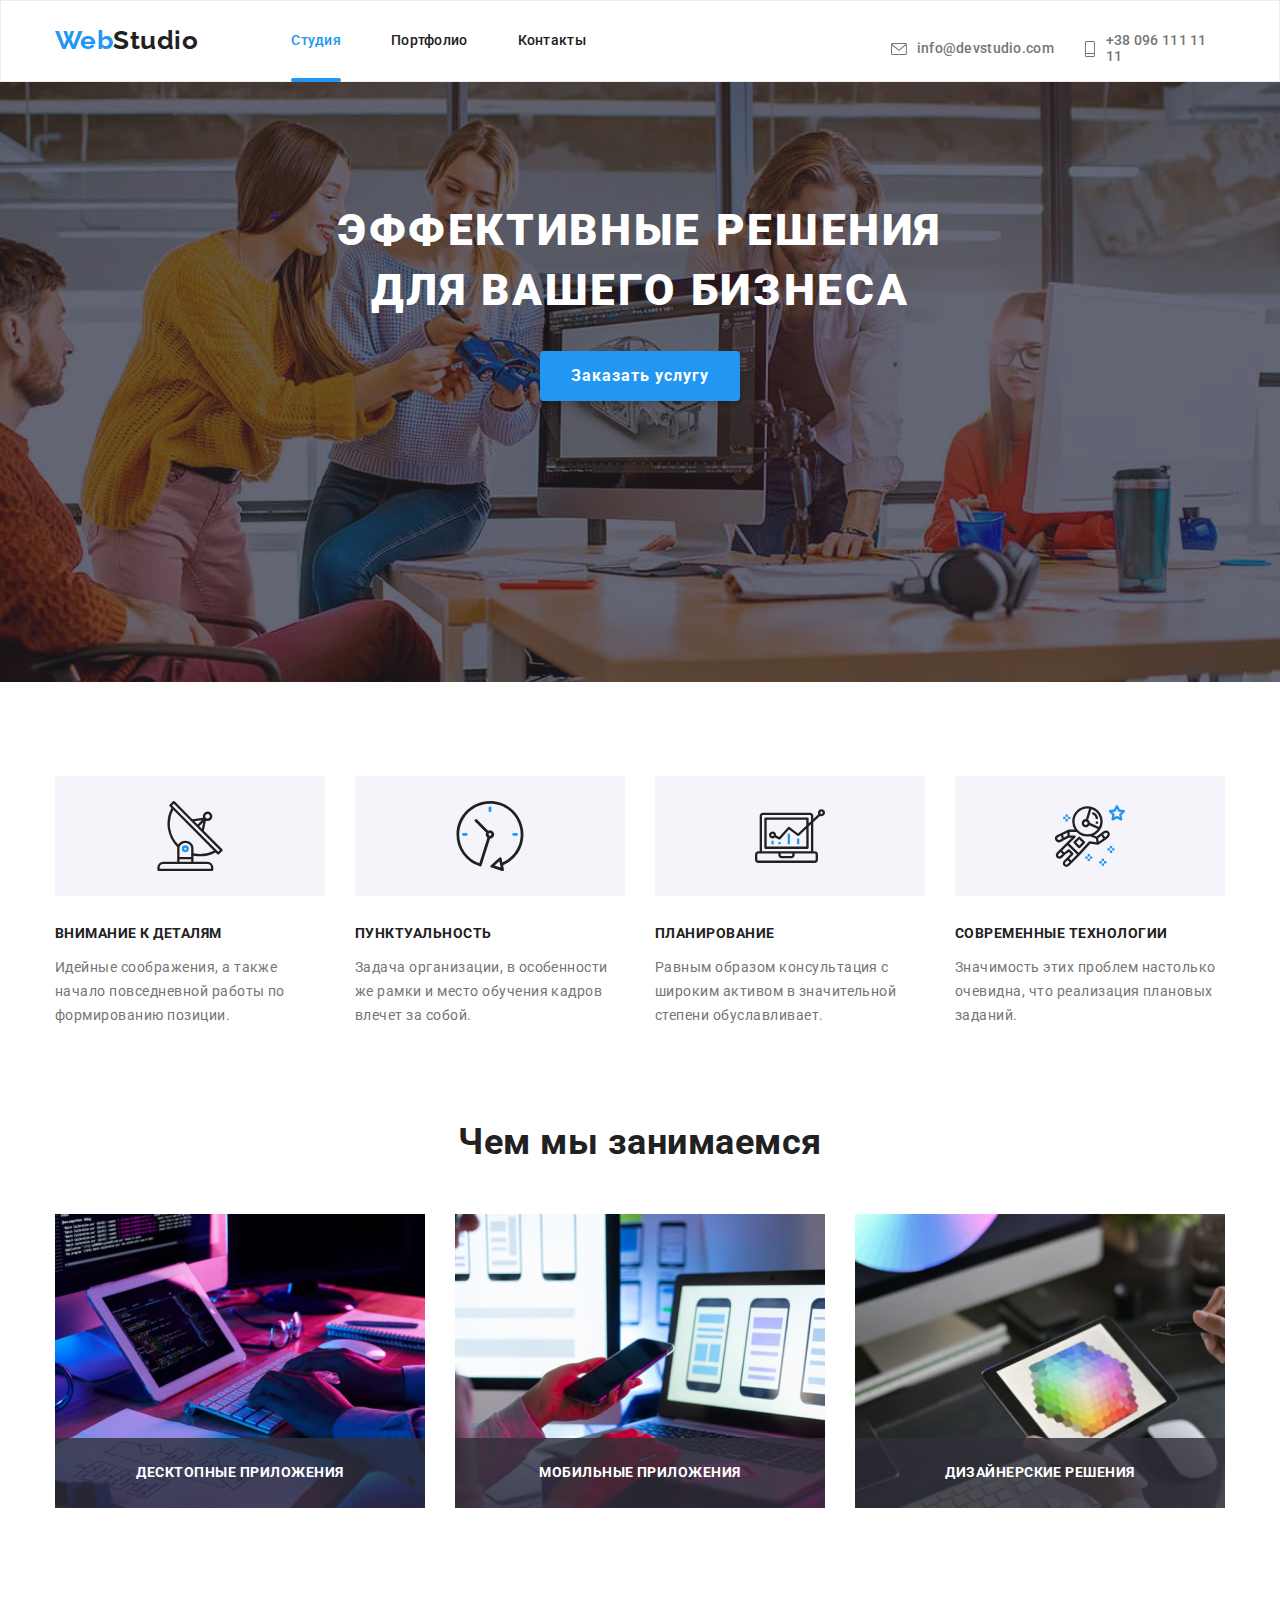
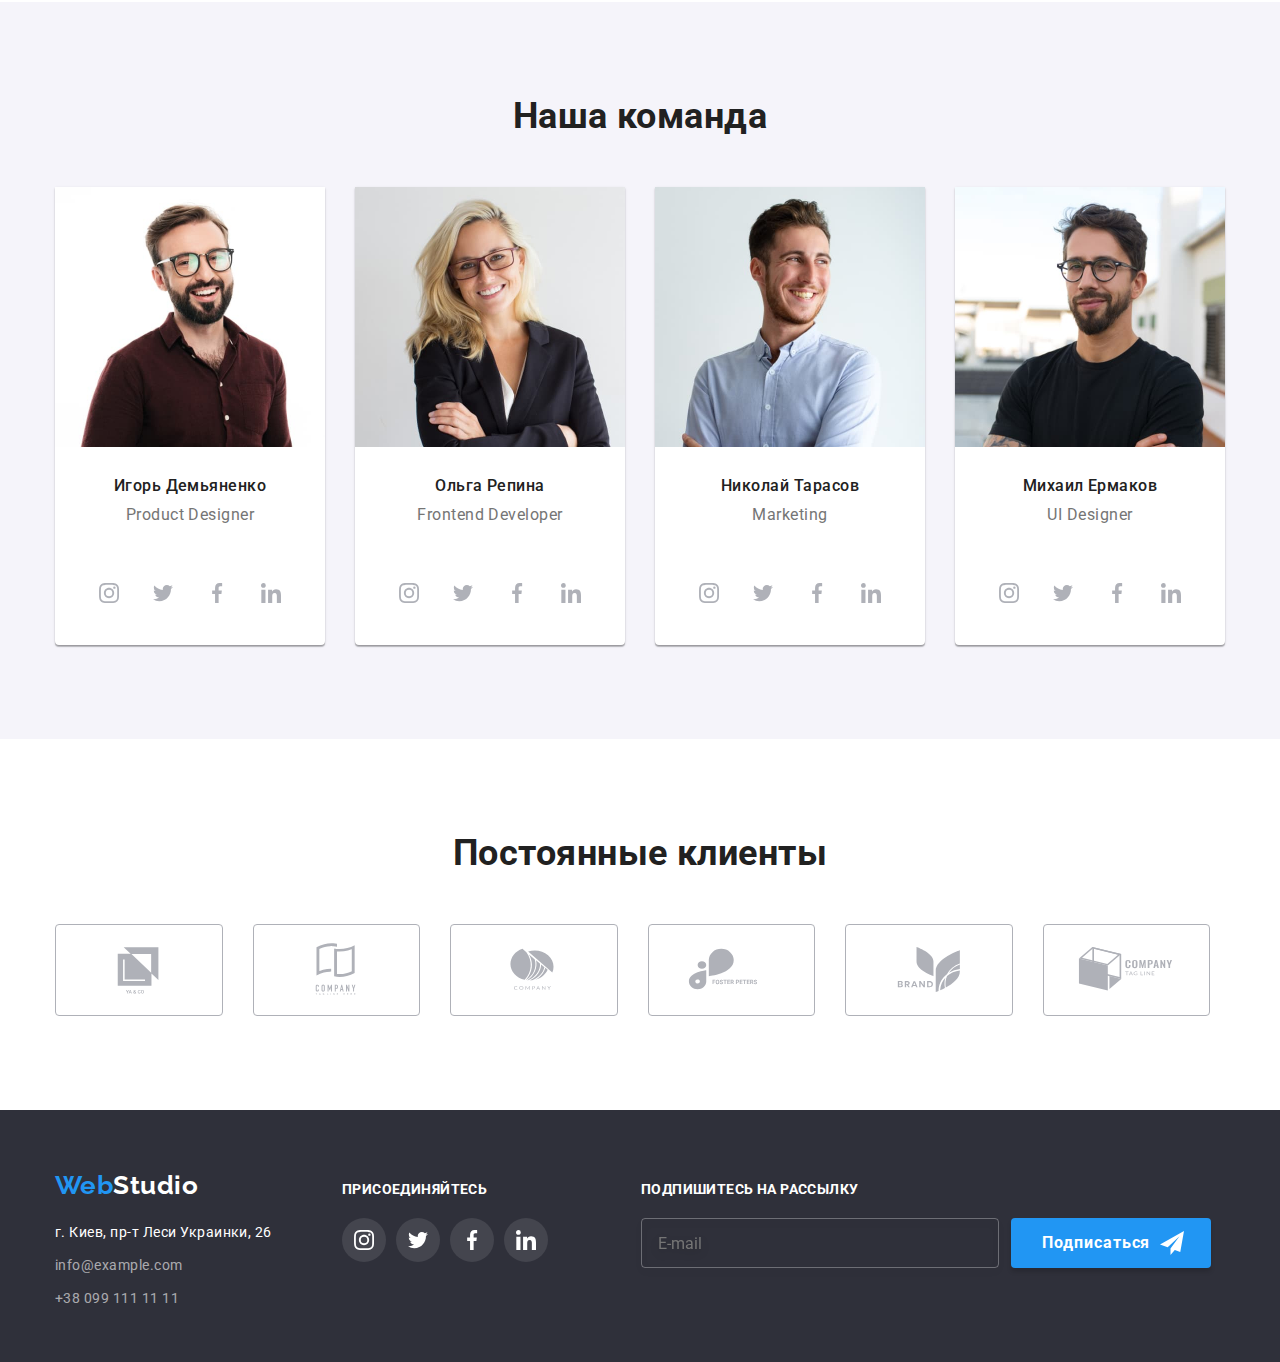
==== commit 3c099c7b: "Arrange code, delete comments" ====
--- a/index.html
+++ b/index.html
@@ -238,10 +238,8 @@
                   width="370"
                   class="occupation-list__pic"
                 />
-                <div class="occupation-list__caption">
-                  <p class="occupation-list__text">Десктопные приложения</p>
-                </div>
               </picture>
+              <p class="occupation-list__text">Десктопные приложения</p>
             </li>
             <li class="occupation-list__item">
               <picture>
@@ -258,10 +256,8 @@
                   width="370"
                   class="occupation-list__pic"
                 />
-                <div class="occupation-list__caption">
-                  <p class="occupation-list__text">Мобильные приложения</p>
-                </div>
               </picture>
+              <p class="occupation-list__text">Мобильные приложения</p>
             </li>
             <li class="occupation-list__item">
               <picture>
@@ -278,10 +274,8 @@
                   width="370"
                   class="occupation-list__pic"
                 />
-                <div class="occupation-list__caption">
-                  <p class="occupation-list__text">Дизайнерские решения</p>
-                </div>
               </picture>
+              <p class="occupation-list__text">Дизайнерские решения</p>
             </li>
           </ul>
         </div>
--- a/css/main.min.css
+++ b/css/main.min.css
@@ -1,2 +1,2 @@
-/*! modern-normalize v1.1.0 | MIT License | https://github.com/sindresorhus/modern-normalize */*,::before,::after{-webkit-box-sizing:border-box;box-sizing:border-box}html{line-height:1.15;-webkit-text-size-adjust:100%;-moz-tab-size:4;-o-tab-size:4;tab-size:4}body{margin:0;font-family:system-ui,-apple-system,"Segoe UI",Roboto,Helvetica,Arial,sans-serif,"Apple Color Emoji","Segoe UI Emoji"}hr{height:0;color:inherit}abbr[title]{-webkit-text-decoration:underline dotted;text-decoration:underline dotted}b,strong{font-weight:bolder}code,kbd,samp,pre{font-family:ui-monospace, SFMono-Regular, Consolas, "Liberation Mono", Menlo, monospace;font-size:1em}small{font-size:80%}sub,sup{font-size:75%;line-height:0;position:relative;vertical-align:baseline}sub{bottom:-0.25em}sup{top:-0.5em}table{text-indent:0;border-color:inherit}button,input,optgroup,select,textarea{font-family:inherit;font-size:100%;line-height:1.15;margin:0}button,select{text-transform:none}button,[type="button"],[type="reset"],[type="submit"]{-webkit-appearance:button}::-moz-focus-inner{border-style:none;padding:0}:-moz-focusring{outline:1px dotted ButtonText}:-moz-ui-invalid{box-shadow:none}legend{padding:0}progress{vertical-align:baseline}::-webkit-inner-spin-button,::-webkit-outer-spin-button{height:auto}[type="search"]{-webkit-appearance:textfield;outline-offset:-2px}::-webkit-search-decoration{-webkit-appearance:none}::-webkit-file-upload-button{-webkit-appearance:button;font:inherit}summary{display:list-item}.nav__list,.head-address,.header-links,.features,.occupation-list,.team,.clients-list,.projects,.footer-address,.media-box__list{list-style:none;padding:0;margin:0}.page-header__item,.address-box__item{color:#2196f3;font-family:Raleway, sans-serif}.media-box__title,.footer-form__title{text-transform:uppercase;margin-bottom:20px;margin-top:0;padding:0;font-weight:700;font-size:14px;line-height:1.14;letter-spacing:0.03em;color:#fff}body{background-color:#fff;color:#757575;font-family:Roboto, sans-serif;font-style:normal;letter-spacing:0.03em}.container{padding-left:15px;padding-right:15px;margin:0 auto}@media screen and (min-width: 480px){.container{width:480px}}@media screen and (min-width: 768px){.container{width:768px}}@media screen and (min-width: 1200px){.container{width:1200px}}.button{background-color:#2196f3;color:#fff;height:50px;width:200px;cursor:pointer;font-family:inherit;font-weight:700;font-size:16px;line-height:1.9px;letter-spacing:0.06em;-webkit-box-shadow:0px 4px 4px rgba(0,0,0,0.15);box-shadow:0px 4px 4px rgba(0,0,0,0.15);border-color:transparent;border-radius:4px}.section-title{color:#212121;font-weight:700;font-size:28px;line-height:1.17;text-align:center;margin:0;padding-bottom:30px;padding-top:60px}@media screen and (min-width: 1200px){.section-title{padding-bottom:50px;padding-top:94px;font-size:36px;line-height:1.16}}.page-header{border:1px solid #ececec;position:relative}.page-header--justify{height:80px}@media screen and (max-width: 767px){.page-header--justify{display:-webkit-box;display:-ms-flexbox;display:flex;-webkit-box-pack:justify;-ms-flex-pack:justify;justify-content:space-between;-webkit-box-align:center;-ms-flex-align:center;align-items:center}}@media screen and (min-width: 768px){.page-header__container{display:-webkit-box;display:-ms-flexbox;display:flex}}.page-header__logo-link{color:#212121;font-family:Raleway, sans-serif;text-decoration:none;font-weight:700;font-size:24px;line-height:1.16;margin-bottom:16px;margin-top:16px}@media screen and (min-width: 768px){.page-header__logo-link{margin-bottom:26px;margin-top:26px;margin-right:88px}}@media screen and (min-width: 1200px){.page-header__logo-link{font-weight:700;font-size:26px;line-height:1.19;margin-right:93px;margin-bottom:25px;margin-top:24px}}.nav{display:-webkit-box;display:-ms-flexbox;display:flex}@media screen and (max-width: 767px){.menu-container{display:none;position:absolute;left:0;top:100%;height:100%;width:100%}.menu-container.is-open{background-color:#fff;display:block;position:fixed;top:0;left:0;width:100%;height:100%;z-index:999}}@media screen and (min-width: 768px) and (max-width: 1199px){.menu-container{display:-webkit-box;display:-ms-flexbox;display:flex;-webkit-box-align:center;-ms-flex-align:center;align-items:center;-webkit-box-pack:justify;-ms-flex-pack:justify;justify-content:space-between;width:100%}}@media screen and (min-width: 1200px){.menu-container{display:-webkit-box;display:-ms-flexbox;display:flex}}.nav__list{display:-webkit-box;display:-ms-flexbox;display:flex}@media screen and (max-width: 767px){.nav__list{-webkit-box-orient:vertical;-webkit-box-direction:normal;-ms-flex-direction:column;flex-direction:column;position:absolute;left:40px;top:48px}}@media screen and (max-width: 767px){.nav__item:not(:last-child){padding-bottom:32px}}@media screen and (min-width: 768px){.nav__item:not(:last-child){margin-right:50px}}.nav__link{color:#212121;text-decoration:none;letter-spacing:0.02em;display:block;-webkit-transition:color 250ms cubic-bezier(0.4, 0, 0.2, 1);transition:color 250ms cubic-bezier(0.4, 0, 0.2, 1);font-weight:500;font-size:40px;line-height:1.17;letter-spacing:0.02em}@media screen and (min-width: 768px){.nav__link{font-size:14px;line-height:1.14;text-align:center;padding:32px 0}}.nav__link:hover,.nav__link:focus{color:#2196f3}.nav__current{color:#2196f3;position:relative}@media screen and (min-width: 768px){.nav__current::after{content:"";display:inline-block;width:100%;height:4px;position:absolute;left:0;bottom:-1px;background-color:currentColor;border-radius:2px}}.nav__button{display:none}@media screen and (max-width: 767px){.nav__button{display:-webkit-inline-box;display:-ms-inline-flexbox;display:inline-flex;margin:0;padding:0;border:none;background-color:transparent;z-index:999}}.nav__button .nav__icon-cross{display:none}.nav__button .nav__icon-menu{display:block}.nav__button.is-open .nav__icon-cross{display:block}.nav__button.is-open .nav__icon-menu{display:none}@media screen and (max-width: 767px){.head-address{display:-webkit-box;display:-ms-flexbox;display:flex;-webkit-box-orient:vertical;-webkit-box-direction:reverse;-ms-flex-direction:column-reverse;flex-direction:column-reverse;position:absolute;left:40px;bottom:134px}}@media screen and (min-width: 1200px){.head-address{display:-webkit-box;display:-ms-flexbox;display:flex;-webkit-box-align:center;-ms-flex-align:center;align-items:center;margin-left:305px}}@media screen and (min-width: 768px) and (max-width: 1199px){.head-address__item:nth-child(1){margin-bottom:10px}}@media screen and (min-width: 1200px){.head-address__item:first-child{margin-right:30px}}@media screen and (max-width: 767px){.head-address--larger-size{font-size:24px;line-height:1.16;letter-spacing:0.02em}}@media screen and (max-width: 767px){.head-address--smaller-size{font-size:34px;line-height:1.17;letter-spacing:0.02em;margin-bottom:32px}}.head-address__link{color:#757575;text-decoration:none;letter-spacing:0.02em;font-weight:500;display:-webkit-box;display:-ms-flexbox;display:flex;-webkit-box-align:center;-ms-flex-align:center;align-items:center;-webkit-transition:color 250ms cubic-bezier(0.4, 0, 0.2, 1);transition:color 250ms cubic-bezier(0.4, 0, 0.2, 1)}.head-address__link:hover,.head-address__link:focus{color:#2196f3}@media screen and (min-width: 768px){.head-address__link{font-size:14px;line-height:1.14}}@media screen and (min-width: 1200px){.head-address__link{padding:32px 0}}.head-address__link:hover .head-address__icon,.head-address__link:focus .head-address__icon{fill:#2196f3}.head-address__icon{fill:#757575;margin-right:10px;-webkit-transition:fill 250ms cubic-bezier(0.4, 0, 0.2, 1);transition:fill 250ms cubic-bezier(0.4, 0, 0.2, 1)}@media screen and (max-width: 767px){.head-address__icon{display:none}}.header-links{display:-webkit-box;display:-ms-flexbox;display:flex;position:absolute;bottom:48px;left:40px}@media screen and (min-width: 768px){.header-links{display:none}}.header-links__item{font-size:18px;line-height:1.22;letter-spacing:0.02em;font-weight:500;color:#2196f3}.header-links__item:not(:last-child)::after{content:"";border:1px solid rgba(33,33,33,0.2);margin-left:10px;margin-right:10px}.hero{text-align:center;padding:118px 0;background-image:-webkit-gradient(linear, left top, right top, from(rgba(47,48,58,0.4)), to(rgba(47,48,58,0.4))),url(../images/background.jpg);background-image:linear-gradient(to right, rgba(47,48,58,0.4), rgba(47,48,58,0.4)),url(../images/background.jpg);background-color:#2f303a;background-repeat:no-repeat;background-position:center;background-size:cover;max-width:1600px}@media (min-device-pixel-ratio: 2), (-webkit-min-device-pixel-ratio: 2), (min-resolution: 192dpi), (min-resolution: 2dppx){.hero{background-image:-webkit-gradient(linear, left top, right top, from(rgba(47,48,58,0.4)), to(rgba(47,48,58,0.4))),url("../images/mobile/bg/mob-background@2x.jpg");background-image:linear-gradient(to right, rgba(47,48,58,0.4), rgba(47,48,58,0.4)),url("../images/mobile/bg/mob-background@2x.jpg")}}@media screen and (min-width: 768px){.hero{background-image:-webkit-gradient(linear, left top, right top, from(rgba(47,48,58,0.4)), to(rgba(47,48,58,0.4))),url("../images/tablet/bg/tab-background.jpg");background-image:linear-gradient(to right, rgba(47,48,58,0.4), rgba(47,48,58,0.4)),url("../images/tablet/bg/tab-background.jpg")}}@media screen and (min-width: 768px) and (min-device-pixel-ratio: 2), screen and (min-width: 768px) and (-webkit-min-device-pixel-ratio: 2), screen and (min-width: 768px) and (min-resolution: 192dpi), screen and (min-width: 768px) and (min-resolution: 2dppx){.hero{background-image:-webkit-gradient(linear, left top, right top, from(rgba(47,48,58,0.4)), to(rgba(47,48,58,0.4))),url("../images/tablet/bg/tab-background@2x.jpg");background-image:linear-gradient(to right, rgba(47,48,58,0.4), rgba(47,48,58,0.4)),url("../images/tablet/bg/tab-background@2x.jpg")}}@media screen and (min-width: 1200px){.hero{margin:0 auto;height:600px;background-image:-webkit-gradient(linear, left top, right top, from(rgba(47,48,58,0.4)), to(rgba(47,48,58,0.4))),url("../images/desktop/bg/pc-background.jpg");background-image:linear-gradient(to right, rgba(47,48,58,0.4), rgba(47,48,58,0.4)),url("../images/desktop/bg/pc-background.jpg")}}@media screen and (min-width: 1200px) and (min-device-pixel-ratio: 2), screen and (min-width: 1200px) and (-webkit-min-device-pixel-ratio: 2), screen and (min-width: 1200px) and (min-resolution: 192dpi), screen and (min-width: 1200px) and (min-resolution: 2dppx){.hero{background-image:-webkit-gradient(linear, left top, right top, from(rgba(47,48,58,0.4)), to(rgba(47,48,58,0.4))),url("../images/desktop/bg/pc-background@2x.jpg");background-image:linear-gradient(to right, rgba(47,48,58,0.4), rgba(47,48,58,0.4)),url("../images/desktop/bg/pc-background@2x.jpg");padding:200px 0}}.hero__title{color:#fff;margin-top:0;margin-bottom:30px;font-weight:900;font-size:26px;line-height:1.61;letter-spacing:0.06em;text-transform:uppercase}@media screen and (min-width: 1200px){.hero__title{font-size:44px;line-height:1.37}}.backdrop{background-color:rgba(0,0,0,0.2);position:fixed;top:0;left:0;width:100%;height:100%;z-index:1;-webkit-transition:250ms linear;transition:250ms linear;overflow-y:scroll}.backdrop.is-hidden{opacity:0;pointer-events:none;visibility:hidden}.backdrop.is-hidden .modal{-webkit-transform:translate(-50%, -50%) scale(0.9);transform:translate(-50%, -50%) scale(0.9)}.modal{background-color:#fff;position:absolute;top:50%;left:50%;height:609px;width:450px;-webkit-transform:translate(-50%, -50%) scale(1);transform:translate(-50%, -50%) scale(1);-webkit-transition:-webkit-transform 250ms linear;transition:-webkit-transform 250ms linear;transition:transform 250ms linear;transition:transform 250ms linear, -webkit-transform 250ms linear;-webkit-box-shadow:0px 1px 3px rgba(0,0,0,0.12),0px 1px 1px rgba(0,0,0,0.14),0px 2px 1px rgba(0,0,0,0.2);box-shadow:0px 1px 3px rgba(0,0,0,0.12),0px 1px 1px rgba(0,0,0,0.14),0px 2px 1px rgba(0,0,0,0.2);border-radius:4px;padding:40px}@media screen and (max-width: 479px){.modal{width:calc(100% - 30px)}}@media screen and (min-width: 1200px){.modal{width:528px;height:581px}}.modal__button{background-color:#fff;position:absolute;top:8px;right:8px;width:30px;height:30px;padding:0;border-radius:50%;border:1px solid rgba(0,0,0,0.1);cursor:pointer}.modal__button:hover .modal__icon,.modal__button:focus .modal__icon{fill:#2196f3}.modal__icon{-webkit-transition:fill 250ms cubic-bezier(0.4, 0, 0.2, 1);transition:fill 250ms cubic-bezier(0.4, 0, 0.2, 1);margin:0 9px}.modal__text{font-weight:700;font-size:20px;line-height:1.5;margin:0 0 12px 0;color:#212121}@media screen and (min-width: 1200px){.modal__text{line-height:1.15}}.form__label{font-weight:400;font-size:12px;line-height:1.16;letter-spacing:0.01em;display:-webkit-box;display:-ms-flexbox;display:flex;color:#757575}.form__box{position:relative}.form__input{width:100%;height:40px;border:1px solid rgba(33,33,33,0.2);border-radius:4px;padding:11px 42px;margin-bottom:10px;margin-top:4px;font-weight:400;font-size:12px;line-height:1.16;letter-spacing:0.01em}.form__input:focus{border:1px solid #2196f3;outline:0}.form__input:focus ~ .form__icon{fill:#2196f3}.form__icon{position:absolute;top:0;left:14px}.form__comment{width:100%;height:120px;border:1px solid rgba(33,33,33,0.2);border-radius:4px;resize:none;padding:12px 16px;margin-top:4px;font-weight:400;font-size:12px;line-height:1.16;letter-spacing:0.01em}.form__comment::-webkit-input-placeholder{color:rgba(117,117,117,0.5)}.form__comment:-ms-input-placeholder{color:rgba(117,117,117,0.5)}.form__comment::-ms-input-placeholder{color:rgba(117,117,117,0.5)}.form__comment::placeholder{color:rgba(117,117,117,0.5)}.form__comment:focus{border:1px solid #2196f3;outline:0}.form__comment:not(:placeholder-shown){color:#212121}.checkbox{font-weight:400;font-size:12px;line-height:1.16;color:#757575;-webkit-box-align:center;-ms-flex-align:center;align-items:center;-webkit-box-pack:justify;-ms-flex-pack:justify;justify-content:space-between;display:-webkit-box;display:-ms-flexbox;display:flex}@media screen and (min-width: 1200px){.checkbox{font-size:14px;line-height:1.71;-webkit-box-pack:center;-ms-flex-pack:center;justify-content:center}}.form__checkbox{margin-bottom:30px;margin-top:20px}.checkbox__visually-hidden{position:absolute;white-space:nowrap;width:1px;height:1px;overflow:hidden;border:0;padding:0;clip:rect(0 0 0 0);-webkit-clip-path:inset(50%);clip-path:inset(50%);margin:-1px}.checkbox__visually-hidden:checked+.checkbox__icon{background-color:#2196f3;border:transparent}.checkbox__icon{width:16px;height:15px;border-radius:2px;border:2px solid #212121;margin-bottom:3px;cursor:pointer}@media screen and (min-width: 1200px){.checkbox__icon{margin-right:7px}}.checkbox__link{color:#2196f3}@media screen and (min-width: 1200px){.checkbox__link{margin-left:4px}}.section-title--visually-hidden{position:absolute;white-space:nowrap;width:1px;height:1px;overflow:hidden;border:0;padding:0;clip:rect(0 0 0 0);-webkit-clip-path:inset(50%);clip-path:inset(50%);margin:-1px}.features{padding-top:60px;padding-bottom:60px}@media screen and (min-width: 768px){.features{display:-webkit-box;display:-ms-flexbox;display:flex;-ms-flex-wrap:wrap;flex-wrap:wrap}}@media screen and (min-width: 1200px){.features{padding-top:94px;padding-bottom:0;display:-webkit-box;display:-ms-flexbox;display:flex;-ms-flex-wrap:nowrap;flex-wrap:nowrap}}.features__item{margin-bottom:30px}@media screen and (min-width: 768px){.features__item{width:calc((100% - 4 * 15px) / 2);margin-right:15px;margin-left:15px}}@media screen and (min-width: 1200px){.features__item{margin:0}}@media screen and (min-width: 1200px){.features__item:not(:last-child){margin-right:30px}}.features__icon{background-color:#f5f4fa;display:block;margin-bottom:30px;padding:25px 100px}@media screen and (max-width: 767px){.features__icon{width:100%}}@media screen and (min-width: 768px) and (max-width: 1199px){.features__icon{width:100%}}.features__title{color:#212121;font-weight:700;font-size:14px;line-height:1.14;text-transform:uppercase}@media screen and (max-width: 767px){.features__title{text-align:center}}.features__text{font-size:14px;line-height:1.71;margin-bottom:0}@media screen and (max-width: 1199px){.section-occupation{display:none}}.occupation-list{display:-webkit-box;display:-ms-flexbox;display:flex;padding-bottom:94px}.occupation-list__item{position:relative;display:-webkit-box;display:-ms-flexbox;display:flex}.occupation-list__item:not(:last-child){margin-right:30px}.occupation-list__pic{display:block}.occupation-list__caption{background-color:rgba(47,48,58,0.8);color:#fff;position:absolute;bottom:0;left:0;width:370px;height:70px;display:-webkit-box;display:-ms-flexbox;display:flex;-webkit-box-align:center;-ms-flex-align:center;align-items:center;-webkit-box-pack:center;-ms-flex-pack:center;justify-content:center;font-weight:700;font-size:14px;line-height:1.14;text-transform:uppercase}.occupation-list__text{margin:0;padding:0}.section-team{background-color:#f5f4fa}@media screen and (max-width: 767px){.team{padding-bottom:60px}}@media screen and (min-width: 768px){.team{display:-webkit-box;display:-ms-flexbox;display:flex;-ms-flex-wrap:wrap;flex-wrap:wrap;-webkit-box-pack:justify;-ms-flex-pack:justify;justify-content:space-between;padding-bottom:94px}}.team__item{-webkit-box-shadow:0px 1px 3px rgba(0,0,0,0.12),0px 1px 1px rgba(0,0,0,0.14),0px 2px 1px rgba(0,0,0,0.2);box-shadow:0px 1px 3px rgba(0,0,0,0.12),0px 1px 1px rgba(0,0,0,0.14),0px 2px 1px rgba(0,0,0,0.2);border-radius:0px 0px 4px 4px;text-align:center;background-color:#fff}@media screen and (max-width: 767px){.team__item{width:100%}.team__item:not(:last-child){margin-bottom:30px}}@media screen and (min-width: 768px) and (max-width: 1199px){.team__item:nth-child(-n+2){margin-bottom:30px}}.team__pic{display:block}@media screen and (max-width: 767px){.team__pic{width:100%}}.team__title{color:#212121;font-weight:500;font-size:16px;line-height:1.18;padding:30px 0 10px;margin:0}.team__text{padding-bottom:16px;margin:0}.media-links{display:-webkit-box;display:-ms-flexbox;display:flex;-webkit-box-pack:center;-ms-flex-pack:center;justify-content:center;padding-bottom:30px;padding:0}.media-links__item{background-color:#fff;width:44px;height:44px;border:none;border-radius:50%;-webkit-box-align:center;-ms-flex-align:center;align-items:center;display:-webkit-box;display:-ms-flexbox;display:flex;-webkit-box-pack:center;-ms-flex-pack:center;justify-content:center;margin-right:10px;-webkit-transition:background-color 250ms cubic-bezier(0.4, 0, 0.2, 1);transition:background-color 250ms cubic-bezier(0.4, 0, 0.2, 1)}.media-links__item:hover,.media-links__item:focus{background-color:#2196f3}.media-links__item:nth-child(4){margin-right:0}.media-links__item:hover .media-links__icon,.media-links__item:focus .media-links__icon{fill:#fff}.media-links__link{width:100%;height:100%;display:-webkit-box;display:-ms-flexbox;display:flex;-webkit-box-pack:center;-ms-flex-pack:center;justify-content:center;-webkit-box-align:center;-ms-flex-align:center;align-items:center}.media-links__icon{fill:#afb1b8;-webkit-transition:fill 250ms cubic-bezier(0.4, 0, 0.2, 1);transition:fill 250ms cubic-bezier(0.4, 0, 0.2, 1)}.clients-list{display:-webkit-box;display:-ms-flexbox;display:flex;-ms-flex-wrap:wrap;flex-wrap:wrap;margin-right:-15px;padding-bottom:60px}@media screen and (max-width: 1199px){.clients-list{-ms-flex-pack:distribute;justify-content:space-around}}@media screen and (min-width: 1200px){.clients-list{-ms-flex-wrap:nowrap;flex-wrap:nowrap;padding-bottom:94px;margin-bottom:0}}.clients-list__item{border:1px solid #afb1b8;border-radius:4px;background-color:#fff;width:calc((100% - 4 * 15px) / 2);height:92px;margin-bottom:30px;margin-right:15px;-webkit-transition:border 250ms cubic-bezier(0.4, 0, 0.2, 1);transition:border 250ms cubic-bezier(0.4, 0, 0.2, 1)}@media screen and (min-width: 768px){.clients-list__item{width:calc((100% - 6 * 15px) / 3)}}.clients-list__item:hover,.clients-list__item:focus{border:1px solid #2196f3}@media screen and (max-width: 767px){.clients-list__item:nth-child(n+5){margin-bottom:0}}@media screen and (min-width: 768px) and (max-width: 1199px){.clients-list__item:nth-child(3n+3){margin-right:0}}@media screen and (min-width: 768px) and (max-width: 1199px){.clients-list__item:nth-last-child(-n+3){margin-bottom:0}}@media screen and (min-width: 1200px){.clients-list__item{margin-bottom:0;margin-right:30px}}.clients-list__item:hover .clients-list__icon,.clients-list__item:focus .clients-list__icon{fill:#2196f3}.clients-list__link{width:100%;height:100%;display:-webkit-box;display:-ms-flexbox;display:flex;-webkit-box-pack:center;-ms-flex-pack:center;justify-content:center;-webkit-box-align:center;-ms-flex-align:center;align-items:center}.clients-list__icon{fill:#afb1b8;-webkit-transition:fill 250ms cubic-bezier(0.4, 0, 0.2, 1);transition:fill 250ms cubic-bezier(0.4, 0, 0.2, 1)}.filter{display:-webkit-box;display:-ms-flexbox;display:flex;-webkit-box-pack:center;-ms-flex-pack:center;justify-content:center}@media screen and (max-width: 767px){.filter{-webkit-box-pack:start;-ms-flex-pack:start;justify-content:flex-start;-ms-flex-wrap:wrap;flex-wrap:wrap;margin-top:60px;margin-bottom:40px}}@media screen and (min-width: 768px) and (max-width: 1199px){.filter{padding-top:60px;padding-bottom:30px}}@media screen and (min-width: 1200px){.filter{padding:94px 0 50px}}.filter__button{background-color:#f5f4fa;color:#212121;cursor:pointer;font-family:inherit;border-radius:4px;padding:6px 22px;border:none;margin-right:8px;font-weight:500;font-size:16px;line-height:1.6;-webkit-transition:background-color 250ms cubic-bezier(0.4, 0, 0.2, 1),color 250ms cubic-bezier(0.4, 0, 0.2, 1),-webkit-box-shadow 250ms cubic-bezier(0.4, 0, 0.2, 1);transition:background-color 250ms cubic-bezier(0.4, 0, 0.2, 1),color 250ms cubic-bezier(0.4, 0, 0.2, 1),-webkit-box-shadow 250ms cubic-bezier(0.4, 0, 0.2, 1);transition:box-shadow 250ms cubic-bezier(0.4, 0, 0.2, 1),background-color 250ms cubic-bezier(0.4, 0, 0.2, 1),color 250ms cubic-bezier(0.4, 0, 0.2, 1);transition:box-shadow 250ms cubic-bezier(0.4, 0, 0.2, 1),background-color 250ms cubic-bezier(0.4, 0, 0.2, 1),color 250ms cubic-bezier(0.4, 0, 0.2, 1),-webkit-box-shadow 250ms cubic-bezier(0.4, 0, 0.2, 1)}.filter__button:last-child{margin-right:0}@media screen and (max-width: 767px){.filter__button:nth-child(-n+3){margin-bottom:15px}}.filter__button:hover,.filter__button:focus{background-color:#2196f3;color:#fff;-webkit-box-shadow:0px 3px 1px rgba(0,0,0,0.1),0px 1px 2px rgba(0,0,0,0.08),0px 2px 2px rgba(0,0,0,0.12);box-shadow:0px 3px 1px rgba(0,0,0,0.1),0px 1px 2px rgba(0,0,0,0.08),0px 2px 2px rgba(0,0,0,0.12)}.filter--accent{background-color:#2196f3;color:#fff;-webkit-box-shadow:0px 3px 1px rgba(0,0,0,0.1),0px 1px 2px rgba(0,0,0,0.08),0px 2px 2px rgba(0,0,0,0.12);box-shadow:0px 3px 1px rgba(0,0,0,0.1),0px 1px 2px rgba(0,0,0,0.08),0px 2px 2px rgba(0,0,0,0.12)}.projects{margin-bottom:94px}@media screen and (min-width: 768px){.projects{display:-webkit-box;display:-ms-flexbox;display:flex;-ms-flex-wrap:wrap;flex-wrap:wrap;width:inherit}}.projects__item{margin-right:30px;border:1px solid #eeeeee;width:450px;-webkit-transition:-webkit-box-shadow 250ms cubic-bezier(0.4, 0, 0.2, 1);transition:-webkit-box-shadow 250ms cubic-bezier(0.4, 0, 0.2, 1);transition:box-shadow 250ms cubic-bezier(0.4, 0, 0.2, 1);transition:box-shadow 250ms cubic-bezier(0.4, 0, 0.2, 1), -webkit-box-shadow 250ms cubic-bezier(0.4, 0, 0.2, 1)}.projects__item:not(:last-child){margin-bottom:30px}@media screen and (max-width: 479px){.projects__item{width:100%}}@media screen and (min-width: 768px) and (max-width: 1199px){.projects__item{width:354px;height:404px}.projects__item:nth-child(-n+2){height:440px}}@media screen and (min-width: 1200px){.projects__item{width:370px;height:404px}.projects__item:nth-child(n+7){margin-bottom:0}}.projects__item:hover,.projects__item:focus{-webkit-box-shadow:0px 1px 1px rgba(0,0,0,0.12),0px 4px 4px rgba(0,0,0,0.06),1px 4px 6px rgba(0,0,0,0.16);box-shadow:0px 1px 1px rgba(0,0,0,0.12),0px 4px 4px rgba(0,0,0,0.06),1px 4px 6px rgba(0,0,0,0.16)}.projects__item:hover .projects__box::before,.projects__item:focus .projects__box::before{background-color:rgba(33,150,243,0.9);-webkit-transform:translateY(0);transform:translateY(0)}.projects__item:hover .projects__text,.projects__item:focus .projects__text{-webkit-transform:translateY(0);transform:translateY(0)}.projects__link{cursor:pointer}.projects__box{position:relative;overflow:hidden;background-color:rgba(33,150,243,0.9)}.projects__box::before{position:absolute;top:0;left:0;width:100%;height:100%;content:"";background-color:rgba(33,150,243,0.9);-webkit-transform:translateY(100%);transform:translateY(100%);-webkit-transition:-webkit-transform 250ms cubic-bezier(0.4, 0, 0.2, 1);transition:-webkit-transform 250ms cubic-bezier(0.4, 0, 0.2, 1);transition:transform 250ms cubic-bezier(0.4, 0, 0.2, 1);transition:transform 250ms cubic-bezier(0.4, 0, 0.2, 1), -webkit-transform 250ms cubic-bezier(0.4, 0, 0.2, 1)}.projects__pic{display:block;width:100%}.projects__text{color:#fff;position:absolute;top:0;left:0;margin:0;padding:63px 24px;-webkit-transform:translateY(100%);transform:translateY(100%);-webkit-transition:-webkit-transform 250ms cubic-bezier(0.4, 0, 0.2, 1);transition:-webkit-transform 250ms cubic-bezier(0.4, 0, 0.2, 1);transition:transform 250ms cubic-bezier(0.4, 0, 0.2, 1);transition:transform 250ms cubic-bezier(0.4, 0, 0.2, 1), -webkit-transform 250ms cubic-bezier(0.4, 0, 0.2, 1);font-weight:400;font-size:18px;line-height:1.55}.projects__title{color:#212121;font-weight:700;font-size:18px;line-height:2;letter-spacing:0.06em;padding:20px 24px 4px;margin:0}.projects__description{font-size:16px;line-height:1.87;padding:0 24px 20px;margin:0}.page-footer{background-color:#2f303a;padding:60px 0}@media screen and (min-width: 1200px){.page-footer{height:252px}}@media screen and (min-width: 1200px){.page-footer--align{display:-webkit-box;display:-ms-flexbox;display:flex;-webkit-box-align:baseline;-ms-flex-align:baseline;align-items:baseline}}@media screen and (min-width: 768px){.page-footer__container{display:-webkit-box;display:-ms-flexbox;display:flex;-ms-flex-pack:distribute;justify-content:space-around;margin-bottom:60px}}@media screen and (min-width: 1200px){.page-footer__container{-webkit-box-pack:center;-ms-flex-pack:center;justify-content:center;-webkit-box-align:baseline;-ms-flex-align:baseline;align-items:baseline;margin-bottom:0}}@media screen and (max-width: 767px){.address-box{margin-bottom:60px;text-align:center}}@media screen and (min-width: 1200px){.address-box{margin-right:70px}}.address-box__link{color:#fff;font-family:Raleway, sans-serif;text-decoration:none;font-weight:700;font-size:24px;line-height:1.16;margin-bottom:20px;display:block}@media screen and (min-width: 768px) and (max-width: 1199px){.address-box__link{display:-webkit-box;display:-ms-flexbox;display:flex;-webkit-box-pack:center;-ms-flex-pack:center;justify-content:center;font-size:26px;line-height:1.19}}@media screen and (min-width: 1200px){.address-box__link{font-size:26px;line-height:1.19}}@media screen and (min-width: 768px) and (max-width: 1199px){.footer-address{display:-webkit-box;display:-ms-flexbox;display:flex;-webkit-box-orient:vertical;-webkit-box-direction:normal;-ms-flex-direction:column;flex-direction:column;-webkit-box-align:center;-ms-flex-align:center;align-items:center}}.footer-address__item{margin-bottom:8px}.footer-address__item:last-child{margin-bottom:0}@media screen and (min-width: 1200px){.footer-address__item{margin-bottom:9px}}.footer-address__link{text-decoration:none;-webkit-transition:color 250ms cubic-bezier(0.4, 0, 0.2, 1);transition:color 250ms cubic-bezier(0.4, 0, 0.2, 1)}.footer-address__link:hover,.footer-address__link:focus{color:#2196f3}.footer-address__link--address{color:#fff;font-weight:400;font-size:14px;font-style:normal;line-height:1.71}.footer-address__link--email,.footer-address__link--tel{color:rgba(255,255,255,0.6);font-style:normal;font-weight:400;font-size:14px;line-height:1.71}@media screen and (max-width: 767px){.media-box{margin-bottom:60px}}@media screen and (min-width: 1200px){.media-box{display:-webkit-box;display:-ms-flexbox;display:flex;width:206px;height:80px;-webkit-box-orient:vertical;-webkit-box-direction:normal;-ms-flex-direction:column;flex-direction:column;margin-right:93px}}@media screen and (max-width: 767px){.media-box__title{text-align:center}}.media-box__list{display:-webkit-box;display:-ms-flexbox;display:flex;-webkit-box-pack:center;-ms-flex-pack:center;justify-content:center}.media-box__item{background-color:rgba(255,255,255,0.1);width:44px;height:44px;border:none;border-radius:50%;display:-webkit-box;display:-ms-flexbox;display:flex;-webkit-box-align:center;-ms-flex-align:center;align-items:center;-webkit-box-pack:center;-ms-flex-pack:center;justify-content:center;margin-right:10px;-webkit-transition:background-color 250ms cubic-bezier(0.4, 0, 0.2, 1);transition:background-color 250ms cubic-bezier(0.4, 0, 0.2, 1)}.media-box__item:hover,.media-box__item:focus{background-color:#2196f3}.media-box__item:nth-child(4){margin-right:0}.media-box__link{width:100%;height:100%;display:-webkit-box;display:-ms-flexbox;display:flex;-webkit-box-pack:center;-ms-flex-pack:center;justify-content:center;-webkit-box-align:center;-ms-flex-align:center;align-items:center}.media-box__icon{fill:#fff}.footer-form{display:-webkit-box;display:-ms-flexbox;display:flex;-webkit-box-pack:center;-ms-flex-pack:center;justify-content:center;-webkit-box-align:center;-ms-flex-align:center;align-items:center;-webkit-box-orient:vertical;-webkit-box-direction:normal;-ms-flex-direction:column;flex-direction:column}@media screen and (min-width: 1200px){.footer-form{-webkit-box-align:end;-ms-flex-align:end;align-items:flex-end;-webkit-box-orient:horizontal;-webkit-box-direction:normal;-ms-flex-direction:row;flex-direction:row}}@media screen and (max-width: 767px){.footer-form__container{width:100%}}@media screen and (max-width: 1199px){.footer-form__container{margin-bottom:20px}}@media screen and (max-width: 1199px){.media-box__title,.footer-form__title{text-align:center}}.footer-form__input{width:450px;height:50px;border:1px solid rgba(255,255,255,0.3);-webkit-filter:drop-shadow(0px 4px 4px rgba(0,0,0,0.15));filter:drop-shadow(0px 4px 4px rgba(0,0,0,0.15));border-radius:4px;padding-left:16px;margin-right:12px;background-color:inherit;color:#fff}@media screen and (max-width: 767px){.footer-form__input{width:100%}}@media screen and (min-width: 1200px){.footer-form__input{width:358px}}.footer-form--subscribe{display:-webkit-box;display:-ms-flexbox;display:flex;-webkit-box-align:center;-ms-flex-align:center;align-items:center;padding-left:29px}.footer-form__icon{margin-left:10px}
+/*! modern-normalize v1.1.0 | MIT License | https://github.com/sindresorhus/modern-normalize */*,::before,::after{-webkit-box-sizing:border-box;box-sizing:border-box}html{line-height:1.15;-webkit-text-size-adjust:100%;-moz-tab-size:4;-o-tab-size:4;tab-size:4}body{margin:0;font-family:system-ui,-apple-system,"Segoe UI",Roboto,Helvetica,Arial,sans-serif,"Apple Color Emoji","Segoe UI Emoji"}hr{height:0;color:inherit}abbr[title]{-webkit-text-decoration:underline dotted;text-decoration:underline dotted}b,strong{font-weight:bolder}code,kbd,samp,pre{font-family:ui-monospace, SFMono-Regular, Consolas, "Liberation Mono", Menlo, monospace;font-size:1em}small{font-size:80%}sub,sup{font-size:75%;line-height:0;position:relative;vertical-align:baseline}sub{bottom:-0.25em}sup{top:-0.5em}table{text-indent:0;border-color:inherit}button,input,optgroup,select,textarea{font-family:inherit;font-size:100%;line-height:1.15;margin:0}button,select{text-transform:none}button,[type="button"],[type="reset"],[type="submit"]{-webkit-appearance:button}::-moz-focus-inner{border-style:none;padding:0}:-moz-focusring{outline:1px dotted ButtonText}:-moz-ui-invalid{box-shadow:none}legend{padding:0}progress{vertical-align:baseline}::-webkit-inner-spin-button,::-webkit-outer-spin-button{height:auto}[type="search"]{-webkit-appearance:textfield;outline-offset:-2px}::-webkit-search-decoration{-webkit-appearance:none}::-webkit-file-upload-button{-webkit-appearance:button;font:inherit}summary{display:list-item}.nav__list,.head-address,.header-links,.features,.occupation-list,.team,.clients-list,.projects,.footer-address,.media-box__list{list-style:none;padding:0;margin:0}.page-header__item,.address-box__item{color:#2196f3;font-family:Raleway, sans-serif}.media-box__title,.footer-form__title{text-transform:uppercase;margin-bottom:20px;margin-top:0;padding:0;font-weight:700;font-size:14px;line-height:1.14;letter-spacing:0.03em;color:#fff}body{background-color:#fff;color:#757575;font-family:Roboto, sans-serif;font-style:normal;letter-spacing:0.03em}.container{padding-left:15px;padding-right:15px;margin:0 auto}@media screen and (min-width: 480px){.container{width:480px}}@media screen and (min-width: 768px){.container{width:768px}}@media screen and (min-width: 1200px){.container{width:1200px}}.button{background-color:#2196f3;color:#fff;height:50px;width:200px;cursor:pointer;font-family:inherit;font-weight:700;font-size:16px;line-height:1.9px;letter-spacing:0.06em;-webkit-box-shadow:0px 4px 4px rgba(0,0,0,0.15);box-shadow:0px 4px 4px rgba(0,0,0,0.15);border-color:transparent;border-radius:4px}.section-title{color:#212121;font-weight:700;font-size:28px;line-height:1.17;text-align:center;margin:0;padding-bottom:30px;padding-top:60px}@media screen and (min-width: 1200px){.section-title{padding-bottom:50px;padding-top:94px;font-size:36px;line-height:1.16}}.page-header{border:1px solid #ececec;position:relative}.page-header--justify{height:80px}@media screen and (max-width: 767px){.page-header--justify{display:-webkit-box;display:-ms-flexbox;display:flex;-webkit-box-pack:justify;-ms-flex-pack:justify;justify-content:space-between;-webkit-box-align:center;-ms-flex-align:center;align-items:center}}@media screen and (min-width: 768px){.page-header__container{display:-webkit-box;display:-ms-flexbox;display:flex}}.page-header__logo-link{color:#212121;font-family:Raleway, sans-serif;text-decoration:none;font-weight:700;font-size:24px;line-height:1.16;margin-bottom:16px;margin-top:16px}@media screen and (min-width: 768px){.page-header__logo-link{margin-bottom:26px;margin-top:26px;margin-right:88px}}@media screen and (min-width: 1200px){.page-header__logo-link{font-weight:700;font-size:26px;line-height:1.19;margin-right:93px;margin-bottom:25px;margin-top:24px}}.nav{display:-webkit-box;display:-ms-flexbox;display:flex}@media screen and (max-width: 767px){.menu-container{display:none;position:absolute;left:0;top:100%;height:100%;width:100%}.menu-container.is-open{background-color:#fff;display:block;position:fixed;top:0;left:0;width:100%;height:100%;z-index:999}}@media screen and (min-width: 768px) and (max-width: 1199px){.menu-container{display:-webkit-box;display:-ms-flexbox;display:flex;-webkit-box-align:center;-ms-flex-align:center;align-items:center;-webkit-box-pack:justify;-ms-flex-pack:justify;justify-content:space-between;width:100%}}@media screen and (min-width: 1200px){.menu-container{display:-webkit-box;display:-ms-flexbox;display:flex}}.nav__list{display:-webkit-box;display:-ms-flexbox;display:flex}@media screen and (max-width: 767px){.nav__list{-webkit-box-orient:vertical;-webkit-box-direction:normal;-ms-flex-direction:column;flex-direction:column;position:absolute;left:40px;top:48px}}@media screen and (max-width: 767px){.nav__item:not(:last-child){padding-bottom:32px}}@media screen and (min-width: 768px){.nav__item:not(:last-child){margin-right:50px}}.nav__link{color:#212121;text-decoration:none;letter-spacing:0.02em;display:block;-webkit-transition:color 250ms cubic-bezier(0.4, 0, 0.2, 1);transition:color 250ms cubic-bezier(0.4, 0, 0.2, 1);font-weight:500;font-size:40px;line-height:1.17;letter-spacing:0.02em}@media screen and (min-width: 768px){.nav__link{font-size:14px;line-height:1.14;text-align:center;padding:32px 0}}.nav__link:hover,.nav__link:focus{color:#2196f3}.nav__current{color:#2196f3;position:relative}@media screen and (min-width: 768px){.nav__current::after{content:"";display:inline-block;width:100%;height:4px;position:absolute;left:0;bottom:-1px;background-color:currentColor;border-radius:2px}}.nav__button{display:none}@media screen and (max-width: 767px){.nav__button{display:-webkit-inline-box;display:-ms-inline-flexbox;display:inline-flex;margin:0;padding:0;border:none;background-color:transparent;z-index:999}}.nav__button .nav__icon-cross{display:none}.nav__button .nav__icon-menu{display:block}.nav__button.is-open .nav__icon-cross{display:block}.nav__button.is-open .nav__icon-menu{display:none}@media screen and (max-width: 767px){.head-address{display:-webkit-box;display:-ms-flexbox;display:flex;-webkit-box-orient:vertical;-webkit-box-direction:reverse;-ms-flex-direction:column-reverse;flex-direction:column-reverse;position:absolute;left:40px;bottom:134px}}@media screen and (min-width: 1200px){.head-address{display:-webkit-box;display:-ms-flexbox;display:flex;-webkit-box-align:center;-ms-flex-align:center;align-items:center;margin-left:305px}}@media screen and (min-width: 768px) and (max-width: 1199px){.head-address__item:nth-child(1){margin-bottom:10px}}@media screen and (min-width: 1200px){.head-address__item:first-child{margin-right:30px}}@media screen and (max-width: 767px){.head-address--larger-size{font-size:24px;line-height:1.16;letter-spacing:0.02em}}@media screen and (max-width: 767px){.head-address--smaller-size{font-size:34px;line-height:1.17;letter-spacing:0.02em;margin-bottom:32px}}.head-address__link{color:#757575;text-decoration:none;letter-spacing:0.02em;font-weight:500;display:-webkit-box;display:-ms-flexbox;display:flex;-webkit-box-align:center;-ms-flex-align:center;align-items:center;-webkit-transition:color 250ms cubic-bezier(0.4, 0, 0.2, 1);transition:color 250ms cubic-bezier(0.4, 0, 0.2, 1)}.head-address__link:hover,.head-address__link:focus{color:#2196f3}@media screen and (min-width: 768px){.head-address__link{font-size:14px;line-height:1.14}}@media screen and (min-width: 1200px){.head-address__link{padding:32px 0}}.head-address__link:hover .head-address__icon,.head-address__link:focus .head-address__icon{fill:#2196f3}.head-address__icon{fill:#757575;margin-right:10px;-webkit-transition:fill 250ms cubic-bezier(0.4, 0, 0.2, 1);transition:fill 250ms cubic-bezier(0.4, 0, 0.2, 1)}@media screen and (max-width: 767px){.head-address__icon{display:none}}.header-links{display:-webkit-box;display:-ms-flexbox;display:flex;position:absolute;bottom:48px;left:40px}@media screen and (min-width: 768px){.header-links{display:none}}.header-links__item{font-size:18px;line-height:1.22;letter-spacing:0.02em;font-weight:500;color:#2196f3}.header-links__item:not(:last-child)::after{content:"";border:1px solid rgba(33,33,33,0.2);margin-left:10px;margin-right:10px}.hero{text-align:center;padding:118px 0;background-image:-webkit-gradient(linear, left top, right top, from(rgba(47,48,58,0.4)), to(rgba(47,48,58,0.4))),url(../images/background.jpg);background-image:linear-gradient(to right, rgba(47,48,58,0.4), rgba(47,48,58,0.4)),url(../images/background.jpg);background-color:#2f303a;background-repeat:no-repeat;background-position:center;background-size:cover;max-width:1600px}@media (min-device-pixel-ratio: 2), (-webkit-min-device-pixel-ratio: 2), (min-resolution: 192dpi), (min-resolution: 2dppx){.hero{background-image:-webkit-gradient(linear, left top, right top, from(rgba(47,48,58,0.4)), to(rgba(47,48,58,0.4))),url("../images/mobile/bg/mob-background@2x.jpg");background-image:linear-gradient(to right, rgba(47,48,58,0.4), rgba(47,48,58,0.4)),url("../images/mobile/bg/mob-background@2x.jpg")}}@media screen and (min-width: 768px){.hero{background-image:-webkit-gradient(linear, left top, right top, from(rgba(47,48,58,0.4)), to(rgba(47,48,58,0.4))),url("../images/tablet/bg/tab-background.jpg");background-image:linear-gradient(to right, rgba(47,48,58,0.4), rgba(47,48,58,0.4)),url("../images/tablet/bg/tab-background.jpg")}}@media screen and (min-width: 768px) and (min-device-pixel-ratio: 2), screen and (min-width: 768px) and (-webkit-min-device-pixel-ratio: 2), screen and (min-width: 768px) and (min-resolution: 192dpi), screen and (min-width: 768px) and (min-resolution: 2dppx){.hero{background-image:-webkit-gradient(linear, left top, right top, from(rgba(47,48,58,0.4)), to(rgba(47,48,58,0.4))),url("../images/tablet/bg/tab-background@2x.jpg");background-image:linear-gradient(to right, rgba(47,48,58,0.4), rgba(47,48,58,0.4)),url("../images/tablet/bg/tab-background@2x.jpg")}}@media screen and (min-width: 1200px){.hero{margin:0 auto;height:600px;background-image:-webkit-gradient(linear, left top, right top, from(rgba(47,48,58,0.4)), to(rgba(47,48,58,0.4))),url("../images/desktop/bg/pc-background.jpg");background-image:linear-gradient(to right, rgba(47,48,58,0.4), rgba(47,48,58,0.4)),url("../images/desktop/bg/pc-background.jpg")}}@media screen and (min-width: 1200px) and (min-device-pixel-ratio: 2), screen and (min-width: 1200px) and (-webkit-min-device-pixel-ratio: 2), screen and (min-width: 1200px) and (min-resolution: 192dpi), screen and (min-width: 1200px) and (min-resolution: 2dppx){.hero{background-image:-webkit-gradient(linear, left top, right top, from(rgba(47,48,58,0.4)), to(rgba(47,48,58,0.4))),url("../images/desktop/bg/pc-background@2x.jpg");background-image:linear-gradient(to right, rgba(47,48,58,0.4), rgba(47,48,58,0.4)),url("../images/desktop/bg/pc-background@2x.jpg");padding:200px 0}}.hero__title{color:#fff;margin-top:0;margin-bottom:30px;font-weight:900;font-size:26px;line-height:1.61;letter-spacing:0.06em;text-transform:uppercase}@media screen and (min-width: 1200px){.hero__title{font-size:44px;line-height:1.37}}.backdrop{background-color:rgba(0,0,0,0.2);position:fixed;top:0;left:0;width:100%;height:100%;z-index:1;-webkit-transition:250ms linear;transition:250ms linear;overflow-y:scroll}.backdrop.is-hidden{opacity:0;pointer-events:none;visibility:hidden}.backdrop.is-hidden .modal{-webkit-transform:translate(-50%, -50%) scale(0.9);transform:translate(-50%, -50%) scale(0.9)}.modal{background-color:#fff;position:absolute;top:50%;left:50%;height:609px;width:450px;-webkit-transform:translate(-50%, -50%) scale(1);transform:translate(-50%, -50%) scale(1);-webkit-transition:-webkit-transform 250ms linear;transition:-webkit-transform 250ms linear;transition:transform 250ms linear;transition:transform 250ms linear, -webkit-transform 250ms linear;-webkit-box-shadow:0px 1px 3px rgba(0,0,0,0.12),0px 1px 1px rgba(0,0,0,0.14),0px 2px 1px rgba(0,0,0,0.2);box-shadow:0px 1px 3px rgba(0,0,0,0.12),0px 1px 1px rgba(0,0,0,0.14),0px 2px 1px rgba(0,0,0,0.2);border-radius:4px;padding:40px}@media screen and (max-width: 479px){.modal{width:calc(100% - 30px)}}@media screen and (min-width: 1200px){.modal{width:528px;height:581px}}.modal__button{background-color:#fff;position:absolute;top:8px;right:8px;width:30px;height:30px;padding:0;border-radius:50%;border:1px solid rgba(0,0,0,0.1);cursor:pointer}.modal__button:hover .modal__icon,.modal__button:focus .modal__icon{fill:#2196f3}.modal__icon{-webkit-transition:fill 250ms cubic-bezier(0.4, 0, 0.2, 1);transition:fill 250ms cubic-bezier(0.4, 0, 0.2, 1);margin:0 9px}.modal__text{font-weight:700;font-size:20px;line-height:1.5;margin:0 0 12px 0;color:#212121}@media screen and (min-width: 1200px){.modal__text{line-height:1.15}}.form__label{font-weight:400;font-size:12px;line-height:1.16;letter-spacing:0.01em;display:-webkit-box;display:-ms-flexbox;display:flex;color:#757575}.form__box{position:relative}.form__input{width:100%;height:40px;border:1px solid rgba(33,33,33,0.2);border-radius:4px;padding:11px 42px;margin-bottom:10px;margin-top:4px;font-weight:400;font-size:12px;line-height:1.16;letter-spacing:0.01em}.form__input:focus{border:1px solid #2196f3;outline:0}.form__input:focus ~ .form__icon{fill:#2196f3}.form__icon{position:absolute;top:0;left:14px}.form__comment{width:100%;height:120px;border:1px solid rgba(33,33,33,0.2);border-radius:4px;resize:none;padding:12px 16px;margin-top:4px;font-weight:400;font-size:12px;line-height:1.16;letter-spacing:0.01em}.form__comment::-webkit-input-placeholder{color:rgba(117,117,117,0.5)}.form__comment:-ms-input-placeholder{color:rgba(117,117,117,0.5)}.form__comment::-ms-input-placeholder{color:rgba(117,117,117,0.5)}.form__comment::placeholder{color:rgba(117,117,117,0.5)}.form__comment:focus{border:1px solid #2196f3;outline:0}.form__comment:not(:placeholder-shown){color:#212121}.checkbox{font-weight:400;font-size:12px;line-height:1.16;color:#757575;-webkit-box-align:center;-ms-flex-align:center;align-items:center;-webkit-box-pack:justify;-ms-flex-pack:justify;justify-content:space-between;display:-webkit-box;display:-ms-flexbox;display:flex}@media screen and (min-width: 1200px){.checkbox{font-size:14px;line-height:1.71;-webkit-box-pack:center;-ms-flex-pack:center;justify-content:center}}.form__checkbox{margin-bottom:30px;margin-top:20px}.checkbox__visually-hidden{position:absolute;white-space:nowrap;width:1px;height:1px;overflow:hidden;border:0;padding:0;clip:rect(0 0 0 0);-webkit-clip-path:inset(50%);clip-path:inset(50%);margin:-1px}.checkbox__visually-hidden:checked+.checkbox__icon{background-color:#2196f3;border:transparent}.checkbox__icon{width:16px;height:15px;border-radius:2px;border:2px solid #212121;margin-bottom:3px;cursor:pointer}@media screen and (min-width: 1200px){.checkbox__icon{margin-right:7px}}.checkbox__link{color:#2196f3}@media screen and (min-width: 1200px){.checkbox__link{margin-left:4px}}.section-title--visually-hidden{position:absolute;white-space:nowrap;width:1px;height:1px;overflow:hidden;border:0;padding:0;clip:rect(0 0 0 0);-webkit-clip-path:inset(50%);clip-path:inset(50%);margin:-1px}.features{padding-top:60px;padding-bottom:60px}@media screen and (min-width: 768px){.features{display:-webkit-box;display:-ms-flexbox;display:flex;-ms-flex-wrap:wrap;flex-wrap:wrap}}@media screen and (min-width: 1200px){.features{padding-top:94px;padding-bottom:0;display:-webkit-box;display:-ms-flexbox;display:flex;-ms-flex-wrap:nowrap;flex-wrap:nowrap}}.features__item{margin-bottom:30px}@media screen and (min-width: 768px){.features__item{width:calc((100% - 4 * 15px) / 2);margin-right:15px;margin-left:15px}}@media screen and (min-width: 1200px){.features__item{margin:0}}@media screen and (min-width: 1200px){.features__item:not(:last-child){margin-right:30px}}.features__icon{background-color:#f5f4fa;display:block;margin-bottom:30px;padding:25px 100px}@media screen and (max-width: 767px){.features__icon{width:100%}}@media screen and (min-width: 768px) and (max-width: 1199px){.features__icon{width:100%}}.features__title{color:#212121;font-weight:700;font-size:14px;line-height:1.14;text-transform:uppercase}@media screen and (max-width: 767px){.features__title{text-align:center}}.features__text{font-size:14px;line-height:1.71;margin-bottom:0}@media screen and (max-width: 1199px){.section-occupation{display:none}}.occupation-list{display:-webkit-box;display:-ms-flexbox;display:flex;padding-bottom:94px}.occupation-list__item{position:relative;display:-webkit-box;display:-ms-flexbox;display:flex}.occupation-list__item:not(:last-child){margin-right:30px}.occupation-list__pic{display:block}.occupation-list__text{background-color:rgba(47,48,58,0.8);color:#fff;position:absolute;bottom:0;left:0;width:370px;height:70px;margin:0;padding:0;display:-webkit-box;display:-ms-flexbox;display:flex;-webkit-box-align:center;-ms-flex-align:center;align-items:center;-webkit-box-pack:center;-ms-flex-pack:center;justify-content:center;font-weight:700;font-size:14px;line-height:1.14;text-transform:uppercase}.section-team{background-color:#f5f4fa}@media screen and (max-width: 767px){.team{padding-bottom:60px}}@media screen and (min-width: 768px){.team{display:-webkit-box;display:-ms-flexbox;display:flex;-ms-flex-wrap:wrap;flex-wrap:wrap;-webkit-box-pack:justify;-ms-flex-pack:justify;justify-content:space-between;padding-bottom:94px}}.team__item{-webkit-box-shadow:0px 1px 3px rgba(0,0,0,0.12),0px 1px 1px rgba(0,0,0,0.14),0px 2px 1px rgba(0,0,0,0.2);box-shadow:0px 1px 3px rgba(0,0,0,0.12),0px 1px 1px rgba(0,0,0,0.14),0px 2px 1px rgba(0,0,0,0.2);border-radius:0px 0px 4px 4px;text-align:center;background-color:#fff}@media screen and (max-width: 767px){.team__item{width:100%}.team__item:not(:last-child){margin-bottom:30px}}@media screen and (min-width: 768px) and (max-width: 1199px){.team__item:nth-child(-n+2){margin-bottom:30px}}.team__pic{display:block}@media screen and (max-width: 767px){.team__pic{width:100%}}.team__title{color:#212121;font-weight:500;font-size:16px;line-height:1.18;padding:30px 0 10px;margin:0}.team__text{padding-bottom:16px;margin:0}.media-links{display:-webkit-box;display:-ms-flexbox;display:flex;-webkit-box-pack:center;-ms-flex-pack:center;justify-content:center;padding:30px 0}.media-links__item{background-color:#fff;width:44px;height:44px;border:none;border-radius:50%;-webkit-box-align:center;-ms-flex-align:center;align-items:center;display:-webkit-box;display:-ms-flexbox;display:flex;-webkit-box-pack:center;-ms-flex-pack:center;justify-content:center;margin-right:10px;-webkit-transition:background-color 250ms cubic-bezier(0.4, 0, 0.2, 1);transition:background-color 250ms cubic-bezier(0.4, 0, 0.2, 1)}.media-links__item:hover,.media-links__item:focus{background-color:#2196f3}.media-links__item:nth-child(4){margin-right:0}.media-links__item:hover .media-links__icon,.media-links__item:focus .media-links__icon{fill:#fff}.media-links__link{width:100%;height:100%;display:-webkit-box;display:-ms-flexbox;display:flex;-webkit-box-pack:center;-ms-flex-pack:center;justify-content:center;-webkit-box-align:center;-ms-flex-align:center;align-items:center}.media-links__icon{fill:#afb1b8;-webkit-transition:fill 250ms cubic-bezier(0.4, 0, 0.2, 1);transition:fill 250ms cubic-bezier(0.4, 0, 0.2, 1)}.clients-list{display:-webkit-box;display:-ms-flexbox;display:flex;-ms-flex-wrap:wrap;flex-wrap:wrap;margin-right:-15px;padding-bottom:60px}@media screen and (max-width: 1199px){.clients-list{-ms-flex-pack:distribute;justify-content:space-around}}@media screen and (min-width: 1200px){.clients-list{-ms-flex-wrap:nowrap;flex-wrap:nowrap;padding-bottom:94px;margin-bottom:0}}.clients-list__item{border:1px solid #afb1b8;border-radius:4px;background-color:#fff;width:calc((100% - 4 * 15px) / 2);height:92px;margin-bottom:30px;margin-right:15px;-webkit-transition:border 250ms cubic-bezier(0.4, 0, 0.2, 1);transition:border 250ms cubic-bezier(0.4, 0, 0.2, 1)}@media screen and (min-width: 768px){.clients-list__item{width:calc((100% - 6 * 15px) / 3)}}.clients-list__item:hover,.clients-list__item:focus{border:1px solid #2196f3}@media screen and (max-width: 767px){.clients-list__item:nth-child(n+5){margin-bottom:0}}@media screen and (min-width: 768px) and (max-width: 1199px){.clients-list__item:nth-child(3n+3){margin-right:0}}@media screen and (min-width: 768px) and (max-width: 1199px){.clients-list__item:nth-last-child(-n+3){margin-bottom:0}}@media screen and (min-width: 1200px){.clients-list__item{margin-bottom:0;margin-right:30px}}.clients-list__item:hover .clients-list__icon,.clients-list__item:focus .clients-list__icon{fill:#2196f3}.clients-list__link{width:100%;height:100%;display:-webkit-box;display:-ms-flexbox;display:flex;-webkit-box-pack:center;-ms-flex-pack:center;justify-content:center;-webkit-box-align:center;-ms-flex-align:center;align-items:center}.clients-list__icon{fill:#afb1b8;-webkit-transition:fill 250ms cubic-bezier(0.4, 0, 0.2, 1);transition:fill 250ms cubic-bezier(0.4, 0, 0.2, 1)}.filter{display:-webkit-box;display:-ms-flexbox;display:flex;-webkit-box-pack:center;-ms-flex-pack:center;justify-content:center}@media screen and (max-width: 767px){.filter{-webkit-box-pack:start;-ms-flex-pack:start;justify-content:flex-start;-ms-flex-wrap:wrap;flex-wrap:wrap;margin-top:60px;margin-bottom:40px}}@media screen and (min-width: 768px) and (max-width: 1199px){.filter{padding-top:60px;padding-bottom:30px}}@media screen and (min-width: 1200px){.filter{padding:94px 0 50px}}.filter__button{background-color:#f5f4fa;color:#212121;cursor:pointer;font-family:inherit;border-radius:4px;padding:6px 22px;border:none;margin-right:8px;font-weight:500;font-size:16px;line-height:1.6;-webkit-transition:background-color 250ms cubic-bezier(0.4, 0, 0.2, 1),color 250ms cubic-bezier(0.4, 0, 0.2, 1),-webkit-box-shadow 250ms cubic-bezier(0.4, 0, 0.2, 1);transition:background-color 250ms cubic-bezier(0.4, 0, 0.2, 1),color 250ms cubic-bezier(0.4, 0, 0.2, 1),-webkit-box-shadow 250ms cubic-bezier(0.4, 0, 0.2, 1);transition:box-shadow 250ms cubic-bezier(0.4, 0, 0.2, 1),background-color 250ms cubic-bezier(0.4, 0, 0.2, 1),color 250ms cubic-bezier(0.4, 0, 0.2, 1);transition:box-shadow 250ms cubic-bezier(0.4, 0, 0.2, 1),background-color 250ms cubic-bezier(0.4, 0, 0.2, 1),color 250ms cubic-bezier(0.4, 0, 0.2, 1),-webkit-box-shadow 250ms cubic-bezier(0.4, 0, 0.2, 1)}.filter__button:last-child{margin-right:0}@media screen and (max-width: 767px){.filter__button:nth-child(-n+3){margin-bottom:15px}}.filter__button:hover,.filter__button:focus{background-color:#2196f3;color:#fff;-webkit-box-shadow:0px 3px 1px rgba(0,0,0,0.1),0px 1px 2px rgba(0,0,0,0.08),0px 2px 2px rgba(0,0,0,0.12);box-shadow:0px 3px 1px rgba(0,0,0,0.1),0px 1px 2px rgba(0,0,0,0.08),0px 2px 2px rgba(0,0,0,0.12)}.filter--accent{background-color:#2196f3;color:#fff;-webkit-box-shadow:0px 3px 1px rgba(0,0,0,0.1),0px 1px 2px rgba(0,0,0,0.08),0px 2px 2px rgba(0,0,0,0.12);box-shadow:0px 3px 1px rgba(0,0,0,0.1),0px 1px 2px rgba(0,0,0,0.08),0px 2px 2px rgba(0,0,0,0.12)}.projects{margin-bottom:94px}@media screen and (min-width: 768px){.projects{display:-webkit-box;display:-ms-flexbox;display:flex;-ms-flex-wrap:wrap;flex-wrap:wrap;width:inherit}}.projects__item{margin-right:30px;border:1px solid #eeeeee;width:450px;-webkit-transition:-webkit-box-shadow 250ms cubic-bezier(0.4, 0, 0.2, 1);transition:-webkit-box-shadow 250ms cubic-bezier(0.4, 0, 0.2, 1);transition:box-shadow 250ms cubic-bezier(0.4, 0, 0.2, 1);transition:box-shadow 250ms cubic-bezier(0.4, 0, 0.2, 1), -webkit-box-shadow 250ms cubic-bezier(0.4, 0, 0.2, 1)}.projects__item:not(:last-child){margin-bottom:30px}@media screen and (max-width: 479px){.projects__item{width:100%}}@media screen and (min-width: 768px) and (max-width: 1199px){.projects__item{width:354px;height:404px}.projects__item:nth-child(-n+2){height:440px}}@media screen and (min-width: 1200px){.projects__item{width:370px;height:404px}.projects__item:nth-child(n+7){margin-bottom:0}}.projects__item:hover,.projects__item:focus{-webkit-box-shadow:0px 1px 1px rgba(0,0,0,0.12),0px 4px 4px rgba(0,0,0,0.06),1px 4px 6px rgba(0,0,0,0.16);box-shadow:0px 1px 1px rgba(0,0,0,0.12),0px 4px 4px rgba(0,0,0,0.06),1px 4px 6px rgba(0,0,0,0.16)}.projects__item:hover .projects__box::before,.projects__item:focus .projects__box::before{background-color:rgba(33,150,243,0.9);-webkit-transform:translateY(0);transform:translateY(0)}.projects__item:hover .projects__text,.projects__item:focus .projects__text{-webkit-transform:translateY(0);transform:translateY(0)}.projects__link{cursor:pointer}.projects__box{position:relative;overflow:hidden;background-color:rgba(33,150,243,0.9)}.projects__box::before{position:absolute;top:0;left:0;width:100%;height:100%;content:"";background-color:rgba(33,150,243,0.9);-webkit-transform:translateY(100%);transform:translateY(100%);-webkit-transition:-webkit-transform 250ms cubic-bezier(0.4, 0, 0.2, 1);transition:-webkit-transform 250ms cubic-bezier(0.4, 0, 0.2, 1);transition:transform 250ms cubic-bezier(0.4, 0, 0.2, 1);transition:transform 250ms cubic-bezier(0.4, 0, 0.2, 1), -webkit-transform 250ms cubic-bezier(0.4, 0, 0.2, 1)}.projects__pic{display:block;width:100%}.projects__text{color:#fff;position:absolute;top:0;left:0;margin:0;padding:63px 24px;-webkit-transform:translateY(100%);transform:translateY(100%);-webkit-transition:-webkit-transform 250ms cubic-bezier(0.4, 0, 0.2, 1);transition:-webkit-transform 250ms cubic-bezier(0.4, 0, 0.2, 1);transition:transform 250ms cubic-bezier(0.4, 0, 0.2, 1);transition:transform 250ms cubic-bezier(0.4, 0, 0.2, 1), -webkit-transform 250ms cubic-bezier(0.4, 0, 0.2, 1);font-weight:400;font-size:18px;line-height:1.55}.projects__title{color:#212121;font-weight:700;font-size:18px;line-height:2;letter-spacing:0.06em;padding:20px 24px 4px;margin:0}.projects__description{font-size:16px;line-height:1.87;padding:0 24px 20px;margin:0}.page-footer{background-color:#2f303a;padding:60px 0}@media screen and (min-width: 1200px){.page-footer{height:252px}}@media screen and (min-width: 1200px){.page-footer--align{display:-webkit-box;display:-ms-flexbox;display:flex;-webkit-box-align:baseline;-ms-flex-align:baseline;align-items:baseline}}@media screen and (min-width: 768px){.page-footer__container{display:-webkit-box;display:-ms-flexbox;display:flex;-ms-flex-pack:distribute;justify-content:space-around;margin-bottom:60px}}@media screen and (min-width: 1200px){.page-footer__container{-webkit-box-pack:center;-ms-flex-pack:center;justify-content:center;-webkit-box-align:baseline;-ms-flex-align:baseline;align-items:baseline;margin-bottom:0}}@media screen and (max-width: 767px){.address-box{margin-bottom:60px;text-align:center}}@media screen and (min-width: 1200px){.address-box{margin-right:70px}}.address-box__link{color:#fff;font-family:Raleway, sans-serif;text-decoration:none;font-weight:700;font-size:24px;line-height:1.16;margin-bottom:20px;display:block}@media screen and (min-width: 768px) and (max-width: 1199px){.address-box__link{display:-webkit-box;display:-ms-flexbox;display:flex;-webkit-box-pack:center;-ms-flex-pack:center;justify-content:center;font-size:26px;line-height:1.19}}@media screen and (min-width: 1200px){.address-box__link{font-size:26px;line-height:1.19}}@media screen and (min-width: 768px) and (max-width: 1199px){.footer-address{display:-webkit-box;display:-ms-flexbox;display:flex;-webkit-box-orient:vertical;-webkit-box-direction:normal;-ms-flex-direction:column;flex-direction:column;-webkit-box-align:center;-ms-flex-align:center;align-items:center}}.footer-address__item{margin-bottom:8px}.footer-address__item:last-child{margin-bottom:0}@media screen and (min-width: 1200px){.footer-address__item{margin-bottom:9px}}.footer-address__link{text-decoration:none;-webkit-transition:color 250ms cubic-bezier(0.4, 0, 0.2, 1);transition:color 250ms cubic-bezier(0.4, 0, 0.2, 1)}.footer-address__link:hover,.footer-address__link:focus{color:#2196f3}.footer-address__link--address{color:#fff;font-weight:400;font-size:14px;font-style:normal;line-height:1.71}.footer-address__link--email,.footer-address__link--tel{color:rgba(255,255,255,0.6);font-style:normal;font-weight:400;font-size:14px;line-height:1.71}@media screen and (max-width: 767px){.media-box{margin-bottom:60px}}@media screen and (min-width: 1200px){.media-box{display:-webkit-box;display:-ms-flexbox;display:flex;width:206px;height:80px;-webkit-box-orient:vertical;-webkit-box-direction:normal;-ms-flex-direction:column;flex-direction:column;margin-right:93px}}@media screen and (max-width: 767px){.media-box__title{text-align:center}}.media-box__list{display:-webkit-box;display:-ms-flexbox;display:flex;-webkit-box-pack:center;-ms-flex-pack:center;justify-content:center}.media-box__item{background-color:rgba(255,255,255,0.1);width:44px;height:44px;border:none;border-radius:50%;display:-webkit-box;display:-ms-flexbox;display:flex;-webkit-box-align:center;-ms-flex-align:center;align-items:center;-webkit-box-pack:center;-ms-flex-pack:center;justify-content:center;margin-right:10px;-webkit-transition:background-color 250ms cubic-bezier(0.4, 0, 0.2, 1);transition:background-color 250ms cubic-bezier(0.4, 0, 0.2, 1)}.media-box__item:hover,.media-box__item:focus{background-color:#2196f3}.media-box__item:nth-child(4){margin-right:0}.media-box__link{width:100%;height:100%;display:-webkit-box;display:-ms-flexbox;display:flex;-webkit-box-pack:center;-ms-flex-pack:center;justify-content:center;-webkit-box-align:center;-ms-flex-align:center;align-items:center}.media-box__icon{fill:#fff}.footer-form{display:-webkit-box;display:-ms-flexbox;display:flex;-webkit-box-pack:center;-ms-flex-pack:center;justify-content:center;-webkit-box-align:center;-ms-flex-align:center;align-items:center;-webkit-box-orient:vertical;-webkit-box-direction:normal;-ms-flex-direction:column;flex-direction:column}@media screen and (min-width: 1200px){.footer-form{-webkit-box-align:end;-ms-flex-align:end;align-items:flex-end;-webkit-box-orient:horizontal;-webkit-box-direction:normal;-ms-flex-direction:row;flex-direction:row}}@media screen and (max-width: 767px){.footer-form__container{width:100%}}@media screen and (max-width: 1199px){.footer-form__container{margin-bottom:20px}}@media screen and (max-width: 1199px){.media-box__title,.footer-form__title{text-align:center}}.footer-form__input{width:450px;height:50px;border:1px solid rgba(255,255,255,0.3);-webkit-filter:drop-shadow(0px 4px 4px rgba(0,0,0,0.15));filter:drop-shadow(0px 4px 4px rgba(0,0,0,0.15));border-radius:4px;padding-left:16px;margin-right:12px;background-color:inherit;color:#fff}@media screen and (max-width: 767px){.footer-form__input{width:100%}}@media screen and (min-width: 1200px){.footer-form__input{width:358px}}.footer-form--subscribe{display:-webkit-box;display:-ms-flexbox;display:flex;-webkit-box-align:center;-ms-flex-align:center;align-items:center;padding-left:29px}.footer-form__icon{margin-left:10px}
 /*# sourceMappingURL=main.min.css.map */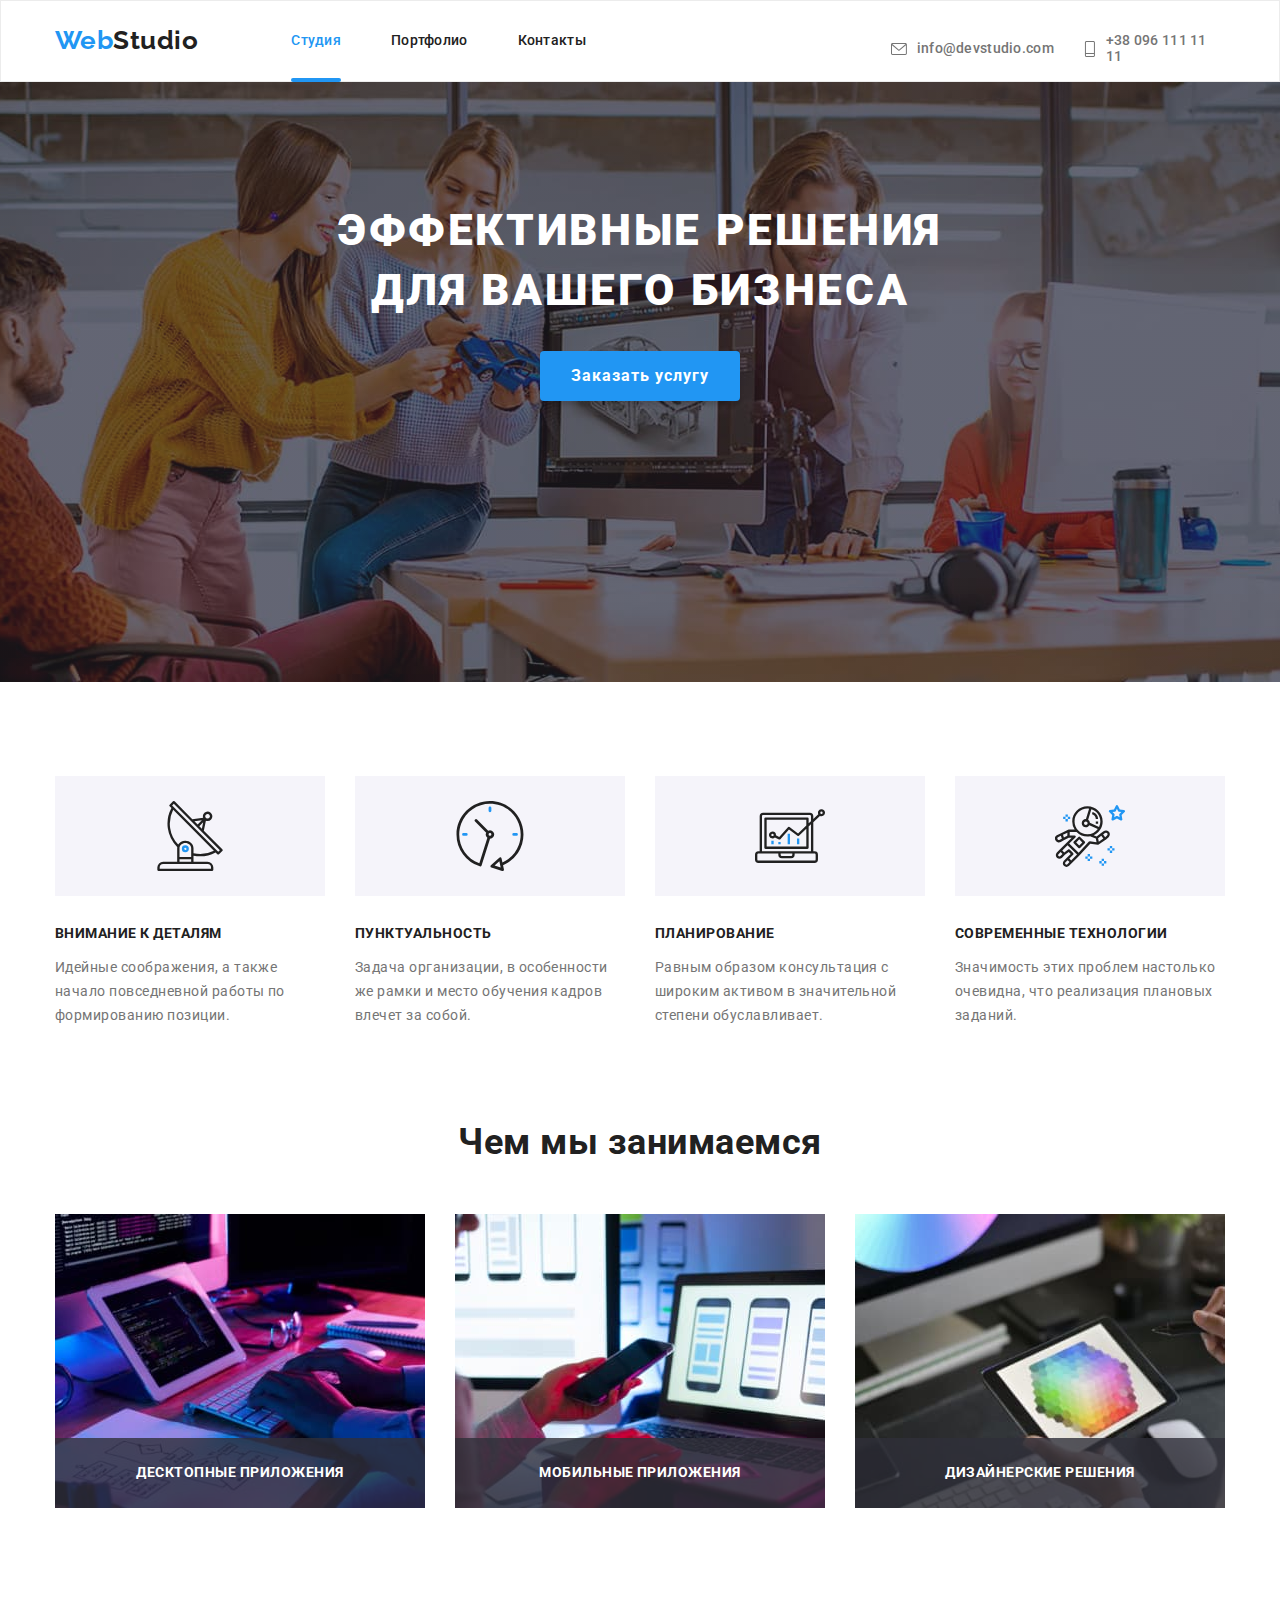
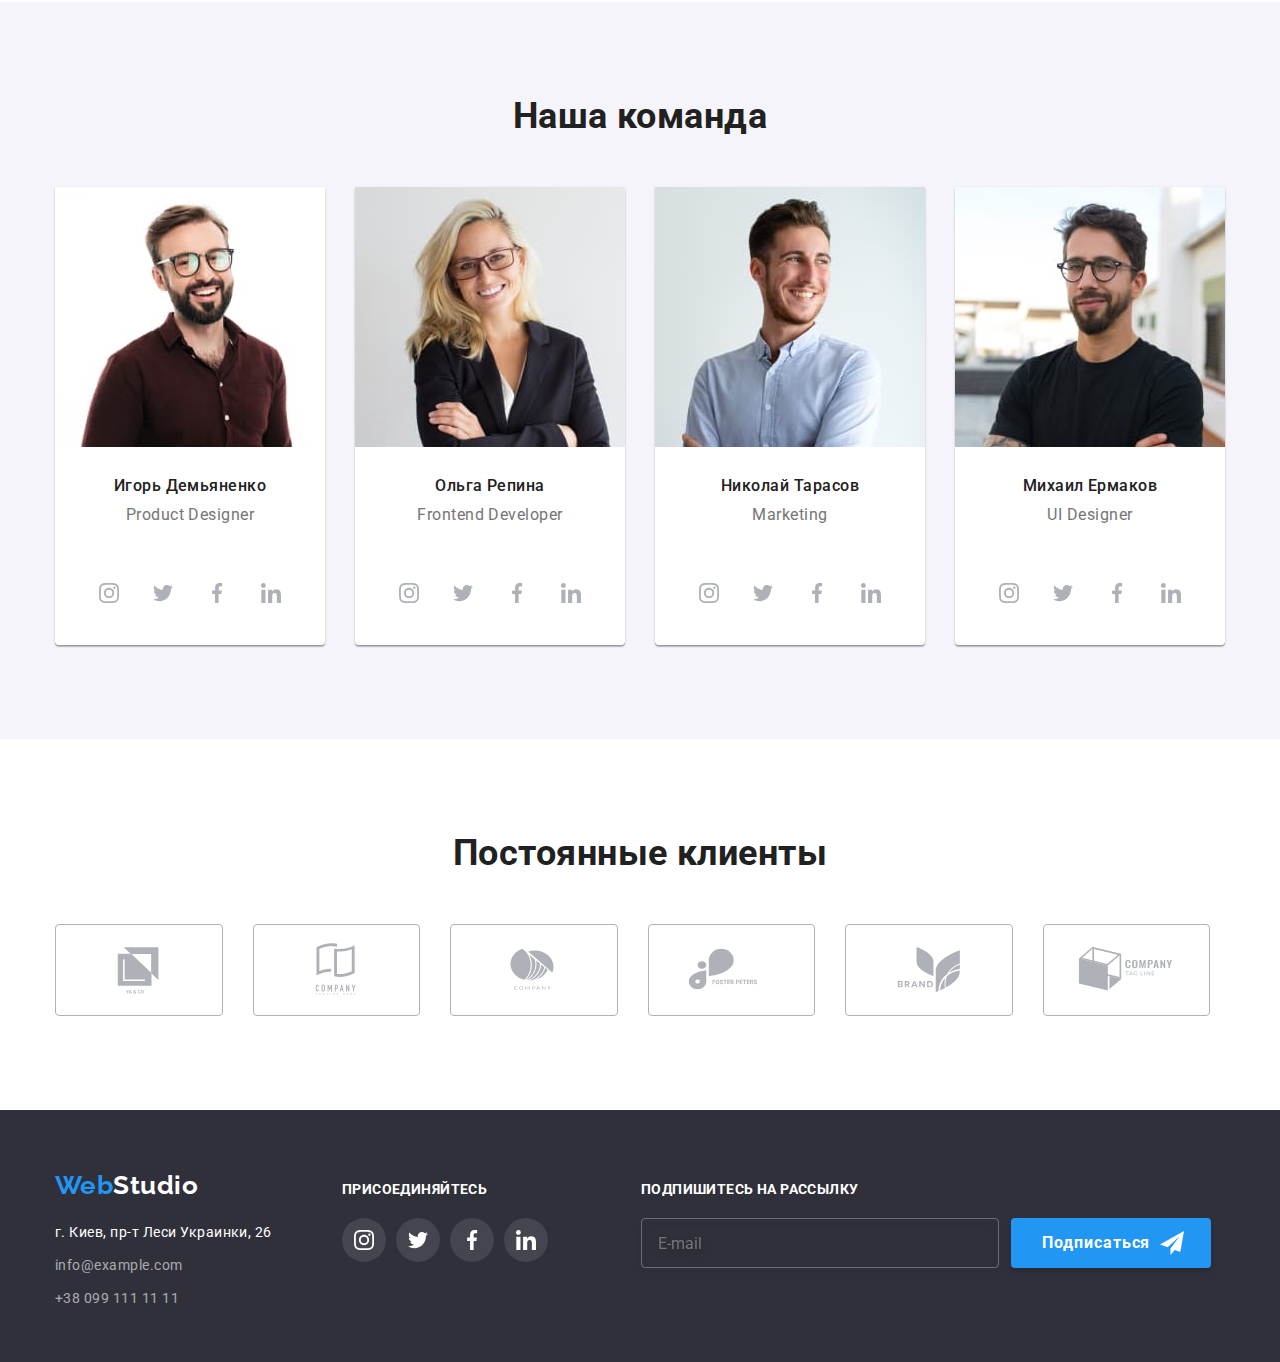
==== commit 6cd13455: "Changed descriptor from w to x" ====
--- a/index.html
+++ b/index.html
@@ -97,7 +97,6 @@
           Заказать услугу
         </button>
 
-        <!-- MODAL -->
         <div class="backdrop is-hidden" data-modal>
           <div class="modal">
             <button type="button" class="modal__button" data-modal-close>
@@ -227,10 +226,11 @@
               <picture>
                 <source
                   srcset="
-                    ./images/desktop/occupation/pc-occupation1.jpg    370w,
-                    ./images/desktop/occupation/pc-occupation1@2x.jpg 740w
+                    ./images/desktop/occupation/pc-occupation1.jpg    1x,
+                    ./images/desktop/occupation/pc-occupation1@2x.jpg 2x
                   "
                   media="(min-width: 1200px)"
+                  type="image/jpg"
                 />
                 <img
                   src="./images/logo1.jpg"
@@ -245,10 +245,11 @@
               <picture>
                 <source
                   srcset="
-                    ./images/desktop/occupation/pc-occupation2.jpg    370w,
-                    ./images/desktop/occupation/pc-occupation2@2x.jpg 740w
+                    ./images/desktop/occupation/pc-occupation2.jpg    1x,
+                    ./images/desktop/occupation/pc-occupation2@2x.jpg 2x
                   "
                   media="(min-width: 1200px)"
+                  type="image/jpg"
                 />
                 <img
                   src="./images/logo2.jpg"
@@ -263,10 +264,11 @@
               <picture>
                 <source
                   srcset="
-                    ./images/desktop/occupation/pc-occupation3.jpg    370w,
-                    ./images/desktop/occupation/pc-occupation3@2x.jpg 740w
+                    ./images/desktop/occupation/pc-occupation3.jpg    1x,
+                    ./images/desktop/occupation/pc-occupation3@2x.jpg 2x
                   "
                   media="(min-width: 1200px)"
+                  type="image/jpg"
                 />
                 <img
                   src="./images/logo3.jpg"
@@ -289,27 +291,27 @@
               <picture>
                 <source
                   srcset="
-                    ./images/desktop/team/pc-team1.jpg    270w,
-                    ./images/desktop/team/pc-team1@2x.jpg 540w
+                    ./images/desktop/team/pc-team1.jpg    1x,
+                    ./images/desktop/team/pc-team1@2x.jpg 2x
                   "
                   media="(min-width: 1200px)"
-                  width="270"
-                />
-                <source
-                  srcset="
-                    ./images/tablet/team/tab-team1.jpg    354w,
-                    ./images/tablet/team/tab-team1@2x.jpg 708w
+                  type="image/jpg"
+                />
+                <source
+                  srcset="
+                    ./images/tablet/team/tab-team1.jpg    1x,
+                    ./images/tablet/team/tab-team1@2x.jpg 2x
                   "
                   media="(min-width: 768px)"
-                  width="354"
-                />
-                <source
-                  srcset="
-                    ./images/mobile/team/mob-team1.jpg    450w,
-                    ./images/mobile/team/mob-team1@2x.jpg 900w
-                  "
-                  media="(max-width: 767px)"
-                  width="450"
+                  type="image/jpg"
+                />
+                <source
+                  srcset="
+                    ./images/mobile/team/mob-team1.jpg    1x,
+                    ./images/mobile/team/mob-team1@2x.jpg 2x
+                  "
+                  media="(min-width: 480px)"
+                  type="image/jpg"
                 />
 
                 <img
@@ -355,27 +357,27 @@
               <picture>
                 <source
                   srcset="
-                    ./images/desktop/team/pc-team2.jpg    270w,
-                    ./images/desktop/team/pc-team2@2x.jpg 540w
+                    ./images/desktop/team/pc-team2.jpg    1x,
+                    ./images/desktop/team/pc-team2@2x.jpg 2x
                   "
                   media="(min-width: 1200px)"
-                  width="270"
-                />
-                <source
-                  srcset="
-                    ./images/tablet/team/tab-team2.jpg    354w,
-                    ./images/tablet/team/tab-team2@2x.jpg 708w
+                  type="image/jpg"
+                />
+                <source
+                  srcset="
+                    ./images/tablet/team/tab-team2.jpg    1x,
+                    ./images/tablet/team/tab-team2@2x.jpg 2x
                   "
                   media="(min-width: 768px)"
-                  width="354"
-                />
-                <source
-                  srcset="
-                    ./images/mobile/team/mob-team2.jpg    450w,
-                    ./images/mobile/team/mob-team2@2x.jpg 900w
-                  "
-                  media="(max-width: 767px)"
-                  width="450"
+                  type="image/jpg"
+                />
+                <source
+                  srcset="
+                    ./images/mobile/team/mob-team2.jpg    1x,
+                    ./images/mobile/team/mob-team2@2x.jpg 2x
+                  "
+                  media="(min-width: 480px)"
+                  type="image/jpg"
                 />
                 <img
                   src="./images/team2.jpg"
@@ -420,27 +422,27 @@
               <picture>
                 <source
                   srcset="
-                    ./images/desktop/team/pc-team3.jpg    270w,
-                    ./images/desktop/team/pc-team3@2x.jpg 540w
+                    ./images/desktop/team/pc-team3.jpg    1x,
+                    ./images/desktop/team/pc-team3@2x.jpg 2x
                   "
                   media="(min-width: 1200px)"
-                  width="270"
-                />
-                <source
-                  srcset="
-                    ./images/tablet/team/tab-team3.jpg    354w,
-                    ./images/tablet/team/tab-team3@2x.jpg 708w
+                  type="image/jpg"
+                />
+                <source
+                  srcset="
+                    ./images/tablet/team/tab-team3.jpg    1x,
+                    ./images/tablet/team/tab-team3@2x.jpg 2x
                   "
                   media="(min-width: 768px)"
-                  width="354"
-                />
-                <source
-                  srcset="
-                    ./images/mobile/team/mob-team3.jpg    450w,
-                    ./images/mobile/team/mob-team3@2x.jpg 900w
-                  "
-                  media="(max-width: 767px)"
-                  width="450"
+                  type="image/jpg"
+                />
+                <source
+                  srcset="
+                    ./images/mobile/team/mob-team3.jpg    1x,
+                    ./images/mobile/team/mob-team3@2x.jpg 2x
+                  "
+                  media="(min-width: 480px)"
+                  type="image/jpg"
                 />
 
                 <img
@@ -486,27 +488,27 @@
               <picture>
                 <source
                   srcset="
-                    ./images/desktop/team/pc-team4.jpg    270w,
-                    ./images/desktop/team/pc-team4@2x.jpg 540w
+                    ./images/desktop/team/pc-team4.jpg    1x,
+                    ./images/desktop/team/pc-team4@2x.jpg 2x
                   "
                   media="(min-width: 1200px)"
-                  width="270"
-                />
-                <source
-                  srcset="
-                    ./images/tablet/team/tab-team4.jpg    354w,
-                    ./images/tablet/team/tab-team4@2x.jpg 708w
+                  type="image/jpg"
+                />
+                <source
+                  srcset="
+                    ./images/tablet/team/tab-team4.jpg    1x,
+                    ./images/tablet/team/tab-team4@2x.jpg 2x
                   "
                   media="(min-width: 768px)"
-                  width="354"
-                />
-                <source
-                  srcset="
-                    ./images/mobile/team/mob-team4.jpg    450w,
-                    ./images/mobile/team/mob-team4@2x.jpg 900w
-                  "
-                  media="(max-width: 767px)"
-                  width="450"
+                  type="image/jpg"
+                />
+                <source
+                  srcset="
+                    ./images/mobile/team/mob-team4.jpg    1x,
+                    ./images/mobile/team/mob-team4@2x.jpg 2x
+                  "
+                  media="(min-width: 480px)"
+                  type="image/jpg"
                 />
                 <img
                   src="./images/team4.jpg"
